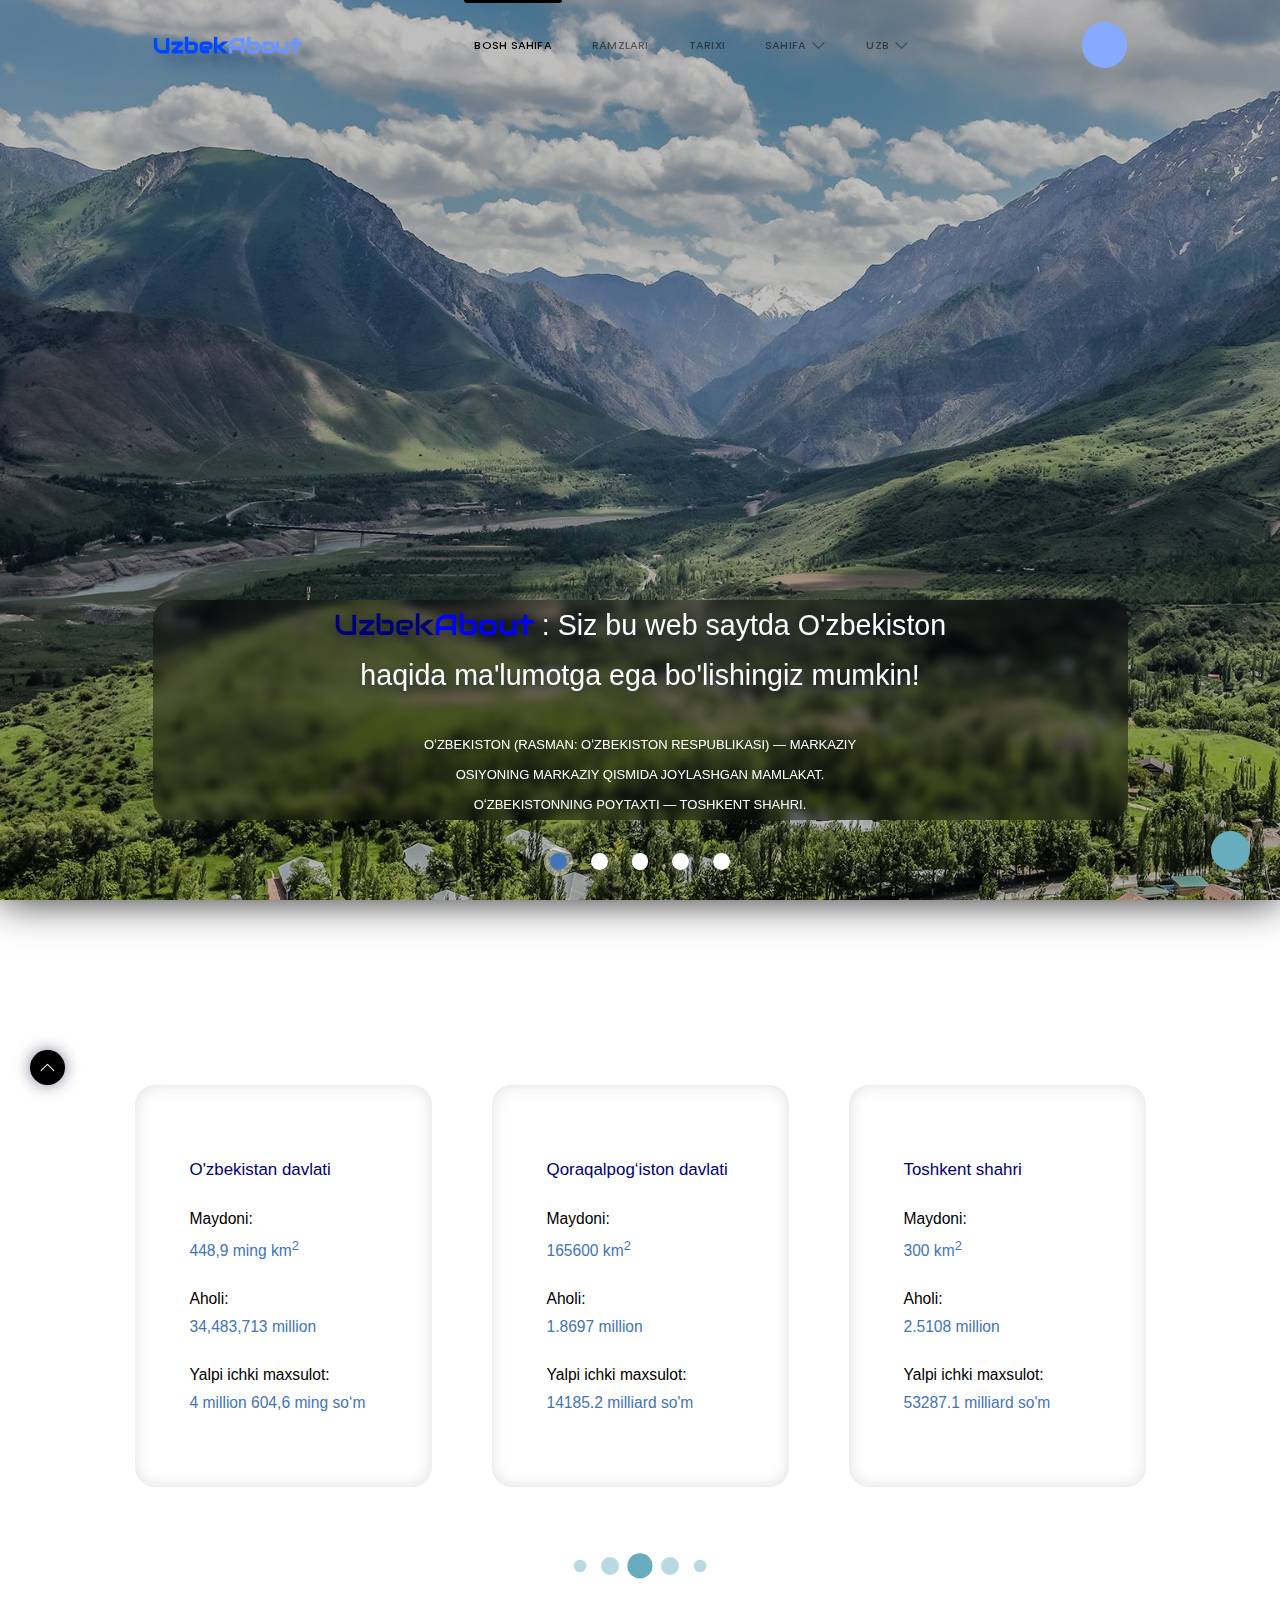
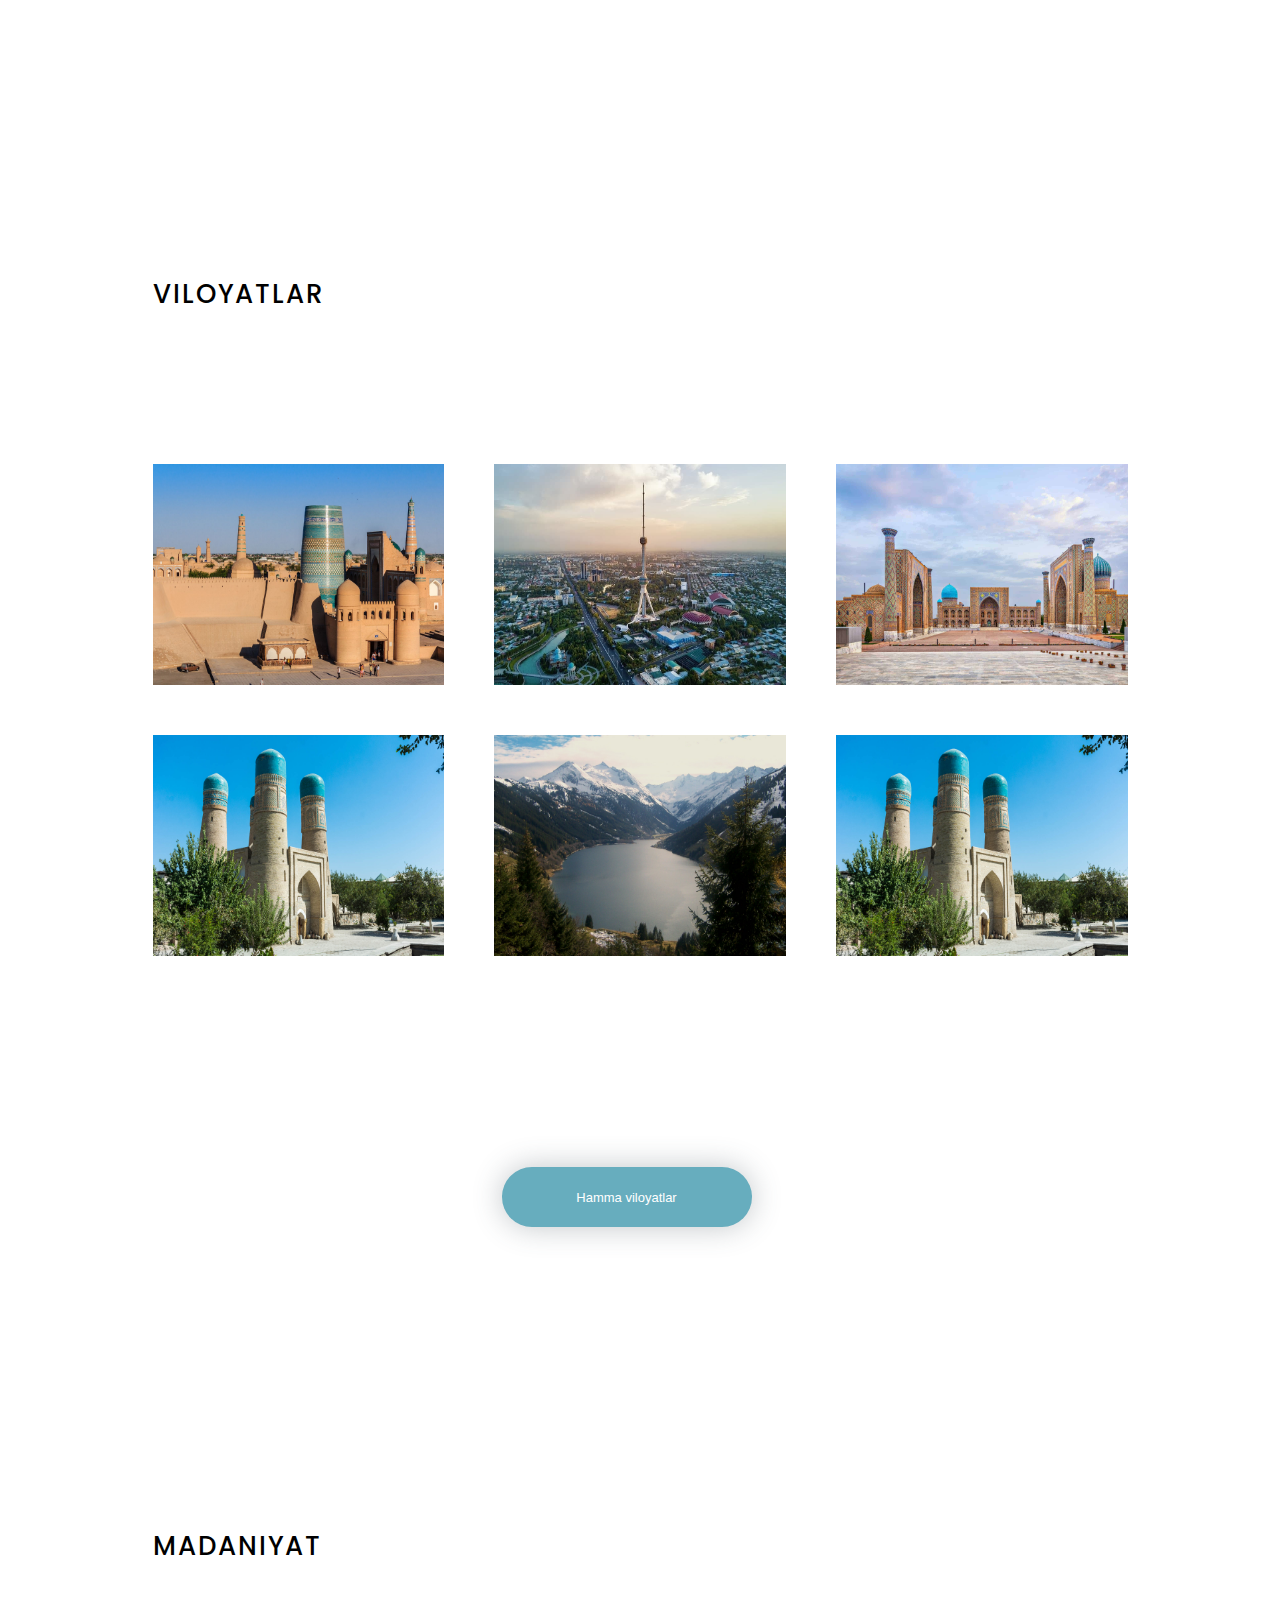
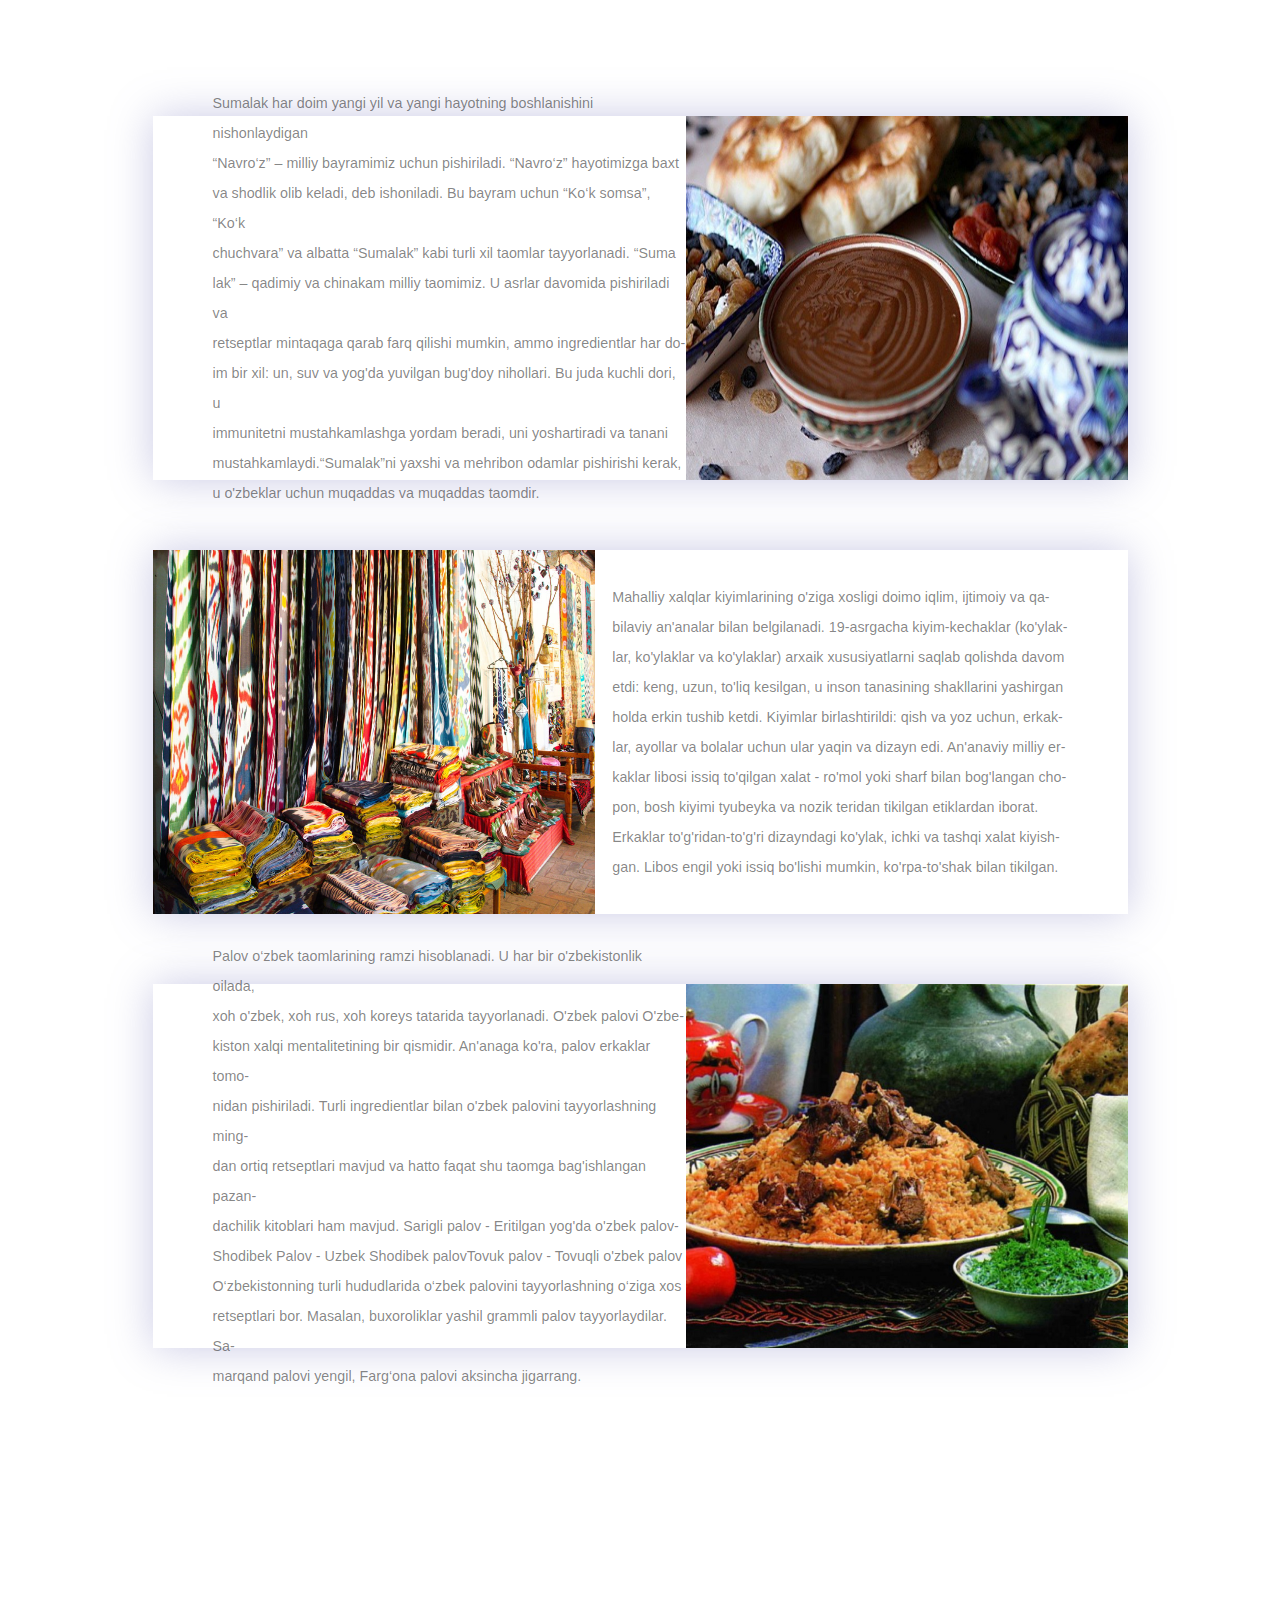
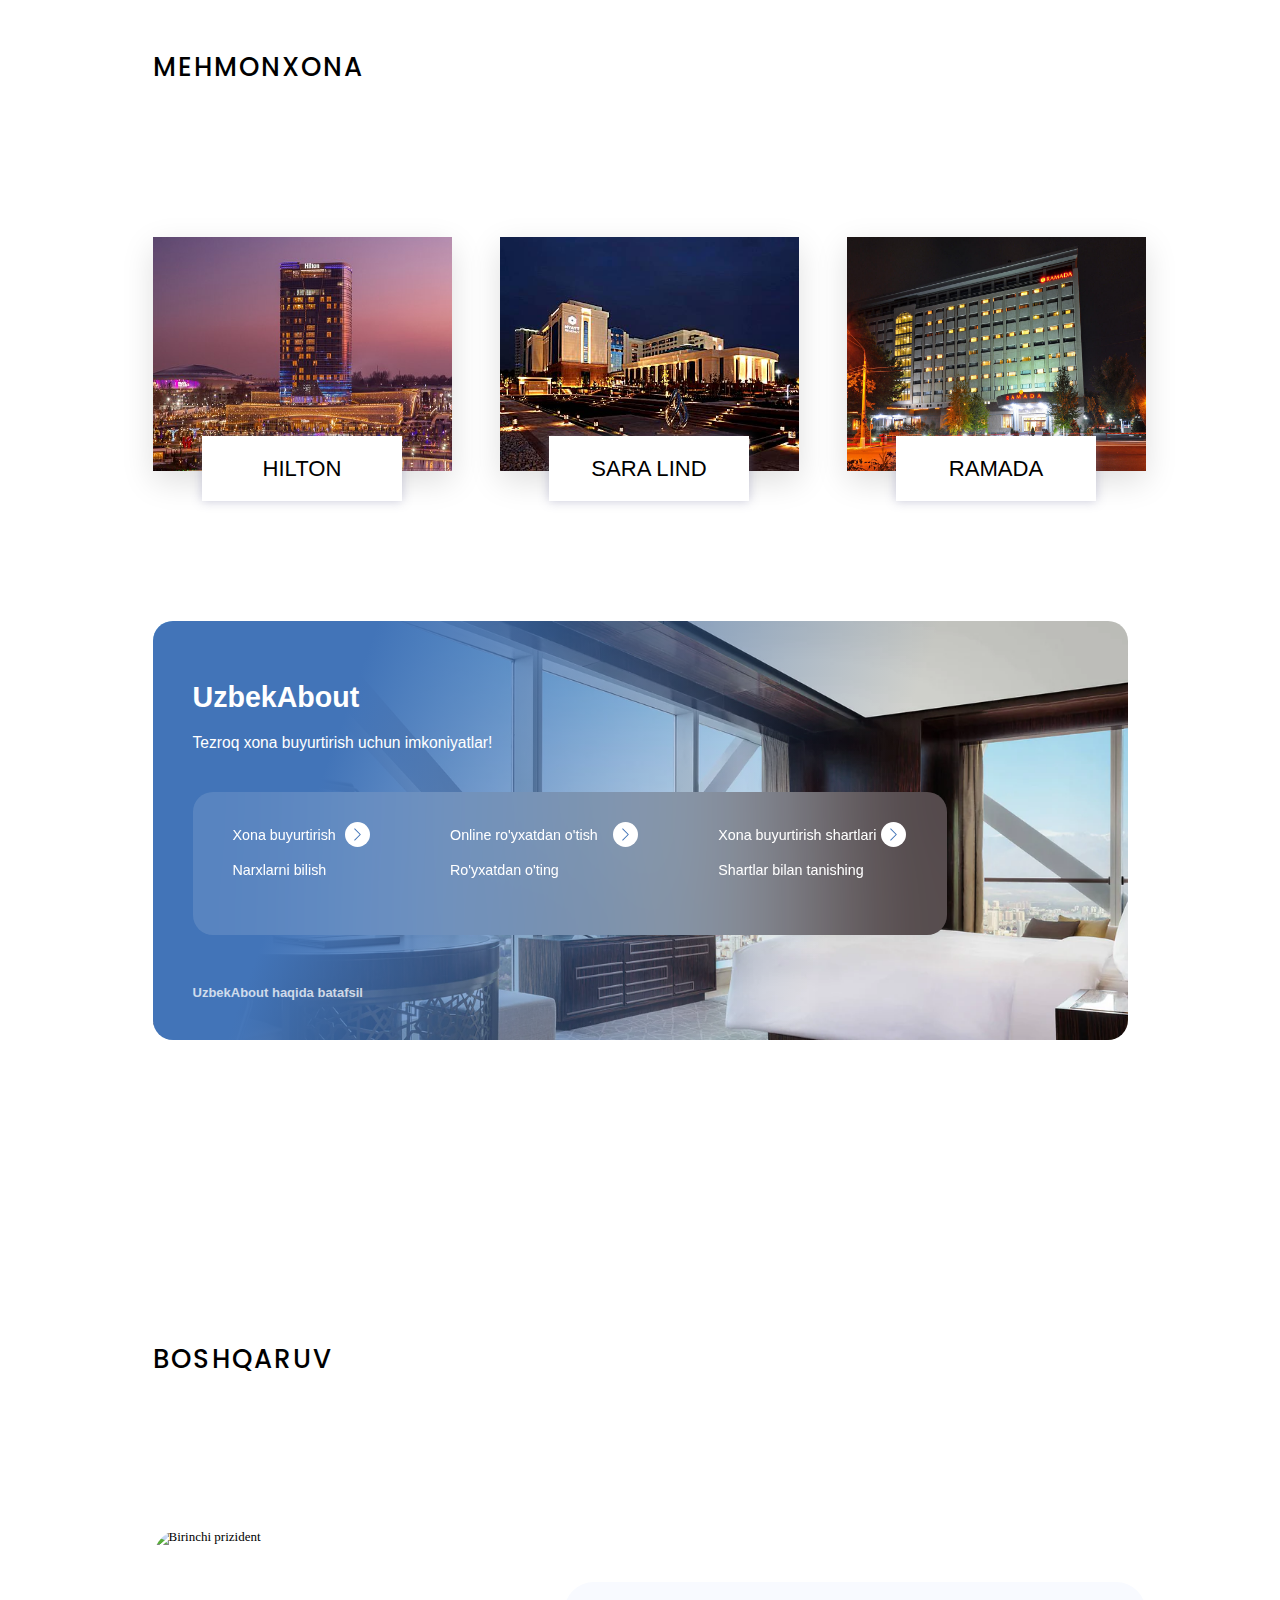
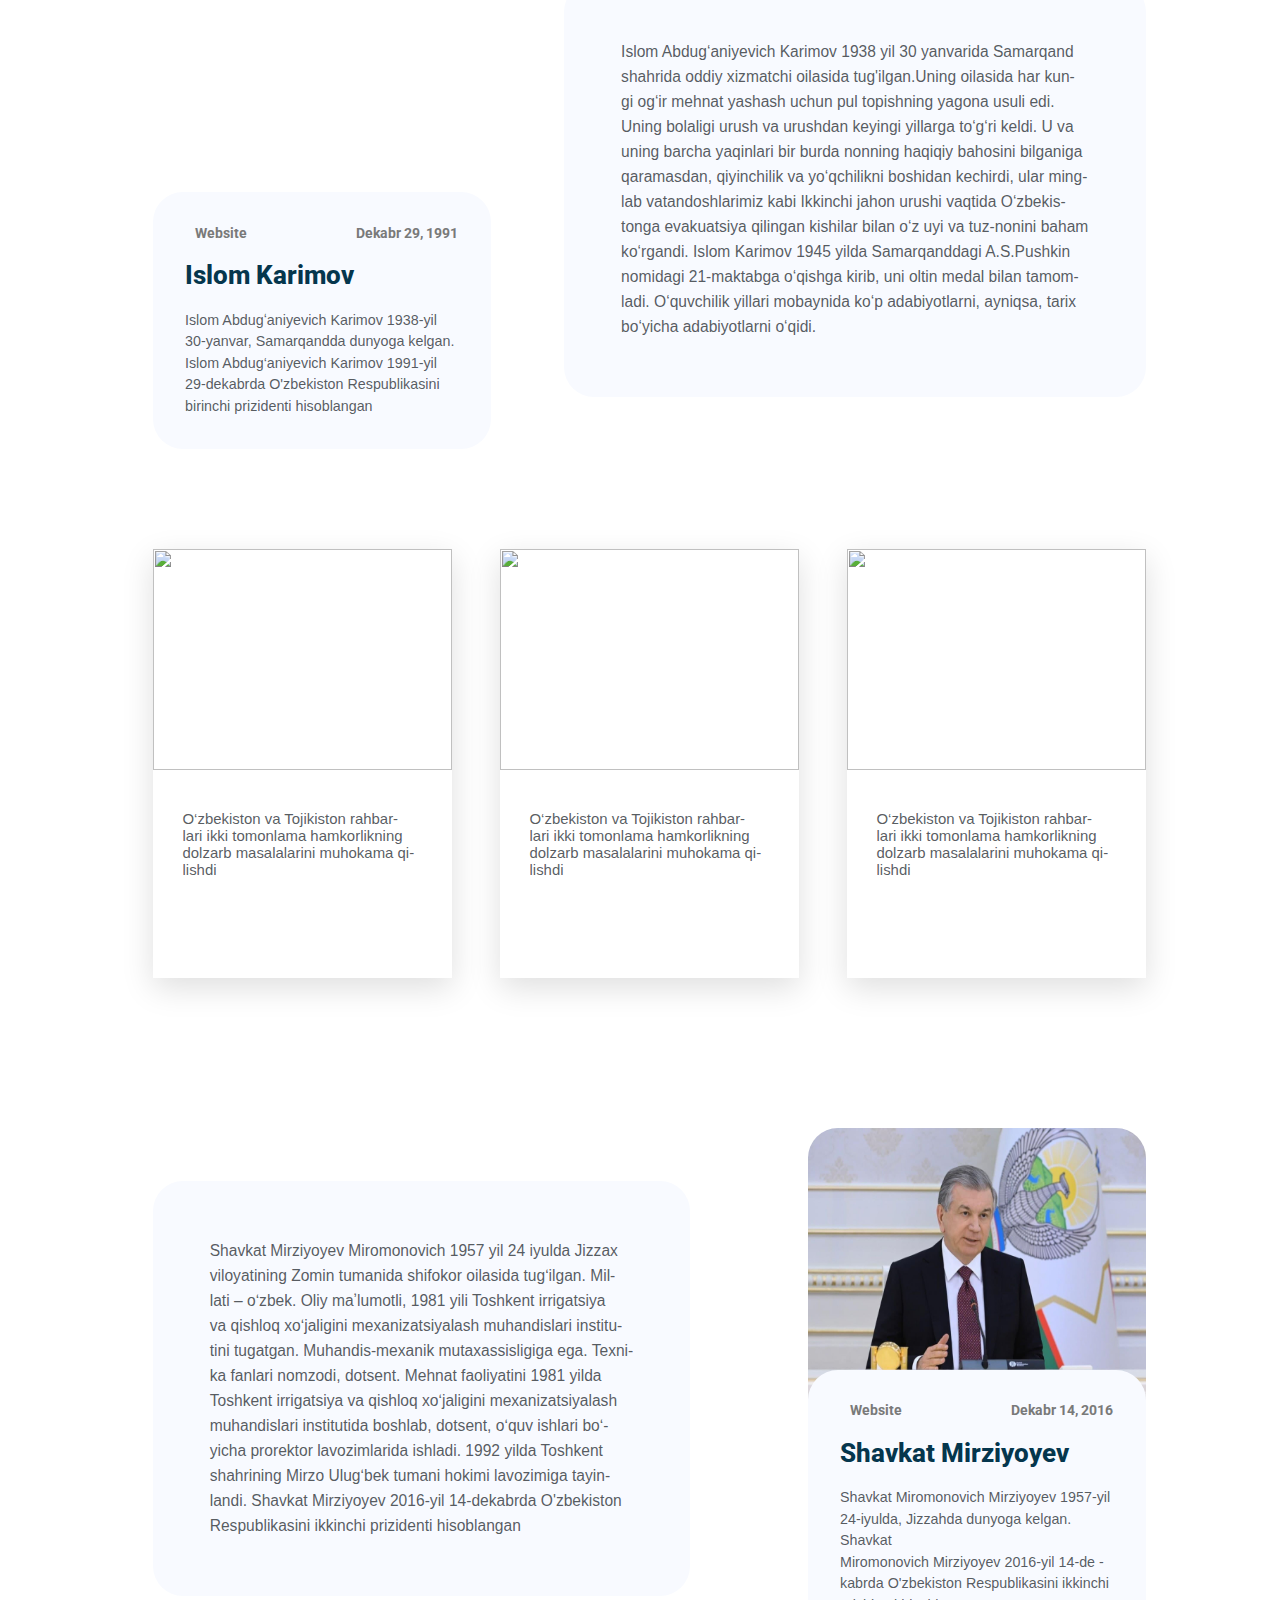
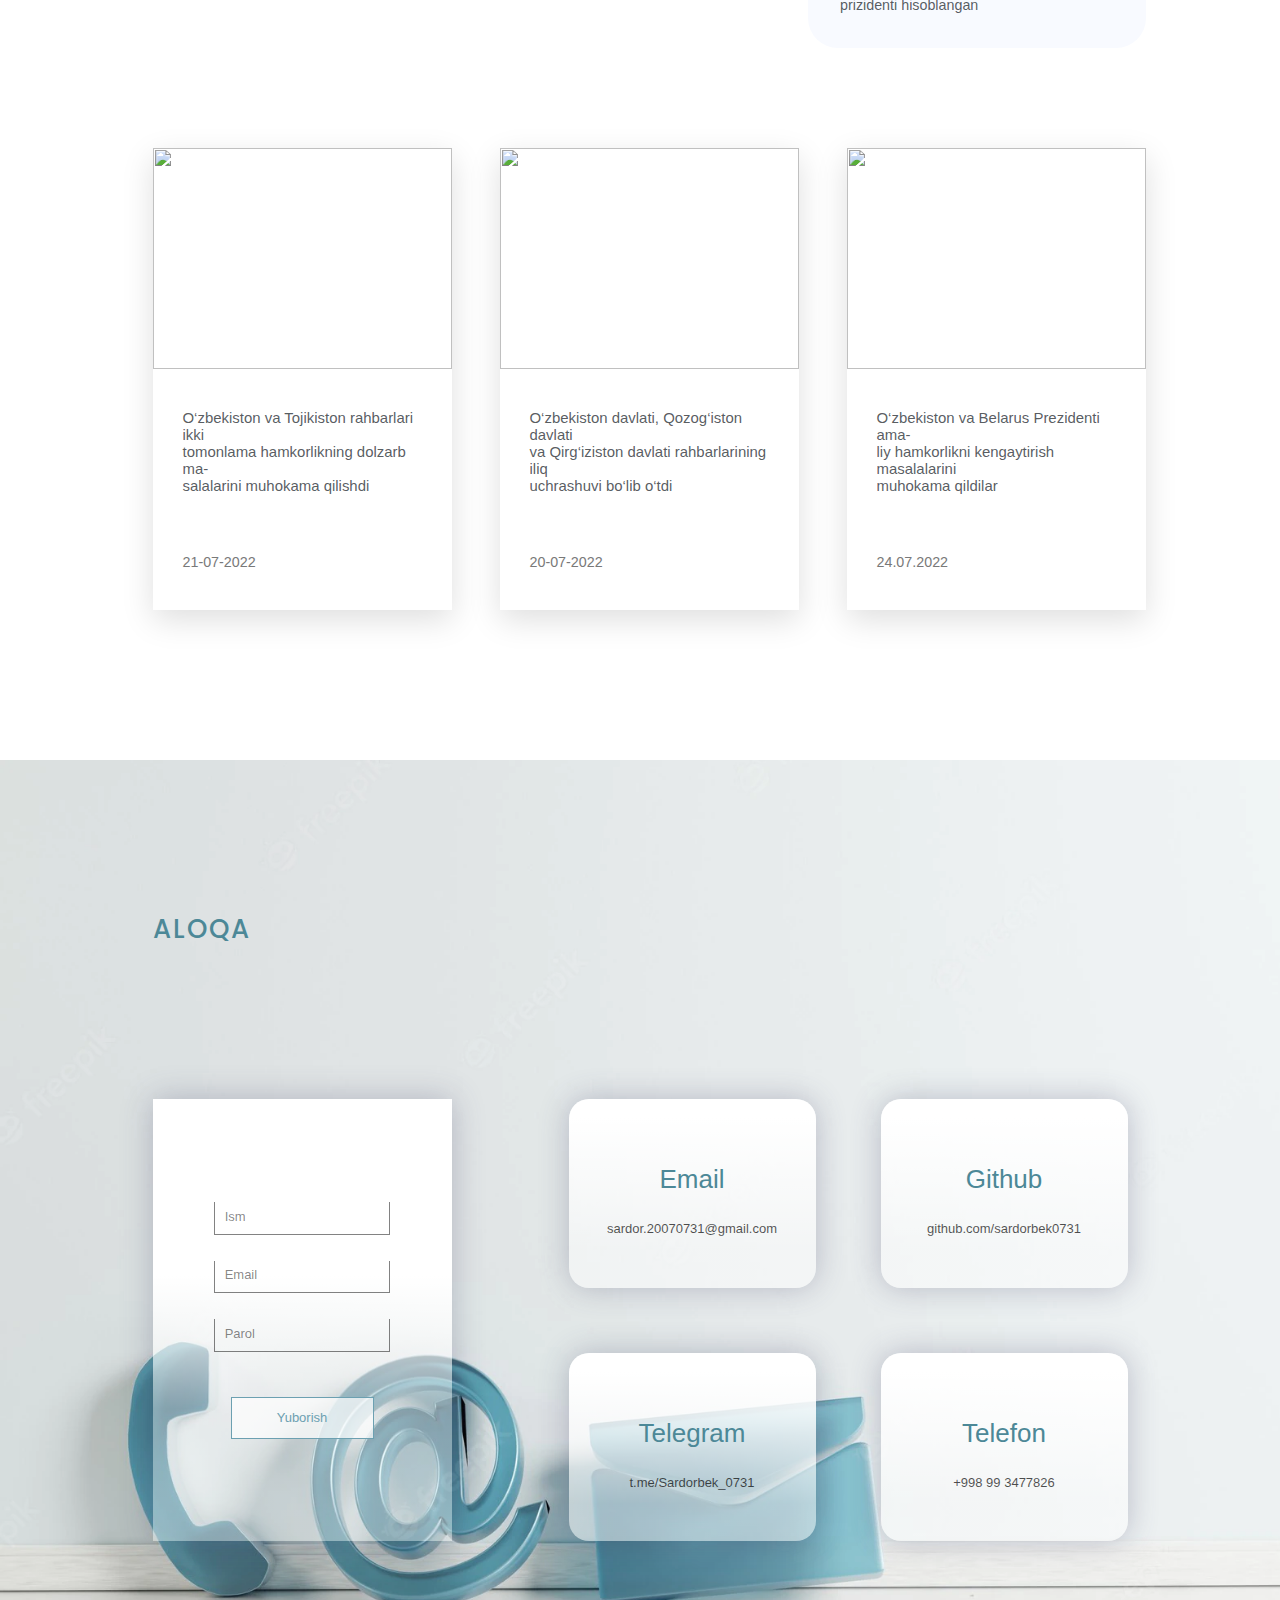
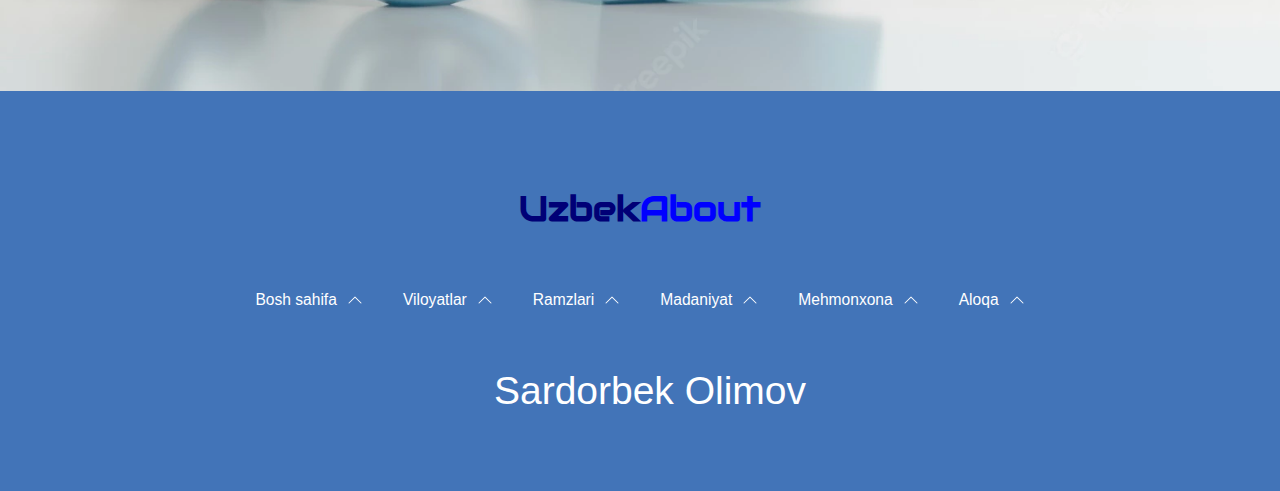
==== index.html @ 4e9839f4 "added footer javascript alert" ====
<!DOCTYPE html>
<html lang="en">
  <head>
    <link rel="stylesheet" href="./css/index.css" />
    <link rel="stylesheet" href="./css/index-media.css" />
    <link rel="icon" type="image/png" href="./image/brand.png" />
    <meta charset="UTF-8" />
    <meta http-equiv="X-UA-Compatible" content="IE=edge" />
    <meta name="viewport" content="width=device-width, initial-scale=1.0" />
    <link
      rel="stylesheet"
      href="https://cdnjs.cloudflare.com/ajax/libs/font-awesome/6.1.2/css/all.min.css"
      integrity="sha512-1sCRPdkRXhBV2PBLUdRb4tMg1w2YPf37qatUFeS7zlBy7jJI8Lf4VHwWfZZfpXtYSLy85pkm9GaYVYMfw5BC1A=="
      crossorigin="anonymous"
      referrerpolicy="no-referrer"
    />

    <title>Uzbekistan</title>
  </head>
  <body>
    <!---------  HEADER  --------->
    <header>
      <nav>
        <div class="container">
          <a class="brand" href="index.html">
            <h1>Uzbek<span>About</span></h1>
          </a>
          <ul class="navUl">
            <li class="nav__item active">
              <a class="nav__link active" href="#home">
                <i class="fa-solid fa-house-chimney"></i>
                Bosh sahifa</a
              >
            </li>
            <li class="nav__item">
              <a class="nav__link" href="symbol.html">
                <i class="fa-solid fa-atom"></i>
                Ramzlari</a
              >
            </li>
            <li class="nav__item">
              <a class="nav__link" href="#home">
                <i class="fa-solid fa-landmark-dome"></i>
                Tarixi</a
              >
            </li>
            <li class="nav__item pages__link">
              <a class="nav__link" href="#">
                <i class="fa-solid fa-book-open"></i> Sahifa
              </a>
              <svg
                xmlns="http://www.w3.org/2000/svg"
                width="15"
                height="15"
                fill="currentColor"
                class="bi bi-chevron-down"
                viewBox="0 0 16 16"
              >
                <path
                  fill-rule="evenodd"
                  d="M1.646 4.646a.5.5 0 0 1 .708 0L8 10.293l5.646-5.647a.5.5 0 0 1 .708.708l-6 6a.5.5 0 0 1-.708 0l-6-6a.5.5 0 0 1 0-.708z"
                />
              </svg>
              <ul class="pages__section">
                <li class="nav__item_pages">
                  <a class="pages__link__item" href="#region">
                    <i class="fa-solid fa-earth-americas"></i>
                    Viloyatlar</a
                  >
                </li>
                <li class="nav__item_pages">
                  <a class="pages__link__item" href="#culture">
                    <i class="fa-solid fa-graduation-cap"></i>
                    Madaniyat</a
                  >
                </li>
                <li class="nav__item_pages">
                  <a class="pages__link__item" href="#hotel">
                    <i class="fa-solid fa-hotel"></i>
                    Mehmonxona</a
                  >
                </li>
                <li class="nav__item_pages">
                  <a class="pages__link__item" href="#managment">
                    <i class="fa-solid fa-chart-line"></i>
                    Boshqaruv</a
                  >
                </li>
                <li class="nav__item_pages">
                  <a class="pages__link__item" href="#footer">
                    <i class="fa-solid fa-user"></i>
                    Aloqa
                  </a>
                </li>
              </ul>
            </li>
            <li class="nav__item language">
              <a class="nav__link" href="#">
                <i class="fa-solid fa-language"></i> UZB
              </a>

              <svg
                xmlns="http://www.w3.org/2000/svg"
                width="15"
                height="15"
                fill="currentColor"
                class="bi bi-chevron-down"
                viewBox="0 0 16 16"
              >
                <path
                  fill-rule="evenodd"
                  d="M1.646 4.646a.5.5 0 0 1 .708 0L8 10.293l5.646-5.647a.5.5 0 0 1 .708.708l-6 6a.5.5 0 0 1-.708 0l-6-6a.5.5 0 0 1 0-.708z"
                />
              </svg>
              <ul class="navItem_language">
                <li class="language_link">
                  <a href="index-eng.html">ENG</a>
                </li>
                <li class="language_link">
                  <a href="index-ru.html">RU</a>
                </li>
              </ul>
            </li>
          </ul>
          <div class="search">
            <i class="fa-solid fa-magnifying-glass" id="openSearch"></i>
            <div class="searchOverlay hidden"></div>
            <div class="searchInput hidden">
              <input
                type="search"
                placeholder="Qidiruv..."
                id="searchInputValue"
              />
              <div class="message"></div>
              <div class="searchIcon">
                <i class="fa-solid fa-magnifying-glass" id="inputSearch"></i>
              </div>
            </div>
            <i class="fa-solid fa-xmark" id="close--searchInput"></i>
          </div>
        </div>
      </nav>
    </header>

    <!---------  HOME  --------->
    <section id="home">
      <div class="home">
        <div class="home_bg">
          <input type="radio" name="dot_bg" id="one_bg" />
          <input type="radio" name="dot_bg" id="two_bg" />
          <input type="radio" name="dot_bg" id="three_bg" />
          <input type="radio" name="dot_bg" id="four_bg" />
          <input type="radio" name="dot_bg" id="five_bg" />
          <div class="home_bg_row">
            <img class="active" src="./image/home/home_bg1.jpg" alt="Nature" />
            <img src="./image/home/home.bg2.webp" alt="Food" />
            <img src="./image/home/home_bg4.jpg" alt="Nature" />
            <img src="./image/home/home.bg3.jpg" alt="Falk art" />
            <img
              src="./image/home/home_bg5.jpg"
              alt="Shavkat Mirziyoyev image"
            />
          </div>
          <div class="HomeCarousel_button">
            <label for="one_bg" class="one_bg active" id="one_bg"> </label>
            <label for="two_bg" class="two_bg" id="two_bg"> </label>
            <label for="three_bg" class="three_bg" id="three_bg"> </label>
            <label for="four_bg" class="four_bg" id="four_bg"> </label>
            <label for="five_bg" class="five_bg" id="five_bg"> </label>
          </div>
        </div>
        <div class="container">
          <div class="home__title">
            <div class="home__brand">
              <h1>
                <span class="home_brand_uzbek">Uzbek</span
                ><span class="home_brand_about">About</span> : Siz bu web saytda
                O'zbekiston<br />
                haqida ma'lumotga ega bo'lishingiz mumkin!<br />
              </h1>
            </div>
            <p>
              Oʻzbekiston (rasman: Oʻzbekiston Respublikasi) — Markaziy<br />
              Osiyoning markaziy qismida joylashgan mamlakat.<br />
              Oʻzbekistonning poytaxti — Toshkent shahri.<br />
            </p>
          </div>
        </div>
      </div>
      <div class="my_telephone">
        <a href="tel:993477826">
          <i class="fa-solid fa-phone"></i>
        </a>
      </div>
    </section>

    <!---------  ANGLE UP  --------->
    <div class="angle_top">
      <a href="#home">
        <svg
          xmlns="http://www.w3.org/2000/svg"
          width="16"
          height="16"
          fill="currentColor"
          class="bi bi-chevron-up"
          viewBox="0 0 16 16"
        >
          <path
            fill-rule="evenodd"
            d="M7.646 4.646a.5.5 0 0 1 .708 0l6 6a.5.5 0 0 1-.708.708L8 5.707l-5.646 5.647a.5.5 0 0 1-.708-.708l6-6z"
          />
        </svg>
      </a>
    </div>

    <!---------  HOME REGION ABOUT  --------->
    <div class="homeRegion_about">
      <input type="radio" name="dot" id="one" />
      <input type="radio" name="dot" id="two" />
      <input type="radio" name="dot" id="three" />
      <input type="radio" name="dot" id="four" />
      <input type="radio" name="dot" id="five" />
      <div class="homeRegion_row">
        <div class="homeRegionRow_second homeRegionRow_item">
          <div class="inset_shadow regionAbout_margin">
            <ul class="regionAbout_xorazm homeRegion_item">
              <div class="AboutXorazm_title regionCarosul_title">
                <h1>Xorazm viloyati</h1>
              </div>
              <div class="territory">
                <h1>Maydoni:</h1>
                <h3>6300 km<sup>2</sup></h3>
              </div>
              <div class="population">
                <h1>Aholi:</h1>
                <h3>1.8355 million</h3>
              </div>
              <div class="gdp">
                <h1>Yalpi ichki maxsulot:</h1>
                <h3>15154.2 milliard so‘m</h3>
              </div>
            </ul>
          </div>
          <div class="inset_shadow regionAbout_margin">
            <ul class="regionAbout_tashkent homeRegion_item">
              <div class="AboutToshkent_title regionCarosul_title">
                <h1>Tashkent viloyati</h1>
              </div>
              <div class="territory">
                <h1>Maydoni:</h1>
                <h3>15300 km<sup>2</sup></h3>
              </div>
              <div class="population">
                <h1>Aholi:</h1>
                <h3>2.8987 million</h3>
              </div>
              <div class="gdp">
                <h1>Yalpi ichki maxsulot:</h1>
                <h3>38398.7 milliard so'm</h3>
              </div>
            </ul>
          </div>
          <div class="inset_shadow">
            <ul class="regionAbout_samarqand homeRegion_item">
              <div class="AboutToshkent_title regionCarosul_title">
                <h1>Samarqand viloyati</h1>
              </div>
              <div class="territory">
                <h1>Maydoni:</h1>
                <h3>16400 km<sup>2</sup></h3>
              </div>
              <div class="population">
                <h1>Aholi:</h1>
                <h3>3.7987 million</h3>
              </div>
              <div class="gdp">
                <h1>Yalpi ichki maxsulot:</h1>
                <h3>31187.4 milliard so'm</h3>
              </div>
            </ul>
          </div>
        </div>
        <div class="homeRegionRow_three homeRegionRow_item">
          <div class="inset_shadow regionAbout_margin">
            <ul class="regionAbout_buxoro homeRegion_item">
              <div class="AboutXorazm_title regionCarosul_title">
                <h1>Buxoro viloyati</h1>
              </div>
              <div class="territory">
                <h1>Maydoni:</h1>
                <h3>39400 km<sup>2</sup></h3>
              </div>
              <div class="population">
                <h1>Aholi:</h1>
                <h3>1.8995 million</h3>
              </div>
              <div class="gdp">
                <h1>Yalpi ichki maxsulot:</h1>
                <h3>21151.9 milliard so‘m</h3>
              </div>
            </ul>
          </div>
          <div class="inset_shadow regionAbout_margin">
            <ul class="regionAbout_namangan homeRegion_item">
              <div class="AboutToshkent_title regionCarosul_title">
                <h1>Namangan viloyati</h1>
              </div>
              <div class="territory">
                <h1>Maydoni:</h1>
                <h3>7900 km<sup>2</sup></h3>
              </div>
              <div class="population">
                <h1>Aholi:</h1>
                <h3>2.7527 million</h3>
              </div>
              <div class="gdp">
                <h1>Yalpi ichki maxsulot:</h1>
                <h3>18141.4 milliard so'm</h3>
              </div>
            </ul>
          </div>
          <div class="inset_shadow">
            <ul class="regionAbout_andijon homeRegion_item">
              <div class="AboutToshkent_title regionCarosul_title">
                <h1>Andijon viloyati</h1>
              </div>
              <div class="territory">
                <h1>Maydoni:</h1>
                <h3>4200 km<sup>2</sup></h3>
              </div>
              <div class="population">
                <h1>Aholi:</h1>
                <h3>3.0667 million</h3>
              </div>
              <div class="gdp">
                <h1>Yalpi ichki maxsulot:</h1>
                <h3>27121.6 milliard so'm</h3>
              </div>
            </ul>
          </div>
        </div>
        <div class="homeRegionRow_first homeRegionRow_item">
          <div class="inset_shadow regionAbout_margin">
            <ul class="regionAbout_uzbekistan homeRegion_item">
              <div class="AboutXorazm_title regionCarosul_title">
                <h1>O'zbekistan davlati</h1>
              </div>
              <div class="territory">
                <h1>Maydoni:</h1>
                <h3>448,9 ming km<sup>2</sup></h3>
              </div>
              <div class="population">
                <h1>Aholi:</h1>
                <h3>34,483,713 million</h3>
              </div>
              <div class="gdp">
                <h1>Yalpi ichki maxsulot:</h1>
                <h3>4 million 604,6 ming so‘m</h3>
              </div>
            </ul>
          </div>
          <div class="inset_shadow regionAbout_margin">
            <ul class="regionAbout_qoraqalpaqistan homeRegion_item">
              <div class="AboutToshkent_title regionCarosul_title">
                <h1>Qoraqalpog‘iston davlati</h1>
              </div>
              <div class="territory">
                <h1>Maydoni:</h1>
                <h3>165600 km<sup>2</sup></h3>
              </div>
              <div class="population">
                <h1>Aholi:</h1>
                <h3>1.8697 million</h3>
              </div>
              <div class="gdp">
                <h1>Yalpi ichki maxsulot:</h1>
                <h3>14185.2 milliard so'm</h3>
              </div>
            </ul>
          </div>
          <div class="inset_shadow">
            <ul class="regionAbout_tashkent homeRegion_item">
              <div class="AboutToshkent_title regionCarosul_title">
                <h1>Toshkent shahri</h1>
              </div>
              <div class="territory">
                <h1>Maydoni:</h1>
                <h3>300 km<sup>2</sup></h3>
              </div>
              <div class="population">
                <h1>Aholi:</h1>
                <h3>2.5108 million</h3>
              </div>
              <div class="gdp">
                <h1>Yalpi ichki maxsulot:</h1>
                <h3>53287.1 milliard so'm</h3>
              </div>
            </ul>
          </div>
        </div>
        <div class="homeRegionRow_four homeRegionRow_item">
          <div class="inset_shadow regionAbout_margin">
            <ul class="regionAbout_sirdaryo homeRegion_item">
              <div class="AboutXorazm_title regionCarosul_title">
                <h1>Sirdaryo viloyati</h1>
              </div>
              <div class="territory">
                <h1>Maydoni:</h1>
                <h3>5100 km<sup>2</sup></h3>
              </div>
              <div class="population">
                <h1>Aholi:</h1>
                <h3>0.8297 million</h3>
              </div>
              <div class="gdp">
                <h1>Yalpi ichki maxsulot:</h1>
                <h3>8200.5 milliard so‘m</h3>
              </div>
            </ul>
          </div>
          <div class="inset_shadow regionAbout_margin">
            <ul class="regionAbout_surxondaryo homeRegion_item">
              <div class="AboutToshkent_title regionCarosul_title">
                <h1>Surxondaryo viloyati</h1>
              </div>
              <div class="territory">
                <h1>Maydoni:</h1>
                <h3>20800 km<sup>2</sup></h3>
              </div>
              <div class="population">
                <h1>Aholi:</h1>
                <h3>2.5693 million</h3>
              </div>
              <div class="gdp">
                <h1>Yalpi ichki maxsulot:</h1>
                <h3>17061.9 milliard so'm</h3>
              </div>
            </ul>
          </div>
          <div class="inset_shadow">
            <ul class="regionAbout_jizzah homeRegion_item">
              <div class="AboutToshkent_title regionCarosul_title">
                <h1>Jizzax viloyati</h1>
              </div>
              <div class="territory">
                <h1>Maydoni:</h1>
                <h3>20500 km<sup>2</sup></h3>
              </div>
              <div class="population">
                <h1>Aholi:</h1>
                <h3>1.3521 million</h3>
              </div>
              <div class="gdp">
                <h1>Yalpi ichki maxsulot:</h1>
                <h3>11820.2 milliard so'm</h3>
              </div>
            </ul>
          </div>
        </div>
        <div class="homeRegionRow_five homeRegionRow_item">
          <div class="inset_shadow regionAbout_margin">
            <ul class="regionAbout_fergana homeRegion_item">
              <div class="AboutXorazm_title regionCarosul_title">
                <h1>Farg‘ona viloyati</h1>
              </div>
              <div class="territory">
                <h1>Maydoni:</h1>
                <h3>6800 km<sup>2</sup></h3>
              </div>
              <div class="population">
                <h1>Aholi:</h1>
                <h3>3.6831 million</h3>
              </div>
              <div class="gdp">
                <h1>Yalpi ichki maxsulot:</h1>
                <h3>25181.2 milliard so‘m</h3>
              </div>
            </ul>
          </div>
          <div class="inset_shadow regionAbout_margin">
            <ul class="regionAbout_qashqadaryo homeRegion_item">
              <div class="AboutToshkent_title regionCarosul_title">
                <h1>Qashqadaryo viloyati</h1>
              </div>
              <div class="territory">
                <h1>Maydoni:</h1>
                <h3>28400 km<sup>2</sup></h3>
              </div>
              <div class="population">
                <h1>Aholi:</h1>
                <h3>3.2133 million</h3>
              </div>
              <div class="gdp">
                <h1>Yalpi ichki maxsulot:</h1>
                <h3>28412.2 milliard so'm</h3>
              </div>
            </ul>
          </div>
          <div class="inset_shadow">
            <ul class="regionAbout_navoiy homeRegion_item">
              <div class="AboutToshkent_title regionCarosul_title">
                <h1>Navoiy viloyati</h1>
              </div>
              <div class="territory">
                <h1>Maydoni:</h1>
                <h3>11800 km<sup>2</sup></h3>
              </div>
              <div class="population">
                <h1>Aholi:</h1>
                <h3>0.9743 million</h3>
              </div>
              <div class="gdp">
                <h1>Yalpi ichki maxsulot:</h1>
                <h3>21729 milliard so'm</h3>
              </div>
            </ul>
          </div>
        </div>
      </div>
      <div class="regionCarousel_button">
        <label for="one" class="one" id="one"></label>
        <label for="two" class="two" id="two"></label>
        <label for="three" class="three active" id="three"></label>
        <label for="four" class="four" id="four"></label>
        <label for="five" class="five" id="five"></label>
      </div>
    </div>

    <!---------  REGION  --------->
    <section id="region">
      <div class="region">
        <div class="container">
          <div class="region_title">
            <h1>Viloyatlar</h1>
          </div>
        </div>
        <div class="container">
          <div class="firstRow_region">
            <div class="regionFirst_img regionItem_img">
              <img
                src="./image/sectionRegion/region.khiva.jpg"
                alt="Khiva image"
              />
              <div class="overlay">
                <div class="overlay__item">
                  <h2 class="overlayItem__title">Xorazm viloyati</h2>
                </div>
              </div>
            </div>
            <div class="regionSecond_img regionItem_img">
              <img
                src="./image/sectionRegion/region.tashkent.jpg"
                alt="Tashkent image"
              />
              <div class="overlay">
                <div class="overlay__item">
                  <h2 class="overlayItem__title">Tashkent viloyati</h2>
                </div>
              </div>
            </div>
            <div class="regionThree_img regionItem_img">
              <img
                src="./image/sectionRegion/region.registon.jpg"
                alt="Registon image"
              />
              <div class="overlay">
                <div class="overlay__item">
                  <h2 class="overlayItem__title">Samarqand viloyati</h2>
                </div>
              </div>
            </div>
          </div>
        </div>
        <div class="container">
          <div class="secondRow_region">
            <div class="regionFour_img regionItem_img">
              <img
                src="./image/sectionRegion/region.bukhara.jpg"
                alt="Buxoro image"
              />
              <div class="overlay">
                <div class="overlay__item">
                  <h2 class="overlayItem__title">Buxoro viloyati</h2>
                </div>
              </div>
            </div>
            <div class="regionFive_img regionItem_img">
              <img
                src="./image/sectionRegion/region.namangan.jpg"
                alt="Namangan image"
              />
              <div class="overlay">
                <div class="overlay__item">
                  <h2 class="overlayItem__title">Namangan viloyati</h2>
                </div>
              </div>
            </div>
            <div class="regionSix_img regionItem_img">
              <img
                src="./image/sectionRegion/region.bukhara.jpg"
                alt="Buxoro image"
              />
              <div class="overlay">
                <div class="overlay__item">
                  <h2 class="overlayItem__title">Buxoro viloyati</h2>
                </div>
              </div>
            </div>
          </div>
        </div>
        <div class="container">
          <div class="threeth_row">
            <iframe
              src="https://www.youtube.com/embed/qr3tvR2tcJA"
              title="Uzbekistan from above. Best drone video of the Uzbekistan country by AirCinema. 6K."
              frameborder="0"
              allow="accelerometer; autoplay; clipboard-write; encrypted-media; gyroscope; picture-in-picture"
              allowfullscreen
            ></iframe>
            <div class="allRegion_link">
              <a href="#">
                <button type="button" class="regionAll_button">
                  Hamma viloyatlar
                </button>
              </a>
            </div>
          </div>
        </div>
      </div>
    </section>

    <!---------  CULTURE  --------->
    <section id="culture">
      <div class="culture">
        <div class="container">
          <div class="culture_title">
            <h1>Madaniyat</h1>
          </div>
        </div>
        <div class="container">
          <div class="sumalak culture_item">
            <div class="sumalak_p cultureItem_p">
              <p>
                Sumalak har doim yangi yil va yangi hayotning boshlanishini
                nishonlaydigan<br />
                “Navro‘z” – milliy bayramimiz uchun pishiriladi. “Navro‘z”
                hayotimizga baxt<br />
                va shodlik olib keladi, deb ishoniladi. Bu bayram uchun “Ko‘k
                somsa”, “Ko‘k<br />
                chuchvara” va albatta “Sumalak” kabi turli xil taomlar
                tayyorlanadi. “Suma<br />
                lak” – qadimiy va chinakam milliy taomimiz. U asrlar davomida
                pishiriladi va <br />
                retseptlar mintaqaga qarab farq qilishi mumkin, ammo
                ingredientlar har do-<br />
                im bir xil: un, suv va yog'da yuvilgan bug'doy nihollari. Bu
                juda kuchli dori, u <br />
                immunitetni mustahkamlashga yordam beradi, uni yoshartiradi va
                tanani <br />
                mustahkamlaydi.“Sumalak”ni yaxshi va mehribon odamlar pishirishi
                kerak,<br />
                u o'zbeklar uchun muqaddas va muqaddas taomdir.<br />
              </p>
            </div>
            <div class="sumalak_img cultureItem_img">
              <img
                src="./image/culture/culture.sumalak.jpg"
                alt="Sumalak image"
              />
            </div>
          </div>
        </div>
        <div class="container">
          <div class="clothes culture_item">
            <div class="clothes_img cultureItem_img">
              <img
                src="./image/culture/culture.clothes.jpg"
                alt="Clothes image"
              />
            </div>
            <div class="clothes_p cultureItem_p">
              <p>
                Mahalliy xalqlar kiyimlarining o'ziga xosligi doimo iqlim,
                ijtimoiy va qa-<br />
                bilaviy an'analar bilan belgilanadi. 19-asrgacha kiyim-kechaklar
                (ko'ylak-<br />
                lar, ko'ylaklar va ko'ylaklar) arxaik xususiyatlarni saqlab
                qolishda davom<br />
                etdi: keng, uzun, to'liq kesilgan, u inson tanasining
                shakllarini yashirgan<br />
                holda erkin tushib ketdi. Kiyimlar birlashtirildi: qish va yoz
                uchun, erkak-<br />
                lar, ayollar va bolalar uchun ular yaqin va dizayn edi.
                An'anaviy milliy er-<br />
                kaklar libosi issiq to'qilgan xalat - ro'mol yoki sharf bilan
                bog'langan cho-<br />
                pon, bosh kiyimi tyubeyka va nozik teridan tikilgan etiklardan
                iborat.<br />
                Erkaklar to'g'ridan-to'g'ri dizayndagi ko'ylak, ichki va tashqi
                xalat kiyish-<br />
                gan. Libos engil yoki issiq bo'lishi mumkin, ko'rpa-to'shak
                bilan tikilgan.<br />
              </p>
            </div>
          </div>
        </div>
        <div class="container">
          <div class="food culture_item">
            <div class="food_p cultureItem_p">
              <p>
                Palov o‘zbek taomlarining ramzi hisoblanadi. U har bir
                o'zbekistonlik oilada,<br />
                xoh o'zbek, xoh rus, xoh koreys tatarida tayyorlanadi. O'zbek
                palovi O'zbe-<br />
                kiston xalqi mentalitetining bir qismidir. An'anaga ko'ra, palov
                erkaklar tomo-<br />
                nidan pishiriladi. Turli ingredientlar bilan o'zbek palovini
                tayyorlashning ming-<br />
                dan ortiq retseptlari mavjud va hatto faqat shu taomga
                bag'ishlangan pazan-<br />
                dachilik kitoblari ham mavjud. Sarigli palov - Eritilgan yog'da
                o'zbek palov-<br />
                Shodibek Palov - Uzbek Shodibek palovTovuk palov - Tovuqli
                o'zbek palov <br />
                O‘zbekistonning turli hududlarida o‘zbek palovini tayyorlashning
                o‘ziga xos<br />
                retseptlari bor. Masalan, buxoroliklar yashil grammli palov
                tayyorlaydilar. Sa-<br />
                marqand palovi yengil, Farg‘ona palovi aksincha jigarrang.<br />
              </p>
            </div>
            <div class="food_img cultureItem_img">
              <img src="./image/culture/culture.food.jpg" alt="Food image" />
            </div>
          </div>
        </div>
      </div>
    </section>

    <!---------  HOTEL  --------->
    <section id="hotel">
      <div class="hotel">
        <div class="container">
          <div class="hotel_title">
            <h1>Mehmonxona</h1>
          </div>
        </div>
        <div class="container">
          <div class="hotel_img">
            <div class="hotelFirst_img hotelImg_item">
              <img src="./image/hotel/hotel.hilton.jpg" alt="Hilton image" />
              <div class="hotel_overlay">
                <div class="hiltonOverlay_title">
                  <h1>Hilton</h1>
                </div>
                <p>
                  <span class="hotel_address">Address:</span> Tashkent city,<br />
                  Islom Karimov street.<br />
                </p>
                <p></p>
              </div>
            </div>
            <div class="hotelSecond_img hotelImg_item">
              <img
                src="./image/hotel/hotel.saraLind.jpg"
                alt="Sara Lind image"
              />
              <div class="hotel_overlay">
                <div class="SaraLindOverlay_title">
                  <h1>Sara Lind</h1>
                </div>
                <p>
                  <span class="hotel_address">Address:</span> Tashkent shahri,
                  <br />
                  Kohinur street.<br />
                </p>
                <p></p>
              </div>
            </div>
            <div class="hotelThree_img hotelImg_item">
              <img src="./image/hotel/hotel.ramada.jpg" alt="Ramada image" />
              <div class="hotel_overlay">
                <div class="ramadaOverlay_title">
                  <h1>Ramada</h1>
                </div>
                <p>
                  <span class="hotel_address">Address:</span> Tashkent shahri,
                  <br />
                  Abdulla Qodiriy street.<br />
                </p>
                <p></p>
              </div>
            </div>
          </div>
        </div>
        <div class="container">
          <div class="hotel_link">
            <div class="hotelLink_bg"></div>
            <div class="hotelLink_brand">
              <h1>Uzbek<span>About</span></h1>
              <p>Tezroq xona buyurtirish uchun imkoniyatlar!</p>
            </div>
            <div class="hotelLink_item">
              <div class="hotelLink_item_first">
                <div class="hotelLink_p">
                  <a
                    target="_blank"
                    href="https://www.booking.com/country/uz.en-gb.html?aid=356980&label=gog235jc-1DCAIo7gFCAnV6SDNYA2juAYgBAZgBCbgBF8gBDNgBA-gBAYgCAagCA7gCzcGRlgbAAgHSAiRhN2Y0ZDVmNS1iNmZlLTQ4Y2ItYjBlNi1kYmNmZjI0ZDU2ODfYAgTgAgE&sid=7d9f923661637cc53670130629dfbed4&keep_landing=1&"
                  >
                    <h3>
                      Xona buyurtirish
                      <svg
                        xmlns="http://www.w3.org/2000/svg"
                        width="25"
                        height="25"
                        fill="currentColor"
                        class="bi bi-chevron-right"
                        viewBox="0 0 16 16"
                      >
                        <path
                          fill-rule="evenodd"
                          d="M4.646 1.646a.5.5 0 0 1 .708 0l6 6a.5.5 0 0 1 0 .708l-6 6a.5.5 0 0 1-.708-.708L10.293 8 4.646 2.354a.5.5 0 0 1 0-.708z"
                        />
                      </svg>
                    </h3>
                  </a>
                </div>
                <div class="hotel_money">
                  <a href="#">
                    <h2>Narxlarni bilish</h2>
                  </a>
                </div>
              </div>
              <div class="hotelLink_item_second">
                <div class="hotelLink_p">
                  <a href="#">
                    <h3>
                      Online ro'yxatdan o'tish
                      <svg
                        xmlns="http://www.w3.org/2000/svg"
                        width="25"
                        height="25"
                        fill="currentColor"
                        class="bi bi-chevron-right"
                        viewBox="0 0 16 16"
                      >
                        <path
                          fill-rule="evenodd"
                          d="M4.646 1.646a.5.5 0 0 1 .708 0l6 6a.5.5 0 0 1 0 .708l-6 6a.5.5 0 0 1-.708-.708L10.293 8 4.646 2.354a.5.5 0 0 1 0-.708z"
                        />
                      </svg>
                    </h3>
                  </a>
                </div>
                <div class="hotel_money">
                  <a href="#">
                    <h2>Ro'yxatdan o'ting</h2>
                  </a>
                </div>
              </div>
              <div class="hotelLink_item_three">
                <div class="hotelLink_p">
                  <a href="#">
                    <h3>
                      Xona buyurtirish shartlari
                      <svg
                        xmlns="http://www.w3.org/2000/svg"
                        width="25"
                        height="25"
                        fill="currentColor"
                        class="bi bi-chevron-right"
                        viewBox="0 0 16 16"
                      >
                        <path
                          fill-rule="evenodd"
                          d="M4.646 1.646a.5.5 0 0 1 .708 0l6 6a.5.5 0 0 1 0 .708l-6 6a.5.5 0 0 1-.708-.708L10.293 8 4.646 2.354a.5.5 0 0 1 0-.708z"
                        />
                      </svg>
                    </h3>
                  </a>
                </div>
                <div class="hotel_money">
                  <a href="#">
                    <h2>Shartlar bilan tanishing</h2>
                  </a>
                </div>
              </div>
            </div>
            <div class="hotelLink_learning">
              <a href="#">
                <h3>UzbekAbout haqida batafsil</h3>
              </a>
            </div>
          </div>
        </div>
      </div>
    </section>

    <!---------  MANAGMENT  --------->
    <section id="managment">
      <div class="managment">
        <div class="container">
          <div class="managment_title">
            <h1>Boshqaruv</h1>
          </div>
        </div>
        <div class="container">
          <div class="Islom-Karimov">
            <div class="firstManagment_div Managment_div">
              <div class="firstPrizident_managment Prizident_managment">
                <img
                  src="./image/managment/first-prizident.jpg"
                  alt="Birinchi prizident"
                />
                <div class="prizidentManagment_p">
                  <div class="prizidentManagment_icon">
                    <div class="managmentIcon_website managmentIcon_item">
                      <a href="#">
                        <i class="fa-solid fa-link"></i>
                        <h2>Website</h2>
                      </a>
                    </div>
                    <div class="managmentIcon_date managmentIcon_item">
                      <a href="#">
                        <i class="fa-regular fa-calendar"></i>
                        <h2>Dekabr 29, 1991</h2>
                      </a>
                    </div>
                  </div>
                  <h1>Islom Karimov</h1>
                  <p>
                    Islom Abdugʻaniyevich Karimov 1938-yil <br />
                    30-yanvar, Samarqandda dunyoga kelgan.<br />
                    Islom Abdug‘aniyevich Karimov 1991-yil<br />
                    29-dekabrda O'zbekiston Respublikasini <br />
                    birinchi prizidenti hisoblangan<br />
                  </p>
                </div>
              </div>
              <div class="PrizidentManagment_about">
                <p>
                  Islom Abdug‘aniyevich Karimov 1938 yil 30 yanvarida
                  Samarqand<br />
                  shahrida oddiy xizmatchi oilasida tug'ilgan.Uning oilasida har
                  kun-<br />
                  gi og‘ir mehnat yashash uchun pul topishning yagona usuli
                  edi.<br />
                  Uning bolaligi urush va urushdan keyingi yillarga to‘g‘ri
                  keldi. U va<br />
                  uning barcha yaqinlari bir burda nonning haqiqiy bahosini
                  bilganiga<br />
                  qaramasdan, qiyinchilik va yo‘qchilikni boshidan kechirdi,
                  ular ming-<br />
                  lab vatandoshlarimiz kabi Ikkinchi jahon urushi vaqtida
                  O‘zbekis-<br />
                  tonga evakuatsiya qilingan kishilar bilan o‘z uyi va
                  tuz-nonini baham<br />
                  ko‘rgandi. Islom Karimov 1945 yilda Samarqanddagi
                  A.S.Pushkin<br />
                  nomidagi 21-maktabga o‘qishga kirib, uni oltin medal bilan
                  tamom- <br />
                  ladi. O‘quvchilik yillari mobaynida ko‘p adabiyotlarni,
                  ayniqsa, tarix<br />
                  bo‘yicha adabiyotlarni o‘qidi.<br />
                </p>
              </div>
            </div>
            <div class="IslomKarimov_managment_img Managment_img">
              <div class="Managment_img_first Managment_img_item">
                <div class="Managment_img_item_img">
                  <img
                    src="./image/managment/Islom Karimov managment.jpg"
                    alt=""
                  />
                  <div class="managmentImg_overlay">
                    <h1>
                      Islom Karimov<br />
                      boshqaruvi
                    </h1>
                  </div>
                </div>
                <div class="ManagmentImg_item_about">
                  <p>
                    O‘zbekiston va Tojikiston rahbar-<br />
                    lari ikki tomonlama hamkorlikning<br />
                    dolzarb masalalarini muhokama qi-<br />
                    lishdi<br />
                  </p>
                </div>
              </div>
              <div class="Managment_img_second Managment_img_item">
                <div class="Managment_img_item_img">
                  <img
                    src="./image/managment/Islom Karimov managment2.webp"
                    alt=""
                  />
                  <div class="managmentImg_overlay">
                    <h1>
                      Islom Karimov<br />
                      boshqaruvi
                    </h1>
                  </div>
                </div>
                <div class="ManagmentImg_item_about">
                  <p>
                    O‘zbekiston va Tojikiston rahbar-<br />
                    lari ikki tomonlama hamkorlikning<br />
                    dolzarb masalalarini muhokama qi-<br />
                    lishdi<br />
                  </p>
                </div>
              </div>
              <div class="Managment_img_threeth Managment_img_item">
                <div class="Managment_img_item_img">
                  <img
                    src="./image/managment/Islom Karimov managment3.jpg"
                    alt=""
                  />
                  <div class="managmentImg_overlay">
                    <h1>
                      Islom Karimov<br />
                      boshqaruvi
                    </h1>
                  </div>
                </div>
                <div class="ManagmentImg_item_about">
                  <p>
                    O‘zbekiston va Tojikiston rahbar-<br />
                    lari ikki tomonlama hamkorlikning<br />
                    dolzarb masalalarini muhokama qi-<br />
                    lishdi<br />
                  </p>
                </div>
              </div>
            </div>
          </div>
        </div>
        <div class="container">
          <div class="Shavkat-Mirziyoyev">
            <div class="secondManagment_div Managment_div">
              <div class="PrizidentManagment_about secondPrizident_about">
                <p>
                  Shavkat Mirziyoyev Miromonovich 1957 yil 24 iyulda Jizzax
                  <br />
                  viloyatining Zomin tumanida shifokor oilasida tugʻilgan.
                  Mil-<br />
                  lati – oʻzbek. Oliy maʼlumotli, 1981 yili Toshkent
                  irrigatsiya<br />
                  va qishloq xoʻjaligini mexanizatsiyalash muhandislari
                  institu-<br />
                  tini tugatgan. Muhandis-mexanik mutaxassisligiga ega.
                  Texni-<br />
                  ka fanlari nomzodi, dotsent. Mehnat faoliyatini 1981 yilda<br />
                  Toshkent irrigatsiya va qishloq xoʻjaligini
                  mexanizatsiyalash<br />
                  muhandislari institutida boshlab, dotsent, oʻquv ishlari
                  boʻ-<br />
                  yicha prorektor lavozimlarida ishladi. 1992 yilda Toshkent<br />
                  shahrining Mirzo Ulugʻbek tumani hokimi lavozimiga tayin-<br />
                  landi. Shavkat Mirziyoyev 2016-yil 14-dekabrda O'zbekiston<br />
                  Respublikasini ikkinchi prizidenti hisoblangan<br />
                </p>
              </div>
              <div class="secondPrizident_managment Prizident_managment">
                <img
                  src="./image/managment/Shavkat-Mirziyoyev.jpg"
                  alt="Ikkinchi prizident"
                />
                <div class="prizidentManagment_p">
                  <div class="prizidentManagment_icon">
                    <div class="managmentIcon_website managmentIcon_item">
                      <a href="https://president.uz" target="_blank">
                        <i class="fa-solid fa-link"></i>
                        <h2>Website</h2>
                      </a>
                    </div>
                    <div class="managmentIcon_date managmentIcon_item">
                      <a href="#">
                        <i class="fa-regular fa-calendar"></i>
                        <h2>Dekabr 14, 2016</h2>
                      </a>
                    </div>
                  </div>
                  <h1>Shavkat Mirziyoyev</h1>
                  <p>
                    Shavkat Miromonovich Mirziyoyev 1957-yil <br />
                    24-iyulda, Jizzahda dunyoga kelgan. Shavkat<br />
                    Miromonovich Mirziyoyev 2016-yil 14-de -<br />
                    kabrda O'zbekiston Respublikasini ikkinchi prizidenti
                    hisoblangan
                  </p>
                </div>
              </div>
            </div>
            <div class="Mirziyoyev_managment_img Managment_img">
              <div class="Managment_img_first Managment_img_item">
                <div class="Managment_img_item_img">
                  <img
                    src="./image/managment/Shavkat-Mirziyoyev managment.jpg"
                    alt=""
                  />
                  <div class="managmentImg_overlay">
                    <h1>
                      Shavkat Mirziyoyev<br />
                      boshqaruvi
                    </h1>
                  </div>
                </div>
                <div class="ManagmentImg_item_about">
                  <p>
                    O‘zbekiston va Tojikiston rahbarlari ikki<br />
                    tomonlama hamkorlikning dolzarb ma-<br />
                    salalarini muhokama qilishdi<br />
                  </p>
                  <a href="#">
                    <h1>
                      <i class="fa-regular fa-calendar"></i>
                      21-07-2022
                    </h1>
                  </a>
                </div>
              </div>
              <div class="Managment_img_second Managment_img_item">
                <div class="Managment_img_item_img">
                  <img
                    src="./image/managment/Shavkat-Mirziyoyev managment2.jpg"
                    alt=""
                  />
                  <div class="managmentImg_overlay">
                    <h1>
                      Shavkat Mirziyoyev<br />
                      boshqaruvi
                    </h1>
                  </div>
                </div>
                <div class="ManagmentImg_item_about">
                  <p>
                    O‘zbekiston davlati, Qozog‘iston davlati <br />
                    va Qirg‘iziston davlati rahbarlarining iliq<br />
                    uchrashuvi bo‘lib o‘tdi<br />
                  </p>
                  <a href="#">
                    <h1>
                      <i class="fa-regular fa-calendar"></i>
                      20-07-2022
                    </h1>
                  </a>
                </div>
              </div>
              <div class="Managment_img_treeth Managment_img_item">
                <div class="Managment_img_item_img">
                  <img
                    src="./image/managment/Shavkat-Mirziyoyev managment3.png"
                    alt=""
                  />
                  <div class="managmentImg_overlay">
                    <h1>
                      Shavkat Mirziyoyev<br />
                      boshqaruvi
                    </h1>
                  </div>
                </div>
                <div class="ManagmentImg_item_about">
                  <p>
                    O‘zbekiston va Belarus Prezidenti ama-<br />
                    liy hamkorlikni kengaytirish masalalarini<br />
                    muhokama qildilar<br />
                  </p>
                  <a href="#">
                    <h1>
                      <i class="fa-regular fa-calendar"></i>
                      24.07.2022
                    </h1>
                  </a>
                </div>
              </div>
            </div>
          </div>
        </div>
      </div>
    </section>

    <!---------  FOOTER  --------->
    <footer id="footer">
      <div class="footer">
        <div class="container">
          <div class="footer_title">
            <h1>Aloqa</h1>
          </div>
        </div>
        <div class="container">
          <div class="footer_item">
            <div class="form">
              <form id="signup-form">
                <div class="contact_item firstName">
                  <input type="text" id="firstName" required />
                  <label for="firstName">Ism</label>
                </div>
                <div class="contact_item email">
                  <input type="email" id="email" required />
                  <label for="email">Email</label>
                </div>
                <div class="contact_item password">
                  <input type="password" id="password" required />
                  <label for="password">Parol</label>
                </div>
                <div class="submit_alert warning_alert" id="warning_alert">
                  <div class="alert_body">
                    <div class="alert_check">
                      <i class="fa-solid fa-check"></i>
                    </div>
                    <h1>Email yoki parol noto'g'ri!</h1>
                    <div class="warning-progress progress"></div>
                  </div>
                  <div class="warningAlert_close alert_close">
                    <i class="fa-solid fa-xmark" id="closeWarning_alert"></i>
                  </div>
                </div>
                <div class="submit_alert correct_alert" id="correct_alert">
                  <div class="alert_body">
                    <div class="alert_correct_check alert_check">
                      <i class="fa-solid fa-check"></i>
                    </div>
                    <h1>Xabar muaffaqiyatli jo'natildi!</h1>
                    <div class="correct-progress progress"></div>
                  </div>
                  <div class="correctAlert_close alert_close">
                    <i class="fa-solid fa-xmark" id="closeCorrect_alert"></i>
                  </div>
                </div>
                <button class="submit" id="submit">Yuborish</button>
              </form>
            </div>
            <div class="contact_card">
              <div class="contactCard_row">
                <div class="contactCard_item contactCard_email">
                  <i class="fa-solid fa-square-envelope"></i>
                  <h1>Email</h1>
                  <a href="#"> sardor.20070731@gmail.com </a>
                </div>
                <div class="contactCard_item github">
                  <i class="fa-brands fa-github"></i>
                  <h1>Github</h1>
                  <a href="https://github.com/sardorbek0731" target="_blank">
                    github.com/sardorbek0731</a
                  >
                </div>
              </div>
              <div class="contactCardRow_second">
                <div class="contactCard_item telegram">
                  <i class="fa-brands fa-telegram"></i>
                  <h1>Telegram</h1>
                  <a href="https://t.me/Sardorbek_0731" target="_blank">
                    t.me/Sardorbek_0731
                  </a>
                </div>
                <div class="contactCard_item number">
                  <i class="fa-solid fa-square-phone-flip"></i>
                  <h1>Telefon</h1>
                  <a href="tel:993477826"> +998 99 3477826 </a>
                </div>
              </div>
            </div>
          </div>
        </div>
      </div>
      <div class="goodbye">
        <div class="contact_brand">
          <a href="#home">
            <h1>Uzbek<span>About</span></h1>
          </a>
        </div>
        <div class="website_map">
          <a href="#home">
            Bosh sahifa
            <svg
              xmlns="http://www.w3.org/2000/svg"
              width="16"
              height="16"
              fill="currentColor"
              class="bi bi-chevron-up"
              viewBox="0 0 16 16"
            >
              <path
                fill-rule="evenodd"
                d="M7.646 4.646a.5.5 0 0 1 .708 0l6 6a.5.5 0 0 1-.708.708L8 5.707l-5.646 5.647a.5.5 0 0 1-.708-.708l6-6z"
              /></svg
          ></a>
          <a href="#region">
            Viloyatlar
            <svg
              xmlns="http://www.w3.org/2000/svg"
              width="16"
              height="16"
              fill="currentColor"
              class="bi bi-chevron-up"
              viewBox="0 0 16 16"
            >
              <path
                fill-rule="evenodd"
                d="M7.646 4.646a.5.5 0 0 1 .708 0l6 6a.5.5 0 0 1-.708.708L8 5.707l-5.646 5.647a.5.5 0 0 1-.708-.708l6-6z"
              /></svg
          ></a>
          <a href="#symbol">
            Ramzlari
            <svg
              xmlns="http://www.w3.org/2000/svg"
              width="16"
              height="16"
              fill="currentColor"
              class="bi bi-chevron-up"
              viewBox="0 0 16 16"
            >
              <path
                fill-rule="evenodd"
                d="M7.646 4.646a.5.5 0 0 1 .708 0l6 6a.5.5 0 0 1-.708.708L8 5.707l-5.646 5.647a.5.5 0 0 1-.708-.708l6-6z"
              /></svg
          ></a>
          <a href="#culture">
            Madaniyat
            <svg
              xmlns="http://www.w3.org/2000/svg"
              width="16"
              height="16"
              fill="currentColor"
              class="bi bi-chevron-up"
              viewBox="0 0 16 16"
            >
              <path
                fill-rule="evenodd"
                d="M7.646 4.646a.5.5 0 0 1 .708 0l6 6a.5.5 0 0 1-.708.708L8 5.707l-5.646 5.647a.5.5 0 0 1-.708-.708l6-6z"
              /></svg
          ></a>
          <a href="#hotel">
            Mehmonxona
            <svg
              xmlns="http://www.w3.org/2000/svg"
              width="16"
              height="16"
              fill="currentColor"
              class="bi bi-chevron-up"
              viewBox="0 0 16 16"
            >
              <path
                fill-rule="evenodd"
                d="M7.646 4.646a.5.5 0 0 1 .708 0l6 6a.5.5 0 0 1-.708.708L8 5.707l-5.646 5.647a.5.5 0 0 1-.708-.708l6-6z"
              /></svg
          ></a>
          <a href="#">
            Aloqa
            <svg
              xmlns="http://www.w3.org/2000/svg"
              width="16"
              height="16"
              fill="currentColor"
              class="bi bi-chevron-up"
              viewBox="0 0 16 16"
            >
              <path
                fill-rule="evenodd"
                d="M7.646 4.646a.5.5 0 0 1 .708 0l6 6a.5.5 0 0 1-.708.708L8 5.707l-5.646 5.647a.5.5 0 0 1-.708-.708l6-6z"
              /></svg
          ></a>
        </div>
        <div class="website_admin">
          <h1>Sardorbek Olimov</h1>
        </div>
      </div>
    </footer>
    <script src="./app.js"></script>
  </body>
</html>
---- css/index.css ----
@import url("https://fonts.googleapis.com/css2?family=Audiowide&family=Ubuntu:ital,wght@1,700&family=Yellowtail&display=swap");
@import url("https://fonts.googleapis.com/css2?family=Audiowide&family=Quicksand:wght@300&family=Ubuntu:ital,wght@1,700&family=Yellowtail&display=swap");
@import url("https://fonts.googleapis.com/css2?family=Audiowide&family=Quicksand:wght@300&family=Roboto:wght@100&family=Ubuntu:ital,wght@1,700&family=Yellowtail&display=swap");
@import url("https://fonts.googleapis.com/css2?family=Audiowide&family=Poppins:wght@500&family=Quicksand:wght@300&family=Roboto:wght@100&family=Ubuntu:ital,wght@1,700&family=Yellowtail&display=swap");
* {
  margin: 0;
  padding: 0;
  box-sizing: border-box;
  border: 0;
}
html {
  padding: 0;
  margin: 0;
  font-size: 16px;
  scroll-behavior: smooth;
}
.container {
  display: flex;
  justify-content: space-between;
  align-items: center;
  width: 75rem;
  margin-right: auto;
  margin-left: auto;
}
body {
  padding: 0;
  margin: 0;
  background-color: white;
  overflow-x: hidden;
}
::-webkit-scrollbar {
  width: 4px;
}
::-webkit-scrollbar-thumb {
  background-color: rgba(0, 0, 0, 0.585);
}

.angle_top {
  position: sticky;
  z-index: 10;
  top: 91vh;
  left: 30px;
  display: flex;
  justify-content: center;
  align-items: center;
  width: 2.7rem;
  height: 2.7rem;
  border-radius: 50%;
  background-color: rgba(0, 0, 0);
  box-shadow: 0 0 15px rgba(23, 23, 65, 0.555);
}
.angle_top:hover {
  animation: animateAngle_top 1s linear infinite;
}
@keyframes animateAngle_top {
  0% {
  }
  100% {
    background-color: rgba(0, 0, 0, 0.5);
  }
}
.angle_top:hover svg {
  transform: rotate(360deg);
}
.angle_top svg {
  width: 1.3rem;
  color: white;
  height: 1.3rem;
  transition: all 1s ease;
}

.my_telephone {
  position: fixed;
  display: flex;
  justify-content: center;
  align-items: center;
  bottom: 30px;
  right: 30px;
  width: 3rem;
  height: 3rem;
  background-color: #67adbe;
  border-radius: 50%;
  animation: animate_tel 1s ease infinite;
  z-index: 10;
}
@keyframes animate_tel {
  0% {
    box-shadow: 0 4px 7px #67adbe34, 0 0 0 5px #67adbe34, 0 0 0 7px #67adbe34;
  }
  100% {
    box-shadow: 0 4px 7px #67adbe34, 0 0 0 7px #67adbe34, 0 0 0 14px#67adbe34;
  }
}
.my_telephone a i {
  color: white;
  transition: all 0.6s ease;
}
.my_telephone:hover a i {
  transform: rotate(260deg);
}

/*  NAV  */
nav {
  position: absolute;
  left: 0;
  top: 0;
  display: flex;
  justify-content: center;
  width: 100%;
  height: 90px;
  z-index: 20;
  align-items: center;
  transition: all 0.7s;
}
.scroll-header {
  background-color: white;
  box-shadow: 0px 2px 92px 0px rgba(0, 0, 0, 0.4);
}
.navUl {
  display: flex;
  justify-content: center;
}
nav.scroll-header .brand {
  display: none;
}
.brand {
  text-decoration: none;
}
.brand h1 {
  font-family: "Audiowide", cursive;
  color: rgb(0, 72, 255);
  font-size: 1.6rem;
  text-shadow: 10px 10px 10px rgba(57, 90, 123, 0.7);
}
.brand span {
  color: #6a94ff;
}
.nav__item {
  display: flex;
  align-items: center;
  list-style: none;
  text-transform: uppercase;
  height: 90px;
  position: relative;
  margin-right: 20px;
  padding: 0 10px;
}
.nav__item:last-child {
  margin-right: 0;
}
.nav__item::before {
  content: "";
  width: 0;
  left: 50%;
  height: 3px;
  top: 0;
  background-color: #000;
  border-bottom-left-radius: 20px;
  border-bottom-right-radius: 20px;
  position: absolute;
  transition: all 0.5s linear;
}
.nav__item:hover::before {
  width: 100%;
  left: 0;
}
.navUl .active::before {
  width: 100%;
  left: 0;
}
.nav__item i {
  display: none;
  font-size: 19px;
  margin-right: 10px;
}
nav.scroll-header .nav__item i {
  display: block;
}
.nav__item a,
svg {
  display: flex;
  align-items: center;
  text-decoration: none;
  font-size: 0.85rem;
  color: rgba(0, 0, 0, 0.5);
  font-family: "Poppins", helvetica;
  font-weight: 500;
  line-height: 20px;
  text-transform: uppercase;
  letter-spacing: 0.02em;
  transition: all 0.8s linear;
}
.nav__item:hover a,
.nav__item:hover svg {
  color: black;
}
.nav__item .active {
  color: #000;
}
.pages__section {
  display: flex;
  flex-flow: column;
  position: absolute;
  opacity: 0;
  width: 15rem;
  box-shadow: 0 0 20px rgba(76, 83, 102, 0.206);
  top: 90px;
  left: 0;
  margin-top: 50px;
  background-color: white;
  visibility: hidden;
  transition: all 0.8s ease;
  border-top-right-radius: 30px;
  border-bottom-right-radius: 30px;
  border-bottom-left-radius: 30px;
  border: 1px solid black;
  padding: 3rem 2rem;
}
.pages__link {
  position: relative;
}
.pages__link a,
.language a {
  margin-right: 5px;
}
.pages__link:hover .pages__section {
  opacity: 1;
  margin-top: 0;
  visibility: visible;
}
.nav__item_pages {
  display: flex;
  align-items: center;
  list-style: none;
  text-transform: uppercase;
  padding-bottom: 3rem;
}
.nav__item_pages:last-child {
  padding-bottom: 0;
}
.nav__item_pages a {
  font-size: 1rem;
  color: #000;
}
.nav__item_pages a:hover {
  color: rgba(0, 0, 0, 0.5);
}
.language {
  position: relative;
}
.navItem_language {
  display: flex;
  flex-flow: column;
  justify-content: center;
  position: absolute;
  border-radius: 10px;
  opacity: 0;
  padding: 15px 30px;
  box-shadow: 0 0 20px rgba(76, 83, 102, 0.206);
  top: 90px;
  left: 0;
  margin-top: 30px;
  background-color: white;
  visibility: hidden;
  transition: all 0.5s ease;
}
.language:hover .navItem_language {
  visibility: visible;
  opacity: 1;
  margin-top: 0;
}
.navItem_language li {
  margin-bottom: 15px;
  list-style: none;
}
.navItem_language li:last-child {
  margin-bottom: 0;
}
.language_link a:hover {
  color: rgba(0, 0, 0, 0.5);
}
.search {
  display: flex;
  justify-content: center;
  align-items: center;
}
.search i {
  display: flex;
  justify-content: center;
  align-items: center;
  color: white;
  width: 3.5rem;
  height: 3.5rem;
  cursor: pointer;
  border-radius: 50%;
  background-color: rgb(135, 169, 255);
}
.searchOverlay {
  position: fixed;
  left: 0;
  top: 0;
  width: 100%;
  z-index: 20;
  height: 100vh;
  background-color: rgba(0, 0, 0, 0.3);
  backdrop-filter: blur(20px);
}
.searchInput {
  position: fixed;
  left: 50%;
  top: 50%;
  transform: translate(-50%, -50%);
  z-index: 30;
}
.searchInput input {
  width: 23rem;
  height: 4.5rem;
  border-radius: 50px;
  outline: none;
  font-size: 1rem;
  border: none;
  padding-left: 20px;
  padding-right: 4rem;
}
.searchIcon {
  position: absolute;
  right: 0.75rem;
  top: 0.75rem;
}
.searchIcon i {
  width: 3rem;
  height: 3rem;
}
.hidden {
  display: none;
}
#close--searchInput {
  display: none;
  justify-content: center;
  align-items: center;
  background-color: red;
  position: fixed;
  z-index: 20;
  font-size: 22px;
}
.message {
  position: absolute;
  bottom: -40px;
  font-size: 1rem;
  left: 20px;
  font-family: "Trebuchet MS", "Lucida Sans Unicode", "Lucida Grande",
    "Lucida Sans", Arial, sans-serif;
  font-weight: 300;
  color: red;
}

/*  HOME  */

.home {
  margin-bottom: 150px;
  padding-bottom: 80px;
  width: 100%;
  height: 100vh;
  box-shadow: 0px 0 40px 0px rgba(0, 0, 0, 0.858);
}
.home_bg_row {
  display: flex;
  justify-content: space-evenly;
  width: 500%;
  height: 100vh;
  transition: all 2s ease;
}
.HomeCarousel_button {
  display: flex;
  justify-content: center;
  position: absolute;
  width: 100%;
  bottom: 30px;
  z-index: 10;
}
.HomeCarousel_button label {
  background-color: #fff;
  width: 1.3rem;
  height: 1.3rem;
  border-radius: 50%;
  margin: 0 12px;
  cursor: pointer;
}
.HomeCarousel_button label.active {
  background-color: #4274b8;
  box-shadow: 0 0 0 6px #ffffff6f;
}
#one_bg:checked ~ .home_bg_row {
  margin-left: 0;
}
#two_bg:checked ~ .home_bg_row {
  margin-left: -100%;
}
#three_bg:checked ~ .home_bg_row {
  margin-left: -200%;
}
#four_bg:checked ~ .home_bg_row {
  margin-left: -300%;
}
#five_bg:checked ~ .home_bg_row {
  margin-left: -400%;
}

#two_bg:checked ~ .HomeCarousel_button label.one_bg {
  background-color: #fff;
  box-shadow: 0 0 0;
}
#two_bg:checked ~ .HomeCarousel_button label.two_bg {
  background-color: #4274b8;
  box-shadow: 0 0 0 6px #ffffff6f;
}
#three_bg:checked ~ .HomeCarousel_button label.three_bg {
  background-color: #4274b8;
  box-shadow: 0 0 0 6px #ffffff6f;
}
#three_bg:checked ~ .HomeCarousel_button label.two_bg {
  background-color: #fff;
  box-shadow: 0 0 0;
}
#three_bg:checked ~ .HomeCarousel_button label.one_bg {
  background-color: #fff;
  box-shadow: 0 0 0;
}
#four_bg:checked ~ .HomeCarousel_button label.four_bg {
  background-color: #4274b8;
  box-shadow: 0 0 0 6px #ffffff6f;
}
#four_bg:checked ~ .HomeCarousel_button label.one_bg {
  background-color: #fff;
  box-shadow: 0 0 0;
}
#four_bg:checked ~ .HomeCarousel_button label.two_bg {
  background-color: #fff;
  box-shadow: 0 0 0;
}
#four_bg:checked ~ .HomeCarousel_button label.three_bg {
  background-color: #fff;
  box-shadow: 0 0 0;
}
#five_bg:checked ~ .HomeCarousel_button label.five_bg {
  background-color: #4274b8;
  box-shadow: 0 0 0 6px #ffffff6f;
}
#five_bg:checked ~ .HomeCarousel_button label.one_bg {
  background-color: #fff;
  box-shadow: 0 0 0;
}
#five_bg:checked ~ .HomeCarousel_button label.two_bg {
  background-color: #fff;
  box-shadow: 0 0 0;
}
#five_bg:checked ~ .HomeCarousel_button label.three_bg {
  background-color: #fff;
  box-shadow: 0 0 0;
}
#five_bg:checked ~ .HomeCarousel_button label.four_bg {
  background-color: #fff;
  box-shadow: 0 0 0;
}
.home_bg {
  position: absolute;
  left: 0;
  top: 0;
  width: 100%;
  height: 100vh;
}
.home_bg img {
  width: 100%;
  height: 100%;
  object-fit: cover;
}
.home__brand {
  display: flex;
  align-items: center;
  justify-content: center;
  margin-bottom: 30px;
}
.home__brand h1 {
  text-align: center;
  text-shadow: 0 5px 10px rgba(32, 32, 67, 0.6);
  color: #fff;
  font-size: 2.2rem;
  font-weight: 300;
  line-height: 50px;
  font-family: "Gill Sans", "Gill Sans MT", Calibri, "Trebuchet MS", sans-serif;
}
.home__brand .home_brand_uzbek,
.home_brand_about {
  font-family: "Audiowide", cursive;
  color: rgb(0, 0, 118);
  font-size: 2.2rem;
}
.home_brand_about {
  color: blue;
}
.home__title {
  display: flex;
  justify-content: center;
  flex-direction: column;
  align-items: center;
  position: absolute;
  z-index: 10;
  background-color: rgba(0, 0, 0, 0.4);
  backdrop-filter: blur(5px);
  bottom: 80px;
  width: 75rem;
  border-radius: 20px;
  overflow: hidden;
}
.home__title p {
  text-align: center;
  line-height: 30px;
  color: rgba(255, 255, 255);
  font-size: 1rem;
  font-weight: 200;
  text-transform: uppercase;
  font-family: Verdana, Geneva, Tahoma, sans-serif;
}

/* HOME REGION ABOUT */
.inset_shadow {
  padding: 25px 25px;
  box-shadow: inset 0 0 15px rgba(38, 39, 46, 0.15);
  border-radius: 20px;
}
.regionAbout_margin {
  margin-right: 60px;
}
.homeRegionRow_item {
  display: flex;
  width: 100%;
  justify-content: center;
  align-items: center;
}
.homeRegion_item {
  display: flex;
  justify-content: center;
  flex-direction: column;
  padding: 50px 30px;
  background-color: white;
  width: 19rem;
  border-radius: 20px;
  transition: all 0.4s ease;
}
.homeRegion_item:hover {
  transform: translateY(-60px);
  background-color: rgb(241, 246, 255);
}
#one:checked ~ .homeRegion_row {
  margin-left: 0;
}
#two:checked ~ .homeRegion_row {
  margin-left: -100%;
}
#four:checked ~ .homeRegion_row {
  margin-left: -300%;
}
#five:checked ~ .homeRegion_row {
  margin-left: -400%;
}
.regionCarosul_title,
.territory,
.population {
  margin-bottom: 30px;
}
.regionCarosul_title h1 {
  color: rgb(0, 0, 118);
  font-family: "Trebuchet MS", "Lucida Sans Unicode", "Lucida Grande",
    "Lucida Sans", Arial, sans-serif;
  font-weight: 400;
  font-size: 1.3rem;
}
.territory h1,
.population h1,
.gdp h1 {
  color: #000;
  font-family: "Trebuchet MS", "Lucida Sans Unicode", "Lucida Grande",
    "Lucida Sans", Arial, sans-serif;
  font-weight: 300;
  font-size: 1.2rem;
  margin-bottom: 10px;
}
.territory h3,
.population h3,
.gdp h3 {
  color: #4274b8;
  font-family: "Trebuchet MS", "Lucida Sans Unicode", "Lucida Grande",
    "Lucida Sans", Arial, sans-serif;
  font-weight: 300;
  font-size: 1.2rem;
}

.homeRegion_row {
  display: flex;
  width: 500%;
  justify-content: space-evenly;
  align-items: center;
  transition: all 1.5s ease;
  margin-bottom: 70px;
  margin-left: -200%;
}
.regionCarousel_button {
  display: flex;
  justify-content: center;
  align-items: center;
  margin-bottom: 150px;
}
.regionCarousel_button label {
  width: 1.4rem;
  height: 1.4rem;
  background-color: #67adbe76;
  margin: 0 6px;
  border-radius: 20px;
  transition: all 0.4s linear;
  cursor: pointer;
}
.regionCarousel_button label.active {
  transform: scale(1.4);
  background-color: #67adbe;
}
.regionCarousel_button label.one,
.five {
  transform: scale(0.7);
  background-color: #67adbe76;
}
#one:checked ~ .regionCarousel_button label.one,
#two:checked ~ .regionCarousel_button label.two,
#three:checked ~ .regionCarousel_button label.three,
#four:checked ~ .regionCarousel_button label.four,
#five:checked ~ .regionCarousel_button label.five {
  transform: scale(1.4);
  background-color: #67adbe;
}

#five:checked ~ .regionCarousel_button label.four,
#four:checked ~ .regionCarousel_button label.three,
#three:checked ~ .regionCarousel_button label.two,
#one:checked ~ .regionCarousel_button label.two,
#one:checked ~ .regionCarousel_button label.three,
#two:checked ~ .regionCarousel_button label.three,
#five:checked ~ .regionCarousel_button label.three {
  transform: scale(1);
  background-color: #67adbe76;
}
#two:checked ~ .regionCarousel_button label.one,
#three:checked ~ .regionCarousel_button label.one,
#four:checked ~ .regionCarousel_button label.one,
#five:checked ~ .regionCarousel_button label.one {
  transform: scale(0.7);
  background-color: #67adbe76;
}

input[type="radio"] {
  display: none;
}

/*  REGION  */

.region {
  display: flex;
  align-items: center;
  justify-content: center;
  flex-direction: column;
  padding: 150px 0;
  width: 100%;
}
.region_title {
  padding-bottom: 150px;
}
.region_title h1 {
  font-size: 2rem;
  letter-spacing: 2px;
  text-transform: uppercase;
  color: #000;
  font-weight: 500;
  font-family: "Poppins", helvetica;
}
.firstRow_region,
.secondRow_region {
  width: 100%;
  display: flex;
  justify-content: space-around;
  align-items: center;
}
.firstRow_region,
.secondRow_region {
  margin-bottom: 50px;
}
.threeth_row {
  width: 100%;
  display: flex;
  justify-content: flex-start;
  align-items: flex-end;
}
.regionFirst_img,
.regionSecond_img,
.regionFour_img,
.regionFive_img {
  margin-right: 50px;
}
.regionItem_img {
  display: flex;
  position: relative;
  overflow: hidden;
  transition: all 1s ease;
}
.regionItem_img:hover img {
  transform: scale(2);
}
.regionItem_img img {
  width: 23rem;
  height: 17rem;
  transition: all 0.7s ease;
}
.overlay {
  position: absolute;
  width: 100%;
  height: 100%;
  left: 0;
  top: 0;
  transition: all 2s ease;
}
.regionItem_img:hover .overlay {
  background-color: rgb(255, 255, 255, 0.1);
  backdrop-filter: blur(5px);
  transition: all 0.3s ease;
}
.overlay__item {
  display: flex;
  justify-content: center;
  opacity: 0;
  position: absolute;
  width: 100%;
  height: 100%;
  transition: all 1s ease;
}
.overlayItem__title {
  text-transform: uppercase;
  position: absolute;
  bottom: -50%;
  transition: all 0.5s ease-in-out;
  color: white;
  font-size: 1.3rem;
  font-weight: 300;
  font-family: "Audiowide", cursive;
}
.regionItem_img:hover .overlay__item {
  opacity: 1;
}
.overlay__item:hover .overlayItem__title {
  bottom: 40px;
}
.allRegion_link {
  width: 23rem;
}
.regionAll_button {
  width: 250px;
  height: 60px;
  box-shadow: 0 0 30px rgba(68, 79, 88, 0.327);
  border-radius: 50px;
  background-color: #67adbe;
  color: #fff;
  cursor: pointer;
  font-size: 1rem;
  transition: all 0.3s;
  position: relative;
  overflow: hidden;
  z-index: 1;
}
.regionAll_button:hover {
  color: #67adbe;
  background-color: #fff;
  border: 1px solid #67adbe;
}
.threeth_row iframe {
  width: 23rem;
  height: 17rem;
  margin-right: 50px;
}

/*  CULTURE  */

.culture {
  display: flex;
  align-items: center;
  justify-content: center;
  flex-direction: column;
  padding: 150px 0;
  width: 100%;
}
.culture_title {
  padding-bottom: 150px;
}
.culture_title h1 {
  font-size: 2rem;
  letter-spacing: 2px;
  text-transform: uppercase;
  color: #000;
  font-weight: 500;
  font-family: "Poppins", helvetica;
}
.sumalak {
  padding-left: 60px;
  margin-bottom: 70px;
}
.clothes {
  padding-left: 0;
  padding-right: 60px;
  margin-bottom: 70px;
}
.food {
  padding-left: 60px;
}
.culture_item {
  display: flex;
  align-items: center;
  justify-content: space-between;
  width: 75rem;
  height: 28rem;
  box-shadow: 0 0 40px rgba(121, 121, 190, 0.396);
  transition: all 0.5s ease;
  background-color: white;
}
.cultureItem_p p {
  font-size: 1.1rem;
  font-family: "Gill Sans", "Gill Sans MT", Calibri, "Trebuchet MS", sans-serif;
  color: rgba(0, 0, 0, 0.482);
  line-height: 30px;
}
.cultureItem_img {
  display: flex;
  justify-content: center;
}
.cultureItem_img img {
  width: 34rem;
  height: 28rem;
}

/* HOTEL */
.hotel {
  display: flex;
  align-items: center;
  justify-content: center;
  flex-direction: column;
  padding: 150px 0;
}
.hotel_title {
  display: flex;
  justify-content: center;
  padding-bottom: 150px;
}
.hotel_title h1 {
  font-size: 2rem;
  letter-spacing: 2px;
  text-transform: uppercase;
  color: #000;
  font-weight: 500;
  font-family: "Poppins", helvetica;
}
.hotel_img {
  display: flex;
  align-items: center;
  justify-content: center;
  margin-bottom: 150px;
}
.hotelFirst_img,
.hotelSecond_img {
  margin-right: 48px;
}
.hotelImg_item {
  display: flex;
  justify-content: center;
  position: relative;
  box-shadow: 0 10px 30px rgb(0 0 0 / 13%);
}
.hotelImg_item img {
  width: 23rem;
  height: 18rem;
}
.hotel_overlay {
  position: absolute;
  background-color: rgb(255, 255, 255);
  left: 3.8rem;
  right: 3.8rem;
  max-height: 5rem;
  padding-top: 1.5rem;
  padding-bottom: 10px;
  top: 85%;
  overflow: hidden;
  transition: all 0.2s linear;
  box-shadow: 0 0 10px rgba(136, 136, 175, 0.449);
}
.hotelImg_item:hover .hotel_overlay {
  max-height: 170px;
}
.hiltonOverlay_title,
.SaraLindOverlay_title,
.ramadaOverlay_title {
  display: flex;
  justify-content: center;
  align-items: center;
}
.hiltonOverlay_title h1,
.SaraLindOverlay_title h1,
.ramadaOverlay_title h1 {
  display: flex;
  justify-content: center;
  font-size: 1.7rem;
  font-weight: 300;
  text-transform: uppercase;
  font-family: "Trebuchet MS", "Lucida Sans Unicode", "Lucida Grande",
    "Lucida Sans", Arial, sans-serif;
  margin-bottom: 25px;
}
.hotel_overlay p {
  line-height: 30px;
  text-align: center;
  font-size: 1.2rem;
  font-family: "Gill Sans", "Gill Sans MT", Calibri, "Trebuchet MS", sans-serif;
  font-weight: 350;
  color: rgba(0, 0, 0, 0.519);
}
.hotel_address {
  color: black;
  margin-right: 10px;
}
.hotel_link {
  position: relative;
  z-index: 0;
  width: 75rem;
  background: url(../image/hotel/hotel.bg.webp) no-repeat;
  background-size: cover;
  border-radius: 20px;
}
.hotelLink_bg {
  z-index: -2;
  position: absolute;
  width: 100%;
  height: 100%;
  border-radius: 20px;
  background: linear-gradient(110deg, #4274b8 20%, #21448000 70%);
}
.hotelLink_brand h1 {
  font-family: "GT Walsheim Pro", sans-serif;
  color: rgb(255, 255, 255);
  font-size: 2.2rem;
  padding: 60px 0 20px 40px;
}
.hotelLink_brand h1 span {
  color: white;
}
.hotelLink_brand p {
  color: white;
  font-size: 1.2rem;
  font-family: "GT Walsheim Pro", sans-serif;
  padding: 0 0 40px 40px;
}
.hotelLink_item {
  display: flex;
  border-radius: 20px;
  background-color: rgba(255, 255, 255, 0.1);
  backdrop-filter: blur(100px);
  width: 58rem;
  height: 11rem;
  margin-left: 40px;
  margin-bottom: 50px;
}
.hotelLink_item_first,
.hotelLink_item_second,
.hotelLink_item_three {
  width: 17rem;
  border-radius: 20px;
  padding: 30px 40px;
  transition: all 0.2s linear;
}
.hotelLink_item_second,
.hotelLink_item_three {
  width: 21rem;
}
.hotelLink_item_first:hover,
.hotelLink_item_second:hover,
.hotelLink_item_three:hover {
  background-color: white;
  transform: scale(1.05);
  box-shadow: 0 0 30px rgba(30, 30, 49, 0.34);
}
.hotelLink_item_first:hover h3,
.hotelLink_item_second:hover h3,
.hotelLink_item_three:hover h3 {
  color: #4274b8;
}
.hotelLink_item_first:hover h2,
.hotelLink_item_second:hover h2,
.hotelLink_item_three:hover h2 {
  color: #0505057b;
}
.hotelLink_item_first:hover svg,
.hotelLink_item_second:hover svg,
.hotelLink_item_three:hover svg {
  color: white;
  background-color: #4274b8;
}
.hotelLink_p h3 {
  margin-bottom: 15px;
  display: flex;
  align-items: center;
  justify-content: space-between;
}
.hotelLink_p a,
.hotel_money a {
  text-decoration: none;
}
.hotelLink_p a h3,
.hotel_money a h2 {
  color: white;
  font-family: "GT Walsheim Pro", sans-serif;
  font-size: 1.1rem;
  font-weight: 300;
}
.hotelLink_p h3 svg {
  padding: 5px 5px;
  border-radius: 50%;
  background-color: white;
  color: #4274b8;
}
.hotelLink_learning a {
  text-decoration: none;
}
.hotelLink_learning {
  padding-left: 40px;
  padding-bottom: 40px;
}
.hotelLink_learning h3 {
  color: rgba(255, 255, 255, 0.75);
  font-size: 1rem;
  font-family: "GT Walsheim Pro", sans-serif;
  transition: all 0.5s linear;
}
.hotelLink_learning h3:hover {
  color: rgba(255, 255, 255, 0.5);
}

/* MANAGMENT */
.managment {
  display: flex;
  align-items: center;
  justify-content: center;
  flex-direction: column;
  padding: 150px 0;
}
.managment_title {
  display: flex;
  justify-content: center;
  padding-bottom: 150px;
}
.managment_title h1 {
  font-size: 2rem;
  letter-spacing: 2px;
  text-transform: uppercase;
  color: #000;
  font-weight: 500;
  font-family: "Poppins", helvetica;
}
.Islom-Karimov {
  margin-bottom: 150px;
}
.Managment_div {
  display: flex;
  justify-content: space-between;
  align-items: center;
  margin-bottom: 100px;
}
.Prizident_managment {
  display: flex;
  flex-direction: column;
  width: 26rem;
  transition: all 0.4s linear;
  height: 40rem;
  position: relative;
}
.secondPrizident_managment {
  margin-right: 0;
}
.Prizident_managment img {
  width: 100%;
  height: 22rem;
  position: absolute;
  top: 0;
  border-top-left-radius: 30px;
  border-top-right-radius: 30px;
}
.prizidentManagment_icon {
  display: flex;
  justify-content: space-between;
  align-items: center;
  margin-bottom: 1.5rem;
}
.managmentIcon_item a {
  text-decoration: none;
  display: flex;
  justify-content: center;
  align-items: center;
}
.managmentIcon_item i {
  color: #797979;
  margin-right: 10px;
  font-size: 1.1rem;
}
.managmentIcon_item:hover i,
.managmentIcon_item:hover h2 {
  color: blue;
}
.managmentIcon_item h2 {
  font-size: 1.1rem;
  font-family: "Roboto", sans-serif;
  font-weight: 700;
  color: #797979;
}
.prizidentManagment_p {
  position: absolute;
  bottom: 0;
  background-color: #f8faff;
  padding: 2.5rem 2.5rem;
  width: 100%;
  transition: all 0.4s linear;
  border-radius: 30px;
}
.Prizident_managment:hover .prizidentManagment_p {
  background-color: white;
  box-shadow: 0 10px 30px rgb(0 0 0 / 13%);
}
.prizidentManagment_p h1 {
  font-family: "Roboto", sans-serif;
  font-weight: 800;
  color: #05364d;
  font-size: 2rem;
  margin-bottom: 1.5rem;
}
.prizidentManagment_p p {
  color: #2b3036ca;
  font-family: "Gill Sans", "Gill Sans MT", Calibri, "Trebuchet MS", sans-serif;
  line-height: 1.5;
  font-size: 1.1rem;
}
.PrizidentManagment_about {
  display: flex;
  justify-content: center;
  align-items: center;
  background-color: #f8faff;
  padding: 4.4rem 4.4rem;
  transition: all 0.4s linear;
  border-radius: 30px;
}
.PrizidentManagment_about:hover {
  background-color: white;
  box-shadow: 0 10px 30px rgb(0 0 0 / 13%);
}
.PrizidentManagment_about p {
  color: #2b3036ca;
  font-family: "Gill Sans", "Gill Sans MT", Calibri, "Trebuchet MS", sans-serif;
  line-height: 25px;
  font-size: 1.2rem;
}
.Managment_img {
  display: flex;
  justify-content: center;
  align-items: center;
}
.Managment_img_item {
  display: flex;
  justify-content: flex-start;
  width: 23rem;
  flex-direction: column;
  box-shadow: 0 10px 30px rgb(0 0 0 / 13%);
  background-color: white;
}
.Managment_img_item_img {
  display: flex;
  justify-content: center;
  height: 17rem;
  width: 100%;
  position: relative;
  overflow: hidden;
}
.Managment_img_item_img::before {
  content: "";
  position: absolute;
  width: 40%;
  height: 50%;
  border-radius: 50%;
  background-color: #4273b8b4;
  top: 100%;
  left: 100%;
  transition: all 1s linear;
}
.Managment_img_item:hover .Managment_img_item_img:before {
  width: 300%;
  height: 300%;
  top: -100%;
  left: -100%;
}
.Managment_img_item_img img {
  width: 100%;
  height: 100%;
}
.Managment_img_first,
.Managment_img_second {
  margin-right: 48px;
}
.ManagmentImg_item_about {
  padding: 40px 30px;
}
.ManagmentImg_item_about p {
  font-size: 1.15rem;
  color: #2b3036ca;
  font-family: "Gill Sans", "Gill Sans MT", Calibri, "Trebuchet MS", sans-serif;
  margin-bottom: 60px;
  font-weight: 300;
}
.ManagmentImg_item_about a {
  text-decoration: none;
}
.ManagmentImg_item_about a h1 {
  font-size: 1.1rem;
  color: #797979;
  font-weight: 300;
  font-family: "Trebuchet MS", "Lucida Sans Unicode", "Lucida Grande",
    "Lucida Sans", Arial, sans-serif;
}
.managmentImg_overlay {
  opacity: 0;
  position: absolute;
  display: flex;
  justify-content: center;
  align-self: center;
  z-index: 10;
}
.managmentImg_overlay h1 {
  text-align: center;
  color: white;
  font-family: "Lucida Sans", "Lucida Sans Regular", "Lucida Grande",
    "Lucida Sans Unicode", Geneva, Verdana, sans-serif;
  font-weight: 300;
  transition: all 0.5s linear;
}
.Managment_img_item:hover .managmentImg_overlay {
  opacity: 1;
  transition: all 1.5s linear;
}

/* FOOTER */
.footer {
  padding: 150px 0;
  display: flex;
  align-items: center;
  justify-content: center;
  flex-direction: column;
  background: url(../image/contact/contactBg1.webp) no-repeat;
  background-size: cover;
  width: 100%;
}
.footer_item {
  display: flex;
  justify-content: center;
  align-items: center;
  width: 100%;
}
.footer_title {
  display: flex;
  justify-content: center;
  padding-bottom: 150px;
}
.footer_title h1 {
  font-size: 2rem;
  letter-spacing: 2px;
  text-transform: uppercase;
  color: #4c8897;
  font-weight: 500;
  font-family: "Poppins", helvetica;
}
.form {
  width: 40%;
}
.form form {
  display: flex;
  flex-direction: column;
  align-items: center;
  justify-content: center;
  box-shadow: 0 0 30px rgba(68, 68, 107, 0.3);
  padding: 20px 50px;
  width: 23rem;
  height: 34rem;
  transition: all 0.7s ease;
  background: linear-gradient(to top, rgba(255, 255, 255, 0.386) 30%, #fff 60%);
}
.form form:hover {
  border-radius: 20px;
}
.firstName,
.email,
.password {
  position: relative;
  margin-bottom: 2rem;
}
form .contact_item input {
  position: relative;
  border-radius: 0;
  width: 13.5rem;
  border: 1px solid rgba(0, 0, 0, 0.491);
  border-top: 0;
  height: 2.5rem;
  padding: 0 13px;
  outline: none;
  transition: all 0.2s linear;
  background-color: transparent;
}
form .password {
  margin-bottom: 3.5rem;
}
.form .contact_item label {
  position: absolute;
  left: 0.8rem;
  top: 0.5rem;
  z-index: 1;
  font-family: "Trebuchet MS", "Lucida Sans Unicode", "Lucida Grande",
    "Lucida Sans", Arial, sans-serif;
  color: rgba(0, 0, 0, 0.491);
  transition: all 0.2s linear;
}
.form .contact_item input:focus {
  border-radius: 10px;
  border-bottom: 1px solid red;
  border-right: 1px solid red;
  border-left: 1px solid red;
}
.form .contact_item input:valid {
  border-radius: 20px;
  border-bottom: 1px solid rgb(0, 168, 112);
  border-right: 1px solid rgb(0, 168, 112);
  border-left: 1px solid rgb(0, 168, 112);
}
.form .contact_item input:focus ~ label {
  color: red;
  margin-top: -0.9rem;
  font-size: 0.8rem;
}
.form .contact_item input:valid ~ label {
  color: rgb(0, 168, 112);
  margin-top: -0.9rem;
  font-size: 0.8rem;
  left: 1.4rem;
}
form .submit {
  display: flex;
  align-items: center;
  justify-content: center;
  width: 11rem;
  height: 3.2rem;
  border: 1px solid #6ca0b1;
  position: relative;
  z-index: 1;
  background-color: rgba(255, 255, 255, 0.713);
  color: #6ca0b1;
  transition: all 0.5s linear;
  font-size: 1rem;
  font-family: "Trebuchet MS", "Lucida Sans Unicode", "Lucida Grande",
    "Lucida Sans", Arial, sans-serif;
  cursor: pointer;
}
form .submit::before {
  content: "";
  position: absolute;
  width: 0;
  background-color: #6ca0b1;
  height: 100%;
  top: 0;
  left: 0;
  transition: all 0.5s linear;
  z-index: -1;
}
form .submit:hover::before {
  width: 11rem;
  border-radius: 40px;
}
form .submit:hover {
  color: white;
  border-radius: 40px;
  border: none;
}

.submit_alert {
  position: fixed;
  right: 20px;
  z-index: 10;
  display: flex;
  justify-content: space-between;
  align-items: center;
  background-color: rgb(255, 160, 160);
  padding-left: 10px;
  width: 23rem;
  height: 4.5rem;
  transition: all 0.4s cubic-bezier(0.4, -1.5, 0.01, 2);
  box-shadow: 0 0 20px rgba(0, 0, 0, 0.264);
  border-radius: 5px;
  overflow: hidden;
  transform: translateX(calc(100% + 40px));
}
.submit_alert.active {
  transform: translateX(0);
}
.warning_alert {
  top: 130px;
}
.correct_alert {
  top: 240px;
  background-color: rgb(160, 255, 209);
  box-shadow: 0 0 40px rgba(29, 30, 52, 0.212);
}
.alert_body {
  display: flex;
  justify-content: space-between;
  align-items: center;
}
.alert_check i {
  display: flex;
  justify-content: center;
  align-items: center;
  width: 2rem;
  height: 2rem;
  background-color: red;
  color: white;
  margin-right: 15px;
  border-radius: 50%;
}
.alert_correct_check i {
  background-color: rgb(0, 162, 130);
}
.submit_alert h1 {
  color: red;
  font-size: 1.1rem;
  font-family: "Trebuchet MS", "Lucida Sans Unicode", "Lucida Grande",
    "Lucida Sans", Arial, sans-serif;
  font-weight: 300;
}
.correct_alert h1 {
  color: rgb(0, 162, 130);
}
.progress {
  position: absolute;
  width: 100%;
  height: 3px;
  right: 0;
  bottom: 0;
}
.warning-progress {
  background-color: rgb(255, 160, 160);
}
.correct-progress {
  background-color: rgb(160, 255, 209);
}
.progress::before {
  content: "";
  position: absolute;
  width: 100%;
  height: 3px;
  right: 0;
  bottom: 0;
}
.warning-progress::before {
  background-color: red;
}
.correct-progress::before {
  background-color: rgb(0, 162, 130);
}
.progress.active::before {
  animation: progress 5s linear forwards;
}
@keyframes progress {
  100% {
    right: -100%;
  }
}
.alert_close {
  display: flex;
  justify-content: center;
  align-items: center;
  width: 3rem;
  height: 100%;
}
.warningAlert_close {
  background-color: #ff8a8a;
}
.correctAlert_close {
  background-color: rgb(106, 255, 225);
}
.warningAlert_close i {
  font-size: 1.4rem;
  color: red;
}
.correctAlert_close i {
  font-size: 1.4rem;
  color: rgb(0, 162, 130);
}

.contact_card {
  display: flex;
  justify-content: space-between;
  flex-direction: column;
  align-items: flex-end;
  width: 60%;
}
.contactCard_row {
  margin-bottom: 5rem;
}
.contactCard_row,
.contactCardRow_second {
  display: flex;
  justify-content: center;
  align-items: center;
}
.contactCard_item {
  display: flex;
  flex-direction: column;
  align-items: center;
  justify-content: center;
  background: linear-gradient(
    to bottom,
    #fff 10%,
    rgba(255, 255, 255, 0.5) 80%
  );
  width: 19rem;
  height: 14.5rem;
  box-shadow: 0 0 30px rgba(68, 68, 107, 0.3);
  overflow: hidden;
  position: relative;
  z-index: 1;
  border-radius: 20px;
}
.contactCard_item::before {
  content: "";
  position: absolute;
  background: #fff;
  left: 0;
  right: 0;
  top: 100%;
  bottom: 0;
  transition: all 0.3s;
  z-index: -1;
}
.contactCard_item:hover::before {
  top: 0;
  background-color: #67adbe;
}
.contactCard_item i {
  color: #4c8897;
  font-size: 3.5rem;
  margin-bottom: 1rem;
}
.contactCard_item h1 {
  color: #4c8897;
  font-family: "Segoe UI", Tahoma, Geneva, Verdana, sans-serif;
  font-size: 2rem;
  font-weight: 400;
  margin-bottom: 2rem;
}
.contactCard_item a {
  color: rgba(0, 0, 0, 0.686);
  font-family: "Trebuchet MS", "Lucida Sans Unicode", "Lucida Grande",
    "Lucida Sans", Arial, sans-serif;
  font-size: 1rem;
  font-weight: 300;
  text-decoration: none;
  transition: all 0.5s ease;
}
.contactCard_item:hover a:hover {
  color: rgba(255, 255, 255, 0.8);
}
.contactCard_email,
.telegram {
  margin-right: 5rem;
}
.contactCard_item:hover i,
.contactCard_item:hover h1,
.contactCard_item:hover a {
  color: white;
}

.goodbye {
  background-color: #4274b8;
  height: 400px;
  width: 100%;
  display: flex;
  justify-content: center;
  align-items: center;
  flex-direction: column;
}
.website_map {
  display: flex;
  justify-content: center;
  align-items: center;
  margin-bottom: 60px;
}
.website_map a {
  display: flex;
  align-items: center;
  justify-content: center;
  margin-top: 0;
  margin-right: 40px;
  text-decoration: none;
  color: white;
  font-family: "Trebuchet MS", "Lucida Sans Unicode", "Lucida Grande",
    "Lucida Sans", Arial, sans-serif;
  font-size: 1.2rem;
  font-weight: 300;
  transition: all 0.3s linear;
}
.website_map a:last-child {
  margin-right: 0;
}
.website_map a:hover {
  margin-top: -15px;
}
.website_map a svg {
  color: white;
  margin-left: 10px;
}
.contact_brand {
  margin-bottom: 60px;
}
.contact_brand a {
  text-decoration: none;
  padding-left: 100px;
}
.contact_brand a h1 {
  font-family: "Audiowide", cursive;
  color: rgb(0, 0, 118);
  font-size: 2.7rem;
}
.contact_brand a span {
  color: blue;
}

.website_admin h1 {
  color: white;
  font-family: "Trebuchet MS", "Lucida Sans Unicode", "Lucida Grande",
    "Lucida Sans", Arial, sans-serif;
  font-size: 3rem;
  font-weight: 300;
  margin-left: 20px;
}
---- css/index-media.css ----
@media only screen and (max-width: 1400px) {
  html {
    font-size: 13px;
  }
}
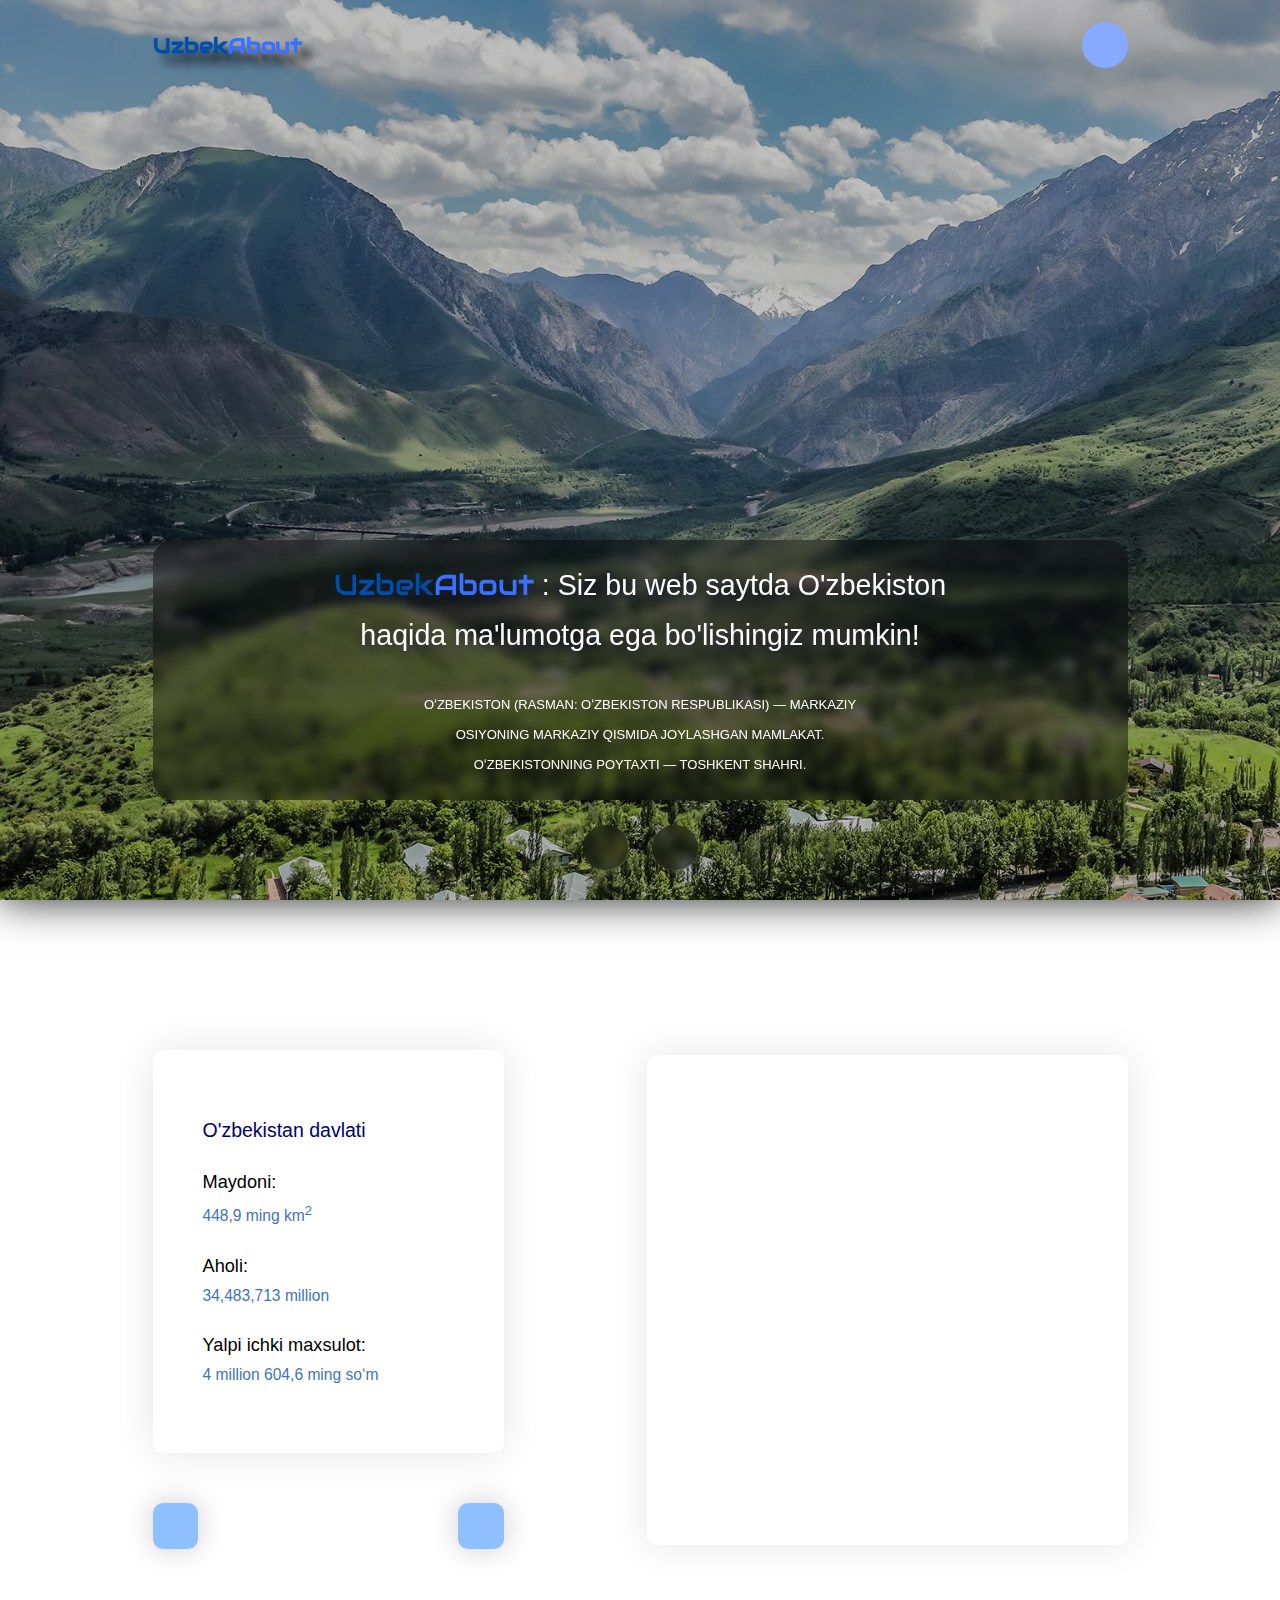
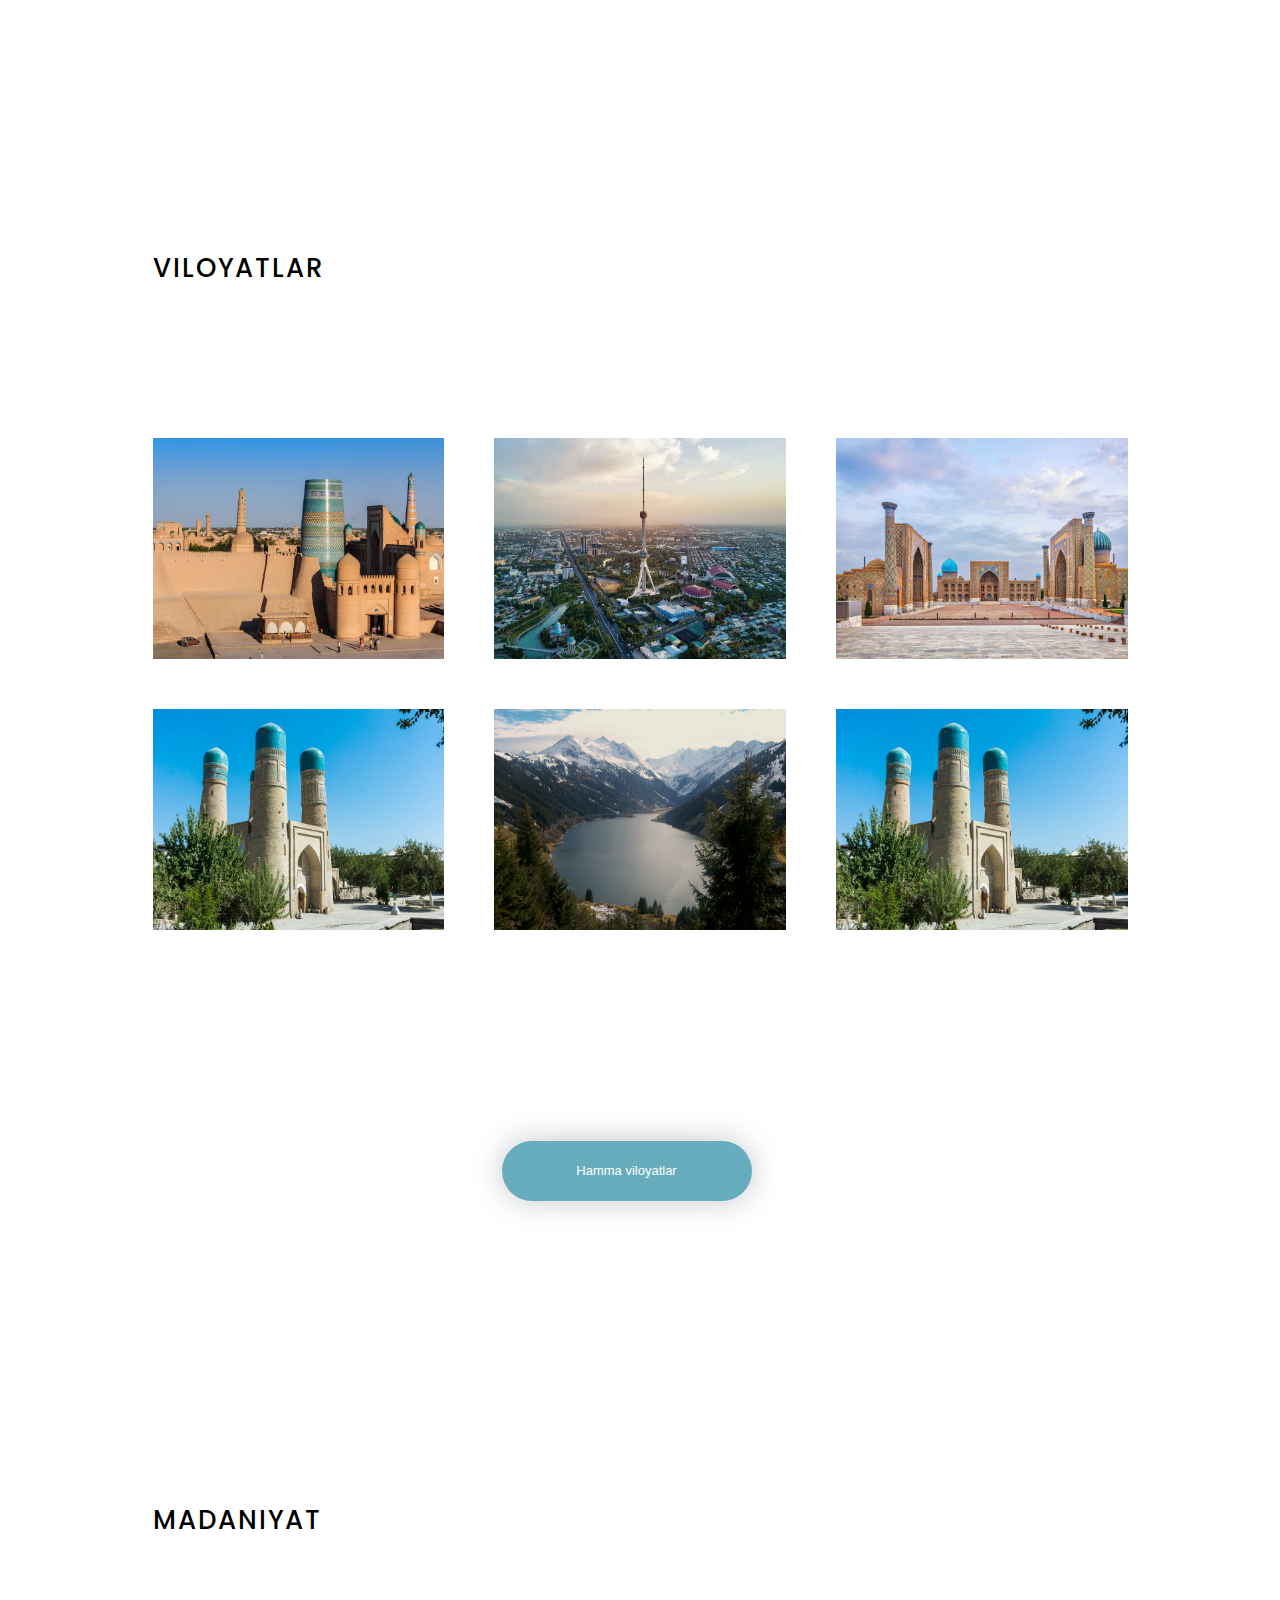
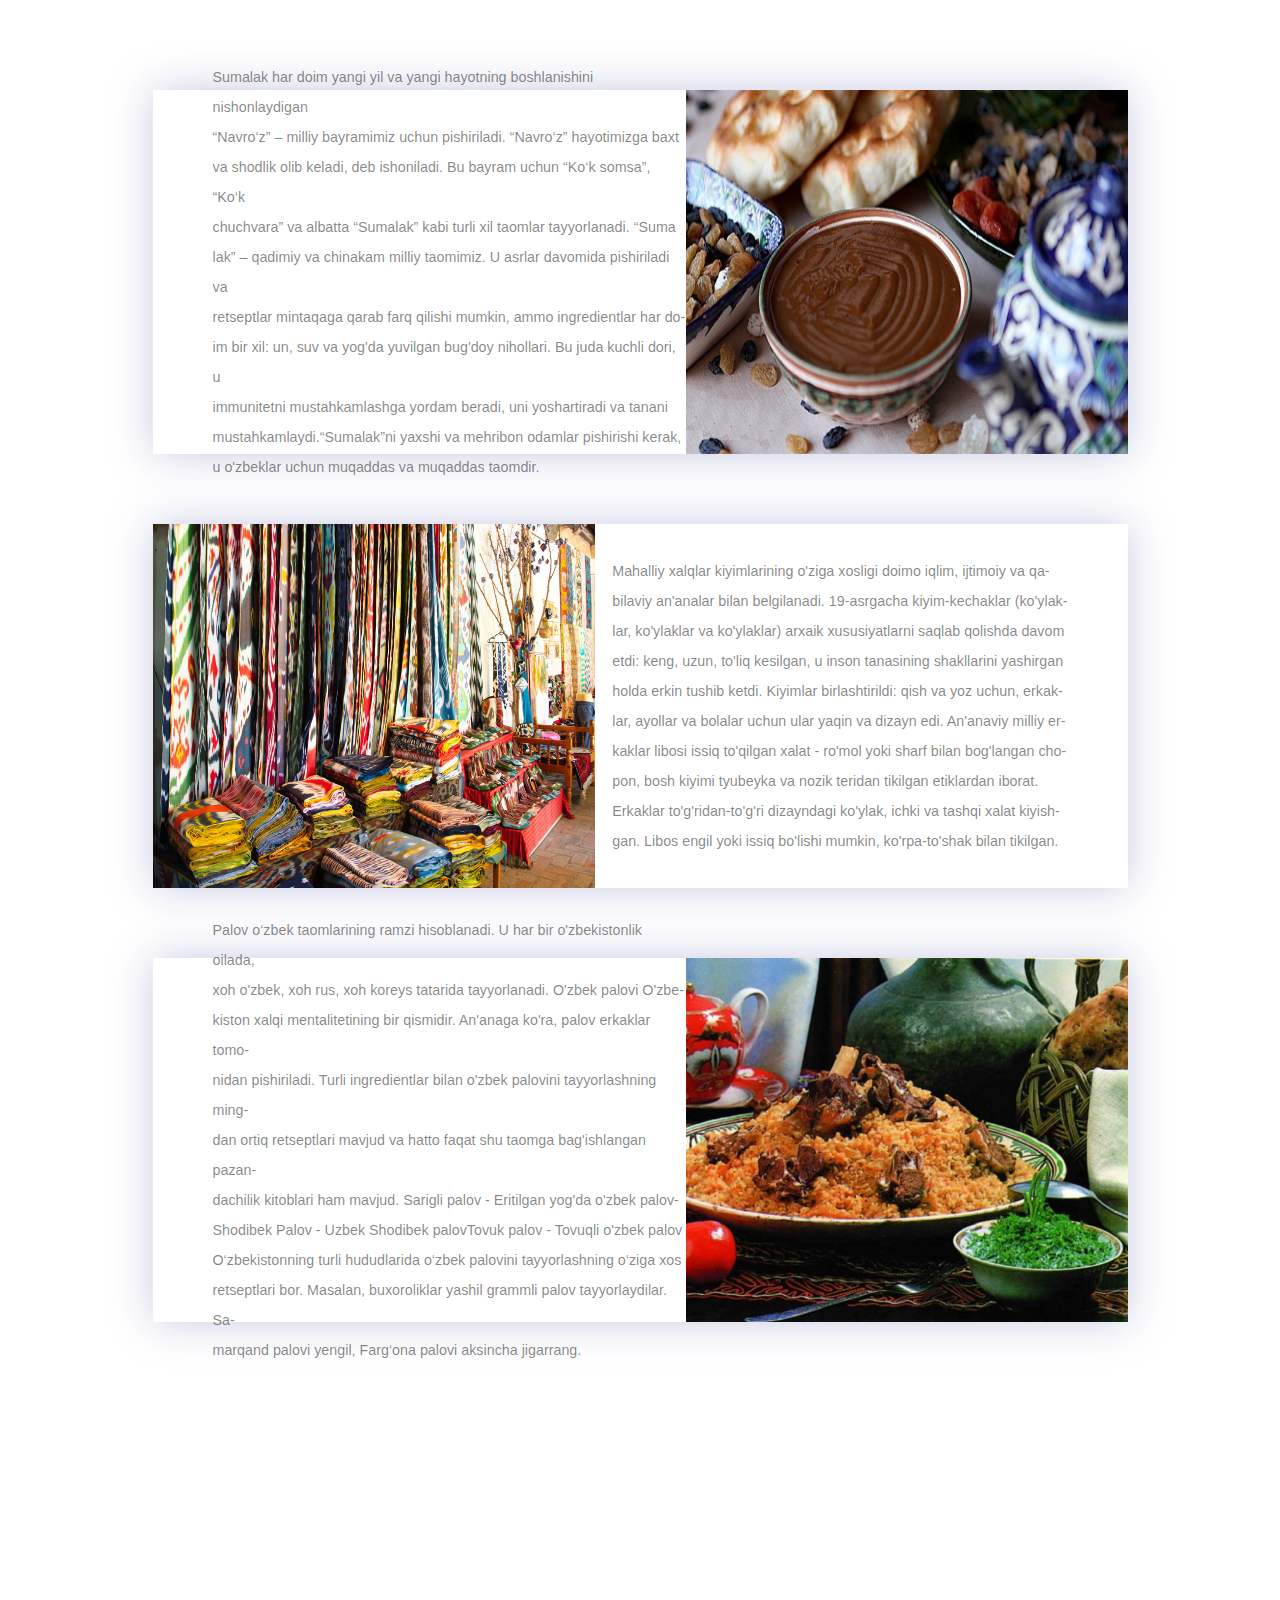
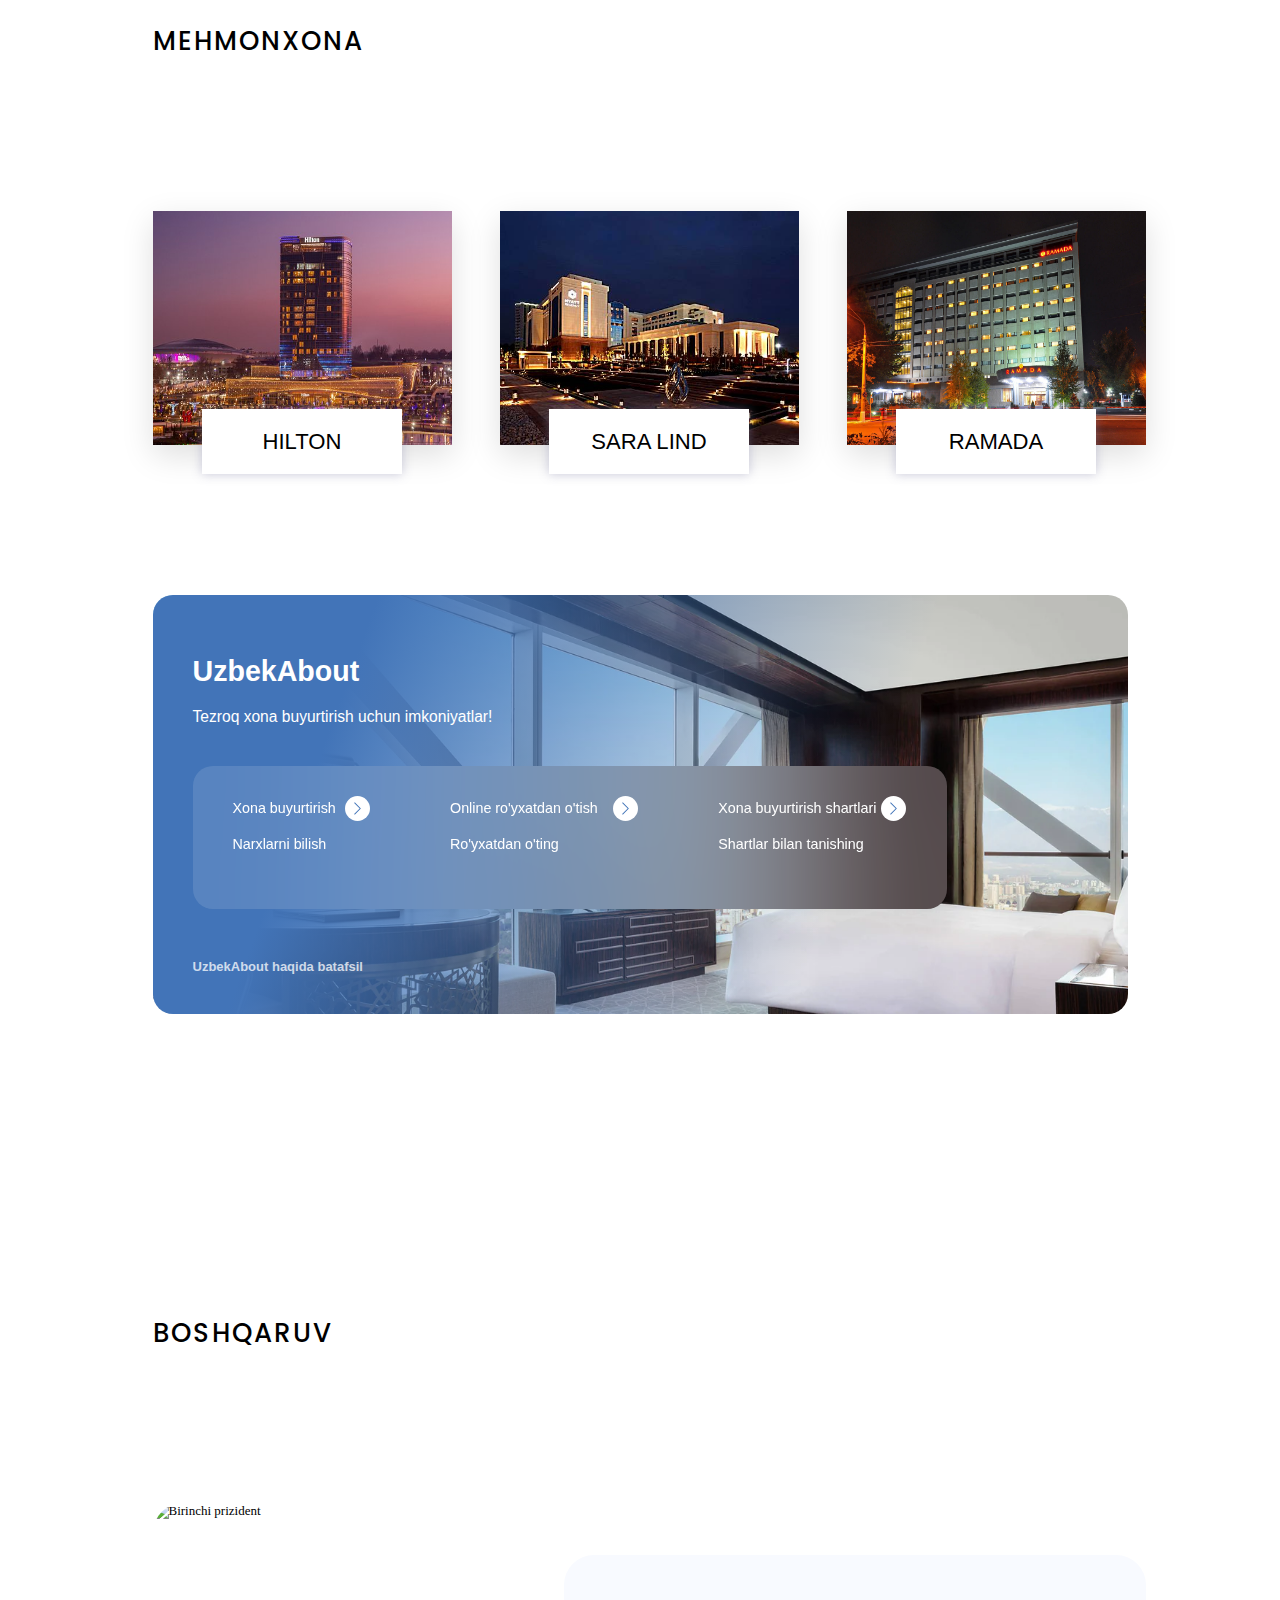
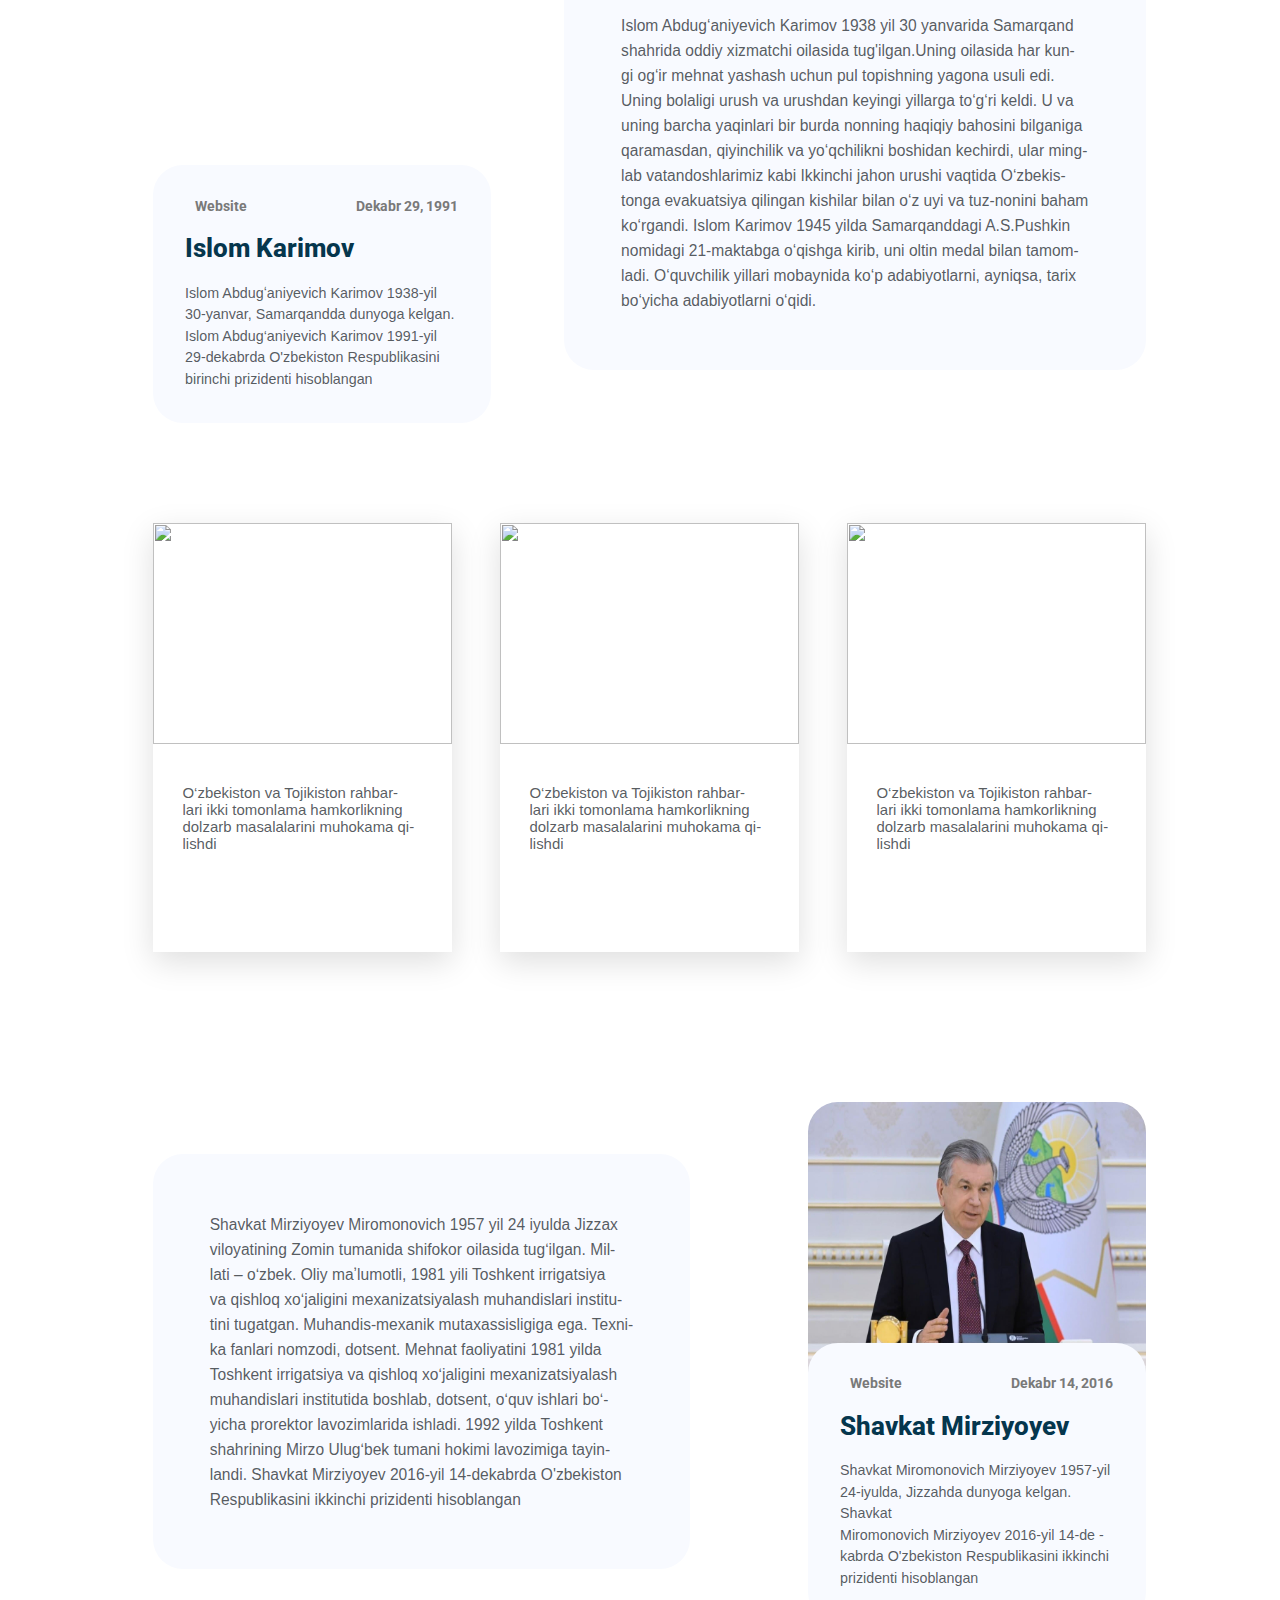
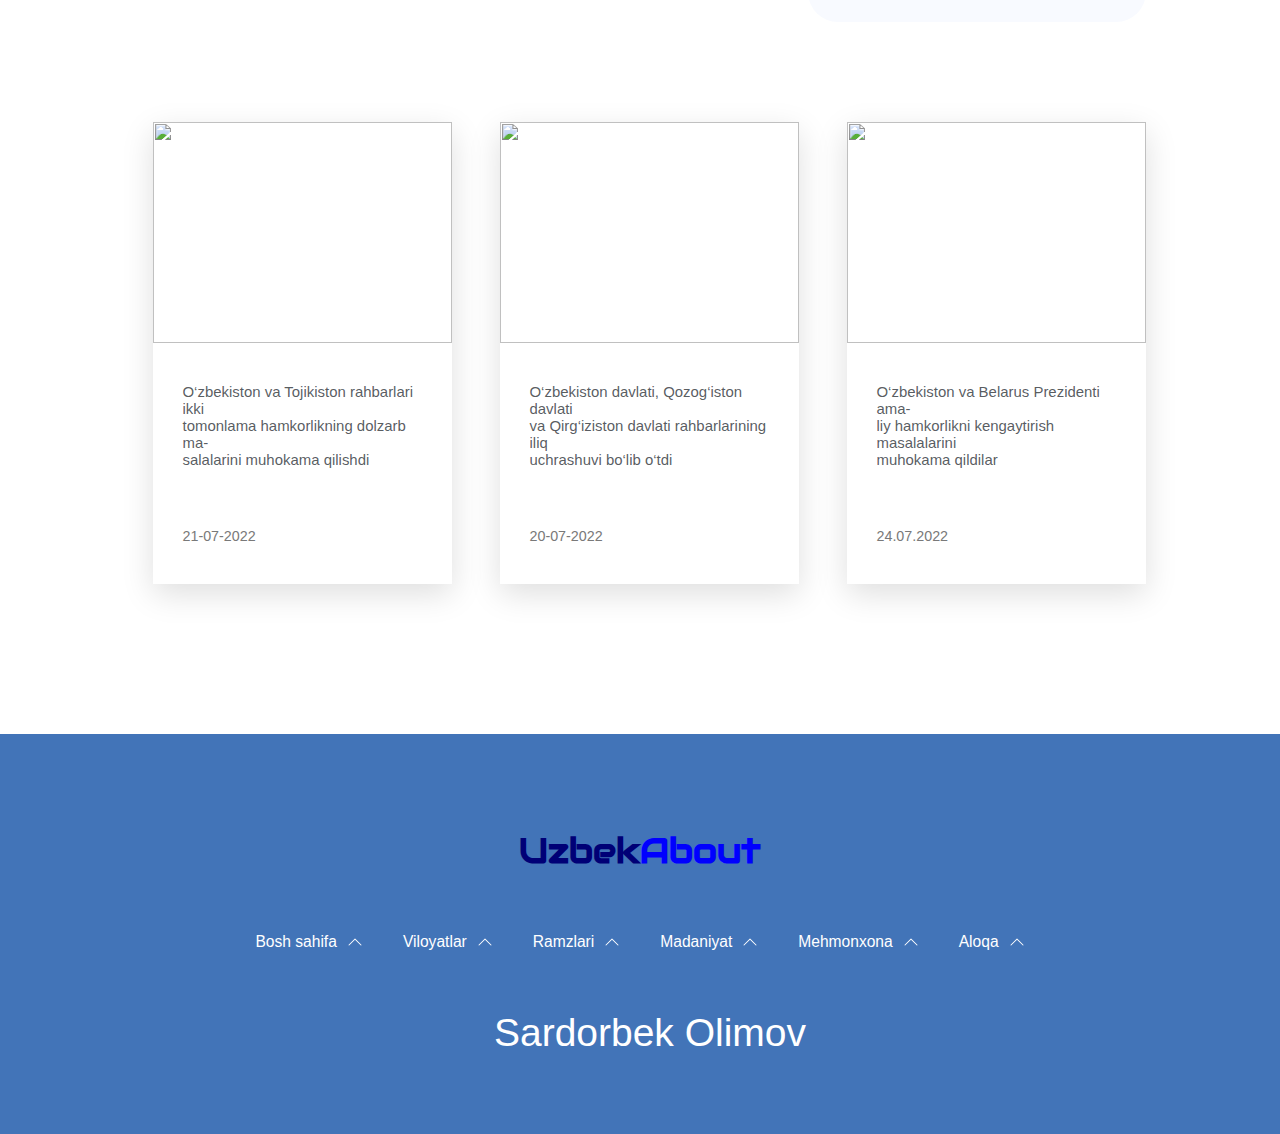
==== commit bf1844f2: "changed carousel to javascript" ====
--- a/index.html
+++ b/index.html
@@ -26,22 +26,34 @@
             <h1>Uzbek<span>About</span></h1>
           </a>
           <ul class="navUl">
-            <li class="nav__item active">
-              <a class="nav__link active" href="#home">
+            <li class="nav__item">
+              <a class="nav__link" href="#home">
                 <i class="fa-solid fa-house-chimney"></i>
                 Bosh sahifa</a
               >
             </li>
             <li class="nav__item">
-              <a class="nav__link" href="symbol.html">
-                <i class="fa-solid fa-atom"></i>
-                Ramzlari</a
+              <a class="nav__link" href="#region">
+                <i class="fa-solid fa-earth-americas"></i>
+                Viloyatlar</a
               >
             </li>
             <li class="nav__item">
-              <a class="nav__link" href="#home">
-                <i class="fa-solid fa-landmark-dome"></i>
-                Tarixi</a
+              <a class="nav__link" href="#culture">
+                <i class="fa-solid fa-graduation-cap"></i>
+                Madaniyat</a
+              >
+            </li>
+            <li class="nav__item">
+              <a class="nav__link" href="#hotel">
+                <i class="fa-solid fa-hotel"></i>
+                Mehmonxona</a
+              >
+            </li>
+            <li class="nav__item">
+              <a class="nav__link" href="#managment">
+                <i class="fa-solid fa-chart-line"></i>
+                Boshqaruv</a
               >
             </li>
             <li class="nav__item pages__link">
@@ -63,31 +75,19 @@
               </svg>
               <ul class="pages__section">
                 <li class="nav__item_pages">
-                  <a class="pages__link__item" href="#region">
-                    <i class="fa-solid fa-earth-americas"></i>
-                    Viloyatlar</a
+                  <a class="pages__link__item" href="symbol.html">
+                    <i class="fa-solid fa-atom"></i>
+                    Ramzlari</a
                   >
                 </li>
                 <li class="nav__item_pages">
-                  <a class="pages__link__item" href="#culture">
-                    <i class="fa-solid fa-graduation-cap"></i>
-                    Madaniyat</a
+                  <a class="pages__link__item" href="#home">
+                    <i class="fa-solid fa-landmark-dome"></i>
+                    Tarixi</a
                   >
                 </li>
                 <li class="nav__item_pages">
-                  <a class="pages__link__item" href="#hotel">
-                    <i class="fa-solid fa-hotel"></i>
-                    Mehmonxona</a
-                  >
-                </li>
-                <li class="nav__item_pages">
-                  <a class="pages__link__item" href="#managment">
-                    <i class="fa-solid fa-chart-line"></i>
-                    Boshqaruv</a
-                  >
-                </li>
-                <li class="nav__item_pages">
-                  <a class="pages__link__item" href="#footer">
+                  <a class="pages__link__item" href="contact.html">
                     <i class="fa-solid fa-user"></i>
                     Aloqa
                   </a>
@@ -146,12 +146,7 @@
     <section id="home">
       <div class="home">
         <div class="home_bg">
-          <input type="radio" name="dot_bg" id="one_bg" />
-          <input type="radio" name="dot_bg" id="two_bg" />
-          <input type="radio" name="dot_bg" id="three_bg" />
-          <input type="radio" name="dot_bg" id="four_bg" />
-          <input type="radio" name="dot_bg" id="five_bg" />
-          <div class="home_bg_row">
+          <div class="imgs">
             <img class="active" src="./image/home/home_bg1.jpg" alt="Nature" />
             <img src="./image/home/home.bg2.webp" alt="Food" />
             <img src="./image/home/home_bg4.jpg" alt="Nature" />
@@ -162,11 +157,8 @@
             />
           </div>
           <div class="HomeCarousel_button">
-            <label for="one_bg" class="one_bg active" id="one_bg"> </label>
-            <label for="two_bg" class="two_bg" id="two_bg"> </label>
-            <label for="three_bg" class="three_bg" id="three_bg"> </label>
-            <label for="four_bg" class="four_bg" id="four_bg"> </label>
-            <label for="five_bg" class="five_bg" id="five_bg"> </label>
+            <i class="fa-solid fa-angle-left" id="prew"></i>
+            <i class="fa-solid fa-angle-right" id="next"></i>
           </div>
         </div>
         <div class="container">
@@ -192,337 +184,334 @@
           <i class="fa-solid fa-phone"></i>
         </a>
       </div>
+      <div class="angle_top">
+        <a href="#home">
+          <svg
+            xmlns="http://www.w3.org/2000/svg"
+            width="16"
+            height="16"
+            fill="currentColor"
+            class="bi bi-chevron-up"
+            viewBox="0 0 16 16"
+          >
+            <path
+              fill-rule="evenodd"
+              d="M7.646 4.646a.5.5 0 0 1 .708 0l6 6a.5.5 0 0 1-.708.708L8 5.707l-5.646 5.647a.5.5 0 0 1-.708-.708l6-6z"
+            />
+          </svg>
+        </a>
+      </div>
     </section>
-
-    <!---------  ANGLE UP  --------->
-    <div class="angle_top">
-      <a href="#home">
-        <svg
-          xmlns="http://www.w3.org/2000/svg"
-          width="16"
-          height="16"
-          fill="currentColor"
-          class="bi bi-chevron-up"
-          viewBox="0 0 16 16"
-        >
-          <path
-            fill-rule="evenodd"
-            d="M7.646 4.646a.5.5 0 0 1 .708 0l6 6a.5.5 0 0 1-.708.708L8 5.707l-5.646 5.647a.5.5 0 0 1-.708-.708l6-6z"
-          />
-        </svg>
-      </a>
-    </div>
 
     <!---------  HOME REGION ABOUT  --------->
     <div class="homeRegion_about">
-      <input type="radio" name="dot" id="one" />
-      <input type="radio" name="dot" id="two" />
-      <input type="radio" name="dot" id="three" />
-      <input type="radio" name="dot" id="four" />
-      <input type="radio" name="dot" id="five" />
-      <div class="homeRegion_row">
-        <div class="homeRegionRow_second homeRegionRow_item">
-          <div class="inset_shadow regionAbout_margin">
-            <ul class="regionAbout_xorazm homeRegion_item">
-              <div class="AboutXorazm_title regionCarosul_title">
-                <h1>Xorazm viloyati</h1>
-              </div>
-              <div class="territory">
-                <h1>Maydoni:</h1>
-                <h3>6300 km<sup>2</sup></h3>
-              </div>
-              <div class="population">
-                <h1>Aholi:</h1>
-                <h3>1.8355 million</h3>
-              </div>
-              <div class="gdp">
-                <h1>Yalpi ichki maxsulot:</h1>
-                <h3>15154.2 milliard so‘m</h3>
-              </div>
-            </ul>
-          </div>
-          <div class="inset_shadow regionAbout_margin">
-            <ul class="regionAbout_tashkent homeRegion_item">
-              <div class="AboutToshkent_title regionCarosul_title">
-                <h1>Tashkent viloyati</h1>
-              </div>
-              <div class="territory">
-                <h1>Maydoni:</h1>
-                <h3>15300 km<sup>2</sup></h3>
-              </div>
-              <div class="population">
-                <h1>Aholi:</h1>
-                <h3>2.8987 million</h3>
-              </div>
-              <div class="gdp">
-                <h1>Yalpi ichki maxsulot:</h1>
-                <h3>38398.7 milliard so'm</h3>
-              </div>
-            </ul>
-          </div>
-          <div class="inset_shadow">
-            <ul class="regionAbout_samarqand homeRegion_item">
-              <div class="AboutToshkent_title regionCarosul_title">
-                <h1>Samarqand viloyati</h1>
-              </div>
-              <div class="territory">
-                <h1>Maydoni:</h1>
-                <h3>16400 km<sup>2</sup></h3>
-              </div>
-              <div class="population">
-                <h1>Aholi:</h1>
-                <h3>3.7987 million</h3>
-              </div>
-              <div class="gdp">
-                <h1>Yalpi ichki maxsulot:</h1>
-                <h3>31187.4 milliard so'm</h3>
-              </div>
-            </ul>
-          </div>
-        </div>
-        <div class="homeRegionRow_three homeRegionRow_item">
-          <div class="inset_shadow regionAbout_margin">
-            <ul class="regionAbout_buxoro homeRegion_item">
-              <div class="AboutXorazm_title regionCarosul_title">
-                <h1>Buxoro viloyati</h1>
-              </div>
-              <div class="territory">
-                <h1>Maydoni:</h1>
-                <h3>39400 km<sup>2</sup></h3>
-              </div>
-              <div class="population">
-                <h1>Aholi:</h1>
-                <h3>1.8995 million</h3>
-              </div>
-              <div class="gdp">
-                <h1>Yalpi ichki maxsulot:</h1>
-                <h3>21151.9 milliard so‘m</h3>
-              </div>
-            </ul>
-          </div>
-          <div class="inset_shadow regionAbout_margin">
-            <ul class="regionAbout_namangan homeRegion_item">
-              <div class="AboutToshkent_title regionCarosul_title">
-                <h1>Namangan viloyati</h1>
-              </div>
-              <div class="territory">
-                <h1>Maydoni:</h1>
-                <h3>7900 km<sup>2</sup></h3>
-              </div>
-              <div class="population">
-                <h1>Aholi:</h1>
-                <h3>2.7527 million</h3>
-              </div>
-              <div class="gdp">
-                <h1>Yalpi ichki maxsulot:</h1>
-                <h3>18141.4 milliard so'm</h3>
-              </div>
-            </ul>
-          </div>
-          <div class="inset_shadow">
-            <ul class="regionAbout_andijon homeRegion_item">
-              <div class="AboutToshkent_title regionCarosul_title">
-                <h1>Andijon viloyati</h1>
-              </div>
-              <div class="territory">
-                <h1>Maydoni:</h1>
-                <h3>4200 km<sup>2</sup></h3>
-              </div>
-              <div class="population">
-                <h1>Aholi:</h1>
-                <h3>3.0667 million</h3>
-              </div>
-              <div class="gdp">
-                <h1>Yalpi ichki maxsulot:</h1>
-                <h3>27121.6 milliard so'm</h3>
-              </div>
-            </ul>
-          </div>
-        </div>
-        <div class="homeRegionRow_first homeRegionRow_item">
-          <div class="inset_shadow regionAbout_margin">
-            <ul class="regionAbout_uzbekistan homeRegion_item">
-              <div class="AboutXorazm_title regionCarosul_title">
-                <h1>O'zbekistan davlati</h1>
-              </div>
-              <div class="territory">
-                <h1>Maydoni:</h1>
-                <h3>448,9 ming km<sup>2</sup></h3>
-              </div>
-              <div class="population">
-                <h1>Aholi:</h1>
-                <h3>34,483,713 million</h3>
-              </div>
-              <div class="gdp">
-                <h1>Yalpi ichki maxsulot:</h1>
-                <h3>4 million 604,6 ming so‘m</h3>
-              </div>
-            </ul>
-          </div>
-          <div class="inset_shadow regionAbout_margin">
-            <ul class="regionAbout_qoraqalpaqistan homeRegion_item">
-              <div class="AboutToshkent_title regionCarosul_title">
-                <h1>Qoraqalpog‘iston davlati</h1>
-              </div>
-              <div class="territory">
-                <h1>Maydoni:</h1>
-                <h3>165600 km<sup>2</sup></h3>
-              </div>
-              <div class="population">
-                <h1>Aholi:</h1>
-                <h3>1.8697 million</h3>
-              </div>
-              <div class="gdp">
-                <h1>Yalpi ichki maxsulot:</h1>
-                <h3>14185.2 milliard so'm</h3>
-              </div>
-            </ul>
-          </div>
-          <div class="inset_shadow">
-            <ul class="regionAbout_tashkent homeRegion_item">
-              <div class="AboutToshkent_title regionCarosul_title">
-                <h1>Toshkent shahri</h1>
-              </div>
-              <div class="territory">
-                <h1>Maydoni:</h1>
-                <h3>300 km<sup>2</sup></h3>
-              </div>
-              <div class="population">
-                <h1>Aholi:</h1>
-                <h3>2.5108 million</h3>
-              </div>
-              <div class="gdp">
-                <h1>Yalpi ichki maxsulot:</h1>
-                <h3>53287.1 milliard so'm</h3>
-              </div>
-            </ul>
-          </div>
-        </div>
-        <div class="homeRegionRow_four homeRegionRow_item">
-          <div class="inset_shadow regionAbout_margin">
-            <ul class="regionAbout_sirdaryo homeRegion_item">
-              <div class="AboutXorazm_title regionCarosul_title">
-                <h1>Sirdaryo viloyati</h1>
-              </div>
-              <div class="territory">
-                <h1>Maydoni:</h1>
-                <h3>5100 km<sup>2</sup></h3>
-              </div>
-              <div class="population">
-                <h1>Aholi:</h1>
-                <h3>0.8297 million</h3>
-              </div>
-              <div class="gdp">
-                <h1>Yalpi ichki maxsulot:</h1>
-                <h3>8200.5 milliard so‘m</h3>
-              </div>
-            </ul>
-          </div>
-          <div class="inset_shadow regionAbout_margin">
-            <ul class="regionAbout_surxondaryo homeRegion_item">
-              <div class="AboutToshkent_title regionCarosul_title">
-                <h1>Surxondaryo viloyati</h1>
-              </div>
-              <div class="territory">
-                <h1>Maydoni:</h1>
-                <h3>20800 km<sup>2</sup></h3>
-              </div>
-              <div class="population">
-                <h1>Aholi:</h1>
-                <h3>2.5693 million</h3>
-              </div>
-              <div class="gdp">
-                <h1>Yalpi ichki maxsulot:</h1>
-                <h3>17061.9 milliard so'm</h3>
-              </div>
-            </ul>
-          </div>
-          <div class="inset_shadow">
-            <ul class="regionAbout_jizzah homeRegion_item">
-              <div class="AboutToshkent_title regionCarosul_title">
-                <h1>Jizzax viloyati</h1>
-              </div>
-              <div class="territory">
-                <h1>Maydoni:</h1>
-                <h3>20500 km<sup>2</sup></h3>
-              </div>
-              <div class="population">
-                <h1>Aholi:</h1>
-                <h3>1.3521 million</h3>
-              </div>
-              <div class="gdp">
-                <h1>Yalpi ichki maxsulot:</h1>
-                <h3>11820.2 milliard so'm</h3>
-              </div>
-            </ul>
-          </div>
-        </div>
-        <div class="homeRegionRow_five homeRegionRow_item">
-          <div class="inset_shadow regionAbout_margin">
-            <ul class="regionAbout_fergana homeRegion_item">
-              <div class="AboutXorazm_title regionCarosul_title">
-                <h1>Farg‘ona viloyati</h1>
-              </div>
-              <div class="territory">
-                <h1>Maydoni:</h1>
-                <h3>6800 km<sup>2</sup></h3>
-              </div>
-              <div class="population">
-                <h1>Aholi:</h1>
-                <h3>3.6831 million</h3>
-              </div>
-              <div class="gdp">
-                <h1>Yalpi ichki maxsulot:</h1>
-                <h3>25181.2 milliard so‘m</h3>
-              </div>
-            </ul>
-          </div>
-          <div class="inset_shadow regionAbout_margin">
-            <ul class="regionAbout_qashqadaryo homeRegion_item">
-              <div class="AboutToshkent_title regionCarosul_title">
-                <h1>Qashqadaryo viloyati</h1>
-              </div>
-              <div class="territory">
-                <h1>Maydoni:</h1>
-                <h3>28400 km<sup>2</sup></h3>
-              </div>
-              <div class="population">
-                <h1>Aholi:</h1>
-                <h3>3.2133 million</h3>
-              </div>
-              <div class="gdp">
-                <h1>Yalpi ichki maxsulot:</h1>
-                <h3>28412.2 milliard so'm</h3>
-              </div>
-            </ul>
-          </div>
-          <div class="inset_shadow">
-            <ul class="regionAbout_navoiy homeRegion_item">
-              <div class="AboutToshkent_title regionCarosul_title">
-                <h1>Navoiy viloyati</h1>
-              </div>
-              <div class="territory">
-                <h1>Maydoni:</h1>
-                <h3>11800 km<sup>2</sup></h3>
-              </div>
-              <div class="population">
-                <h1>Aholi:</h1>
-                <h3>0.9743 million</h3>
-              </div>
-              <div class="gdp">
-                <h1>Yalpi ichki maxsulot:</h1>
-                <h3>21729 milliard so'm</h3>
-              </div>
-            </ul>
+      <div class="homeRegion-container">
+        <div class="homeRegion_items">
+        <div class="region-container">
+          <div class="homeRegion_row">
+            <div class="homeRegionRow_first homeRegionRow_item">
+              <ul class="regionAbout_uzbekistan homeRegion_item">
+                <div class="AboutXorazm_title regionCarosul_title">
+                  <h1>O'zbekistan davlati</h1>
+                </div>
+                <div class="territory">
+                  <h1>Maydoni:</h1>
+                  <h3>448,9 ming km<sup>2</sup></h3>
+                </div>
+                <div class="population">
+                  <h1>Aholi:</h1>
+                  <h3>34,483,713 million</h3>
+                </div>
+                <div class="gdp">
+                  <h1>Yalpi ichki maxsulot:</h1>
+                  <h3>4 million 604,6 ming so‘m</h3>
+                </div>
+              </ul>
+            </div>
+            <div class="homeRegionRow_second homeRegionRow_item">
+              <ul class="regionAbout_qoraqalpaqistan homeRegion_item">
+                <div class="AboutToshkent_title regionCarosul_title">
+                  <h1>Qoraqalpog‘iston davlati</h1>
+                </div>
+                <div class="territory">
+                  <h1>Maydoni:</h1>
+                  <h3>165600 km<sup>2</sup></h3>
+                </div>
+                <div class="population">
+                  <h1>Aholi:</h1>
+                  <h3>1.8697 million</h3>
+                </div>
+                <div class="gdp">
+                  <h1>Yalpi ichki maxsulot:</h1>
+                  <h3>14185.2 milliard so'm</h3>
+                </div>
+              </ul>
+            </div>
+            <div class="homeRegionRow_three homeRegionRow_item">
+              <ul class="regionAbout_tashkent homeRegion_item">
+                <div class="AboutToshkent_title regionCarosul_title">
+                  <h1>Toshkent shahri</h1>
+                </div>
+                <div class="territory">
+                  <h1>Maydoni:</h1>
+                  <h3>300 km<sup>2</sup></h3>
+                </div>
+                <div class="population">
+                  <h1>Aholi:</h1>
+                  <h3>2.5108 million</h3>
+                </div>
+                <div class="gdp">
+                  <h1>Yalpi ichki maxsulot:</h1>
+                  <h3>53287.1 milliard so'm</h3>
+                </div>
+              </ul>
+            </div>
+            <div class="homeRegionRow_four homeRegionRow_item">
+              <ul class="regionAbout_xorazm homeRegion_item">
+                <div class="AboutXorazm_title regionCarosul_title">
+                  <h1>Xorazm viloyati</h1>
+                </div>
+                <div class="territory">
+                  <h1>Maydoni:</h1>
+                  <h3>6300 km<sup>2</sup></h3>
+                </div>
+                <div class="population">
+                  <h1>Aholi:</h1>
+                  <h3>1.8355 million</h3>
+                </div>
+                <div class="gdp">
+                  <h1>Yalpi ichki maxsulot:</h1>
+                  <h3>15154.2 milliard so‘m</h3>
+                </div>
+              </ul>
+            </div>
+            <div class="homeRegionRow_five homeRegionRow_item">
+              <ul class="regionAbout_tashkent homeRegion_item">
+                <div class="AboutToshkent_title regionCarosul_title">
+                  <h1>Tashkent viloyati</h1>
+                </div>
+                <div class="territory">
+                  <h1>Maydoni:</h1>
+                  <h3>15300 km<sup>2</sup></h3>
+                </div>
+                <div class="population">
+                  <h1>Aholi:</h1>
+                  <h3>2.8987 million</h3>
+                </div>
+                <div class="gdp">
+                  <h1>Yalpi ichki maxsulot:</h1>
+                  <h3>38398.7 milliard so'm</h3>
+                </div>
+              </ul>
+            </div>
+            <div class="homeRegionRow_six homeRegionRow_item">
+              <ul class="regionAbout_samarqand homeRegion_item">
+                <div class="AboutToshkent_title regionCarosul_title">
+                  <h1>Samarqand viloyati</h1>
+                </div>
+                <div class="territory">
+                  <h1>Maydoni:</h1>
+                  <h3>16400 km<sup>2</sup></h3>
+                </div>
+                <div class="population">
+                  <h1>Aholi:</h1>
+                  <h3>3.7987 million</h3>
+                </div>
+                <div class="gdp">
+                  <h1>Yalpi ichki maxsulot:</h1>
+                  <h3>31187.4 milliard so'm</h3>
+                </div>
+              </ul>
+            </div>
+            <div class="homeRegionRow_seven homeRegionRow_item">
+              <ul class="regionAbout_buxoro homeRegion_item">
+                <div class="AboutXorazm_title regionCarosul_title">
+                  <h1>Buxoro viloyati</h1>
+                </div>
+                <div class="territory">
+                  <h1>Maydoni:</h1>
+                  <h3>39400 km<sup>2</sup></h3>
+                </div>
+                <div class="population">
+                  <h1>Aholi:</h1>
+                  <h3>1.8995 million</h3>
+                </div>
+                <div class="gdp">
+                  <h1>Yalpi ichki maxsulot:</h1>
+                  <h3>21151.9 milliard so‘m</h3>
+                </div>
+              </ul>
+            </div>
+            <div class="homeRegionRow_eight homeRegionRow_item">
+              <ul class="regionAbout_namangan homeRegion_item">
+                <div class="AboutToshkent_title regionCarosul_title">
+                  <h1>Namangan viloyati</h1>
+                </div>
+                <div class="territory">
+                  <h1>Maydoni:</h1>
+                  <h3>7900 km<sup>2</sup></h3>
+                </div>
+                <div class="population">
+                  <h1>Aholi:</h1>
+                  <h3>2.7527 million</h3>
+                </div>
+                <div class="gdp">
+                  <h1>Yalpi ichki maxsulot:</h1>
+                  <h3>18141.4 milliard so'm</h3>
+                </div>
+              </ul>
+            </div>
+            <div class="homeRegionRow_nine homeRegionRow_item">
+              <ul class="regionAbout_andijon homeRegion_item">
+                <div class="AboutToshkent_title regionCarosul_title">
+                  <h1>Andijon viloyati</h1>
+                </div>
+                <div class="territory">
+                  <h1>Maydoni:</h1>
+                  <h3>4200 km<sup>2</sup></h3>
+                </div>
+                <div class="population">
+                  <h1>Aholi:</h1>
+                  <h3>3.0667 million</h3>
+                </div>
+                <div class="gdp">
+                  <h1>Yalpi ichki maxsulot:</h1>
+                  <h3>27121.6 milliard so'm</h3>
+                </div>
+              </ul>
+            </div>
+            <div class="homeRegionRow_ten homeRegionRow_item">
+              <ul class="regionAbout_sirdaryo homeRegion_item">
+                <div class="AboutXorazm_title regionCarosul_title">
+                  <h1>Sirdaryo viloyati</h1>
+                </div>
+                <div class="territory">
+                  <h1>Maydoni:</h1>
+                  <h3>5100 km<sup>2</sup></h3>
+                </div>
+                <div class="population">
+                  <h1>Aholi:</h1>
+                  <h3>0.8297 million</h3>
+                </div>
+                <div class="gdp">
+                  <h1>Yalpi ichki maxsulot:</h1>
+                  <h3>8200.5 milliard so‘m</h3>
+                </div>
+              </ul>
+            </div>
+            <div class="homeRegionRow_eleven homeRegionRow_item">
+              <ul class="regionAbout_surxondaryo homeRegion_item">
+                <div class="AboutToshkent_title regionCarosul_title">
+                  <h1>Surxondaryo viloyati</h1>
+                </div>
+                <div class="territory">
+                  <h1>Maydoni:</h1>
+                  <h3>20800 km<sup>2</sup></h3>
+                </div>
+                <div class="population">
+                  <h1>Aholi:</h1>
+                  <h3>2.5693 million</h3>
+                </div>
+                <div class="gdp">
+                  <h1>Yalpi ichki maxsulot:</h1>
+                  <h3>17061.9 milliard so'm</h3>
+                </div>
+              </ul>
+            </div>
+            <div class="homeRegionRow_twelve homeRegionRow_item">
+              <ul class="regionAbout_jizzah homeRegion_item">
+                <div class="AboutToshkent_title regionCarosul_title">
+                  <h1>Jizzax viloyati</h1>
+                </div>
+                <div class="territory">
+                  <h1>Maydoni:</h1>
+                  <h3>20500 km<sup>2</sup></h3>
+                </div>
+                <div class="population">
+                  <h1>Aholi:</h1>
+                  <h3>1.3521 million</h3>
+                </div>
+                <div class="gdp">
+                  <h1>Yalpi ichki maxsulot:</h1>
+                  <h3>11820.2 milliard so'm</h3>
+                </div>
+              </ul>
+            </div>
+            <div class="homeRegionRow_threetheeen homeRegionRow_item">
+              <ul class="regionAbout_fergana homeRegion_item">
+                <div class="AboutXorazm_title regionCarosul_title">
+                  <h1>Farg‘ona viloyati</h1>
+                </div>
+                <div class="territory">
+                  <h1>Maydoni:</h1>
+                  <h3>6800 km<sup>2</sup></h3>
+                </div>
+                <div class="population">
+                  <h1>Aholi:</h1>
+                  <h3>3.6831 million</h3>
+                </div>
+                <div class="gdp">
+                  <h1>Yalpi ichki maxsulot:</h1>
+                  <h3>25181.2 milliard so‘m</h3>
+                </div>
+              </ul>
+            </div>
+            <div class="homeRegionRow_fourtheen homeRegionRow_item">
+              <ul class="regionAbout_qashqadaryo homeRegion_item">
+                <div class="AboutToshkent_title regionCarosul_title">
+                  <h1>Qashqadaryo viloyati</h1>
+                </div>
+                <div class="territory">
+                  <h1>Maydoni:</h1>
+                  <h3>28400 km<sup>2</sup></h3>
+                </div>
+                <div class="population">
+                  <h1>Aholi:</h1>
+                  <h3>3.2133 million</h3>
+                </div>
+                <div class="gdp">
+                  <h1>Yalpi ichki maxsulot:</h1>
+                  <h3>28412.2 milliard so'm</h3>
+                </div>
+              </ul>
+            </div>
+            <div class="homeRegionRow_fiftheen homeRegionRow_item">
+              <ul class="regionAbout_navoiy homeRegion_item">
+                <div class="AboutToshkent_title regionCarosul_title">
+                  <h1>Navoiy viloyati</h1>
+                </div>
+                <div class="territory">
+                  <h1>Maydoni:</h1>
+                  <h3>11800 km<sup>2</sup></h3>
+                </div>
+                <div class="population">
+                  <h1>Aholi:</h1>
+                  <h3>0.9743 million</h3>
+                </div>
+                <div class="gdp">
+                  <h1>Yalpi ichki maxsulot:</h1>
+                  <h3>21729 milliard so'm</h3>
+                </div>
+              </ul>
+            </div>
+          </div>
+        </div>
+        <div class="carousel_button_center">
+          <div class="regionCarousel_button">
+            <i class="fa-solid fa-angle-left" id="prew_region"></i>
+            <i class="fa-solid fa-angle-right" id="next_region"></i>
           </div>
         </div>
       </div>
-      <div class="regionCarousel_button">
-        <label for="one" class="one" id="one"></label>
-        <label for="two" class="two" id="two"></label>
-        <label for="three" class="three active" id="three"></label>
-        <label for="four" class="four" id="four"></label>
-        <label for="five" class="five" id="five"></label>
+      <div class="map">
+        <iframe
+          src="https://www.google.com/maps/embed?pb=!1m18!1m12!1m3!1d95925.51709077595!2d69.2649984!3d41.2942336!2m3!1f0!2f0!3f0!3m2!1i1024!2i768!4f13.1!3m3!1m2!1s0x38aef7e2f1d90e45%3A0x24e3caaa0efb6eb!2z0JDRjdGA0L7Qv9C-0YDRgg!5e0!3m2!1sru!2s!4v1656308804295!5m2!1sru!2s"
+          style="border: 0"
+          allowfullscreen="true"
+          loading="lazy"
+          referrerpolicy="no-referrer-when-downgrade"
+        ></iframe>
+      </div>
       </div>
     </div>
 
@@ -1181,89 +1170,7 @@
     </section>
 
     <!---------  FOOTER  --------->
-    <footer id="footer">
-      <div class="footer">
-        <div class="container">
-          <div class="footer_title">
-            <h1>Aloqa</h1>
-          </div>
-        </div>
-        <div class="container">
-          <div class="footer_item">
-            <div class="form">
-              <form id="signup-form">
-                <div class="contact_item firstName">
-                  <input type="text" id="firstName" required />
-                  <label for="firstName">Ism</label>
-                </div>
-                <div class="contact_item email">
-                  <input type="email" id="email" required />
-                  <label for="email">Email</label>
-                </div>
-                <div class="contact_item password">
-                  <input type="password" id="password" required />
-                  <label for="password">Parol</label>
-                </div>
-                <div class="submit_alert warning_alert" id="warning_alert">
-                  <div class="alert_body">
-                    <div class="alert_check">
-                      <i class="fa-solid fa-check"></i>
-                    </div>
-                    <h1>Email yoki parol noto'g'ri!</h1>
-                    <div class="warning-progress progress"></div>
-                  </div>
-                  <div class="warningAlert_close alert_close">
-                    <i class="fa-solid fa-xmark" id="closeWarning_alert"></i>
-                  </div>
-                </div>
-                <div class="submit_alert correct_alert" id="correct_alert">
-                  <div class="alert_body">
-                    <div class="alert_correct_check alert_check">
-                      <i class="fa-solid fa-check"></i>
-                    </div>
-                    <h1>Xabar muaffaqiyatli jo'natildi!</h1>
-                    <div class="correct-progress progress"></div>
-                  </div>
-                  <div class="correctAlert_close alert_close">
-                    <i class="fa-solid fa-xmark" id="closeCorrect_alert"></i>
-                  </div>
-                </div>
-                <button class="submit" id="submit">Yuborish</button>
-              </form>
-            </div>
-            <div class="contact_card">
-              <div class="contactCard_row">
-                <div class="contactCard_item contactCard_email">
-                  <i class="fa-solid fa-square-envelope"></i>
-                  <h1>Email</h1>
-                  <a href="#"> sardor.20070731@gmail.com </a>
-                </div>
-                <div class="contactCard_item github">
-                  <i class="fa-brands fa-github"></i>
-                  <h1>Github</h1>
-                  <a href="https://github.com/sardorbek0731" target="_blank">
-                    github.com/sardorbek0731</a
-                  >
-                </div>
-              </div>
-              <div class="contactCardRow_second">
-                <div class="contactCard_item telegram">
-                  <i class="fa-brands fa-telegram"></i>
-                  <h1>Telegram</h1>
-                  <a href="https://t.me/Sardorbek_0731" target="_blank">
-                    t.me/Sardorbek_0731
-                  </a>
-                </div>
-                <div class="contactCard_item number">
-                  <i class="fa-solid fa-square-phone-flip"></i>
-                  <h1>Telefon</h1>
-                  <a href="tel:993477826"> +998 99 3477826 </a>
-                </div>
-              </div>
-            </div>
-          </div>
-        </div>
-      </div>
+    <footer>
       <div class="goodbye">
         <div class="contact_brand">
           <a href="#home">
@@ -1346,7 +1253,7 @@
                 d="M7.646 4.646a.5.5 0 0 1 .708 0l6 6a.5.5 0 0 1-.708.708L8 5.707l-5.646 5.647a.5.5 0 0 1-.708-.708l6-6z"
               /></svg
           ></a>
-          <a href="#">
+          <a href="contact.html">
             Aloqa
             <svg
               xmlns="http://www.w3.org/2000/svg"
@@ -1367,6 +1274,7 @@
         </div>
       </div>
     </footer>
+
     <script src="./app.js"></script>
   </body>
 </html>
--- a/css/index.css
+++ b/css/index.css
@@ -36,11 +36,11 @@
 }
 
 .angle_top {
-  position: sticky;
+  display: none;
+  position: fixed;
   z-index: 10;
-  top: 91vh;
+  bottom: 30px;
   left: 30px;
-  display: flex;
   justify-content: center;
   align-items: center;
   width: 2.7rem;
@@ -71,7 +71,7 @@
 
 .my_telephone {
   position: fixed;
-  display: flex;
+  display: none;
   justify-content: center;
   align-items: center;
   bottom: 30px;
@@ -117,7 +117,7 @@
   box-shadow: 0px 2px 92px 0px rgba(0, 0, 0, 0.4);
 }
 .navUl {
-  display: flex;
+  display: none;
   justify-content: center;
 }
 nav.scroll-header .brand {
@@ -128,12 +128,12 @@
 }
 .brand h1 {
   font-family: "Audiowide", cursive;
-  color: rgb(0, 72, 255);
+  color: rgb(0, 77, 170);
   font-size: 1.6rem;
-  text-shadow: 10px 10px 10px rgba(57, 90, 123, 0.7);
+  text-shadow: 10px 10px 10px rgba(0, 0, 0, 0.7);
 }
 .brand span {
-  color: #6a94ff;
+  color: #3971ff;
 }
 .nav__item {
   display: flex;
@@ -181,7 +181,7 @@
   display: flex;
   align-items: center;
   text-decoration: none;
-  font-size: 0.85rem;
+  font-size: 0.7rem;
   color: rgba(0, 0, 0, 0.5);
   font-family: "Poppins", helvetica;
   font-weight: 500;
@@ -363,104 +363,13 @@
   height: 100vh;
   box-shadow: 0px 0 40px 0px rgba(0, 0, 0, 0.858);
 }
-.home_bg_row {
+.imgs {
   display: flex;
   justify-content: space-evenly;
   width: 500%;
   height: 100vh;
-  transition: all 2s ease;
-}
-.HomeCarousel_button {
-  display: flex;
-  justify-content: center;
-  position: absolute;
-  width: 100%;
-  bottom: 30px;
-  z-index: 10;
-}
-.HomeCarousel_button label {
-  background-color: #fff;
-  width: 1.3rem;
-  height: 1.3rem;
-  border-radius: 50%;
-  margin: 0 12px;
-  cursor: pointer;
-}
-.HomeCarousel_button label.active {
-  background-color: #4274b8;
-  box-shadow: 0 0 0 6px #ffffff6f;
-}
-#one_bg:checked ~ .home_bg_row {
+  transition: all 1s;
   margin-left: 0;
-}
-#two_bg:checked ~ .home_bg_row {
-  margin-left: -100%;
-}
-#three_bg:checked ~ .home_bg_row {
-  margin-left: -200%;
-}
-#four_bg:checked ~ .home_bg_row {
-  margin-left: -300%;
-}
-#five_bg:checked ~ .home_bg_row {
-  margin-left: -400%;
-}
-
-#two_bg:checked ~ .HomeCarousel_button label.one_bg {
-  background-color: #fff;
-  box-shadow: 0 0 0;
-}
-#two_bg:checked ~ .HomeCarousel_button label.two_bg {
-  background-color: #4274b8;
-  box-shadow: 0 0 0 6px #ffffff6f;
-}
-#three_bg:checked ~ .HomeCarousel_button label.three_bg {
-  background-color: #4274b8;
-  box-shadow: 0 0 0 6px #ffffff6f;
-}
-#three_bg:checked ~ .HomeCarousel_button label.two_bg {
-  background-color: #fff;
-  box-shadow: 0 0 0;
-}
-#three_bg:checked ~ .HomeCarousel_button label.one_bg {
-  background-color: #fff;
-  box-shadow: 0 0 0;
-}
-#four_bg:checked ~ .HomeCarousel_button label.four_bg {
-  background-color: #4274b8;
-  box-shadow: 0 0 0 6px #ffffff6f;
-}
-#four_bg:checked ~ .HomeCarousel_button label.one_bg {
-  background-color: #fff;
-  box-shadow: 0 0 0;
-}
-#four_bg:checked ~ .HomeCarousel_button label.two_bg {
-  background-color: #fff;
-  box-shadow: 0 0 0;
-}
-#four_bg:checked ~ .HomeCarousel_button label.three_bg {
-  background-color: #fff;
-  box-shadow: 0 0 0;
-}
-#five_bg:checked ~ .HomeCarousel_button label.five_bg {
-  background-color: #4274b8;
-  box-shadow: 0 0 0 6px #ffffff6f;
-}
-#five_bg:checked ~ .HomeCarousel_button label.one_bg {
-  background-color: #fff;
-  box-shadow: 0 0 0;
-}
-#five_bg:checked ~ .HomeCarousel_button label.two_bg {
-  background-color: #fff;
-  box-shadow: 0 0 0;
-}
-#five_bg:checked ~ .HomeCarousel_button label.three_bg {
-  background-color: #fff;
-  box-shadow: 0 0 0;
-}
-#five_bg:checked ~ .HomeCarousel_button label.four_bg {
-  background-color: #fff;
-  box-shadow: 0 0 0;
 }
 .home_bg {
   position: absolute;
@@ -473,6 +382,7 @@
   width: 100%;
   height: 100%;
   object-fit: cover;
+  user-select: none;
 }
 .home__brand {
   display: flex;
@@ -489,28 +399,29 @@
   line-height: 50px;
   font-family: "Gill Sans", "Gill Sans MT", Calibri, "Trebuchet MS", sans-serif;
 }
+.home__title {
+  display: flex;
+  justify-content: center;
+  flex-direction: column;
+  align-items: center;
+  position: absolute;
+  z-index: 10;
+  background-color: rgba(0, 0, 0, 0.4);
+  backdrop-filter: blur(5px);
+  bottom: 100px;
+  width: 75rem;
+  border-radius: 20px;
+  padding: 20px 0;
+  overflow: hidden;
+}
 .home__brand .home_brand_uzbek,
 .home_brand_about {
   font-family: "Audiowide", cursive;
-  color: rgb(0, 0, 118);
+  color: rgb(0, 77, 170);
   font-size: 2.2rem;
 }
 .home_brand_about {
-  color: blue;
-}
-.home__title {
-  display: flex;
-  justify-content: center;
-  flex-direction: column;
-  align-items: center;
-  position: absolute;
-  z-index: 10;
-  background-color: rgba(0, 0, 0, 0.4);
-  backdrop-filter: blur(5px);
-  bottom: 80px;
-  width: 75rem;
-  border-radius: 20px;
-  overflow: hidden;
+  color: #3971ff;
 }
 .home__title p {
   text-align: center;
@@ -521,19 +432,69 @@
   text-transform: uppercase;
   font-family: Verdana, Geneva, Tahoma, sans-serif;
 }
+.HomeCarousel_button {
+  display: flex;
+  justify-content: center;
+  position: absolute;
+  width: 100%;
+  bottom: 30px;
+  z-index: 10;
+}
+.HomeCarousel_button i {
+  display: flex;
+  justify-content: center;
+  align-items: center;
+  background-color: rgba(0, 0, 0, 0.4);
+  backdrop-filter: blur(5px);
+  width: 3.5rem;
+  height: 3.5rem;
+  border-radius: 50%;
+  font-size: 1.2rem;
+  margin: 0 12px;
+  cursor: pointer;
+  color: white;
+  user-select: none;
+}
 
 /* HOME REGION ABOUT */
-.inset_shadow {
-  padding: 25px 25px;
-  box-shadow: inset 0 0 15px rgba(38, 39, 46, 0.15);
-  border-radius: 20px;
-}
-.regionAbout_margin {
-  margin-right: 60px;
+
+.homeRegion_about {
+  display: flex;
+  width: 100%;
+  justify-content: center;
+  align-items: center;
+  margin-bottom: 150px;
+}
+.homeRegion-container {
+  display: flex;
+  justify-content: space-between;
+  align-items: flex-end;
+  width: 75rem;
+}
+.homeRegion_items {
+  display: flex;
+  flex-direction: column;
+  align-items: center;
+}
+.homeRegion_row {
+  display: flex;
+  transition: all 1.5s ease;
+  margin-bottom: 70px;
+  transform: translateX(0);
+}
+.region-container {
+  overflow: hidden;
+  width: 27rem;
+  height: 31rem;
+  box-shadow: 0 0 40px rgba(0, 0, 0, 0.1);
+  margin-bottom: 50px;
+  background-color: white;
+  border-radius: 10px;
 }
 .homeRegionRow_item {
   display: flex;
-  width: 100%;
+  width: 27rem;
+  height: 31rem;
   justify-content: center;
   align-items: center;
 }
@@ -541,27 +502,10 @@
   display: flex;
   justify-content: center;
   flex-direction: column;
-  padding: 50px 30px;
-  background-color: white;
-  width: 19rem;
-  border-radius: 20px;
+  padding: 70px 50px;
+  width: 27rem;
+  height: 31rem;
   transition: all 0.4s ease;
-}
-.homeRegion_item:hover {
-  transform: translateY(-60px);
-  background-color: rgb(241, 246, 255);
-}
-#one:checked ~ .homeRegion_row {
-  margin-left: 0;
-}
-#two:checked ~ .homeRegion_row {
-  margin-left: -100%;
-}
-#four:checked ~ .homeRegion_row {
-  margin-left: -300%;
-}
-#five:checked ~ .homeRegion_row {
-  margin-left: -400%;
 }
 .regionCarosul_title,
 .territory,
@@ -573,7 +517,7 @@
   font-family: "Trebuchet MS", "Lucida Sans Unicode", "Lucida Grande",
     "Lucida Sans", Arial, sans-serif;
   font-weight: 400;
-  font-size: 1.3rem;
+  font-size: 1.5rem;
 }
 .territory h1,
 .population h1,
@@ -582,7 +526,7 @@
   font-family: "Trebuchet MS", "Lucida Sans Unicode", "Lucida Grande",
     "Lucida Sans", Arial, sans-serif;
   font-weight: 300;
-  font-size: 1.2rem;
+  font-size: 1.4rem;
   margin-bottom: 10px;
 }
 .territory h3,
@@ -594,69 +538,40 @@
   font-weight: 300;
   font-size: 1.2rem;
 }
-
-.homeRegion_row {
-  display: flex;
-  width: 500%;
-  justify-content: space-evenly;
-  align-items: center;
-  transition: all 1.5s ease;
-  margin-bottom: 70px;
-  margin-left: -200%;
+.map  iframe {
+  width: 37rem;
+  height: 37.625rem;
+  border-radius: 10px;
+  box-shadow: 0 0 40px rgba(0, 0, 0, 0.1);
+}
+
+.carousel_button_center {
+  display: flex;
+  justify-content: center;
+  width: 100%;
 }
 .regionCarousel_button {
   display: flex;
-  justify-content: center;
-  align-items: center;
-  margin-bottom: 150px;
-}
-.regionCarousel_button label {
-  width: 1.4rem;
-  height: 1.4rem;
-  background-color: #67adbe76;
-  margin: 0 6px;
-  border-radius: 20px;
+  justify-content: space-between;
+  align-items: center;
+  width: 27rem;
+}
+.regionCarousel_button i {
+  display: flex;
+  justify-content: center;
+  align-items: center;
+  width: 3.5rem;
+  height: 3.5rem;
+  background-color: #90c0ff;
+  color: white;
+  font-size: 1.2rem;
+  border-radius: 10px;
   transition: all 0.4s linear;
   cursor: pointer;
-}
-.regionCarousel_button label.active {
-  transform: scale(1.4);
-  background-color: #67adbe;
-}
-.regionCarousel_button label.one,
-.five {
-  transform: scale(0.7);
-  background-color: #67adbe76;
-}
-#one:checked ~ .regionCarousel_button label.one,
-#two:checked ~ .regionCarousel_button label.two,
-#three:checked ~ .regionCarousel_button label.three,
-#four:checked ~ .regionCarousel_button label.four,
-#five:checked ~ .regionCarousel_button label.five {
-  transform: scale(1.4);
-  background-color: #67adbe;
-}
-
-#five:checked ~ .regionCarousel_button label.four,
-#four:checked ~ .regionCarousel_button label.three,
-#three:checked ~ .regionCarousel_button label.two,
-#one:checked ~ .regionCarousel_button label.two,
-#one:checked ~ .regionCarousel_button label.three,
-#two:checked ~ .regionCarousel_button label.three,
-#five:checked ~ .regionCarousel_button label.three {
-  transform: scale(1);
-  background-color: #67adbe76;
-}
-#two:checked ~ .regionCarousel_button label.one,
-#three:checked ~ .regionCarousel_button label.one,
-#four:checked ~ .regionCarousel_button label.one,
-#five:checked ~ .regionCarousel_button label.one {
-  transform: scale(0.7);
-  background-color: #67adbe76;
-}
-
-input[type="radio"] {
-  display: none;
+  box-shadow: 0 0 30px rgba(0, 0, 0, 0.2);
+}
+.regionCarousel_button i:hover {
+  transform: scale(0.9);
 }
 
 /*  REGION  */
@@ -1253,342 +1168,7 @@
   transition: all 1.5s linear;
 }
 
-/* FOOTER */
-.footer {
-  padding: 150px 0;
-  display: flex;
-  align-items: center;
-  justify-content: center;
-  flex-direction: column;
-  background: url(../image/contact/contactBg1.webp) no-repeat;
-  background-size: cover;
-  width: 100%;
-}
-.footer_item {
-  display: flex;
-  justify-content: center;
-  align-items: center;
-  width: 100%;
-}
-.footer_title {
-  display: flex;
-  justify-content: center;
-  padding-bottom: 150px;
-}
-.footer_title h1 {
-  font-size: 2rem;
-  letter-spacing: 2px;
-  text-transform: uppercase;
-  color: #4c8897;
-  font-weight: 500;
-  font-family: "Poppins", helvetica;
-}
-.form {
-  width: 40%;
-}
-.form form {
-  display: flex;
-  flex-direction: column;
-  align-items: center;
-  justify-content: center;
-  box-shadow: 0 0 30px rgba(68, 68, 107, 0.3);
-  padding: 20px 50px;
-  width: 23rem;
-  height: 34rem;
-  transition: all 0.7s ease;
-  background: linear-gradient(to top, rgba(255, 255, 255, 0.386) 30%, #fff 60%);
-}
-.form form:hover {
-  border-radius: 20px;
-}
-.firstName,
-.email,
-.password {
-  position: relative;
-  margin-bottom: 2rem;
-}
-form .contact_item input {
-  position: relative;
-  border-radius: 0;
-  width: 13.5rem;
-  border: 1px solid rgba(0, 0, 0, 0.491);
-  border-top: 0;
-  height: 2.5rem;
-  padding: 0 13px;
-  outline: none;
-  transition: all 0.2s linear;
-  background-color: transparent;
-}
-form .password {
-  margin-bottom: 3.5rem;
-}
-.form .contact_item label {
-  position: absolute;
-  left: 0.8rem;
-  top: 0.5rem;
-  z-index: 1;
-  font-family: "Trebuchet MS", "Lucida Sans Unicode", "Lucida Grande",
-    "Lucida Sans", Arial, sans-serif;
-  color: rgba(0, 0, 0, 0.491);
-  transition: all 0.2s linear;
-}
-.form .contact_item input:focus {
-  border-radius: 10px;
-  border-bottom: 1px solid red;
-  border-right: 1px solid red;
-  border-left: 1px solid red;
-}
-.form .contact_item input:valid {
-  border-radius: 20px;
-  border-bottom: 1px solid rgb(0, 168, 112);
-  border-right: 1px solid rgb(0, 168, 112);
-  border-left: 1px solid rgb(0, 168, 112);
-}
-.form .contact_item input:focus ~ label {
-  color: red;
-  margin-top: -0.9rem;
-  font-size: 0.8rem;
-}
-.form .contact_item input:valid ~ label {
-  color: rgb(0, 168, 112);
-  margin-top: -0.9rem;
-  font-size: 0.8rem;
-  left: 1.4rem;
-}
-form .submit {
-  display: flex;
-  align-items: center;
-  justify-content: center;
-  width: 11rem;
-  height: 3.2rem;
-  border: 1px solid #6ca0b1;
-  position: relative;
-  z-index: 1;
-  background-color: rgba(255, 255, 255, 0.713);
-  color: #6ca0b1;
-  transition: all 0.5s linear;
-  font-size: 1rem;
-  font-family: "Trebuchet MS", "Lucida Sans Unicode", "Lucida Grande",
-    "Lucida Sans", Arial, sans-serif;
-  cursor: pointer;
-}
-form .submit::before {
-  content: "";
-  position: absolute;
-  width: 0;
-  background-color: #6ca0b1;
-  height: 100%;
-  top: 0;
-  left: 0;
-  transition: all 0.5s linear;
-  z-index: -1;
-}
-form .submit:hover::before {
-  width: 11rem;
-  border-radius: 40px;
-}
-form .submit:hover {
-  color: white;
-  border-radius: 40px;
-  border: none;
-}
-
-.submit_alert {
-  position: fixed;
-  right: 20px;
-  z-index: 10;
-  display: flex;
-  justify-content: space-between;
-  align-items: center;
-  background-color: rgb(255, 160, 160);
-  padding-left: 10px;
-  width: 23rem;
-  height: 4.5rem;
-  transition: all 0.4s cubic-bezier(0.4, -1.5, 0.01, 2);
-  box-shadow: 0 0 20px rgba(0, 0, 0, 0.264);
-  border-radius: 5px;
-  overflow: hidden;
-  transform: translateX(calc(100% + 40px));
-}
-.submit_alert.active {
-  transform: translateX(0);
-}
-.warning_alert {
-  top: 130px;
-}
-.correct_alert {
-  top: 240px;
-  background-color: rgb(160, 255, 209);
-  box-shadow: 0 0 40px rgba(29, 30, 52, 0.212);
-}
-.alert_body {
-  display: flex;
-  justify-content: space-between;
-  align-items: center;
-}
-.alert_check i {
-  display: flex;
-  justify-content: center;
-  align-items: center;
-  width: 2rem;
-  height: 2rem;
-  background-color: red;
-  color: white;
-  margin-right: 15px;
-  border-radius: 50%;
-}
-.alert_correct_check i {
-  background-color: rgb(0, 162, 130);
-}
-.submit_alert h1 {
-  color: red;
-  font-size: 1.1rem;
-  font-family: "Trebuchet MS", "Lucida Sans Unicode", "Lucida Grande",
-    "Lucida Sans", Arial, sans-serif;
-  font-weight: 300;
-}
-.correct_alert h1 {
-  color: rgb(0, 162, 130);
-}
-.progress {
-  position: absolute;
-  width: 100%;
-  height: 3px;
-  right: 0;
-  bottom: 0;
-}
-.warning-progress {
-  background-color: rgb(255, 160, 160);
-}
-.correct-progress {
-  background-color: rgb(160, 255, 209);
-}
-.progress::before {
-  content: "";
-  position: absolute;
-  width: 100%;
-  height: 3px;
-  right: 0;
-  bottom: 0;
-}
-.warning-progress::before {
-  background-color: red;
-}
-.correct-progress::before {
-  background-color: rgb(0, 162, 130);
-}
-.progress.active::before {
-  animation: progress 5s linear forwards;
-}
-@keyframes progress {
-  100% {
-    right: -100%;
-  }
-}
-.alert_close {
-  display: flex;
-  justify-content: center;
-  align-items: center;
-  width: 3rem;
-  height: 100%;
-}
-.warningAlert_close {
-  background-color: #ff8a8a;
-}
-.correctAlert_close {
-  background-color: rgb(106, 255, 225);
-}
-.warningAlert_close i {
-  font-size: 1.4rem;
-  color: red;
-}
-.correctAlert_close i {
-  font-size: 1.4rem;
-  color: rgb(0, 162, 130);
-}
-
-.contact_card {
-  display: flex;
-  justify-content: space-between;
-  flex-direction: column;
-  align-items: flex-end;
-  width: 60%;
-}
-.contactCard_row {
-  margin-bottom: 5rem;
-}
-.contactCard_row,
-.contactCardRow_second {
-  display: flex;
-  justify-content: center;
-  align-items: center;
-}
-.contactCard_item {
-  display: flex;
-  flex-direction: column;
-  align-items: center;
-  justify-content: center;
-  background: linear-gradient(
-    to bottom,
-    #fff 10%,
-    rgba(255, 255, 255, 0.5) 80%
-  );
-  width: 19rem;
-  height: 14.5rem;
-  box-shadow: 0 0 30px rgba(68, 68, 107, 0.3);
-  overflow: hidden;
-  position: relative;
-  z-index: 1;
-  border-radius: 20px;
-}
-.contactCard_item::before {
-  content: "";
-  position: absolute;
-  background: #fff;
-  left: 0;
-  right: 0;
-  top: 100%;
-  bottom: 0;
-  transition: all 0.3s;
-  z-index: -1;
-}
-.contactCard_item:hover::before {
-  top: 0;
-  background-color: #67adbe;
-}
-.contactCard_item i {
-  color: #4c8897;
-  font-size: 3.5rem;
-  margin-bottom: 1rem;
-}
-.contactCard_item h1 {
-  color: #4c8897;
-  font-family: "Segoe UI", Tahoma, Geneva, Verdana, sans-serif;
-  font-size: 2rem;
-  font-weight: 400;
-  margin-bottom: 2rem;
-}
-.contactCard_item a {
-  color: rgba(0, 0, 0, 0.686);
-  font-family: "Trebuchet MS", "Lucida Sans Unicode", "Lucida Grande",
-    "Lucida Sans", Arial, sans-serif;
-  font-size: 1rem;
-  font-weight: 300;
-  text-decoration: none;
-  transition: all 0.5s ease;
-}
-.contactCard_item:hover a:hover {
-  color: rgba(255, 255, 255, 0.8);
-}
-.contactCard_email,
-.telegram {
-  margin-right: 5rem;
-}
-.contactCard_item:hover i,
-.contactCard_item:hover h1,
-.contactCard_item:hover a {
-  color: white;
-}
+/* GOODBYE */
 
 .goodbye {
   background-color: #4274b8;
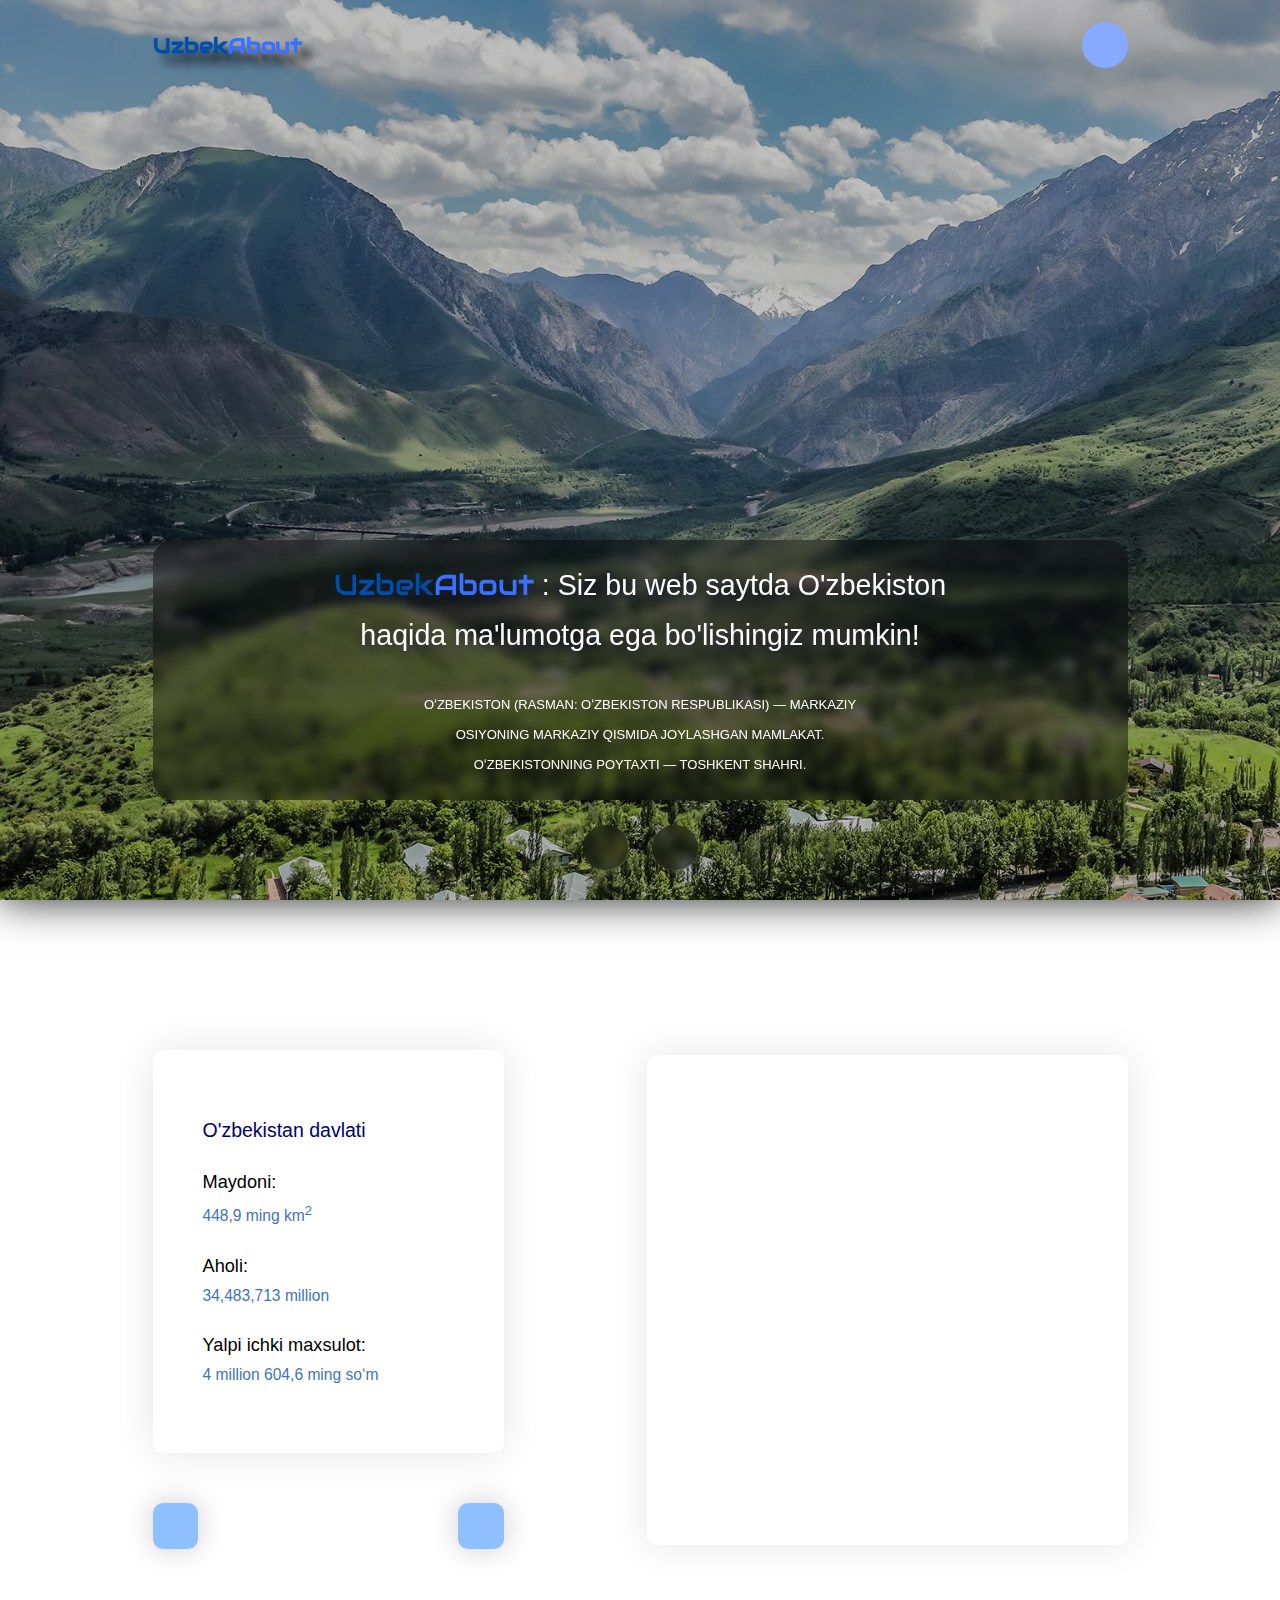
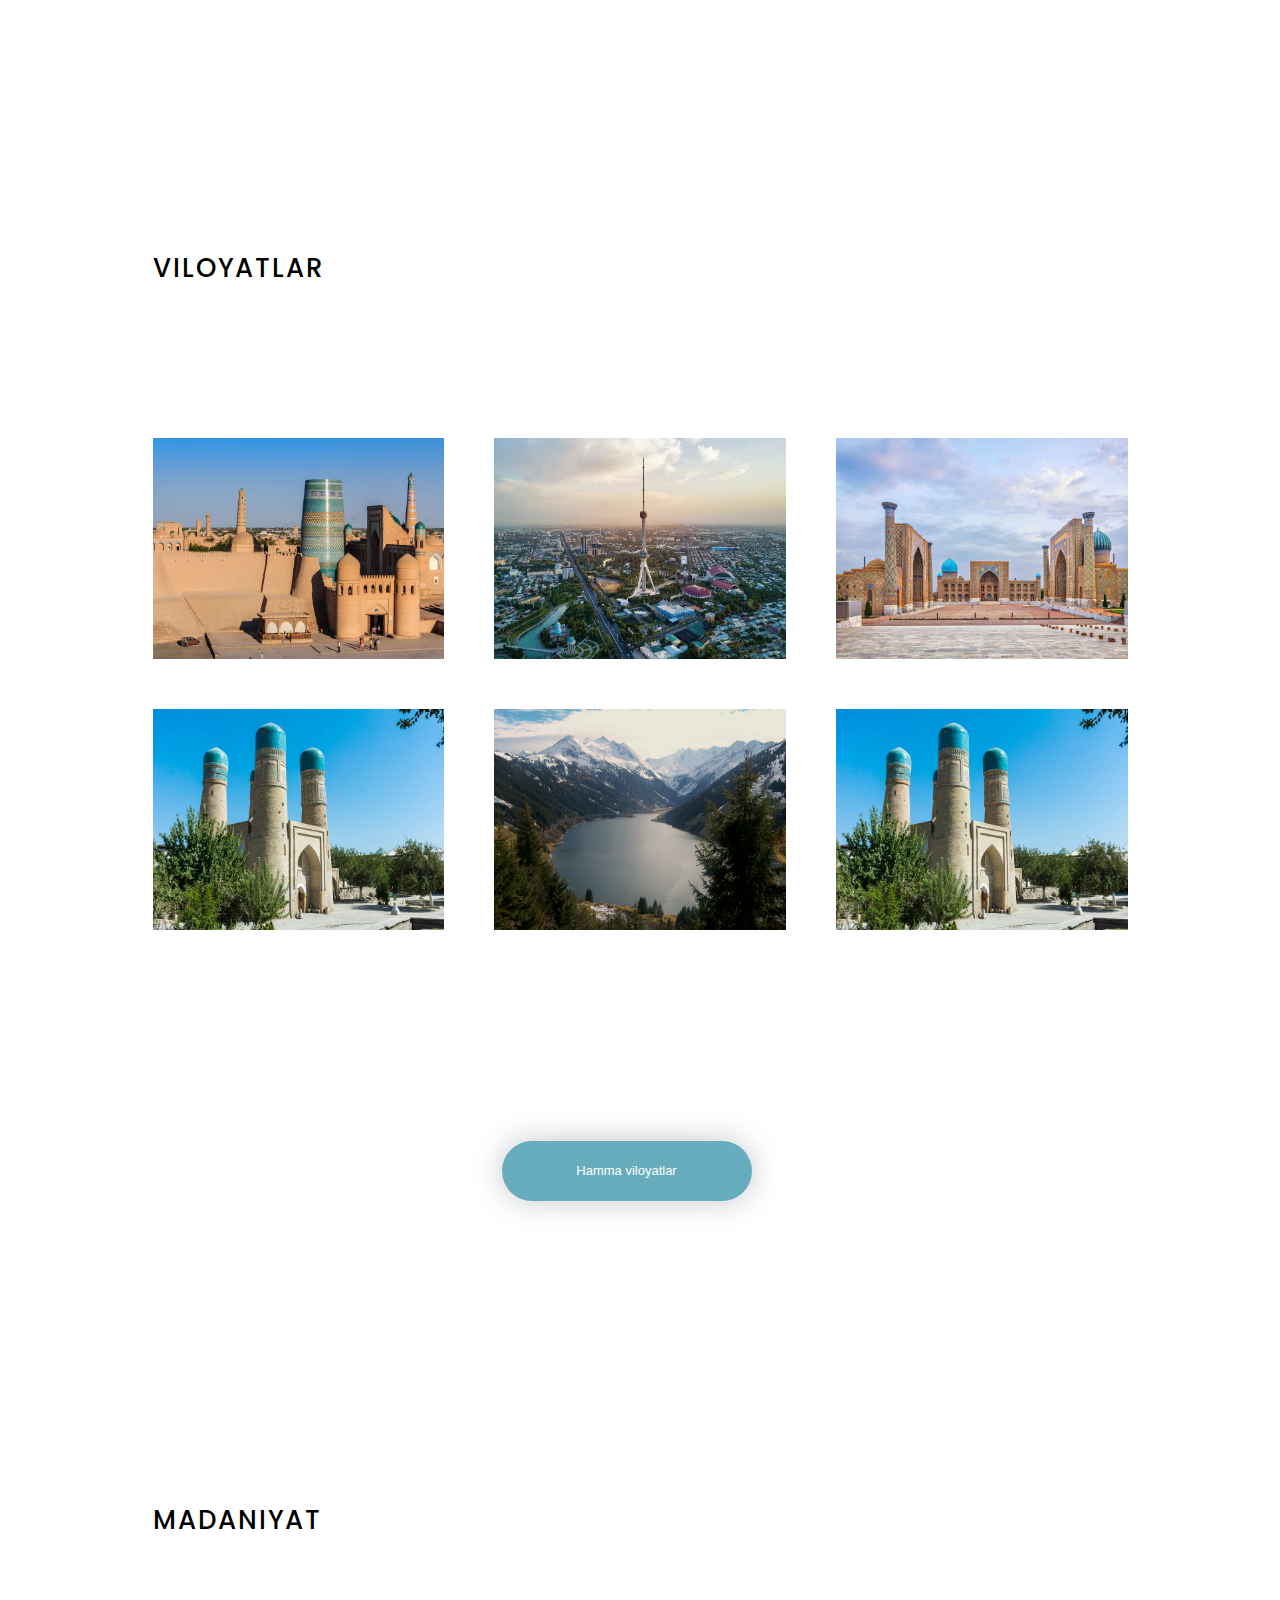
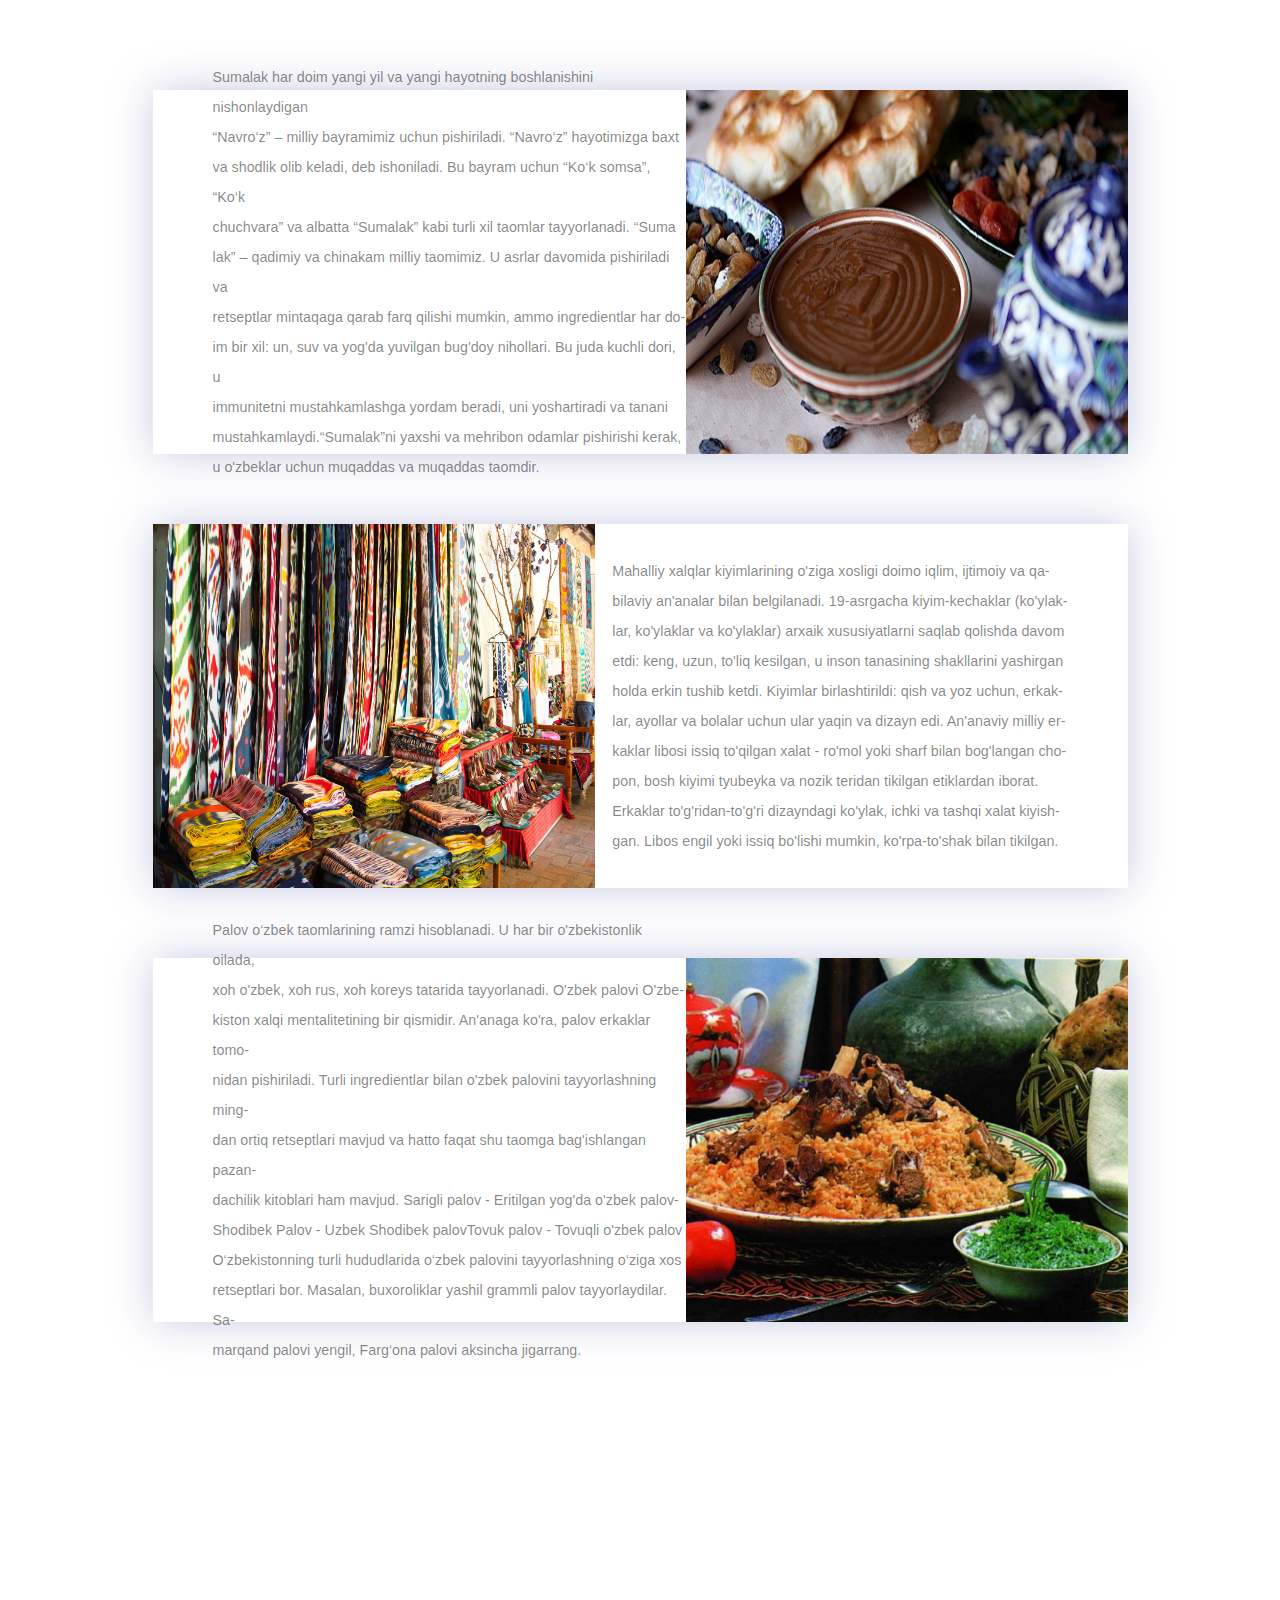
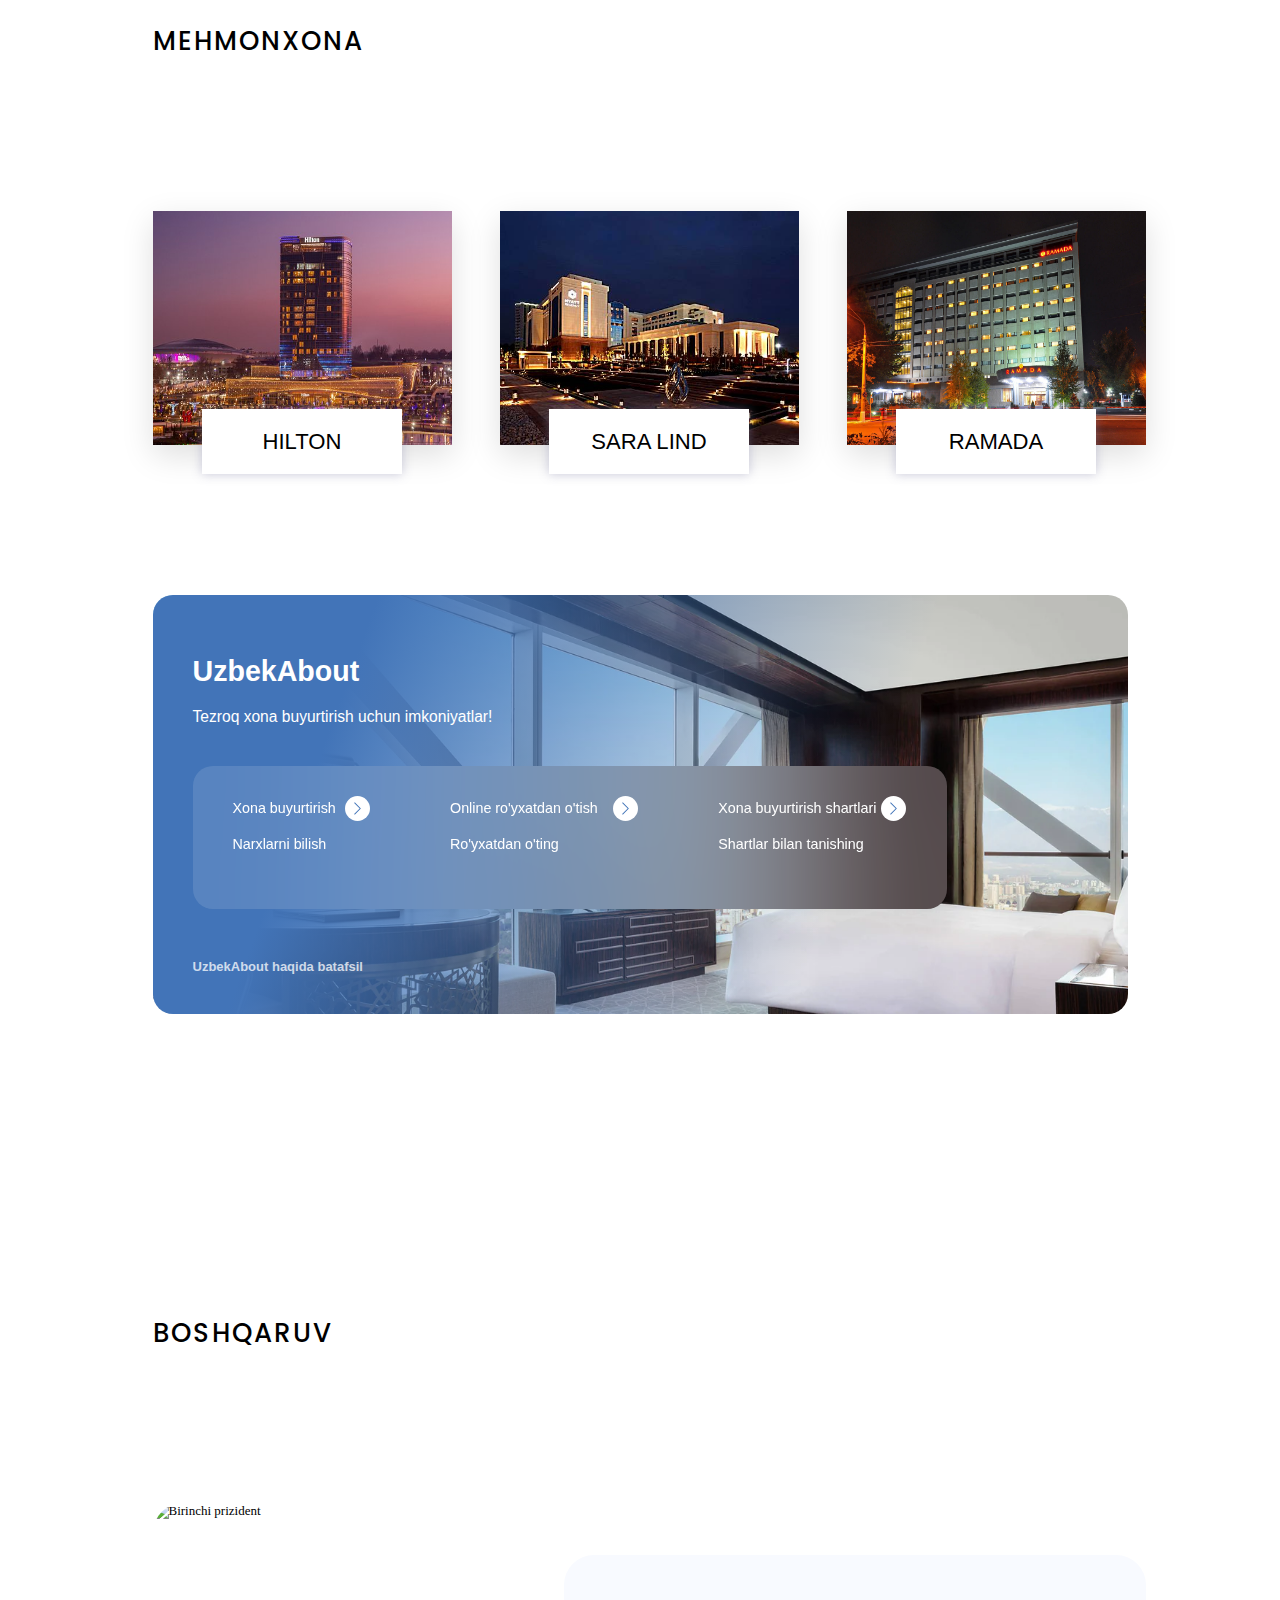
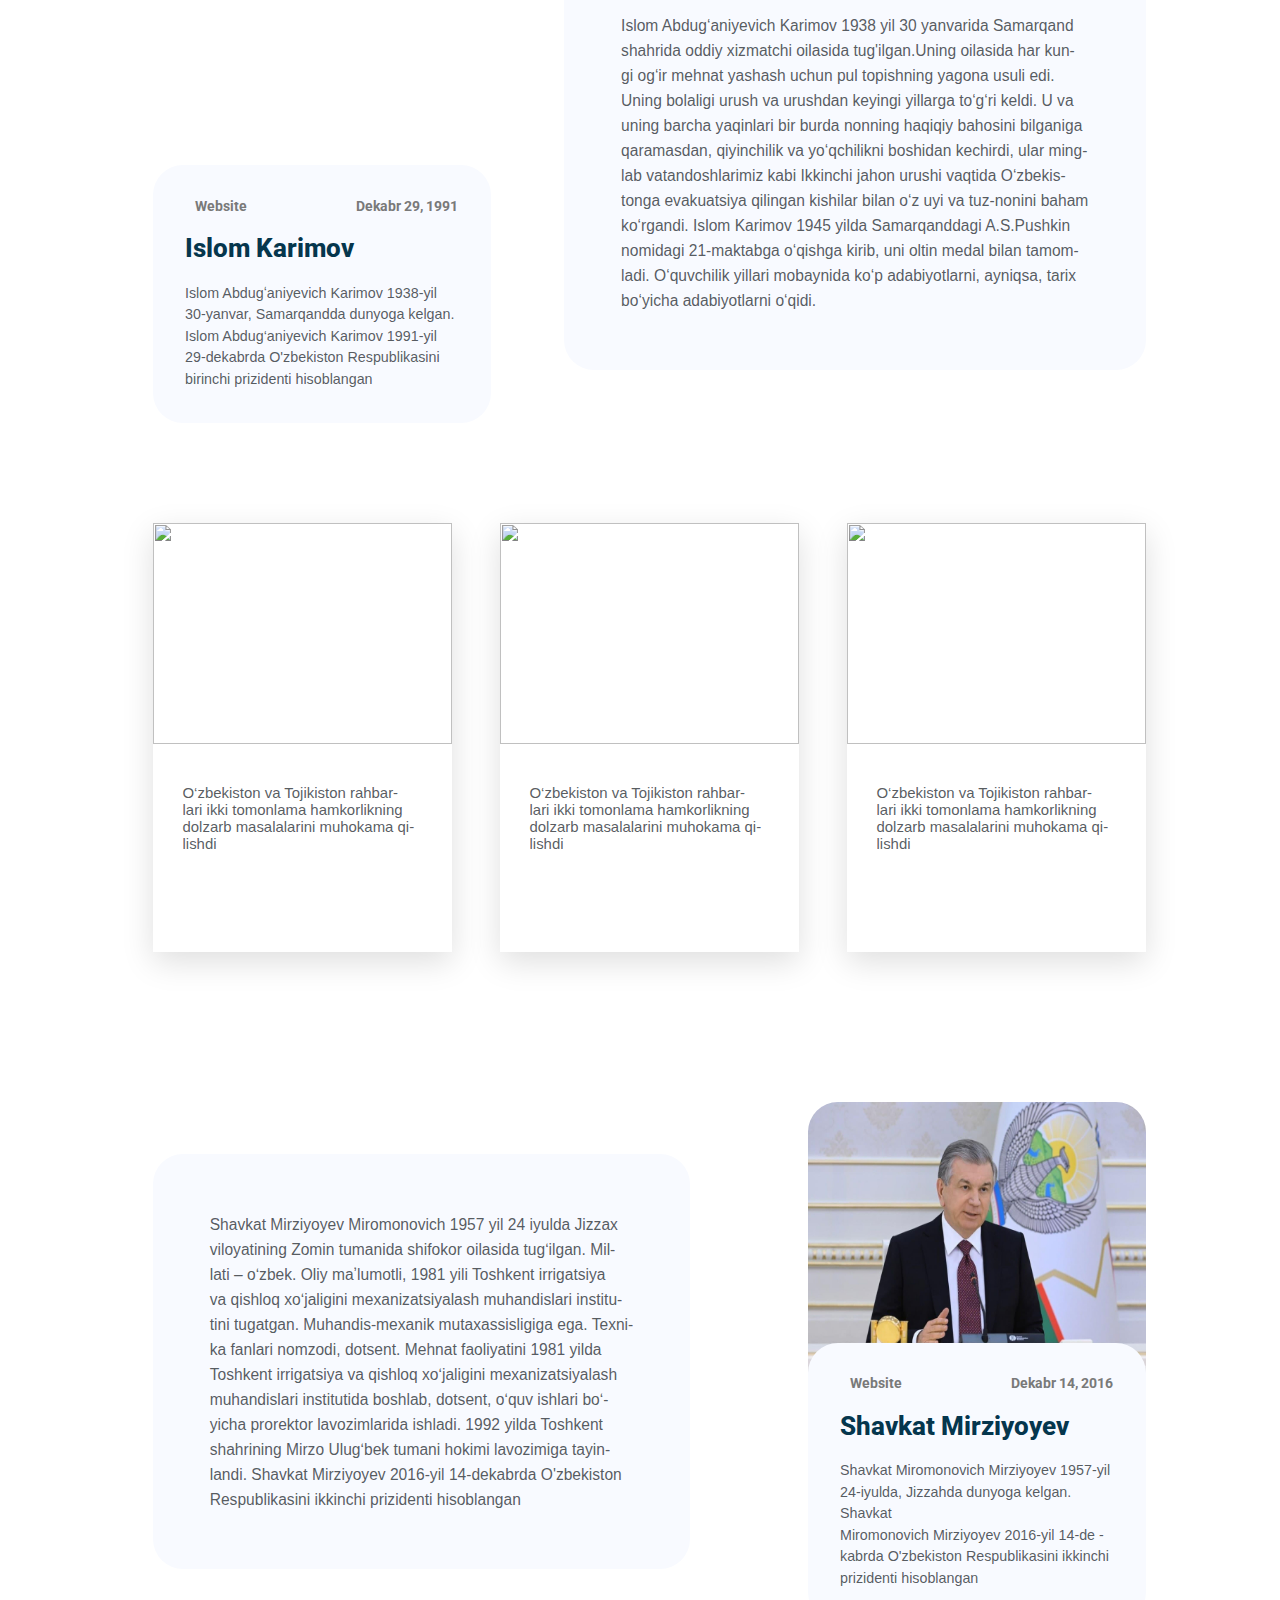
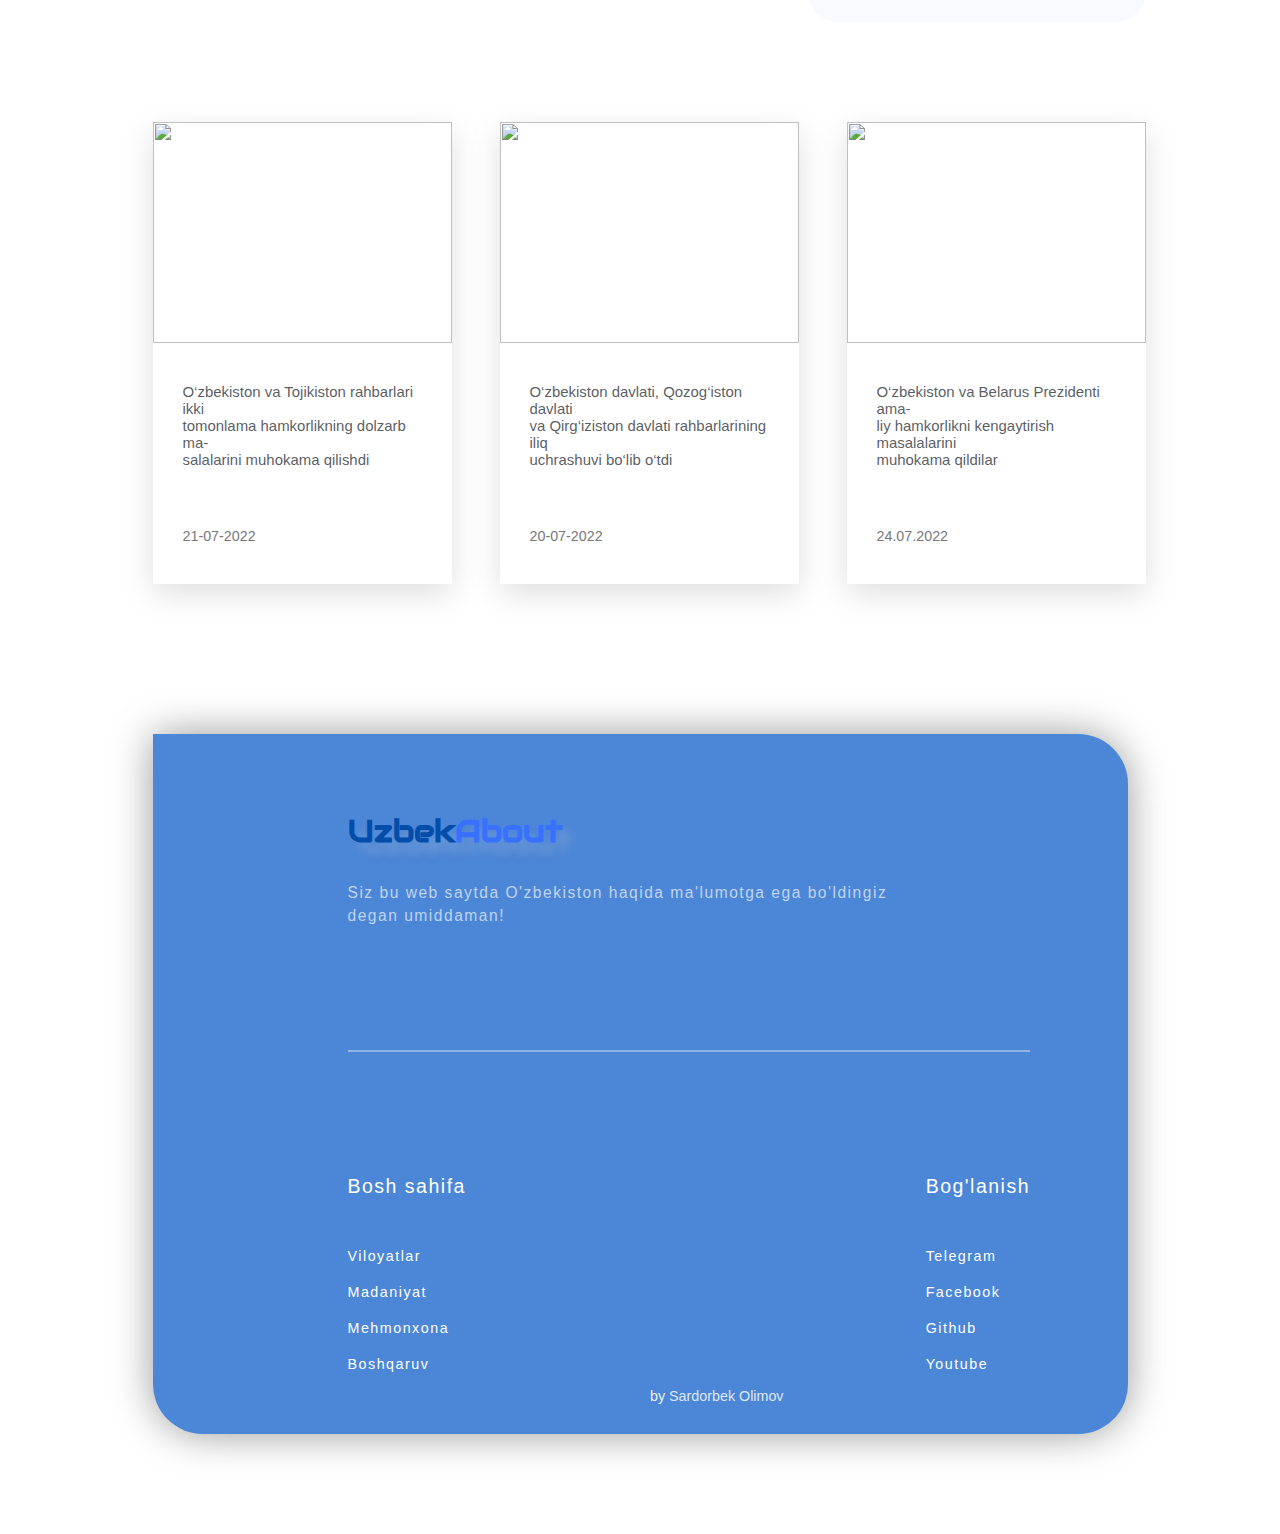
==== commit 555916c9: "added new footer and brand icon" ====
--- a/index.html
+++ b/index.html
@@ -25,6 +25,10 @@
           <a class="brand" href="index.html">
             <h1>Uzbek<span>About</span></h1>
           </a>
+          <div class="brand_icon" id="brand-icon">
+            <h1 class="brand_icon_uz">UZ</h1>
+            <h2 class="brand_icon_a">A</h2>
+          </div>
           <ul class="navUl">
             <li class="nav__item">
               <a class="nav__link" href="#home">
@@ -75,7 +79,7 @@
               </svg>
               <ul class="pages__section">
                 <li class="nav__item_pages">
-                  <a class="pages__link__item" href="symbol.html">
+                  <a class="pages__link__item" href="./assets/symbol.html">
                     <i class="fa-solid fa-atom"></i>
                     Ramzlari</a
                   >
@@ -87,7 +91,7 @@
                   >
                 </li>
                 <li class="nav__item_pages">
-                  <a class="pages__link__item" href="contact.html">
+                  <a class="pages__link__item" href="./assets/contact.html">
                     <i class="fa-solid fa-user"></i>
                     Aloqa
                   </a>
@@ -114,10 +118,10 @@
               </svg>
               <ul class="navItem_language">
                 <li class="language_link">
-                  <a href="index-eng.html">ENG</a>
+                  <a href="./assets/index-eng.html">ENG</a>
                 </li>
                 <li class="language_link">
-                  <a href="index-ru.html">RU</a>
+                  <a href="./assets/index-ru.html">RU</a>
                 </li>
               </ul>
             </li>
@@ -207,311 +211,311 @@
     <div class="homeRegion_about">
       <div class="homeRegion-container">
         <div class="homeRegion_items">
-        <div class="region-container">
-          <div class="homeRegion_row">
-            <div class="homeRegionRow_first homeRegionRow_item">
-              <ul class="regionAbout_uzbekistan homeRegion_item">
-                <div class="AboutXorazm_title regionCarosul_title">
-                  <h1>O'zbekistan davlati</h1>
-                </div>
-                <div class="territory">
-                  <h1>Maydoni:</h1>
-                  <h3>448,9 ming km<sup>2</sup></h3>
-                </div>
-                <div class="population">
-                  <h1>Aholi:</h1>
-                  <h3>34,483,713 million</h3>
-                </div>
-                <div class="gdp">
-                  <h1>Yalpi ichki maxsulot:</h1>
-                  <h3>4 million 604,6 ming so‘m</h3>
-                </div>
-              </ul>
-            </div>
-            <div class="homeRegionRow_second homeRegionRow_item">
-              <ul class="regionAbout_qoraqalpaqistan homeRegion_item">
-                <div class="AboutToshkent_title regionCarosul_title">
-                  <h1>Qoraqalpog‘iston davlati</h1>
-                </div>
-                <div class="territory">
-                  <h1>Maydoni:</h1>
-                  <h3>165600 km<sup>2</sup></h3>
-                </div>
-                <div class="population">
-                  <h1>Aholi:</h1>
-                  <h3>1.8697 million</h3>
-                </div>
-                <div class="gdp">
-                  <h1>Yalpi ichki maxsulot:</h1>
-                  <h3>14185.2 milliard so'm</h3>
-                </div>
-              </ul>
-            </div>
-            <div class="homeRegionRow_three homeRegionRow_item">
-              <ul class="regionAbout_tashkent homeRegion_item">
-                <div class="AboutToshkent_title regionCarosul_title">
-                  <h1>Toshkent shahri</h1>
-                </div>
-                <div class="territory">
-                  <h1>Maydoni:</h1>
-                  <h3>300 km<sup>2</sup></h3>
-                </div>
-                <div class="population">
-                  <h1>Aholi:</h1>
-                  <h3>2.5108 million</h3>
-                </div>
-                <div class="gdp">
-                  <h1>Yalpi ichki maxsulot:</h1>
-                  <h3>53287.1 milliard so'm</h3>
-                </div>
-              </ul>
-            </div>
-            <div class="homeRegionRow_four homeRegionRow_item">
-              <ul class="regionAbout_xorazm homeRegion_item">
-                <div class="AboutXorazm_title regionCarosul_title">
-                  <h1>Xorazm viloyati</h1>
-                </div>
-                <div class="territory">
-                  <h1>Maydoni:</h1>
-                  <h3>6300 km<sup>2</sup></h3>
-                </div>
-                <div class="population">
-                  <h1>Aholi:</h1>
-                  <h3>1.8355 million</h3>
-                </div>
-                <div class="gdp">
-                  <h1>Yalpi ichki maxsulot:</h1>
-                  <h3>15154.2 milliard so‘m</h3>
-                </div>
-              </ul>
-            </div>
-            <div class="homeRegionRow_five homeRegionRow_item">
-              <ul class="regionAbout_tashkent homeRegion_item">
-                <div class="AboutToshkent_title regionCarosul_title">
-                  <h1>Tashkent viloyati</h1>
-                </div>
-                <div class="territory">
-                  <h1>Maydoni:</h1>
-                  <h3>15300 km<sup>2</sup></h3>
-                </div>
-                <div class="population">
-                  <h1>Aholi:</h1>
-                  <h3>2.8987 million</h3>
-                </div>
-                <div class="gdp">
-                  <h1>Yalpi ichki maxsulot:</h1>
-                  <h3>38398.7 milliard so'm</h3>
-                </div>
-              </ul>
-            </div>
-            <div class="homeRegionRow_six homeRegionRow_item">
-              <ul class="regionAbout_samarqand homeRegion_item">
-                <div class="AboutToshkent_title regionCarosul_title">
-                  <h1>Samarqand viloyati</h1>
-                </div>
-                <div class="territory">
-                  <h1>Maydoni:</h1>
-                  <h3>16400 km<sup>2</sup></h3>
-                </div>
-                <div class="population">
-                  <h1>Aholi:</h1>
-                  <h3>3.7987 million</h3>
-                </div>
-                <div class="gdp">
-                  <h1>Yalpi ichki maxsulot:</h1>
-                  <h3>31187.4 milliard so'm</h3>
-                </div>
-              </ul>
-            </div>
-            <div class="homeRegionRow_seven homeRegionRow_item">
-              <ul class="regionAbout_buxoro homeRegion_item">
-                <div class="AboutXorazm_title regionCarosul_title">
-                  <h1>Buxoro viloyati</h1>
-                </div>
-                <div class="territory">
-                  <h1>Maydoni:</h1>
-                  <h3>39400 km<sup>2</sup></h3>
-                </div>
-                <div class="population">
-                  <h1>Aholi:</h1>
-                  <h3>1.8995 million</h3>
-                </div>
-                <div class="gdp">
-                  <h1>Yalpi ichki maxsulot:</h1>
-                  <h3>21151.9 milliard so‘m</h3>
-                </div>
-              </ul>
-            </div>
-            <div class="homeRegionRow_eight homeRegionRow_item">
-              <ul class="regionAbout_namangan homeRegion_item">
-                <div class="AboutToshkent_title regionCarosul_title">
-                  <h1>Namangan viloyati</h1>
-                </div>
-                <div class="territory">
-                  <h1>Maydoni:</h1>
-                  <h3>7900 km<sup>2</sup></h3>
-                </div>
-                <div class="population">
-                  <h1>Aholi:</h1>
-                  <h3>2.7527 million</h3>
-                </div>
-                <div class="gdp">
-                  <h1>Yalpi ichki maxsulot:</h1>
-                  <h3>18141.4 milliard so'm</h3>
-                </div>
-              </ul>
-            </div>
-            <div class="homeRegionRow_nine homeRegionRow_item">
-              <ul class="regionAbout_andijon homeRegion_item">
-                <div class="AboutToshkent_title regionCarosul_title">
-                  <h1>Andijon viloyati</h1>
-                </div>
-                <div class="territory">
-                  <h1>Maydoni:</h1>
-                  <h3>4200 km<sup>2</sup></h3>
-                </div>
-                <div class="population">
-                  <h1>Aholi:</h1>
-                  <h3>3.0667 million</h3>
-                </div>
-                <div class="gdp">
-                  <h1>Yalpi ichki maxsulot:</h1>
-                  <h3>27121.6 milliard so'm</h3>
-                </div>
-              </ul>
-            </div>
-            <div class="homeRegionRow_ten homeRegionRow_item">
-              <ul class="regionAbout_sirdaryo homeRegion_item">
-                <div class="AboutXorazm_title regionCarosul_title">
-                  <h1>Sirdaryo viloyati</h1>
-                </div>
-                <div class="territory">
-                  <h1>Maydoni:</h1>
-                  <h3>5100 km<sup>2</sup></h3>
-                </div>
-                <div class="population">
-                  <h1>Aholi:</h1>
-                  <h3>0.8297 million</h3>
-                </div>
-                <div class="gdp">
-                  <h1>Yalpi ichki maxsulot:</h1>
-                  <h3>8200.5 milliard so‘m</h3>
-                </div>
-              </ul>
-            </div>
-            <div class="homeRegionRow_eleven homeRegionRow_item">
-              <ul class="regionAbout_surxondaryo homeRegion_item">
-                <div class="AboutToshkent_title regionCarosul_title">
-                  <h1>Surxondaryo viloyati</h1>
-                </div>
-                <div class="territory">
-                  <h1>Maydoni:</h1>
-                  <h3>20800 km<sup>2</sup></h3>
-                </div>
-                <div class="population">
-                  <h1>Aholi:</h1>
-                  <h3>2.5693 million</h3>
-                </div>
-                <div class="gdp">
-                  <h1>Yalpi ichki maxsulot:</h1>
-                  <h3>17061.9 milliard so'm</h3>
-                </div>
-              </ul>
-            </div>
-            <div class="homeRegionRow_twelve homeRegionRow_item">
-              <ul class="regionAbout_jizzah homeRegion_item">
-                <div class="AboutToshkent_title regionCarosul_title">
-                  <h1>Jizzax viloyati</h1>
-                </div>
-                <div class="territory">
-                  <h1>Maydoni:</h1>
-                  <h3>20500 km<sup>2</sup></h3>
-                </div>
-                <div class="population">
-                  <h1>Aholi:</h1>
-                  <h3>1.3521 million</h3>
-                </div>
-                <div class="gdp">
-                  <h1>Yalpi ichki maxsulot:</h1>
-                  <h3>11820.2 milliard so'm</h3>
-                </div>
-              </ul>
-            </div>
-            <div class="homeRegionRow_threetheeen homeRegionRow_item">
-              <ul class="regionAbout_fergana homeRegion_item">
-                <div class="AboutXorazm_title regionCarosul_title">
-                  <h1>Farg‘ona viloyati</h1>
-                </div>
-                <div class="territory">
-                  <h1>Maydoni:</h1>
-                  <h3>6800 km<sup>2</sup></h3>
-                </div>
-                <div class="population">
-                  <h1>Aholi:</h1>
-                  <h3>3.6831 million</h3>
-                </div>
-                <div class="gdp">
-                  <h1>Yalpi ichki maxsulot:</h1>
-                  <h3>25181.2 milliard so‘m</h3>
-                </div>
-              </ul>
-            </div>
-            <div class="homeRegionRow_fourtheen homeRegionRow_item">
-              <ul class="regionAbout_qashqadaryo homeRegion_item">
-                <div class="AboutToshkent_title regionCarosul_title">
-                  <h1>Qashqadaryo viloyati</h1>
-                </div>
-                <div class="territory">
-                  <h1>Maydoni:</h1>
-                  <h3>28400 km<sup>2</sup></h3>
-                </div>
-                <div class="population">
-                  <h1>Aholi:</h1>
-                  <h3>3.2133 million</h3>
-                </div>
-                <div class="gdp">
-                  <h1>Yalpi ichki maxsulot:</h1>
-                  <h3>28412.2 milliard so'm</h3>
-                </div>
-              </ul>
-            </div>
-            <div class="homeRegionRow_fiftheen homeRegionRow_item">
-              <ul class="regionAbout_navoiy homeRegion_item">
-                <div class="AboutToshkent_title regionCarosul_title">
-                  <h1>Navoiy viloyati</h1>
-                </div>
-                <div class="territory">
-                  <h1>Maydoni:</h1>
-                  <h3>11800 km<sup>2</sup></h3>
-                </div>
-                <div class="population">
-                  <h1>Aholi:</h1>
-                  <h3>0.9743 million</h3>
-                </div>
-                <div class="gdp">
-                  <h1>Yalpi ichki maxsulot:</h1>
-                  <h3>21729 milliard so'm</h3>
-                </div>
-              </ul>
-            </div>
-          </div>
-        </div>
-        <div class="carousel_button_center">
-          <div class="regionCarousel_button">
-            <i class="fa-solid fa-angle-left" id="prew_region"></i>
-            <i class="fa-solid fa-angle-right" id="next_region"></i>
-          </div>
-        </div>
-      </div>
-      <div class="map">
-        <iframe
-          src="https://www.google.com/maps/embed?pb=!1m18!1m12!1m3!1d95925.51709077595!2d69.2649984!3d41.2942336!2m3!1f0!2f0!3f0!3m2!1i1024!2i768!4f13.1!3m3!1m2!1s0x38aef7e2f1d90e45%3A0x24e3caaa0efb6eb!2z0JDRjdGA0L7Qv9C-0YDRgg!5e0!3m2!1sru!2s!4v1656308804295!5m2!1sru!2s"
-          style="border: 0"
-          allowfullscreen="true"
-          loading="lazy"
-          referrerpolicy="no-referrer-when-downgrade"
-        ></iframe>
-      </div>
+          <div class="region-container">
+            <div class="homeRegion_row">
+              <div class="homeRegionRow_first homeRegionRow_item">
+                <ul class="regionAbout_uzbekistan homeRegion_item">
+                  <div class="AboutXorazm_title regionCarosul_title">
+                    <h1>O'zbekistan davlati</h1>
+                  </div>
+                  <div class="territory">
+                    <h1>Maydoni:</h1>
+                    <h3>448,9 ming km<sup>2</sup></h3>
+                  </div>
+                  <div class="population">
+                    <h1>Aholi:</h1>
+                    <h3>34,483,713 million</h3>
+                  </div>
+                  <div class="gdp">
+                    <h1>Yalpi ichki maxsulot:</h1>
+                    <h3>4 million 604,6 ming so‘m</h3>
+                  </div>
+                </ul>
+              </div>
+              <div class="homeRegionRow_second homeRegionRow_item">
+                <ul class="regionAbout_qoraqalpaqistan homeRegion_item">
+                  <div class="AboutToshkent_title regionCarosul_title">
+                    <h1>Qoraqalpog‘iston davlati</h1>
+                  </div>
+                  <div class="territory">
+                    <h1>Maydoni:</h1>
+                    <h3>165600 km<sup>2</sup></h3>
+                  </div>
+                  <div class="population">
+                    <h1>Aholi:</h1>
+                    <h3>1.8697 million</h3>
+                  </div>
+                  <div class="gdp">
+                    <h1>Yalpi ichki maxsulot:</h1>
+                    <h3>14185.2 milliard so'm</h3>
+                  </div>
+                </ul>
+              </div>
+              <div class="homeRegionRow_three homeRegionRow_item">
+                <ul class="regionAbout_tashkent homeRegion_item">
+                  <div class="AboutToshkent_title regionCarosul_title">
+                    <h1>Toshkent shahri</h1>
+                  </div>
+                  <div class="territory">
+                    <h1>Maydoni:</h1>
+                    <h3>300 km<sup>2</sup></h3>
+                  </div>
+                  <div class="population">
+                    <h1>Aholi:</h1>
+                    <h3>2.5108 million</h3>
+                  </div>
+                  <div class="gdp">
+                    <h1>Yalpi ichki maxsulot:</h1>
+                    <h3>53287.1 milliard so'm</h3>
+                  </div>
+                </ul>
+              </div>
+              <div class="homeRegionRow_four homeRegionRow_item">
+                <ul class="regionAbout_xorazm homeRegion_item">
+                  <div class="AboutXorazm_title regionCarosul_title">
+                    <h1>Xorazm viloyati</h1>
+                  </div>
+                  <div class="territory">
+                    <h1>Maydoni:</h1>
+                    <h3>6300 km<sup>2</sup></h3>
+                  </div>
+                  <div class="population">
+                    <h1>Aholi:</h1>
+                    <h3>1.8355 million</h3>
+                  </div>
+                  <div class="gdp">
+                    <h1>Yalpi ichki maxsulot:</h1>
+                    <h3>15154.2 milliard so‘m</h3>
+                  </div>
+                </ul>
+              </div>
+              <div class="homeRegionRow_five homeRegionRow_item">
+                <ul class="regionAbout_tashkent homeRegion_item">
+                  <div class="AboutToshkent_title regionCarosul_title">
+                    <h1>Tashkent viloyati</h1>
+                  </div>
+                  <div class="territory">
+                    <h1>Maydoni:</h1>
+                    <h3>15300 km<sup>2</sup></h3>
+                  </div>
+                  <div class="population">
+                    <h1>Aholi:</h1>
+                    <h3>2.8987 million</h3>
+                  </div>
+                  <div class="gdp">
+                    <h1>Yalpi ichki maxsulot:</h1>
+                    <h3>38398.7 milliard so'm</h3>
+                  </div>
+                </ul>
+              </div>
+              <div class="homeRegionRow_six homeRegionRow_item">
+                <ul class="regionAbout_samarqand homeRegion_item">
+                  <div class="AboutToshkent_title regionCarosul_title">
+                    <h1>Samarqand viloyati</h1>
+                  </div>
+                  <div class="territory">
+                    <h1>Maydoni:</h1>
+                    <h3>16400 km<sup>2</sup></h3>
+                  </div>
+                  <div class="population">
+                    <h1>Aholi:</h1>
+                    <h3>3.7987 million</h3>
+                  </div>
+                  <div class="gdp">
+                    <h1>Yalpi ichki maxsulot:</h1>
+                    <h3>31187.4 milliard so'm</h3>
+                  </div>
+                </ul>
+              </div>
+              <div class="homeRegionRow_seven homeRegionRow_item">
+                <ul class="regionAbout_buxoro homeRegion_item">
+                  <div class="AboutXorazm_title regionCarosul_title">
+                    <h1>Buxoro viloyati</h1>
+                  </div>
+                  <div class="territory">
+                    <h1>Maydoni:</h1>
+                    <h3>39400 km<sup>2</sup></h3>
+                  </div>
+                  <div class="population">
+                    <h1>Aholi:</h1>
+                    <h3>1.8995 million</h3>
+                  </div>
+                  <div class="gdp">
+                    <h1>Yalpi ichki maxsulot:</h1>
+                    <h3>21151.9 milliard so‘m</h3>
+                  </div>
+                </ul>
+              </div>
+              <div class="homeRegionRow_eight homeRegionRow_item">
+                <ul class="regionAbout_namangan homeRegion_item">
+                  <div class="AboutToshkent_title regionCarosul_title">
+                    <h1>Namangan viloyati</h1>
+                  </div>
+                  <div class="territory">
+                    <h1>Maydoni:</h1>
+                    <h3>7900 km<sup>2</sup></h3>
+                  </div>
+                  <div class="population">
+                    <h1>Aholi:</h1>
+                    <h3>2.7527 million</h3>
+                  </div>
+                  <div class="gdp">
+                    <h1>Yalpi ichki maxsulot:</h1>
+                    <h3>18141.4 milliard so'm</h3>
+                  </div>
+                </ul>
+              </div>
+              <div class="homeRegionRow_nine homeRegionRow_item">
+                <ul class="regionAbout_andijon homeRegion_item">
+                  <div class="AboutToshkent_title regionCarosul_title">
+                    <h1>Andijon viloyati</h1>
+                  </div>
+                  <div class="territory">
+                    <h1>Maydoni:</h1>
+                    <h3>4200 km<sup>2</sup></h3>
+                  </div>
+                  <div class="population">
+                    <h1>Aholi:</h1>
+                    <h3>3.0667 million</h3>
+                  </div>
+                  <div class="gdp">
+                    <h1>Yalpi ichki maxsulot:</h1>
+                    <h3>27121.6 milliard so'm</h3>
+                  </div>
+                </ul>
+              </div>
+              <div class="homeRegionRow_ten homeRegionRow_item">
+                <ul class="regionAbout_sirdaryo homeRegion_item">
+                  <div class="AboutXorazm_title regionCarosul_title">
+                    <h1>Sirdaryo viloyati</h1>
+                  </div>
+                  <div class="territory">
+                    <h1>Maydoni:</h1>
+                    <h3>5100 km<sup>2</sup></h3>
+                  </div>
+                  <div class="population">
+                    <h1>Aholi:</h1>
+                    <h3>0.8297 million</h3>
+                  </div>
+                  <div class="gdp">
+                    <h1>Yalpi ichki maxsulot:</h1>
+                    <h3>8200.5 milliard so‘m</h3>
+                  </div>
+                </ul>
+              </div>
+              <div class="homeRegionRow_eleven homeRegionRow_item">
+                <ul class="regionAbout_surxondaryo homeRegion_item">
+                  <div class="AboutToshkent_title regionCarosul_title">
+                    <h1>Surxondaryo viloyati</h1>
+                  </div>
+                  <div class="territory">
+                    <h1>Maydoni:</h1>
+                    <h3>20800 km<sup>2</sup></h3>
+                  </div>
+                  <div class="population">
+                    <h1>Aholi:</h1>
+                    <h3>2.5693 million</h3>
+                  </div>
+                  <div class="gdp">
+                    <h1>Yalpi ichki maxsulot:</h1>
+                    <h3>17061.9 milliard so'm</h3>
+                  </div>
+                </ul>
+              </div>
+              <div class="homeRegionRow_twelve homeRegionRow_item">
+                <ul class="regionAbout_jizzah homeRegion_item">
+                  <div class="AboutToshkent_title regionCarosul_title">
+                    <h1>Jizzax viloyati</h1>
+                  </div>
+                  <div class="territory">
+                    <h1>Maydoni:</h1>
+                    <h3>20500 km<sup>2</sup></h3>
+                  </div>
+                  <div class="population">
+                    <h1>Aholi:</h1>
+                    <h3>1.3521 million</h3>
+                  </div>
+                  <div class="gdp">
+                    <h1>Yalpi ichki maxsulot:</h1>
+                    <h3>11820.2 milliard so'm</h3>
+                  </div>
+                </ul>
+              </div>
+              <div class="homeRegionRow_threetheeen homeRegionRow_item">
+                <ul class="regionAbout_fergana homeRegion_item">
+                  <div class="AboutXorazm_title regionCarosul_title">
+                    <h1>Farg‘ona viloyati</h1>
+                  </div>
+                  <div class="territory">
+                    <h1>Maydoni:</h1>
+                    <h3>6800 km<sup>2</sup></h3>
+                  </div>
+                  <div class="population">
+                    <h1>Aholi:</h1>
+                    <h3>3.6831 million</h3>
+                  </div>
+                  <div class="gdp">
+                    <h1>Yalpi ichki maxsulot:</h1>
+                    <h3>25181.2 milliard so‘m</h3>
+                  </div>
+                </ul>
+              </div>
+              <div class="homeRegionRow_fourtheen homeRegionRow_item">
+                <ul class="regionAbout_qashqadaryo homeRegion_item">
+                  <div class="AboutToshkent_title regionCarosul_title">
+                    <h1>Qashqadaryo viloyati</h1>
+                  </div>
+                  <div class="territory">
+                    <h1>Maydoni:</h1>
+                    <h3>28400 km<sup>2</sup></h3>
+                  </div>
+                  <div class="population">
+                    <h1>Aholi:</h1>
+                    <h3>3.2133 million</h3>
+                  </div>
+                  <div class="gdp">
+                    <h1>Yalpi ichki maxsulot:</h1>
+                    <h3>28412.2 milliard so'm</h3>
+                  </div>
+                </ul>
+              </div>
+              <div class="homeRegionRow_fiftheen homeRegionRow_item">
+                <ul class="regionAbout_navoiy homeRegion_item">
+                  <div class="AboutToshkent_title regionCarosul_title">
+                    <h1>Navoiy viloyati</h1>
+                  </div>
+                  <div class="territory">
+                    <h1>Maydoni:</h1>
+                    <h3>11800 km<sup>2</sup></h3>
+                  </div>
+                  <div class="population">
+                    <h1>Aholi:</h1>
+                    <h3>0.9743 million</h3>
+                  </div>
+                  <div class="gdp">
+                    <h1>Yalpi ichki maxsulot:</h1>
+                    <h3>21729 milliard so'm</h3>
+                  </div>
+                </ul>
+              </div>
+            </div>
+          </div>
+          <div class="carousel_button_center">
+            <div class="regionCarousel_button">
+              <i class="fa-solid fa-angle-left" id="prew_region"></i>
+              <i class="fa-solid fa-angle-right" id="next_region"></i>
+            </div>
+          </div>
+        </div>
+        <div class="map">
+          <iframe
+            src="https://www.google.com/maps/embed?pb=!1m18!1m12!1m3!1d95925.51709077595!2d69.2649984!3d41.2942336!2m3!1f0!2f0!3f0!3m2!1i1024!2i768!4f13.1!3m3!1m2!1s0x38aef7e2f1d90e45%3A0x24e3caaa0efb6eb!2z0JDRjdGA0L7Qv9C-0YDRgg!5e0!3m2!1sru!2s!4v1656308804295!5m2!1sru!2s"
+            style="border: 0"
+            allowfullscreen="true"
+            loading="lazy"
+            referrerpolicy="no-referrer-when-downgrade"
+          ></iframe>
+        </div>
       </div>
     </div>
 
@@ -1171,110 +1175,45 @@
 
     <!---------  FOOTER  --------->
     <footer>
-      <div class="goodbye">
-        <div class="contact_brand">
-          <a href="#home">
-            <h1>Uzbek<span>About</span></h1>
-          </a>
-        </div>
-        <div class="website_map">
-          <a href="#home">
-            Bosh sahifa
-            <svg
-              xmlns="http://www.w3.org/2000/svg"
-              width="16"
-              height="16"
-              fill="currentColor"
-              class="bi bi-chevron-up"
-              viewBox="0 0 16 16"
-            >
-              <path
-                fill-rule="evenodd"
-                d="M7.646 4.646a.5.5 0 0 1 .708 0l6 6a.5.5 0 0 1-.708.708L8 5.707l-5.646 5.647a.5.5 0 0 1-.708-.708l6-6z"
-              /></svg
-          ></a>
-          <a href="#region">
-            Viloyatlar
-            <svg
-              xmlns="http://www.w3.org/2000/svg"
-              width="16"
-              height="16"
-              fill="currentColor"
-              class="bi bi-chevron-up"
-              viewBox="0 0 16 16"
-            >
-              <path
-                fill-rule="evenodd"
-                d="M7.646 4.646a.5.5 0 0 1 .708 0l6 6a.5.5 0 0 1-.708.708L8 5.707l-5.646 5.647a.5.5 0 0 1-.708-.708l6-6z"
-              /></svg
-          ></a>
-          <a href="#symbol">
-            Ramzlari
-            <svg
-              xmlns="http://www.w3.org/2000/svg"
-              width="16"
-              height="16"
-              fill="currentColor"
-              class="bi bi-chevron-up"
-              viewBox="0 0 16 16"
-            >
-              <path
-                fill-rule="evenodd"
-                d="M7.646 4.646a.5.5 0 0 1 .708 0l6 6a.5.5 0 0 1-.708.708L8 5.707l-5.646 5.647a.5.5 0 0 1-.708-.708l6-6z"
-              /></svg
-          ></a>
-          <a href="#culture">
-            Madaniyat
-            <svg
-              xmlns="http://www.w3.org/2000/svg"
-              width="16"
-              height="16"
-              fill="currentColor"
-              class="bi bi-chevron-up"
-              viewBox="0 0 16 16"
-            >
-              <path
-                fill-rule="evenodd"
-                d="M7.646 4.646a.5.5 0 0 1 .708 0l6 6a.5.5 0 0 1-.708.708L8 5.707l-5.646 5.647a.5.5 0 0 1-.708-.708l6-6z"
-              /></svg
-          ></a>
-          <a href="#hotel">
-            Mehmonxona
-            <svg
-              xmlns="http://www.w3.org/2000/svg"
-              width="16"
-              height="16"
-              fill="currentColor"
-              class="bi bi-chevron-up"
-              viewBox="0 0 16 16"
-            >
-              <path
-                fill-rule="evenodd"
-                d="M7.646 4.646a.5.5 0 0 1 .708 0l6 6a.5.5 0 0 1-.708.708L8 5.707l-5.646 5.647a.5.5 0 0 1-.708-.708l6-6z"
-              /></svg
-          ></a>
-          <a href="contact.html">
-            Aloqa
-            <svg
-              xmlns="http://www.w3.org/2000/svg"
-              width="16"
-              height="16"
-              fill="currentColor"
-              class="bi bi-chevron-up"
-              viewBox="0 0 16 16"
-            >
-              <path
-                fill-rule="evenodd"
-                d="M7.646 4.646a.5.5 0 0 1 .708 0l6 6a.5.5 0 0 1-.708.708L8 5.707l-5.646 5.647a.5.5 0 0 1-.708-.708l6-6z"
-              /></svg
-          ></a>
-        </div>
-        <div class="website_admin">
-          <h1>Sardorbek Olimov</h1>
+      <div class="container">
+        <div class="goodbye">
+          <div class="contact_brand">
+            <a href="#home">
+              <h1>Uzbek<span>About</span></h1>
+            </a>
+            <p>
+              Siz bu web saytda O'zbekiston haqida ma'lumotga ega bo'ldingiz<br />
+              degan umiddaman!<br />
+            </p>
+          </div>
+          <div class="footer_hr"></div>
+          <div class="goodbye_links">
+            <div class="website_map">
+              <a href="#home"> Bosh sahifa</a>
+              <a href="#region"> Viloyatlar</a>
+              <a href="#culture"> Madaniyat</a>
+              <a href="#hotel"> Mehmonxona</a>
+              <a href="#managment"> Boshqaruv</a>
+            </div>
+            <div class="follow">
+              <a href="#">Bog'lanish </a>
+              <a href="#">Telegram </a>
+              <a href="#">Facebook </a>
+              <a href="#">Github </a>
+              <a href="#">Youtube </a>
+            </div>
+          </div>
+          <div class="by">
+            <h1>
+              <i class="fa-solid fa-user-gear"></i>
+              by
+              <a href="#">Sardorbek Olimov</a>
+            </h1>
+          </div>
         </div>
       </div>
     </footer>
 
-    <script src="./app.js"></script>
+    <script src="./js/app.js"></script>
   </body>
 </html>
--- a/css/index.css
+++ b/css/index.css
@@ -110,7 +110,7 @@
   height: 90px;
   z-index: 20;
   align-items: center;
-  transition: all 0.7s;
+  transition: all 1s;
 }
 .scroll-header {
   background-color: white;
@@ -134,6 +134,39 @@
 }
 .brand span {
   color: #3971ff;
+}
+.brand_icon {
+  display: none;
+  position: relative;
+  width: 4.6rem;
+  height: 4rem;
+}
+.brand_icon_uz, .brand_icon_a {
+  position: absolute;
+  display: flex;
+  justify-content: center;
+  align-items: center;
+  color: white;
+  font-family: "Trebuchet MS", "Lucida Sans Unicode", "Lucida Grande",
+    "Lucida Sans", Arial, sans-serif;
+  font-weight: 300;
+  font-size: 1.1rem;
+  width: 3rem;
+  height: 3rem;
+  cursor: pointer;
+  border-radius: 50%;
+  background-color: #4e76dc;
+}
+.brand_icon_uz {
+  top: 0;
+  left: 0;
+  z-index: 5;
+}
+.brand_icon_a {
+  z-index: 2;
+  bottom: 0;
+  right: 0;
+  background-color: rgb(135, 169, 255);
 }
 .nav__item {
   display: flex;
@@ -538,7 +571,7 @@
   font-weight: 300;
   font-size: 1.2rem;
 }
-.map  iframe {
+.map iframe {
   width: 37rem;
   height: 37.625rem;
   border-radius: 10px;
@@ -1171,58 +1204,86 @@
 /* GOODBYE */
 
 .goodbye {
-  background-color: #4274b8;
-  height: 400px;
-  width: 100%;
-  display: flex;
-  justify-content: center;
-  align-items: center;
+  position: relative;
+  background-color: #4c86d6;
+  border-radius: 0 50px 50px 50px;
+  height: 700px;
+  width: 100%;
+  display: flex;
+  justify-content: space-around;
+  padding-left: 20%;
+  padding-right: 10%;
   flex-direction: column;
-}
-.website_map {
-  display: flex;
-  justify-content: center;
-  align-items: center;
-  margin-bottom: 60px;
-}
-.website_map a {
-  display: flex;
-  align-items: center;
-  justify-content: center;
-  margin-top: 0;
-  margin-right: 40px;
+  margin-bottom: 100px;
+  box-shadow: 0 0 40px rgba(0, 0, 0, 0.4);
+}
+.goodbye_links {
+  display: flex;
+  width: 100%;
+  justify-content: space-between;
+}
+.website_map,
+.follow {
+  display: flex;
+  flex-direction: column;
+  justify-content: center;
+}
+.website_map a,
+.follow a {
   text-decoration: none;
   color: white;
+  font-family: "Trebuchet MS", "Lucida Sans Unicode", "Lucida Grande",
+    "Lucida Sans", Arial, sans-serif;
+  font-size: 1.1rem;
+  font-weight: 300;
+  transition: all 0.3s linear;
+  margin-bottom: 20px;
+  letter-spacing: 1.5px;
+}
+.website_map a:last-child,
+.follow a:last-child {
+  margin-bottom: 0;
+}
+.website_map a:first-child,
+.follow a:first-child {
+  margin-bottom: 50px;
+  font-size: 1.5rem;
+}
+.website_map a:first-child:hover,
+.follow a:first-child:hover {
+  opacity: 1;
+}
+.website_map a:hover,
+.follow a:hover {
+  opacity: 0.7;
+}
+.contact_brand a {
+  text-decoration: none;
+  padding-left: 100px;
+}
+.contact_brand a h1 {
+  font-family: "Audiowide", cursive;
+  color: rgb(0, 77, 170);
+  font-size: 2.4rem;
+  text-shadow: 10px 10px 10px rgba(220, 220, 220, 0.209);
+  margin-bottom: 30px;
+}
+.contact_brand a span {
+  color: #3971ff;
+}
+.contact_brand p {
+  color: rgba(255, 255, 255, 0.653);
   font-family: "Trebuchet MS", "Lucida Sans Unicode", "Lucida Grande",
     "Lucida Sans", Arial, sans-serif;
   font-size: 1.2rem;
   font-weight: 300;
-  transition: all 0.3s linear;
-}
-.website_map a:last-child {
-  margin-right: 0;
-}
-.website_map a:hover {
-  margin-top: -15px;
-}
-.website_map a svg {
-  color: white;
-  margin-left: 10px;
-}
-.contact_brand {
-  margin-bottom: 60px;
-}
-.contact_brand a {
-  text-decoration: none;
-  padding-left: 100px;
-}
-.contact_brand a h1 {
-  font-family: "Audiowide", cursive;
-  color: rgb(0, 0, 118);
-  font-size: 2.7rem;
-}
-.contact_brand a span {
-  color: blue;
+  line-height: 150%;
+  letter-spacing: 1.5px;
+}
+.footer_hr {
+  width: 100%;
+  height: 2px;
+  background-color: rgba(255, 255, 255, 0.38);
 }
 
 .website_admin h1 {
@@ -1233,3 +1294,22 @@
   font-weight: 300;
   margin-left: 20px;
 }
+
+.by {
+  position: absolute;
+  bottom: 30px;
+  left: 50%;
+}
+.by h1,
+.by a {
+  color: white;
+  text-decoration: none;
+  font-size: 1.1rem;
+  font-family: "Trebuchet MS", "Lucida Sans Unicode", "Lucida Grande",
+    "Lucida Sans", Arial, sans-serif;
+  font-weight: 300;
+  opacity: 0.9;
+}
+.by i {
+  margin-right: 10px;
+}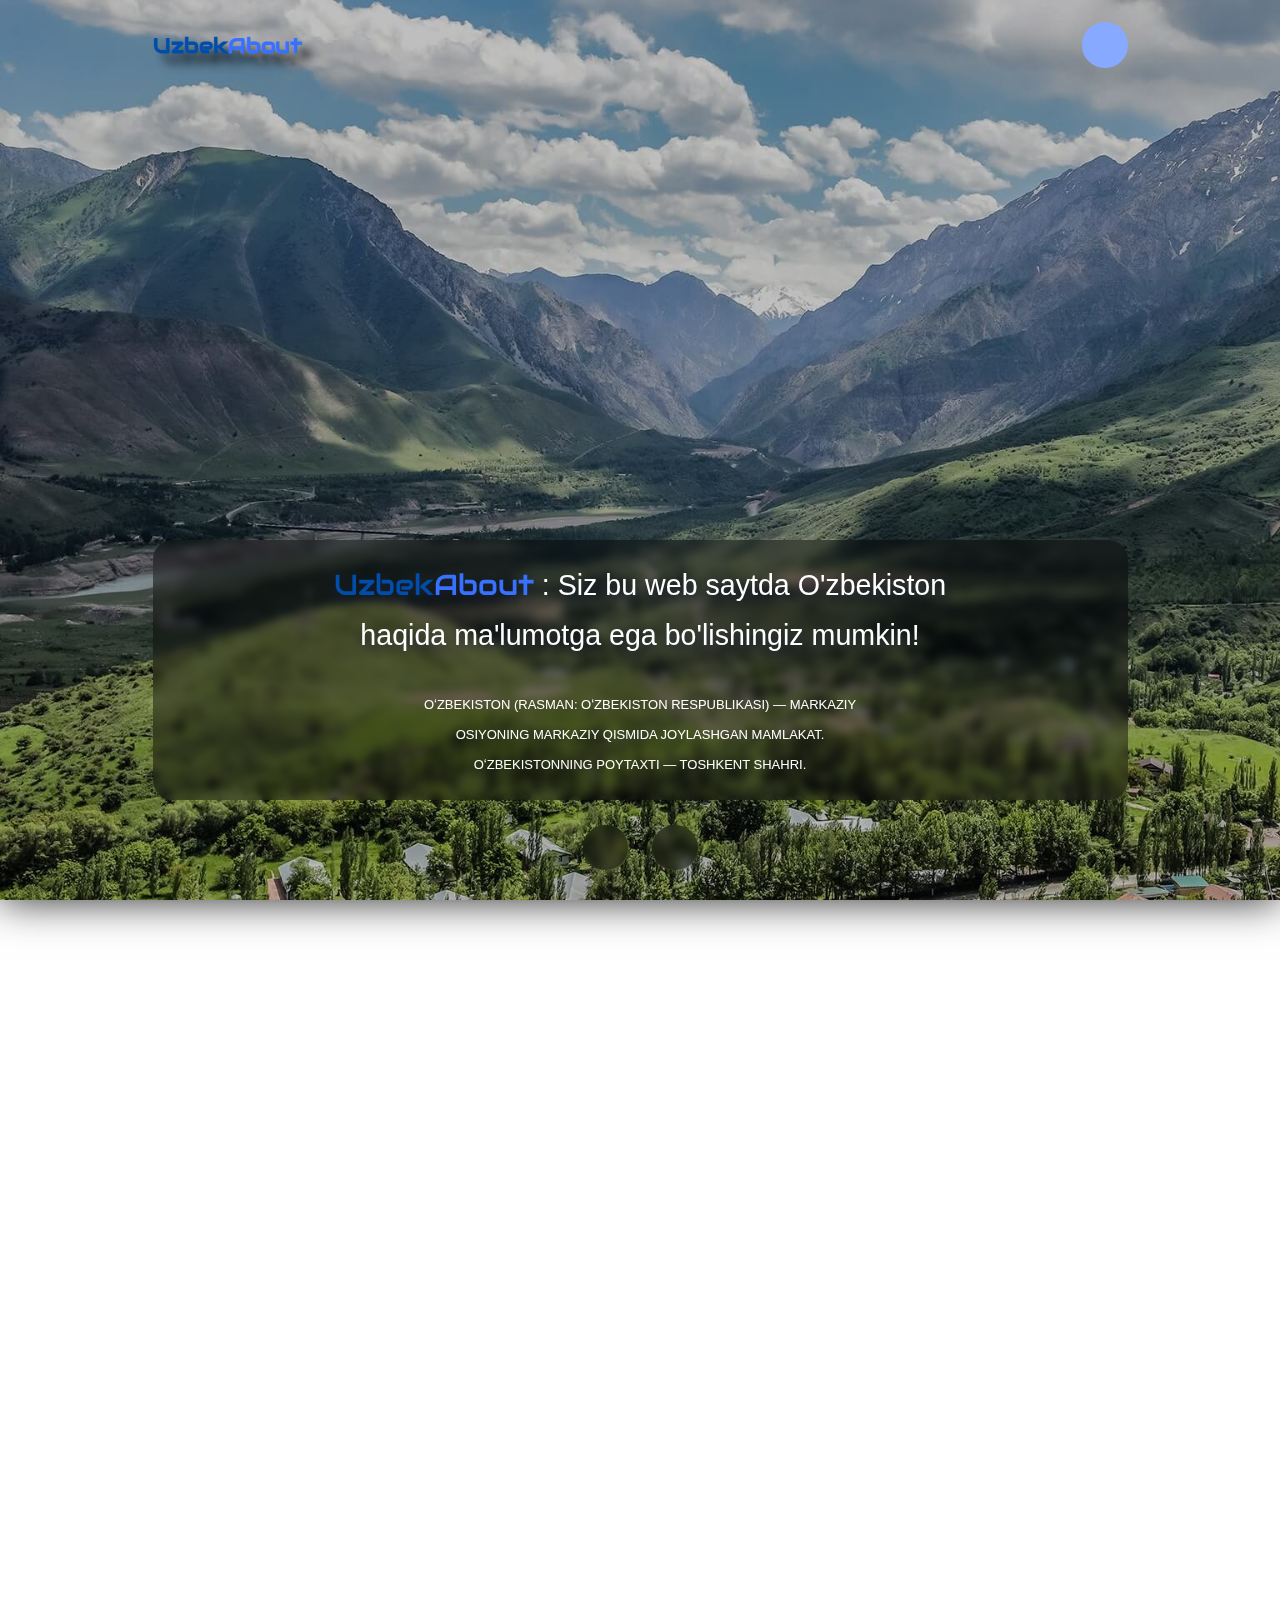
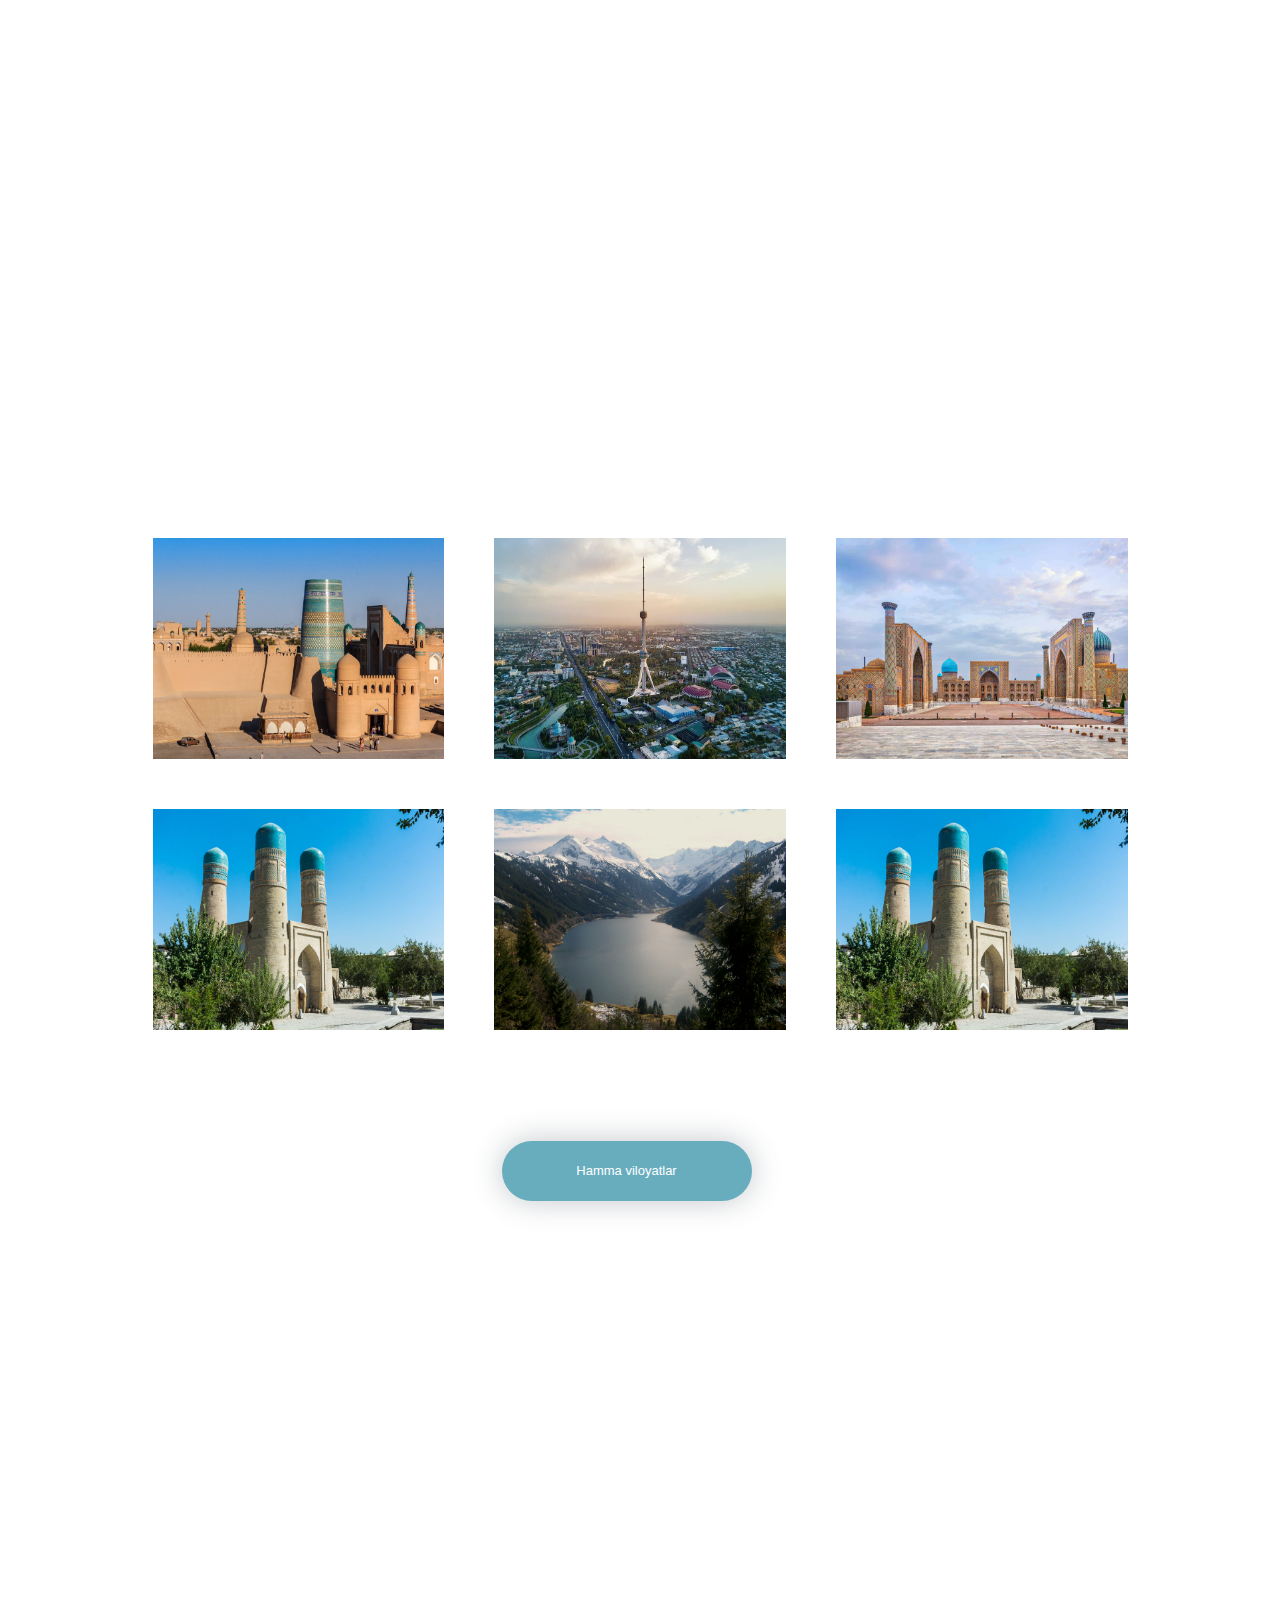
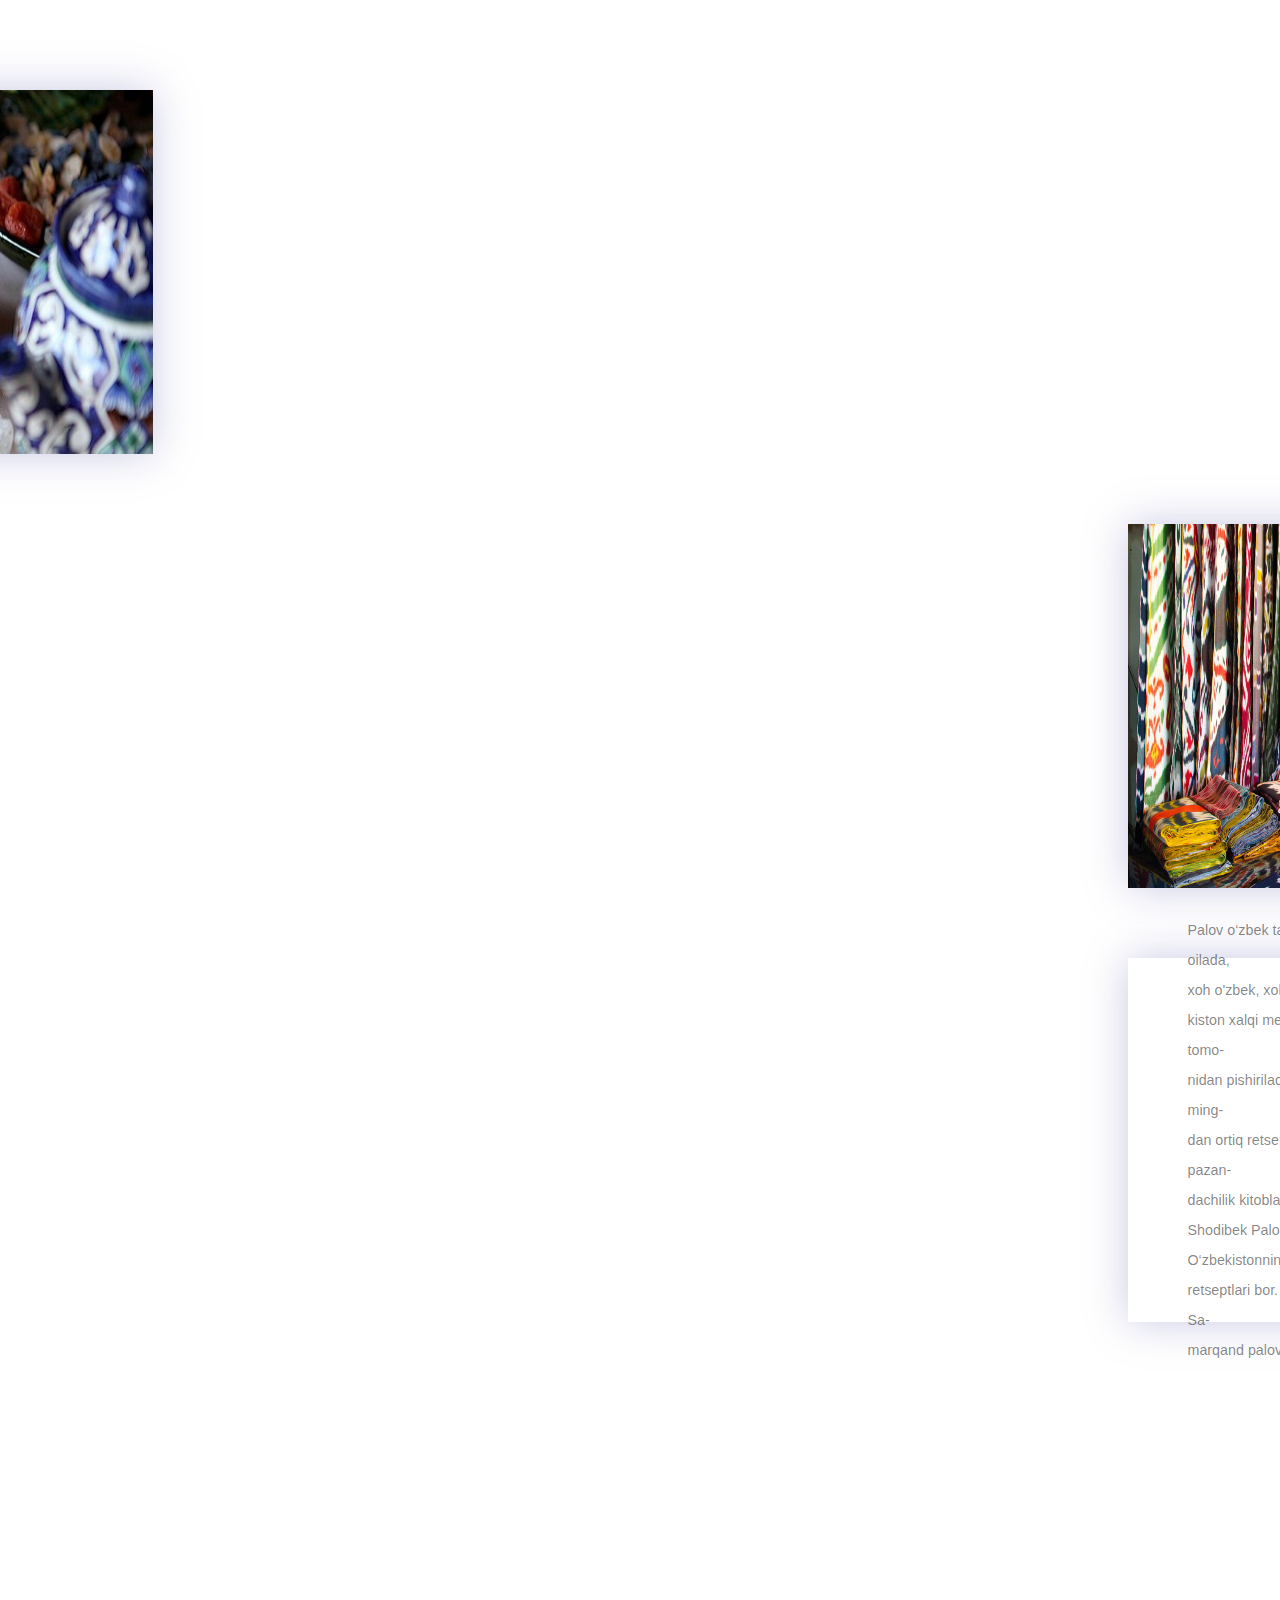
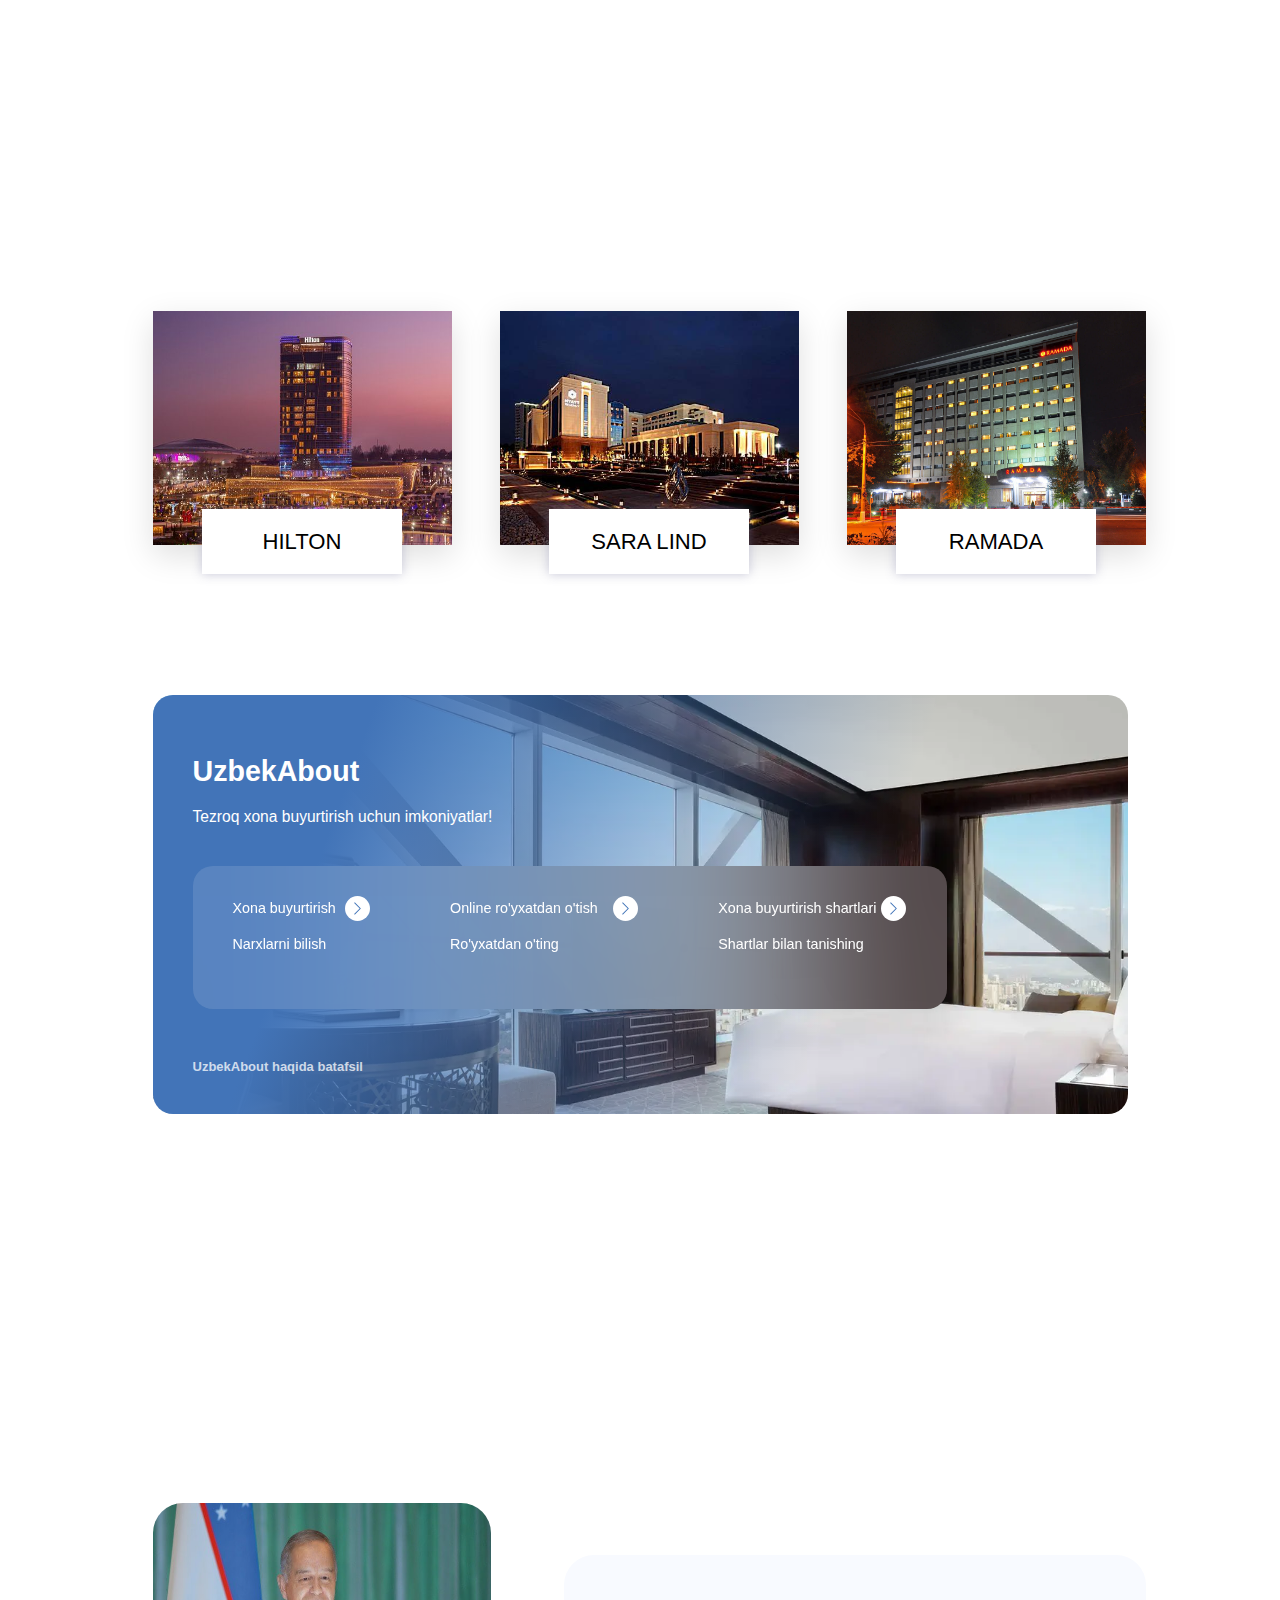
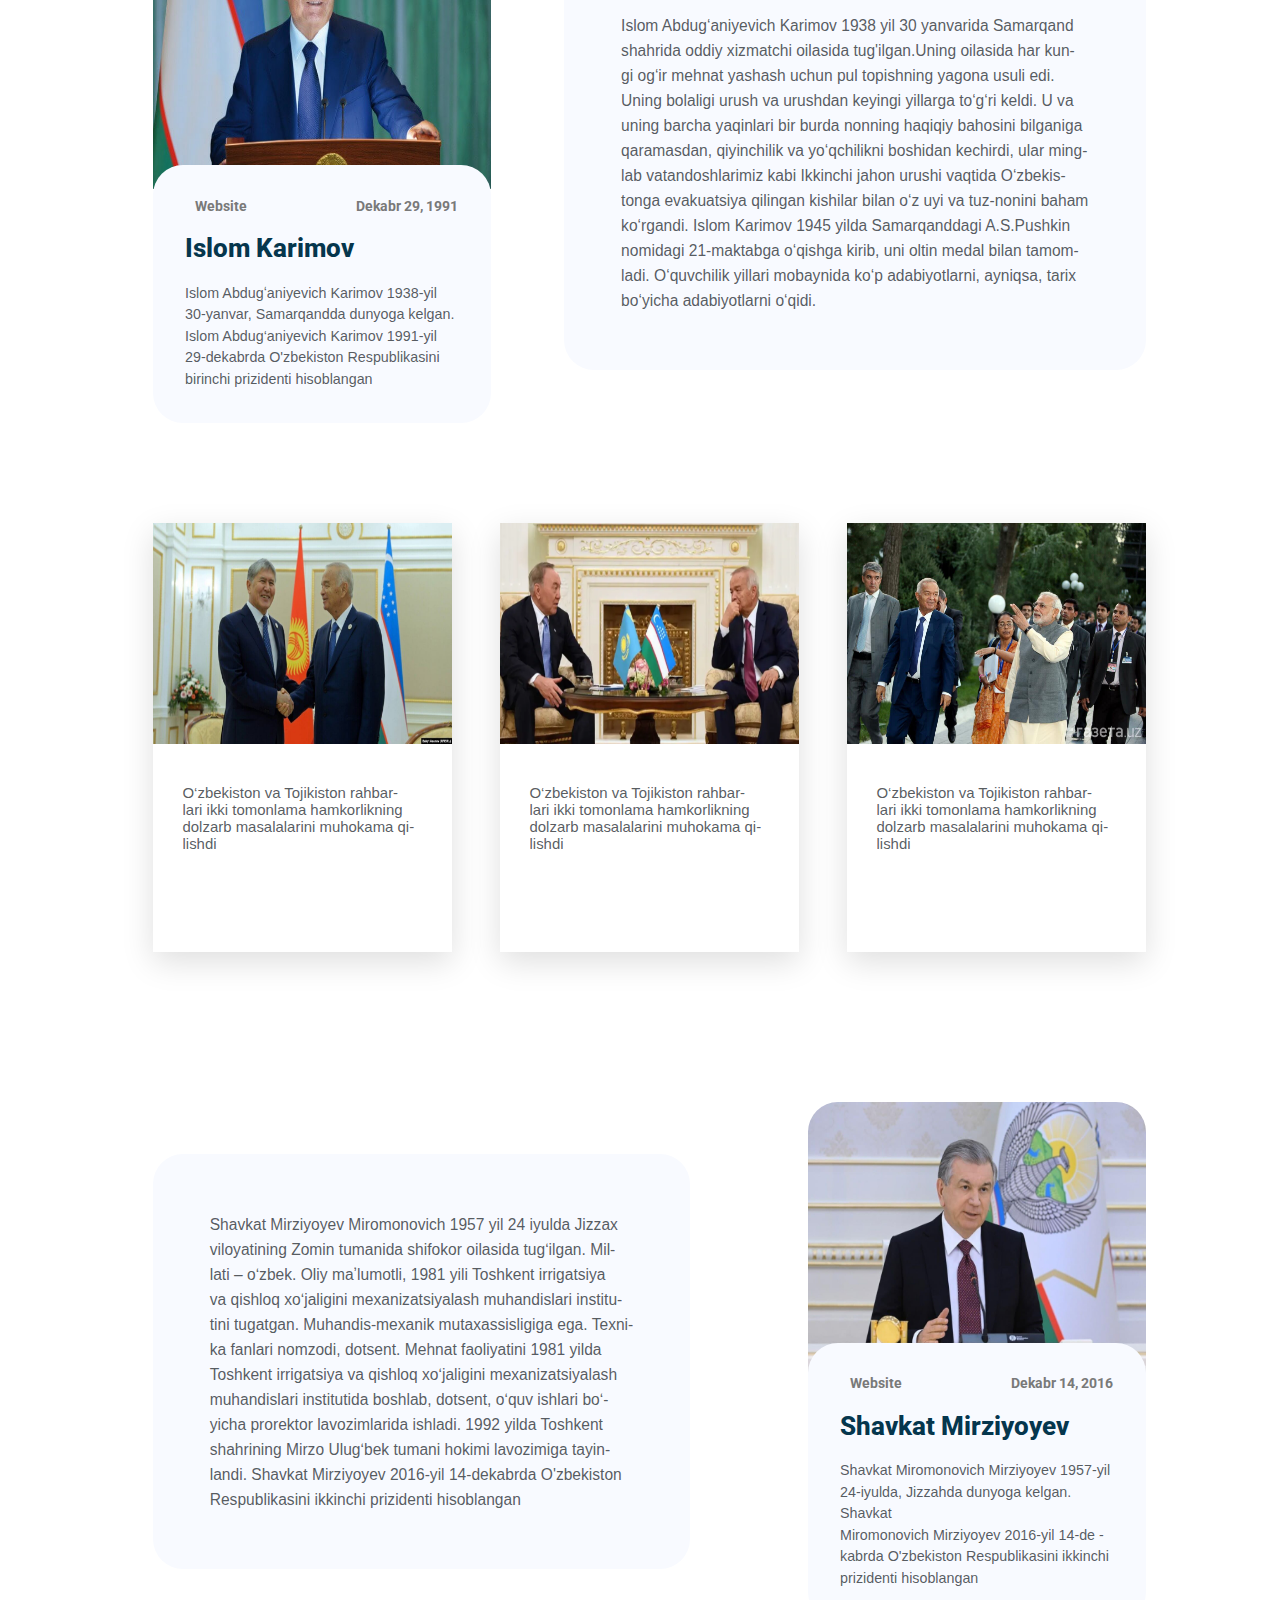
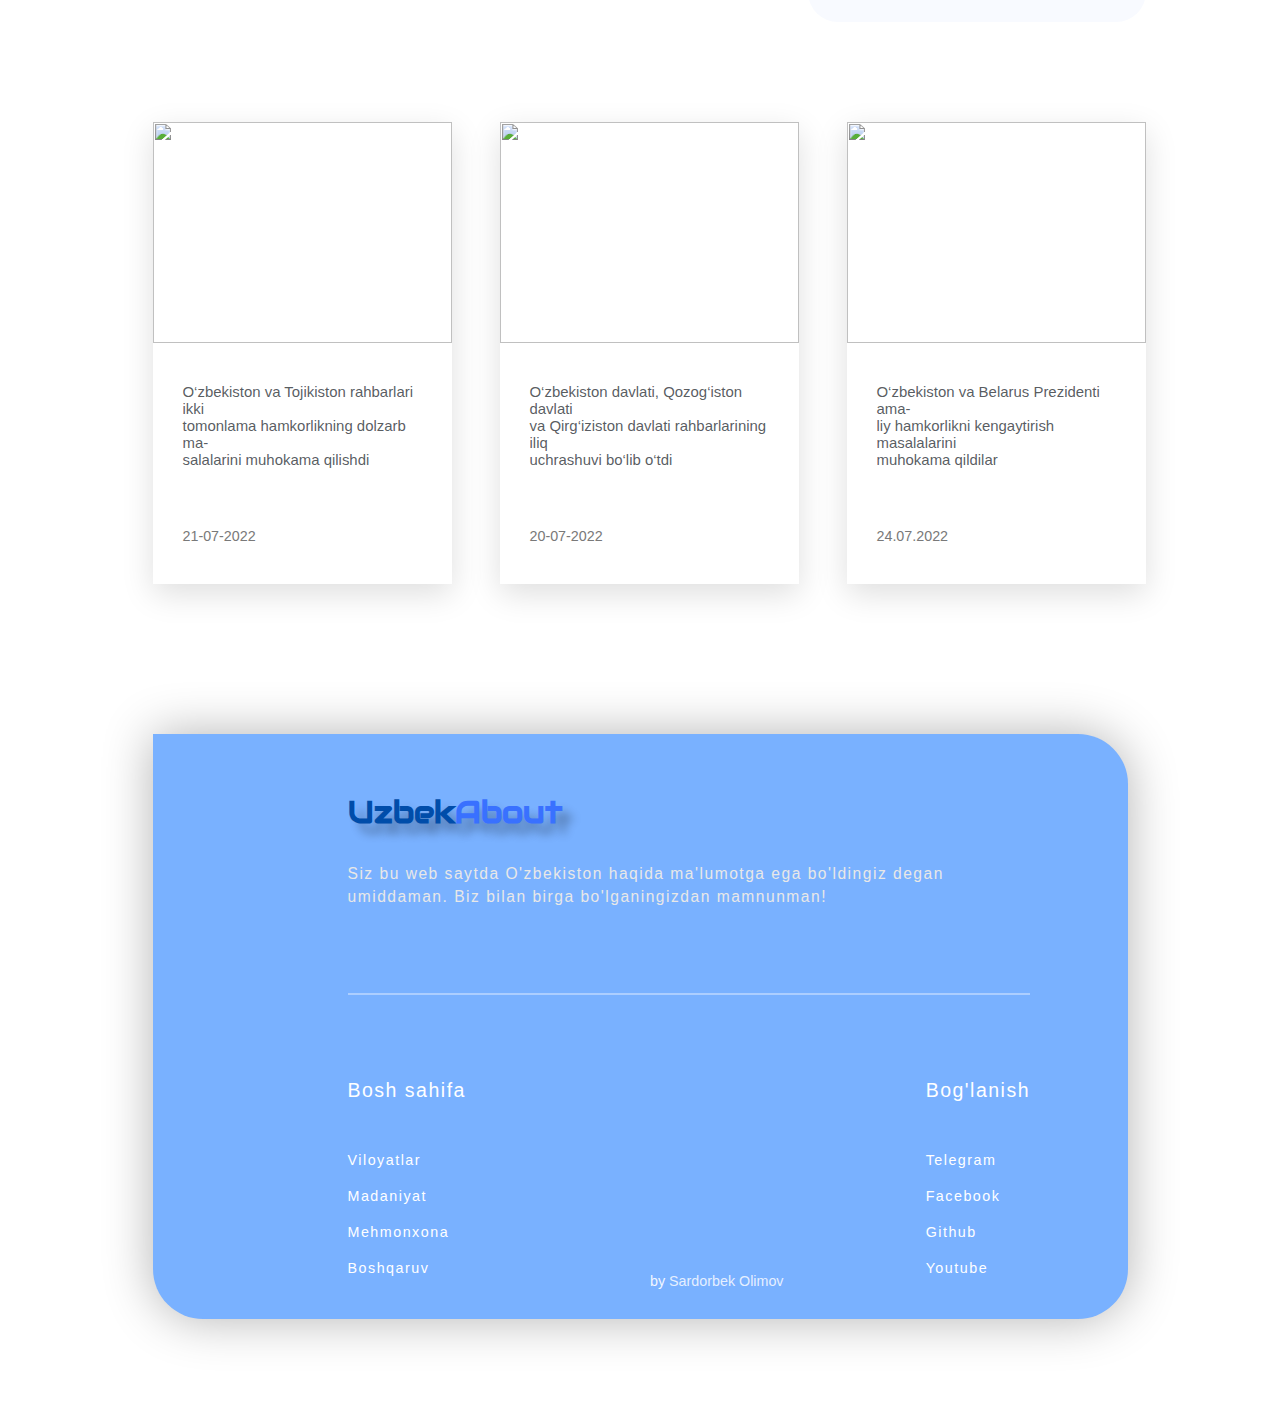
==== commit 3ebe8006: "optimized images" ====
--- a/index.html
+++ b/index.html
@@ -523,7 +523,7 @@
     <section id="region">
       <div class="region">
         <div class="container">
-          <div class="region_title">
+          <div class="region_title" id="title">
             <h1>Viloyatlar</h1>
           </div>
         </div>
@@ -626,7 +626,7 @@
     <section id="culture">
       <div class="culture">
         <div class="container">
-          <div class="culture_title">
+          <div class="culture_title" id="title">
             <h1>Madaniyat</h1>
           </div>
         </div>
@@ -734,7 +734,7 @@
     <section id="hotel">
       <div class="hotel">
         <div class="container">
-          <div class="hotel_title">
+          <div class="hotel_title" id="title">
             <h1>Mehmonxona</h1>
           </div>
         </div>
@@ -893,7 +893,7 @@
     <section id="managment">
       <div class="managment">
         <div class="container">
-          <div class="managment_title">
+          <div class="managment_title" id="title">
             <h1>Boshqaruv</h1>
           </div>
         </div>
@@ -1182,8 +1182,8 @@
               <h1>Uzbek<span>About</span></h1>
             </a>
             <p>
-              Siz bu web saytda O'zbekiston haqida ma'lumotga ega bo'ldingiz<br />
-              degan umiddaman!<br />
+              Siz bu web saytda O'zbekiston haqida ma'lumotga ega bo'ldingiz degan<br />
+              umiddaman. Biz bilan birga bo'lganingizdan mamnunman!<br />
             </p>
           </div>
           <div class="footer_hr"></div>
--- a/css/index.css
+++ b/css/index.css
@@ -34,6 +34,10 @@
 ::-webkit-scrollbar-thumb {
   background-color: rgba(0, 0, 0, 0.585);
 }
+#title {
+  transition: all 2s;
+  transform: translateX(-200%);
+}
 
 .angle_top {
   display: none;
@@ -141,7 +145,8 @@
   width: 4.6rem;
   height: 4rem;
 }
-.brand_icon_uz, .brand_icon_a {
+.brand_icon_uz,
+.brand_icon_a {
   position: absolute;
   display: flex;
   justify-content: center;
@@ -508,12 +513,14 @@
   display: flex;
   flex-direction: column;
   align-items: center;
+  opacity: 0;
+  transition: all 1s;
+  transform: translateY(150px);
 }
 .homeRegion_row {
   display: flex;
   transition: all 1.5s ease;
   margin-bottom: 70px;
-  transform: translateX(0);
 }
 .region-container {
   overflow: hidden;
@@ -571,6 +578,11 @@
   font-weight: 300;
   font-size: 1.2rem;
 }
+.map {
+  opacity: 0;
+  transition: all 1s;
+  transform: translateY(150px);
+}
 .map iframe {
   width: 37rem;
   height: 37.625rem;
@@ -655,7 +667,8 @@
   display: flex;
   position: relative;
   overflow: hidden;
-  transition: all 1s ease;
+  transition: all 2s ease;
+  transform: translateY(100px);
 }
 .regionItem_img:hover img {
   transform: scale(2);
@@ -755,13 +768,19 @@
 .sumalak {
   padding-left: 60px;
   margin-bottom: 70px;
+  transition: all 3s;
+  transform: translateX(-100%);
 }
 .clothes {
   padding-left: 0;
   padding-right: 60px;
   margin-bottom: 70px;
+  transition: all 3s;
+  transform: translateX(100%);
 }
 .food {
+  transition: all 3s;
+  transform: translateX(100%);
   padding-left: 60px;
 }
 .culture_item {
@@ -771,7 +790,6 @@
   width: 75rem;
   height: 28rem;
   box-shadow: 0 0 40px rgba(121, 121, 190, 0.396);
-  transition: all 0.5s ease;
   background-color: white;
 }
 .cultureItem_p p {
@@ -825,6 +843,8 @@
   justify-content: center;
   position: relative;
   box-shadow: 0 10px 30px rgb(0 0 0 / 13%);
+  transition: all 2.5s;
+  transform: translateY(100px);
 }
 .hotelImg_item img {
   width: 23rem;
@@ -884,6 +904,8 @@
   background: url(../image/hotel/hotel.bg.webp) no-repeat;
   background-size: cover;
   border-radius: 20px;
+  transition: all 2s;
+  transform: translateY(100px);
 }
 .hotelLink_bg {
   z-index: -2;
@@ -1205,9 +1227,9 @@
 
 .goodbye {
   position: relative;
-  background-color: #4c86d6;
+  background-color: #79b1ff;
   border-radius: 0 50px 50px 50px;
-  height: 700px;
+  height: 45rem;
   width: 100%;
   display: flex;
   justify-content: space-around;
@@ -1215,7 +1237,7 @@
   padding-right: 10%;
   flex-direction: column;
   margin-bottom: 100px;
-  box-shadow: 0 0 40px rgba(0, 0, 0, 0.4);
+  box-shadow: 0 0 50px rgba(0, 0, 0, 0.3);
 }
 .goodbye_links {
   display: flex;
@@ -1265,14 +1287,14 @@
   font-family: "Audiowide", cursive;
   color: rgb(0, 77, 170);
   font-size: 2.4rem;
-  text-shadow: 10px 10px 10px rgba(220, 220, 220, 0.209);
+  text-shadow: 10px 10px 10px rgba(0, 0, 0, 0.3);
   margin-bottom: 30px;
 }
 .contact_brand a span {
   color: #3971ff;
 }
 .contact_brand p {
-  color: rgba(255, 255, 255, 0.653);
+  color: #e8e8e8;
   font-family: "Trebuchet MS", "Lucida Sans Unicode", "Lucida Grande",
     "Lucida Sans", Arial, sans-serif;
   font-size: 1.2rem;
@@ -1312,4 +1334,4 @@
 }
 .by i {
   margin-right: 10px;
-}+}
--- a/css/index-media.css
+++ b/css/index-media.css
@@ -3,3 +3,9 @@
     font-size: 13px;
   }
 }
+
+@media only screen and (max-width: 1024px) {
+  html {
+    font-size: 10px;
+  }
+}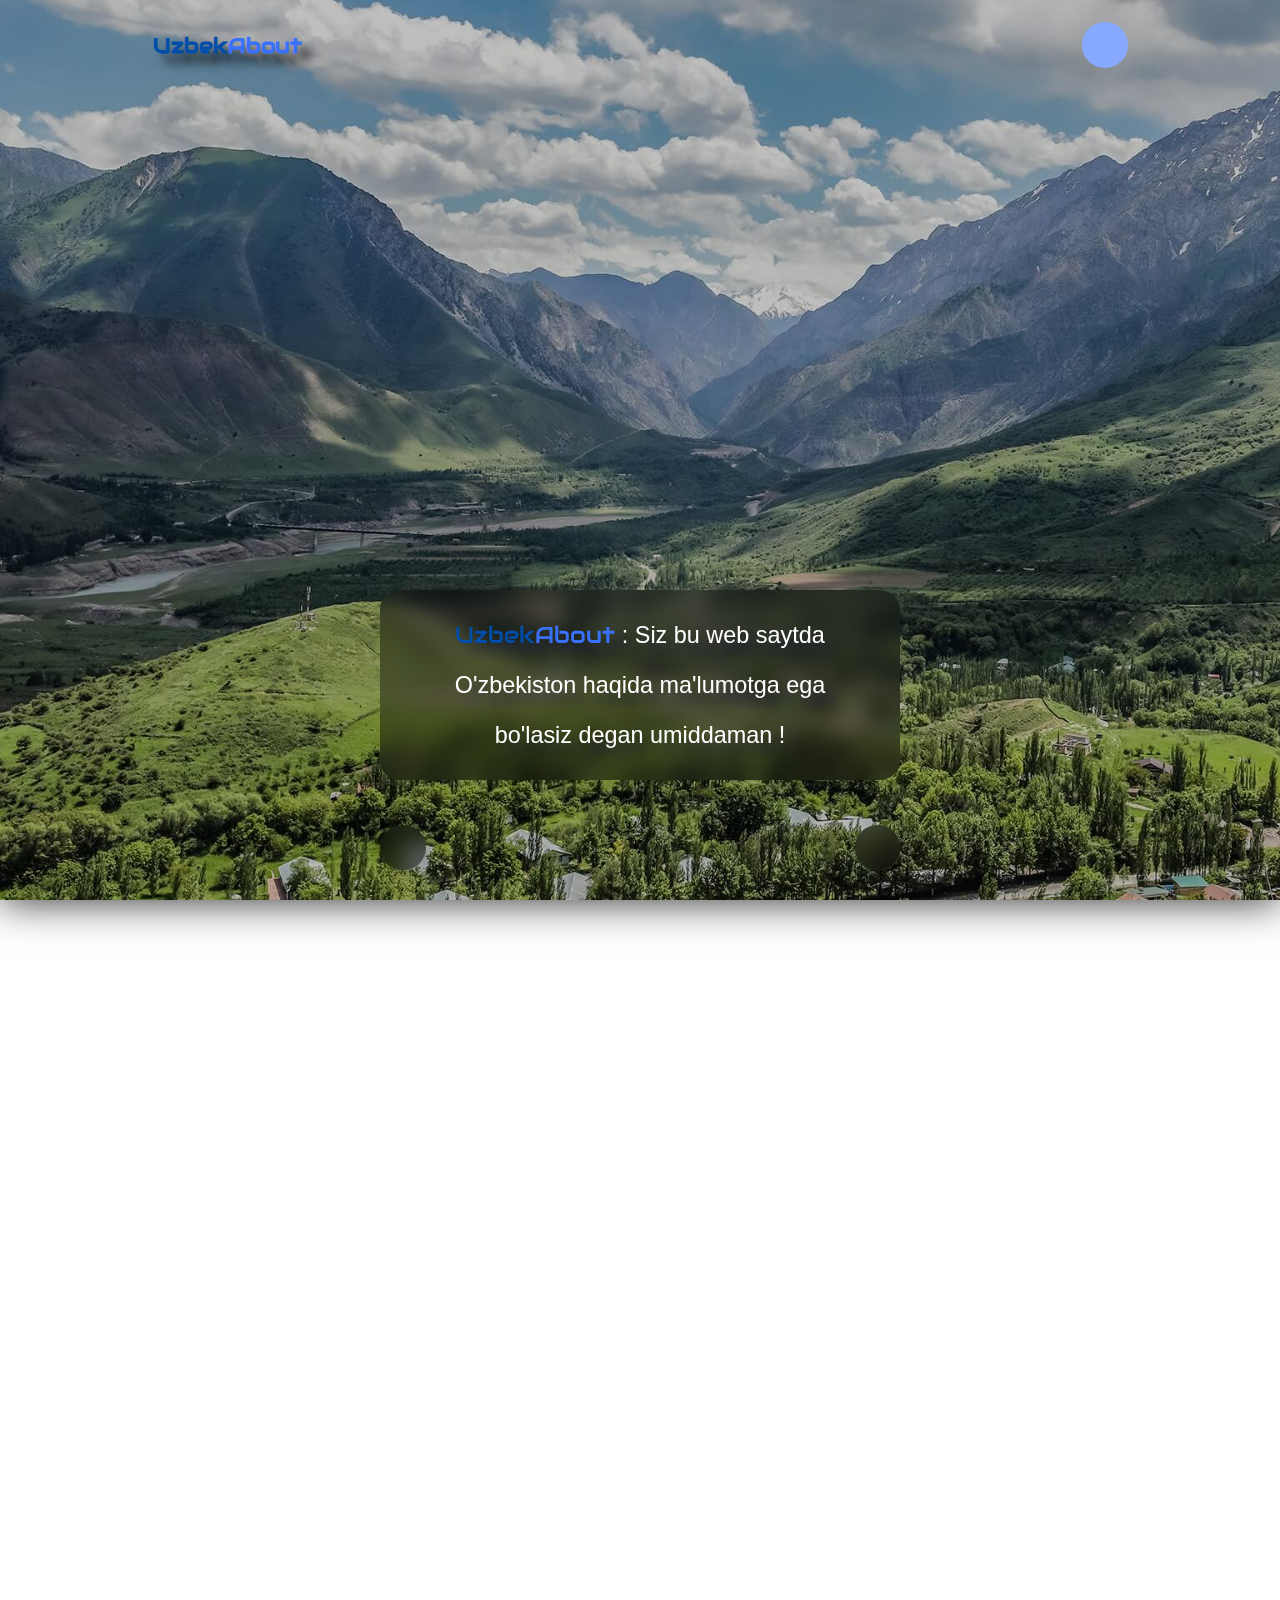
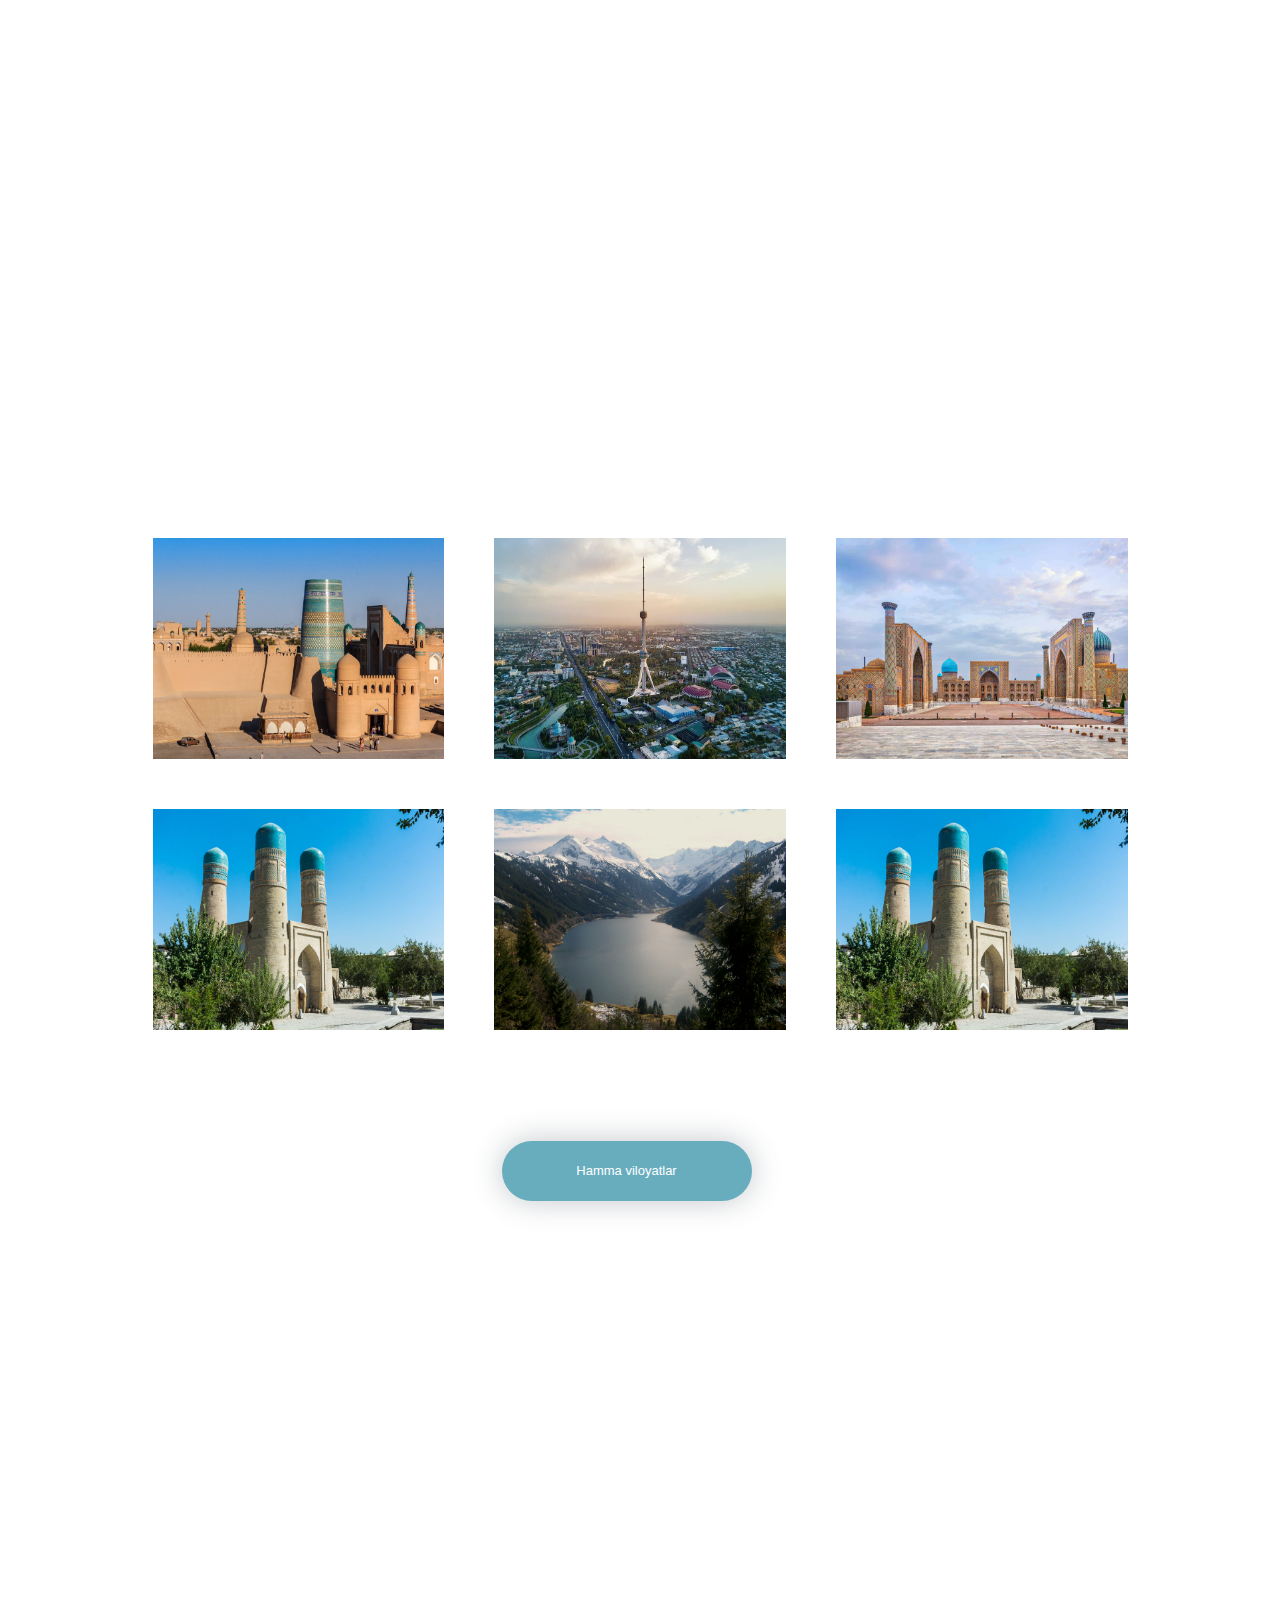
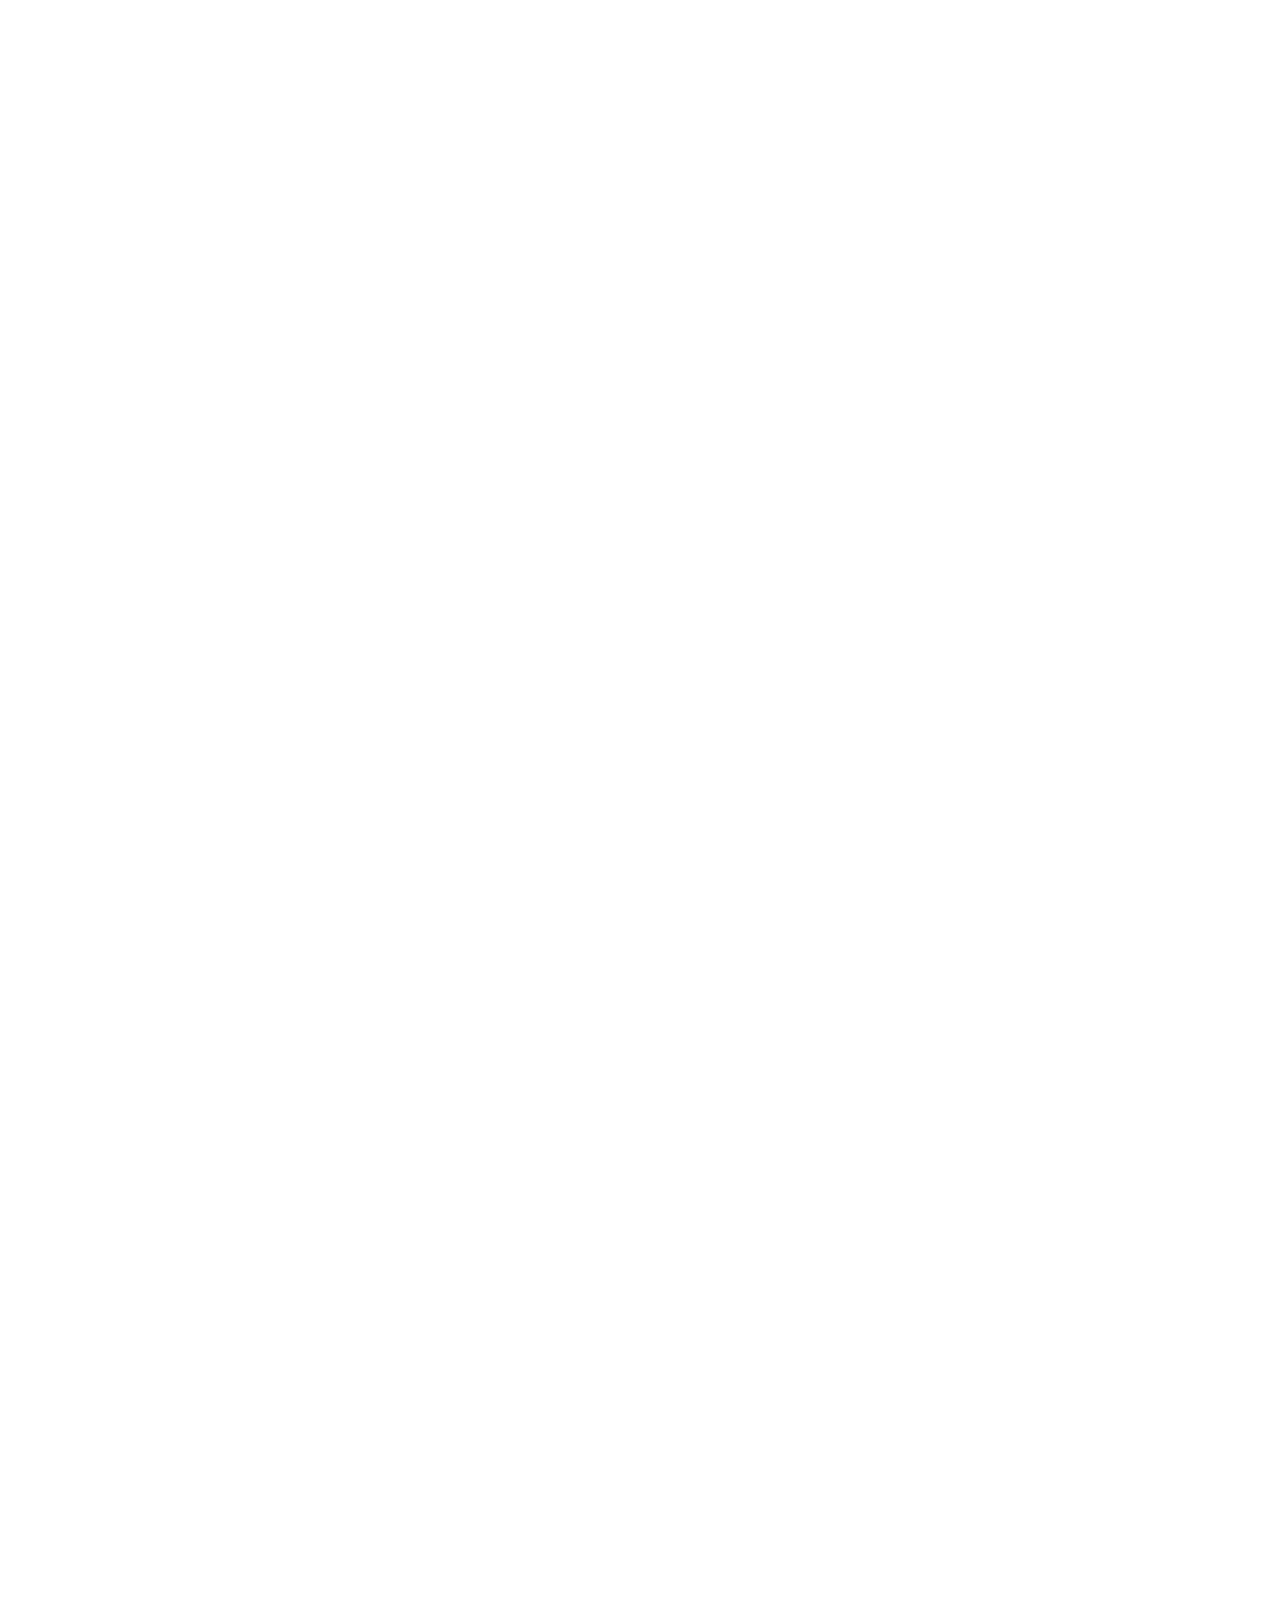
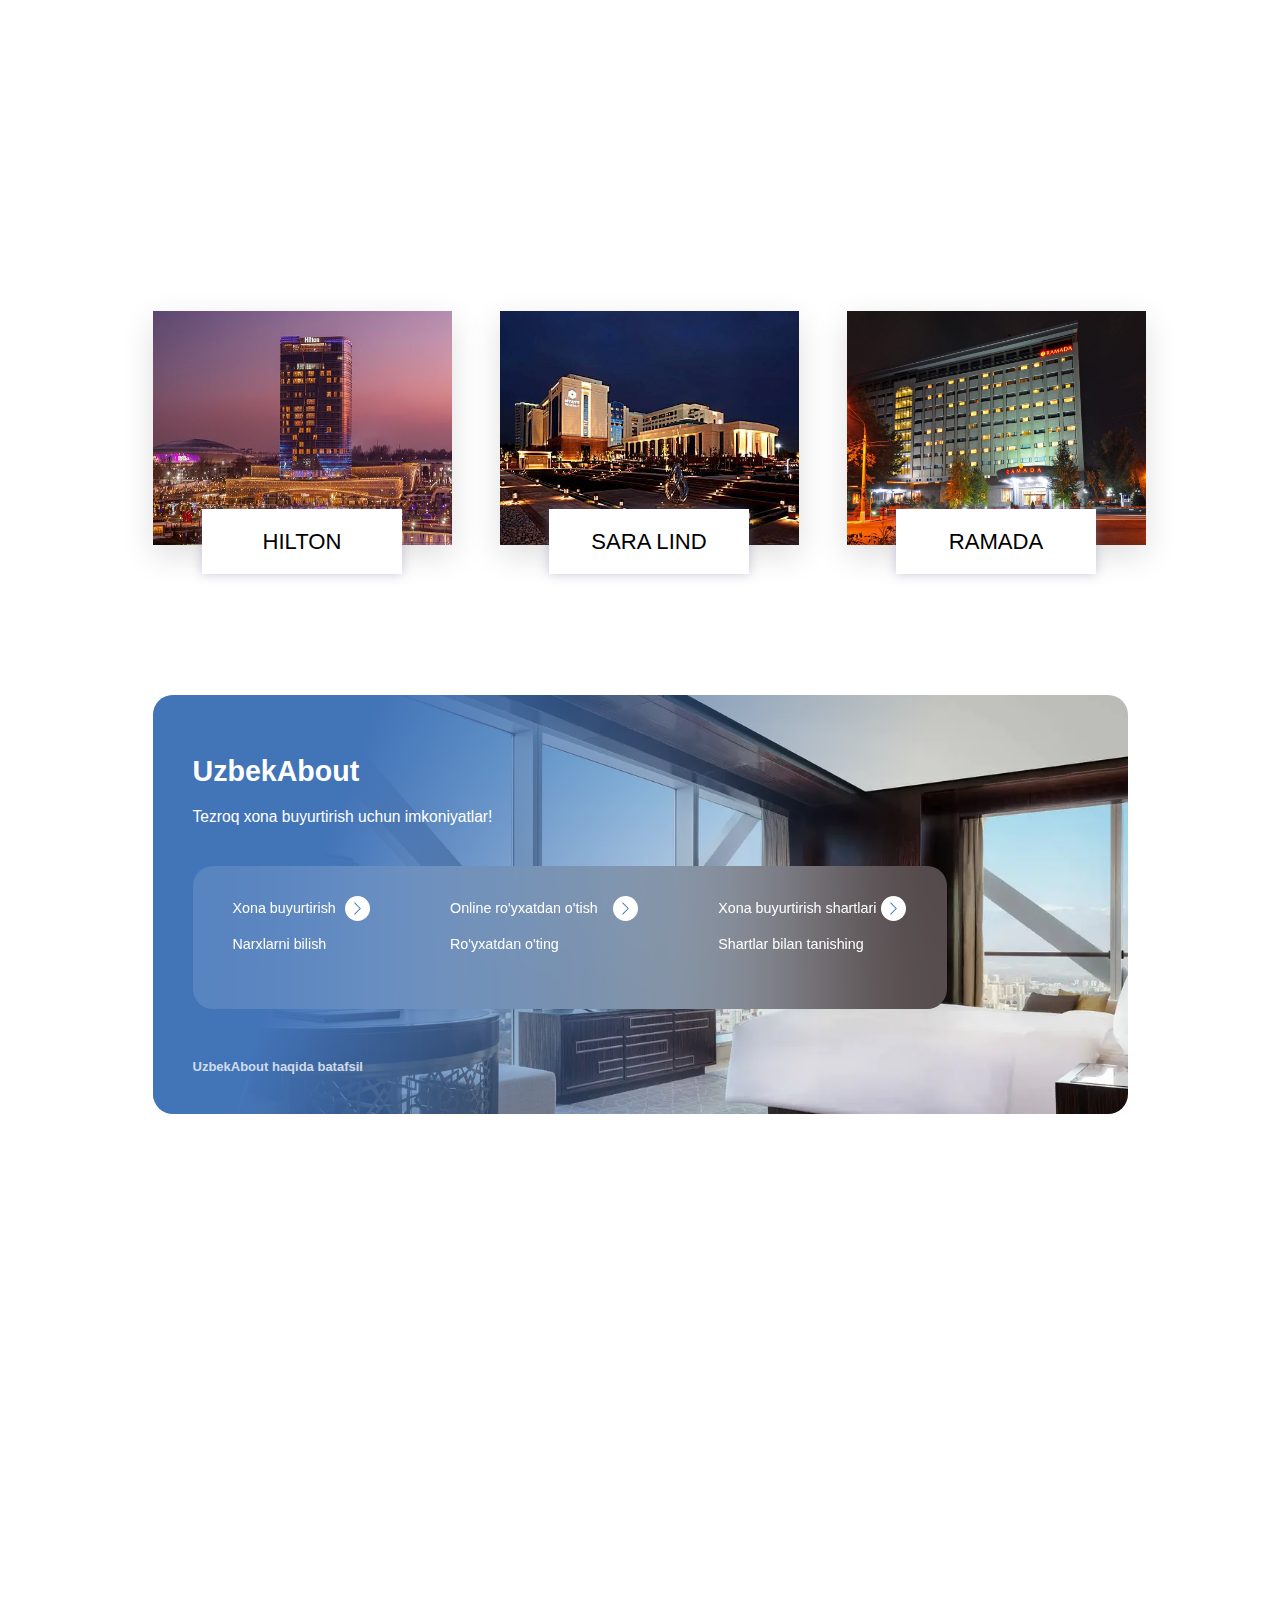
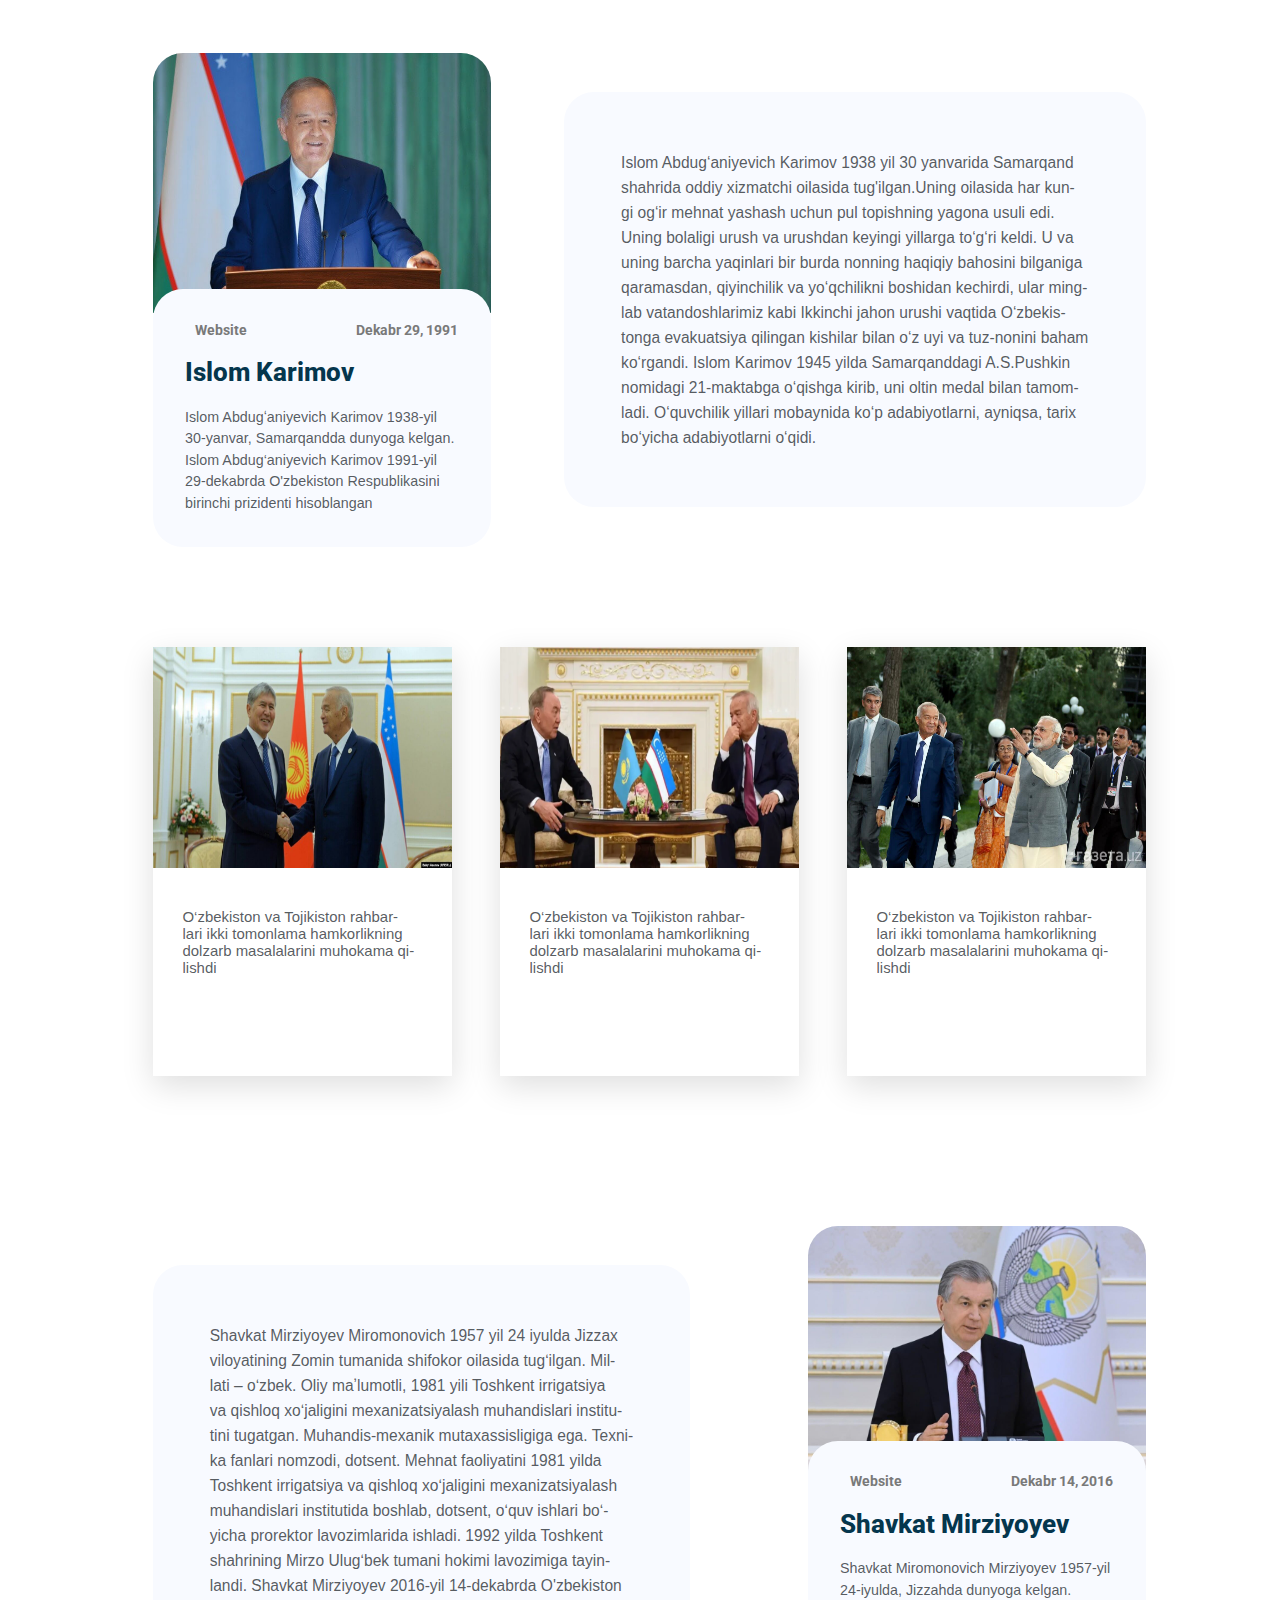
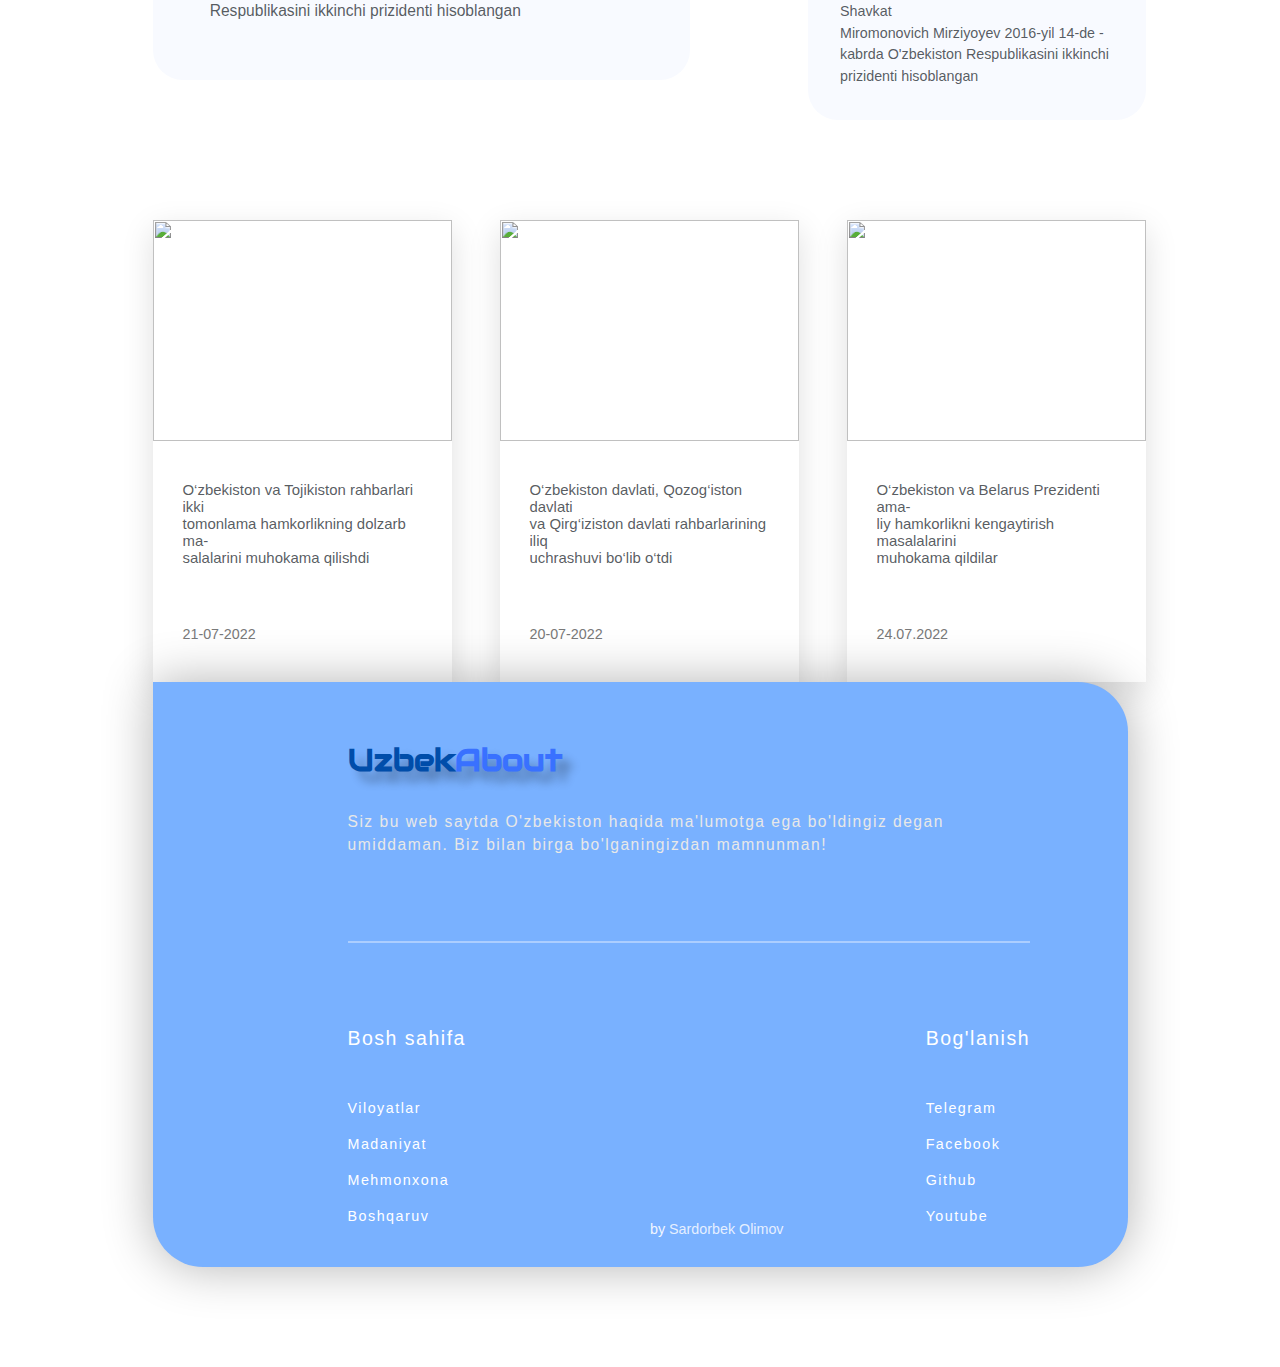
==== commit f0139b67: "windows scrolled added javascript" ====
--- a/index.html
+++ b/index.html
@@ -160,27 +160,20 @@
               alt="Shavkat Mirziyoyev image"
             />
           </div>
-          <div class="HomeCarousel_button">
-            <i class="fa-solid fa-angle-left" id="prew"></i>
-            <i class="fa-solid fa-angle-right" id="next"></i>
-          </div>
-        </div>
-        <div class="container">
-          <div class="home__title">
-            <div class="home__brand">
-              <h1>
-                <span class="home_brand_uzbek">Uzbek</span
-                ><span class="home_brand_about">About</span> : Siz bu web saytda
-                O'zbekiston<br />
-                haqida ma'lumotga ega bo'lishingiz mumkin!<br />
-              </h1>
-            </div>
-            <p>
-              Oʻzbekiston (rasman: Oʻzbekiston Respublikasi) — Markaziy<br />
-              Osiyoning markaziy qismida joylashgan mamlakat.<br />
-              Oʻzbekistonning poytaxti — Toshkent shahri.<br />
-            </p>
-          </div>
+          <div class="HomeCarousel_buttons">
+            <div class="HomeCarousel_button">
+              <i class="fa-solid fa-angle-left" id="prew"></i>
+              <i class="fa-solid fa-angle-right" id="next"></i>
+            </div>
+          </div>
+        </div>
+        <div class="home__title">
+          <h1>
+            <span class="home_brand_uzbek">Uzbek</span
+            ><span class="home_brand_about">About</span> : Siz bu web saytda<br />
+            O'zbekiston haqida ma'lumotga ega<br />
+            bo'lasiz degan umiddaman !<br />
+          </h1>
         </div>
       </div>
       <div class="my_telephone">
@@ -930,7 +923,7 @@
                   </p>
                 </div>
               </div>
-              <div class="PrizidentManagment_about">
+              <div class="firstPrizident_about PrizidentManagment_about">
                 <p>
                   Islom Abdug‘aniyevich Karimov 1938 yil 30 yanvarida
                   Samarqand<br />
@@ -959,7 +952,10 @@
               </div>
             </div>
             <div class="IslomKarimov_managment_img Managment_img">
-              <div class="Managment_img_first Managment_img_item">
+              <div
+                class="Managment_img_first Managment_img_item"
+                id="firstPrizident_img"
+              >
                 <div class="Managment_img_item_img">
                   <img
                     src="./image/managment/Islom Karimov managment.jpg"
@@ -981,7 +977,10 @@
                   </p>
                 </div>
               </div>
-              <div class="Managment_img_second Managment_img_item">
+              <div
+                class="Managment_img_second Managment_img_item"
+                id="firstPrizident_img"
+              >
                 <div class="Managment_img_item_img">
                   <img
                     src="./image/managment/Islom Karimov managment2.webp"
@@ -1003,7 +1002,10 @@
                   </p>
                 </div>
               </div>
-              <div class="Managment_img_threeth Managment_img_item">
+              <div
+                class="Managment_img_threeth Managment_img_item"
+                id="firstPrizident_img"
+              >
                 <div class="Managment_img_item_img">
                   <img
                     src="./image/managment/Islom Karimov managment3.jpg"
@@ -1086,7 +1088,10 @@
               </div>
             </div>
             <div class="Mirziyoyev_managment_img Managment_img">
-              <div class="Managment_img_first Managment_img_item">
+              <div
+                class="Managment_img_first Managment_img_item"
+                id="secondPrizident_img"
+              >
                 <div class="Managment_img_item_img">
                   <img
                     src="./image/managment/Shavkat-Mirziyoyev managment.jpg"
@@ -1113,7 +1118,10 @@
                   </a>
                 </div>
               </div>
-              <div class="Managment_img_second Managment_img_item">
+              <div
+                class="Managment_img_second Managment_img_item"
+                id="secondPrizident_img"
+              >
                 <div class="Managment_img_item_img">
                   <img
                     src="./image/managment/Shavkat-Mirziyoyev managment2.jpg"
@@ -1140,7 +1148,10 @@
                   </a>
                 </div>
               </div>
-              <div class="Managment_img_treeth Managment_img_item">
+              <div
+                class="Managment_img_treeth Managment_img_item"
+                id="secondPrizident_img"
+              >
                 <div class="Managment_img_item_img">
                   <img
                     src="./image/managment/Shavkat-Mirziyoyev managment3.png"
@@ -1182,7 +1193,8 @@
               <h1>Uzbek<span>About</span></h1>
             </a>
             <p>
-              Siz bu web saytda O'zbekiston haqida ma'lumotga ega bo'ldingiz degan<br />
+              Siz bu web saytda O'zbekiston haqida ma'lumotga ega bo'ldingiz
+              degan<br />
               umiddaman. Biz bilan birga bo'lganingizdan mamnunman!<br />
             </p>
           </div>
--- a/css/index.css
+++ b/css/index.css
@@ -50,26 +50,29 @@
   width: 2.7rem;
   height: 2.7rem;
   border-radius: 50%;
+  transition: all 0.5s;
   background-color: rgba(0, 0, 0);
   box-shadow: 0 0 15px rgba(23, 23, 65, 0.555);
-}
-.angle_top:hover {
   animation: animateAngle_top 1s linear infinite;
+}
+.angle_top:hover a i {
+  transform: rotate(360deg);
 }
 @keyframes animateAngle_top {
   0% {
+    box-shadow: 0 4px 7px #00000034, 0 0 0 5px #00000034, 0 0 0 7px #00000034;
   }
   100% {
-    background-color: rgba(0, 0, 0, 0.5);
+    box-shadow: 0 4px 7px #00000034, 0 0 0 7px #00000034, 0 0 0 14px#00000034;
   }
 }
 .angle_top:hover svg {
   transform: rotate(360deg);
 }
 .angle_top svg {
-  width: 1.3rem;
-  color: white;
-  height: 1.3rem;
+  width: 1.2rem;
+  color: white;
+  height: 1.2rem;
   transition: all 1s ease;
 }
 
@@ -349,6 +352,7 @@
   top: 50%;
   transform: translate(-50%, -50%);
   z-index: 30;
+  user-select: none;
 }
 .searchInput input {
   width: 23rem;
@@ -395,15 +399,18 @@
 /*  HOME  */
 
 .home {
+  display: flex;
+  justify-content: center;
+  align-items: flex-end;
   margin-bottom: 150px;
-  padding-bottom: 80px;
   width: 100%;
   height: 100vh;
+  padding-bottom: 120px;
   box-shadow: 0px 0 40px 0px rgba(0, 0, 0, 0.858);
 }
 .imgs {
   display: flex;
-  justify-content: space-evenly;
+  justify-content: space-between;
   width: 500%;
   height: 100vh;
   transition: all 1s;
@@ -422,59 +429,44 @@
   object-fit: cover;
   user-select: none;
 }
-.home__brand {
-  display: flex;
-  align-items: center;
-  justify-content: center;
-  margin-bottom: 30px;
-}
-.home__brand h1 {
+.home__title {
+  display: flex;
+  align-items: center;
+  justify-content: center;
+  background-color: rgba(0, 0, 0, 0.4);
+  backdrop-filter: blur(10px);
+  border-radius: 20px;
+  width: 40rem;
+  padding: 20px 0;
+}
+.home__title h1 {
   text-align: center;
-  text-shadow: 0 5px 10px rgba(32, 32, 67, 0.6);
+  text-shadow: 10px 10px 10px rgba(32, 32, 67, 0.6);
   color: #fff;
-  font-size: 2.2rem;
+  font-size: 1.8rem;
   font-weight: 300;
   line-height: 50px;
   font-family: "Gill Sans", "Gill Sans MT", Calibri, "Trebuchet MS", sans-serif;
 }
-.home__title {
-  display: flex;
-  justify-content: center;
-  flex-direction: column;
-  align-items: center;
-  position: absolute;
-  z-index: 10;
-  background-color: rgba(0, 0, 0, 0.4);
-  backdrop-filter: blur(5px);
-  bottom: 100px;
-  width: 75rem;
-  border-radius: 20px;
-  padding: 20px 0;
-  overflow: hidden;
-}
-.home__brand .home_brand_uzbek,
+.home_brand_uzbek,
 .home_brand_about {
   font-family: "Audiowide", cursive;
   color: rgb(0, 77, 170);
-  font-size: 2.2rem;
+  font-size: 1.8rem;
 }
 .home_brand_about {
   color: #3971ff;
 }
-.home__title p {
-  text-align: center;
-  line-height: 30px;
-  color: rgba(255, 255, 255);
-  font-size: 1rem;
-  font-weight: 200;
-  text-transform: uppercase;
-  font-family: Verdana, Geneva, Tahoma, sans-serif;
+.HomeCarousel_buttons {
+  display: flex;
+  justify-content: center;
+  width: 100%;
 }
 .HomeCarousel_button {
   display: flex;
-  justify-content: center;
-  position: absolute;
-  width: 100%;
+  justify-content: space-between;
+  position: absolute;
+  width: 40rem;
   bottom: 30px;
   z-index: 10;
 }
@@ -483,15 +475,18 @@
   justify-content: center;
   align-items: center;
   background-color: rgba(0, 0, 0, 0.4);
-  backdrop-filter: blur(5px);
+  backdrop-filter: blur(10px);
   width: 3.5rem;
   height: 3.5rem;
   border-radius: 50%;
   font-size: 1.2rem;
-  margin: 0 12px;
   cursor: pointer;
   color: white;
   user-select: none;
+  transition: all 0.2s;
+}
+.HomeCarousel_button i:hover {
+  transform: scale(0.9);
 }
 
 /* HOME REGION ABOUT */
@@ -768,19 +763,19 @@
 .sumalak {
   padding-left: 60px;
   margin-bottom: 70px;
-  transition: all 3s;
-  transform: translateX(-100%);
+  transition: all 4s;
+  transform: translateX(-200%);
 }
 .clothes {
   padding-left: 0;
   padding-right: 60px;
   margin-bottom: 70px;
-  transition: all 3s;
-  transform: translateX(100%);
+  transition: all 4s;
+  transform: translateX(200%);
 }
 .food {
-  transition: all 3s;
-  transform: translateX(100%);
+  transition: all 4s;
+  transform: translateX(-200%);
   padding-left: 60px;
 }
 .culture_item {
@@ -1050,15 +1045,21 @@
   flex-direction: column;
   width: 26rem;
   transition: all 0.4s linear;
-  height: 40rem;
+  height: 38rem;
   position: relative;
+}
+.firstPrizident_managment {
+  transition: all 2s;
+  transform: translateY(150px);
 }
 .secondPrizident_managment {
   margin-right: 0;
+  transition: all 2s;
+  transform: translateY(150px);
 }
 .Prizident_managment img {
   width: 100%;
-  height: 22rem;
+  height: 20rem;
   position: absolute;
   top: 0;
   border-top-left-radius: 30px;
@@ -1125,6 +1126,8 @@
   padding: 4.4rem 4.4rem;
   transition: all 0.4s linear;
   border-radius: 30px;
+  transition: all 2s;
+  transform: translateY(150px);
 }
 .PrizidentManagment_about:hover {
   background-color: white;
@@ -1148,6 +1151,8 @@
   flex-direction: column;
   box-shadow: 0 10px 30px rgb(0 0 0 / 13%);
   background-color: white;
+  transition: all 2s;
+  transform: translateY(150px);
 }
 .Managment_img_item_img {
   display: flex;
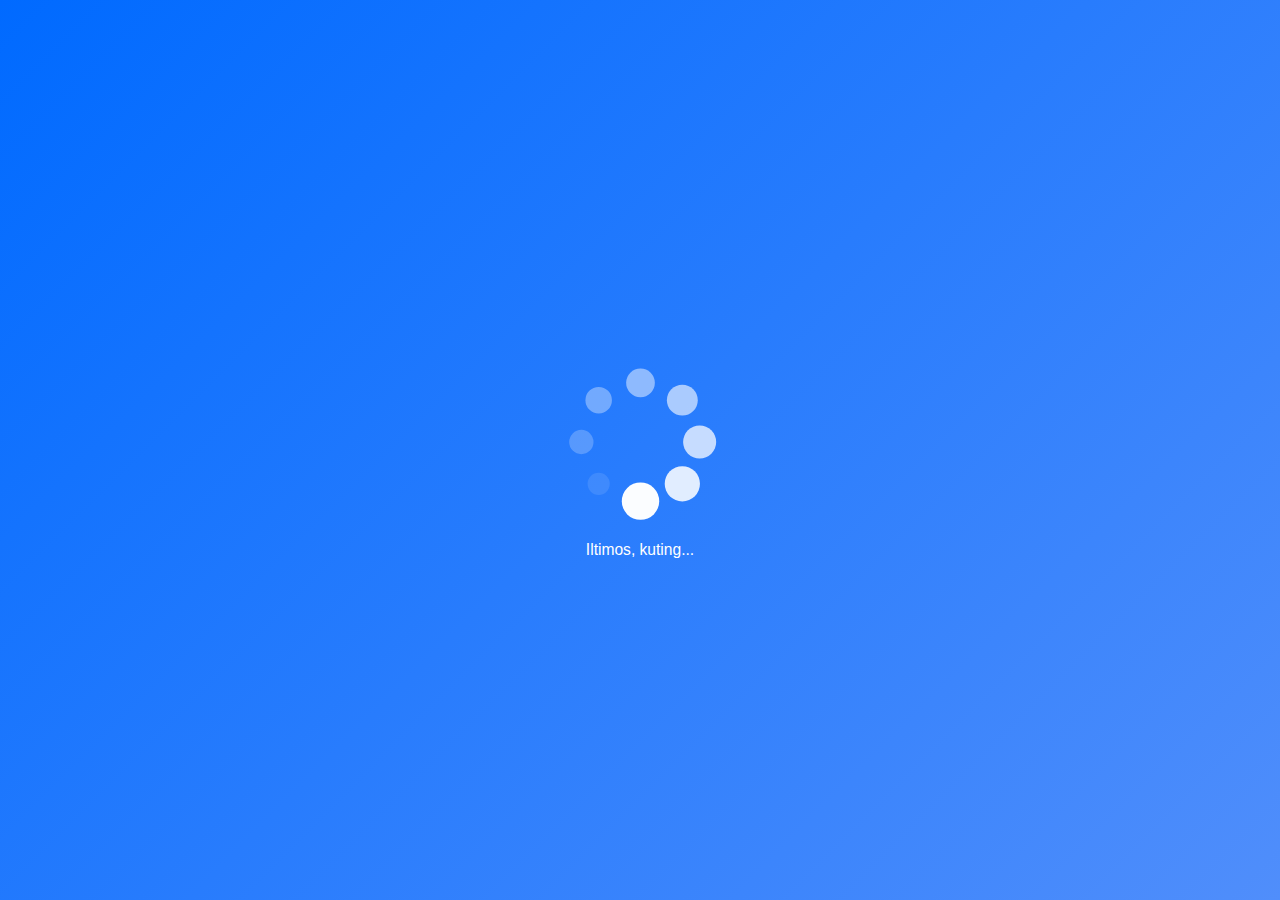
==== commit c6cc632b: "added loader" ====
--- a/index.html
+++ b/index.html
@@ -18,1213 +18,1426 @@
     <title>Uzbekistan</title>
   </head>
   <body>
-    <!---------  HEADER  --------->
-    <header>
-      <nav>
-        <div class="container">
-          <a class="brand" href="index.html">
-            <h1>Uzbek<span>About</span></h1>
-          </a>
-          <div class="brand_icon" id="brand-icon">
-            <h1 class="brand_icon_uz">UZ</h1>
-            <h2 class="brand_icon_a">A</h2>
-          </div>
-          <ul class="navUl">
-            <li class="nav__item">
-              <a class="nav__link" href="#home">
-                <i class="fa-solid fa-house-chimney"></i>
-                Bosh sahifa</a
-              >
-            </li>
-            <li class="nav__item">
-              <a class="nav__link" href="#region">
-                <i class="fa-solid fa-earth-americas"></i>
-                Viloyatlar</a
-              >
-            </li>
-            <li class="nav__item">
-              <a class="nav__link" href="#culture">
-                <i class="fa-solid fa-graduation-cap"></i>
-                Madaniyat</a
-              >
-            </li>
-            <li class="nav__item">
-              <a class="nav__link" href="#hotel">
-                <i class="fa-solid fa-hotel"></i>
-                Mehmonxona</a
-              >
-            </li>
-            <li class="nav__item">
-              <a class="nav__link" href="#managment">
-                <i class="fa-solid fa-chart-line"></i>
-                Boshqaruv</a
-              >
-            </li>
-            <li class="nav__item pages__link">
-              <a class="nav__link" href="#">
-                <i class="fa-solid fa-book-open"></i> Sahifa
-              </a>
-              <svg
-                xmlns="http://www.w3.org/2000/svg"
-                width="15"
-                height="15"
-                fill="currentColor"
-                class="bi bi-chevron-down"
-                viewBox="0 0 16 16"
-              >
-                <path
-                  fill-rule="evenodd"
-                  d="M1.646 4.646a.5.5 0 0 1 .708 0L8 10.293l5.646-5.647a.5.5 0 0 1 .708.708l-6 6a.5.5 0 0 1-.708 0l-6-6a.5.5 0 0 1 0-.708z"
-                />
-              </svg>
-              <ul class="pages__section">
-                <li class="nav__item_pages">
-                  <a class="pages__link__item" href="./assets/symbol.html">
-                    <i class="fa-solid fa-atom"></i>
-                    Ramzlari</a
-                  >
-                </li>
-                <li class="nav__item_pages">
-                  <a class="pages__link__item" href="#home">
-                    <i class="fa-solid fa-landmark-dome"></i>
-                    Tarixi</a
-                  >
-                </li>
-                <li class="nav__item_pages">
-                  <a class="pages__link__item" href="./assets/contact.html">
-                    <i class="fa-solid fa-user"></i>
-                    Aloqa
-                  </a>
-                </li>
-              </ul>
-            </li>
-            <li class="nav__item language">
-              <a class="nav__link" href="#">
-                <i class="fa-solid fa-language"></i> UZB
-              </a>
-
-              <svg
-                xmlns="http://www.w3.org/2000/svg"
-                width="15"
-                height="15"
-                fill="currentColor"
-                class="bi bi-chevron-down"
-                viewBox="0 0 16 16"
-              >
-                <path
-                  fill-rule="evenodd"
-                  d="M1.646 4.646a.5.5 0 0 1 .708 0L8 10.293l5.646-5.647a.5.5 0 0 1 .708.708l-6 6a.5.5 0 0 1-.708 0l-6-6a.5.5 0 0 1 0-.708z"
-                />
-              </svg>
-              <ul class="navItem_language">
-                <li class="language_link">
-                  <a href="./assets/index-eng.html">ENG</a>
-                </li>
-                <li class="language_link">
-                  <a href="./assets/index-ru.html">RU</a>
-                </li>
-              </ul>
-            </li>
-          </ul>
-          <div class="search">
-            <i class="fa-solid fa-magnifying-glass" id="openSearch"></i>
-            <div class="searchOverlay hidden"></div>
-            <div class="searchInput hidden">
-              <input
-                type="search"
-                placeholder="Qidiruv..."
-                id="searchInputValue"
-              />
-              <div class="message"></div>
-              <div class="searchIcon">
-                <i class="fa-solid fa-magnifying-glass" id="inputSearch"></i>
-              </div>
-            </div>
-            <i class="fa-solid fa-xmark" id="close--searchInput"></i>
-          </div>
-        </div>
-      </nav>
-    </header>
-
-    <!---------  HOME  --------->
-    <section id="home">
-      <div class="home">
-        <div class="home_bg">
-          <div class="imgs">
-            <img class="active" src="./image/home/home_bg1.jpg" alt="Nature" />
-            <img src="./image/home/home.bg2.webp" alt="Food" />
-            <img src="./image/home/home_bg4.jpg" alt="Nature" />
-            <img src="./image/home/home.bg3.jpg" alt="Falk art" />
-            <img
-              src="./image/home/home_bg5.jpg"
-              alt="Shavkat Mirziyoyev image"
-            />
-          </div>
-          <div class="HomeCarousel_buttons">
-            <div class="HomeCarousel_button">
-              <i class="fa-solid fa-angle-left" id="prew"></i>
-              <i class="fa-solid fa-angle-right" id="next"></i>
-            </div>
-          </div>
-        </div>
-        <div class="home__title">
-          <h1>
-            <span class="home_brand_uzbek">Uzbek</span
-            ><span class="home_brand_about">About</span> : Siz bu web saytda<br />
-            O'zbekiston haqida ma'lumotga ega<br />
-            bo'lasiz degan umiddaman !<br />
-          </h1>
-        </div>
+    <div class="container-loader">
+      <div class="loader">
+        <svg
+          xmlns="http://www.w3.org/2000/svg"
+          xmlns:xlink="http://www.w3.org/1999/xlink"
+          style="margin: auto; display: block"
+          width="200px"
+          height="200px"
+          viewBox="0 0 100 100"
+          preserveAspectRatio="xMidYMid"
+        >
+          <g transform="translate(85,50)">
+            <g transform="rotate(0)">
+              <circle cx="0" cy="0" r="6" fill="#ffffff" fill-opacity="1">
+                <animateTransform
+                  attributeName="transform"
+                  type="scale"
+                  begin="-1.5624999999999998s"
+                  values="1.86 1.86;1 1"
+                  keyTimes="0;1"
+                  dur="1.7857142857142856s"
+                  repeatCount="indefinite"
+                ></animateTransform>
+                <animate
+                  attributeName="fill-opacity"
+                  keyTimes="0;1"
+                  dur="1.7857142857142856s"
+                  repeatCount="indefinite"
+                  values="1;0"
+                  begin="-1.5624999999999998s"
+                ></animate>
+              </circle>
+            </g>
+          </g>
+          <g transform="translate(74.74873734152916,74.74873734152916)">
+            <g transform="rotate(45)">
+              <circle cx="0" cy="0" r="6" fill="#ffffff" fill-opacity="0.875">
+                <animateTransform
+                  attributeName="transform"
+                  type="scale"
+                  begin="-1.3392857142857142s"
+                  values="1.86 1.86;1 1"
+                  keyTimes="0;1"
+                  dur="1.7857142857142856s"
+                  repeatCount="indefinite"
+                ></animateTransform>
+                <animate
+                  attributeName="fill-opacity"
+                  keyTimes="0;1"
+                  dur="1.7857142857142856s"
+                  repeatCount="indefinite"
+                  values="1;0"
+                  begin="-1.3392857142857142s"
+                ></animate>
+              </circle>
+            </g>
+          </g>
+          <g transform="translate(50,85)">
+            <g transform="rotate(90)">
+              <circle cx="0" cy="0" r="6" fill="#ffffff" fill-opacity="0.75">
+                <animateTransform
+                  attributeName="transform"
+                  type="scale"
+                  begin="-1.1160714285714284s"
+                  values="1.86 1.86;1 1"
+                  keyTimes="0;1"
+                  dur="1.7857142857142856s"
+                  repeatCount="indefinite"
+                ></animateTransform>
+                <animate
+                  attributeName="fill-opacity"
+                  keyTimes="0;1"
+                  dur="1.7857142857142856s"
+                  repeatCount="indefinite"
+                  values="1;0"
+                  begin="-1.1160714285714284s"
+                ></animate>
+              </circle>
+            </g>
+          </g>
+          <g transform="translate(25.25126265847084,74.74873734152916)">
+            <g transform="rotate(135)">
+              <circle cx="0" cy="0" r="6" fill="#ffffff" fill-opacity="0.625">
+                <animateTransform
+                  attributeName="transform"
+                  type="scale"
+                  begin="-0.8928571428571428s"
+                  values="1.86 1.86;1 1"
+                  keyTimes="0;1"
+                  dur="1.7857142857142856s"
+                  repeatCount="indefinite"
+                ></animateTransform>
+                <animate
+                  attributeName="fill-opacity"
+                  keyTimes="0;1"
+                  dur="1.7857142857142856s"
+                  repeatCount="indefinite"
+                  values="1;0"
+                  begin="-0.8928571428571428s"
+                ></animate>
+              </circle>
+            </g>
+          </g>
+          <g transform="translate(15,50.00000000000001)">
+            <g transform="rotate(180)">
+              <circle cx="0" cy="0" r="6" fill="#ffffff" fill-opacity="0.5">
+                <animateTransform
+                  attributeName="transform"
+                  type="scale"
+                  begin="-0.6696428571428571s"
+                  values="1.86 1.86;1 1"
+                  keyTimes="0;1"
+                  dur="1.7857142857142856s"
+                  repeatCount="indefinite"
+                ></animateTransform>
+                <animate
+                  attributeName="fill-opacity"
+                  keyTimes="0;1"
+                  dur="1.7857142857142856s"
+                  repeatCount="indefinite"
+                  values="1;0"
+                  begin="-0.6696428571428571s"
+                ></animate>
+              </circle>
+            </g>
+          </g>
+          <g transform="translate(25.251262658470832,25.25126265847084)">
+            <g transform="rotate(225)">
+              <circle cx="0" cy="0" r="6" fill="#ffffff" fill-opacity="0.375">
+                <animateTransform
+                  attributeName="transform"
+                  type="scale"
+                  begin="-0.4464285714285714s"
+                  values="1.86 1.86;1 1"
+                  keyTimes="0;1"
+                  dur="1.7857142857142856s"
+                  repeatCount="indefinite"
+                ></animateTransform>
+                <animate
+                  attributeName="fill-opacity"
+                  keyTimes="0;1"
+                  dur="1.7857142857142856s"
+                  repeatCount="indefinite"
+                  values="1;0"
+                  begin="-0.4464285714285714s"
+                ></animate>
+              </circle>
+            </g>
+          </g>
+          <g transform="translate(49.99999999999999,15)">
+            <g transform="rotate(270)">
+              <circle cx="0" cy="0" r="6" fill="#ffffff" fill-opacity="0.25">
+                <animateTransform
+                  attributeName="transform"
+                  type="scale"
+                  begin="-0.2232142857142857s"
+                  values="1.86 1.86;1 1"
+                  keyTimes="0;1"
+                  dur="1.7857142857142856s"
+                  repeatCount="indefinite"
+                ></animateTransform>
+                <animate
+                  attributeName="fill-opacity"
+                  keyTimes="0;1"
+                  dur="1.7857142857142856s"
+                  repeatCount="indefinite"
+                  values="1;0"
+                  begin="-0.2232142857142857s"
+                ></animate>
+              </circle>
+            </g>
+          </g>
+          <g transform="translate(74.74873734152916,25.251262658470832)">
+            <g transform="rotate(315)">
+              <circle cx="0" cy="0" r="6" fill="#ffffff" fill-opacity="0.125">
+                <animateTransform
+                  attributeName="transform"
+                  type="scale"
+                  begin="0s"
+                  values="1.86 1.86;1 1"
+                  keyTimes="0;1"
+                  dur="1.7857142857142856s"
+                  repeatCount="indefinite"
+                ></animateTransform>
+                <animate
+                  attributeName="fill-opacity"
+                  keyTimes="0;1"
+                  dur="1.7857142857142856s"
+                  repeatCount="indefinite"
+                  values="1;0"
+                  begin="0s"
+                ></animate>
+              </circle>
+            </g>
+          </g>
+        </svg>
       </div>
-      <div class="my_telephone">
-        <a href="tel:993477826">
-          <i class="fa-solid fa-phone"></i>
-        </a>
-      </div>
-      <div class="angle_top">
-        <a href="#home">
-          <svg
-            xmlns="http://www.w3.org/2000/svg"
-            width="16"
-            height="16"
-            fill="currentColor"
-            class="bi bi-chevron-up"
-            viewBox="0 0 16 16"
-          >
-            <path
-              fill-rule="evenodd"
-              d="M7.646 4.646a.5.5 0 0 1 .708 0l6 6a.5.5 0 0 1-.708.708L8 5.707l-5.646 5.647a.5.5 0 0 1-.708-.708l6-6z"
-            />
-          </svg>
-        </a>
-      </div>
-    </section>
-
-    <!---------  HOME REGION ABOUT  --------->
-    <div class="homeRegion_about">
-      <div class="homeRegion-container">
-        <div class="homeRegion_items">
-          <div class="region-container">
-            <div class="homeRegion_row">
-              <div class="homeRegionRow_first homeRegionRow_item">
-                <ul class="regionAbout_uzbekistan homeRegion_item">
-                  <div class="AboutXorazm_title regionCarosul_title">
-                    <h1>O'zbekistan davlati</h1>
-                  </div>
-                  <div class="territory">
-                    <h1>Maydoni:</h1>
-                    <h3>448,9 ming km<sup>2</sup></h3>
-                  </div>
-                  <div class="population">
-                    <h1>Aholi:</h1>
-                    <h3>34,483,713 million</h3>
-                  </div>
-                  <div class="gdp">
-                    <h1>Yalpi ichki maxsulot:</h1>
-                    <h3>4 million 604,6 ming so‘m</h3>
-                  </div>
-                </ul>
-              </div>
-              <div class="homeRegionRow_second homeRegionRow_item">
-                <ul class="regionAbout_qoraqalpaqistan homeRegion_item">
-                  <div class="AboutToshkent_title regionCarosul_title">
-                    <h1>Qoraqalpog‘iston davlati</h1>
-                  </div>
-                  <div class="territory">
-                    <h1>Maydoni:</h1>
-                    <h3>165600 km<sup>2</sup></h3>
-                  </div>
-                  <div class="population">
-                    <h1>Aholi:</h1>
-                    <h3>1.8697 million</h3>
-                  </div>
-                  <div class="gdp">
-                    <h1>Yalpi ichki maxsulot:</h1>
-                    <h3>14185.2 milliard so'm</h3>
-                  </div>
-                </ul>
-              </div>
-              <div class="homeRegionRow_three homeRegionRow_item">
-                <ul class="regionAbout_tashkent homeRegion_item">
-                  <div class="AboutToshkent_title regionCarosul_title">
-                    <h1>Toshkent shahri</h1>
-                  </div>
-                  <div class="territory">
-                    <h1>Maydoni:</h1>
-                    <h3>300 km<sup>2</sup></h3>
-                  </div>
-                  <div class="population">
-                    <h1>Aholi:</h1>
-                    <h3>2.5108 million</h3>
-                  </div>
-                  <div class="gdp">
-                    <h1>Yalpi ichki maxsulot:</h1>
-                    <h3>53287.1 milliard so'm</h3>
-                  </div>
-                </ul>
-              </div>
-              <div class="homeRegionRow_four homeRegionRow_item">
-                <ul class="regionAbout_xorazm homeRegion_item">
-                  <div class="AboutXorazm_title regionCarosul_title">
-                    <h1>Xorazm viloyati</h1>
-                  </div>
-                  <div class="territory">
-                    <h1>Maydoni:</h1>
-                    <h3>6300 km<sup>2</sup></h3>
-                  </div>
-                  <div class="population">
-                    <h1>Aholi:</h1>
-                    <h3>1.8355 million</h3>
-                  </div>
-                  <div class="gdp">
-                    <h1>Yalpi ichki maxsulot:</h1>
-                    <h3>15154.2 milliard so‘m</h3>
-                  </div>
-                </ul>
-              </div>
-              <div class="homeRegionRow_five homeRegionRow_item">
-                <ul class="regionAbout_tashkent homeRegion_item">
-                  <div class="AboutToshkent_title regionCarosul_title">
-                    <h1>Tashkent viloyati</h1>
-                  </div>
-                  <div class="territory">
-                    <h1>Maydoni:</h1>
-                    <h3>15300 km<sup>2</sup></h3>
-                  </div>
-                  <div class="population">
-                    <h1>Aholi:</h1>
-                    <h3>2.8987 million</h3>
-                  </div>
-                  <div class="gdp">
-                    <h1>Yalpi ichki maxsulot:</h1>
-                    <h3>38398.7 milliard so'm</h3>
-                  </div>
-                </ul>
-              </div>
-              <div class="homeRegionRow_six homeRegionRow_item">
-                <ul class="regionAbout_samarqand homeRegion_item">
-                  <div class="AboutToshkent_title regionCarosul_title">
-                    <h1>Samarqand viloyati</h1>
-                  </div>
-                  <div class="territory">
-                    <h1>Maydoni:</h1>
-                    <h3>16400 km<sup>2</sup></h3>
-                  </div>
-                  <div class="population">
-                    <h1>Aholi:</h1>
-                    <h3>3.7987 million</h3>
-                  </div>
-                  <div class="gdp">
-                    <h1>Yalpi ichki maxsulot:</h1>
-                    <h3>31187.4 milliard so'm</h3>
-                  </div>
-                </ul>
-              </div>
-              <div class="homeRegionRow_seven homeRegionRow_item">
-                <ul class="regionAbout_buxoro homeRegion_item">
-                  <div class="AboutXorazm_title regionCarosul_title">
-                    <h1>Buxoro viloyati</h1>
-                  </div>
-                  <div class="territory">
-                    <h1>Maydoni:</h1>
-                    <h3>39400 km<sup>2</sup></h3>
-                  </div>
-                  <div class="population">
-                    <h1>Aholi:</h1>
-                    <h3>1.8995 million</h3>
-                  </div>
-                  <div class="gdp">
-                    <h1>Yalpi ichki maxsulot:</h1>
-                    <h3>21151.9 milliard so‘m</h3>
-                  </div>
-                </ul>
-              </div>
-              <div class="homeRegionRow_eight homeRegionRow_item">
-                <ul class="regionAbout_namangan homeRegion_item">
-                  <div class="AboutToshkent_title regionCarosul_title">
-                    <h1>Namangan viloyati</h1>
-                  </div>
-                  <div class="territory">
-                    <h1>Maydoni:</h1>
-                    <h3>7900 km<sup>2</sup></h3>
-                  </div>
-                  <div class="population">
-                    <h1>Aholi:</h1>
-                    <h3>2.7527 million</h3>
-                  </div>
-                  <div class="gdp">
-                    <h1>Yalpi ichki maxsulot:</h1>
-                    <h3>18141.4 milliard so'm</h3>
-                  </div>
-                </ul>
-              </div>
-              <div class="homeRegionRow_nine homeRegionRow_item">
-                <ul class="regionAbout_andijon homeRegion_item">
-                  <div class="AboutToshkent_title regionCarosul_title">
-                    <h1>Andijon viloyati</h1>
-                  </div>
-                  <div class="territory">
-                    <h1>Maydoni:</h1>
-                    <h3>4200 km<sup>2</sup></h3>
-                  </div>
-                  <div class="population">
-                    <h1>Aholi:</h1>
-                    <h3>3.0667 million</h3>
-                  </div>
-                  <div class="gdp">
-                    <h1>Yalpi ichki maxsulot:</h1>
-                    <h3>27121.6 milliard so'm</h3>
-                  </div>
-                </ul>
-              </div>
-              <div class="homeRegionRow_ten homeRegionRow_item">
-                <ul class="regionAbout_sirdaryo homeRegion_item">
-                  <div class="AboutXorazm_title regionCarosul_title">
-                    <h1>Sirdaryo viloyati</h1>
-                  </div>
-                  <div class="territory">
-                    <h1>Maydoni:</h1>
-                    <h3>5100 km<sup>2</sup></h3>
-                  </div>
-                  <div class="population">
-                    <h1>Aholi:</h1>
-                    <h3>0.8297 million</h3>
-                  </div>
-                  <div class="gdp">
-                    <h1>Yalpi ichki maxsulot:</h1>
-                    <h3>8200.5 milliard so‘m</h3>
-                  </div>
-                </ul>
-              </div>
-              <div class="homeRegionRow_eleven homeRegionRow_item">
-                <ul class="regionAbout_surxondaryo homeRegion_item">
-                  <div class="AboutToshkent_title regionCarosul_title">
-                    <h1>Surxondaryo viloyati</h1>
-                  </div>
-                  <div class="territory">
-                    <h1>Maydoni:</h1>
-                    <h3>20800 km<sup>2</sup></h3>
-                  </div>
-                  <div class="population">
-                    <h1>Aholi:</h1>
-                    <h3>2.5693 million</h3>
-                  </div>
-                  <div class="gdp">
-                    <h1>Yalpi ichki maxsulot:</h1>
-                    <h3>17061.9 milliard so'm</h3>
-                  </div>
-                </ul>
-              </div>
-              <div class="homeRegionRow_twelve homeRegionRow_item">
-                <ul class="regionAbout_jizzah homeRegion_item">
-                  <div class="AboutToshkent_title regionCarosul_title">
-                    <h1>Jizzax viloyati</h1>
-                  </div>
-                  <div class="territory">
-                    <h1>Maydoni:</h1>
-                    <h3>20500 km<sup>2</sup></h3>
-                  </div>
-                  <div class="population">
-                    <h1>Aholi:</h1>
-                    <h3>1.3521 million</h3>
-                  </div>
-                  <div class="gdp">
-                    <h1>Yalpi ichki maxsulot:</h1>
-                    <h3>11820.2 milliard so'm</h3>
-                  </div>
-                </ul>
-              </div>
-              <div class="homeRegionRow_threetheeen homeRegionRow_item">
-                <ul class="regionAbout_fergana homeRegion_item">
-                  <div class="AboutXorazm_title regionCarosul_title">
-                    <h1>Farg‘ona viloyati</h1>
-                  </div>
-                  <div class="territory">
-                    <h1>Maydoni:</h1>
-                    <h3>6800 km<sup>2</sup></h3>
-                  </div>
-                  <div class="population">
-                    <h1>Aholi:</h1>
-                    <h3>3.6831 million</h3>
-                  </div>
-                  <div class="gdp">
-                    <h1>Yalpi ichki maxsulot:</h1>
-                    <h3>25181.2 milliard so‘m</h3>
-                  </div>
-                </ul>
-              </div>
-              <div class="homeRegionRow_fourtheen homeRegionRow_item">
-                <ul class="regionAbout_qashqadaryo homeRegion_item">
-                  <div class="AboutToshkent_title regionCarosul_title">
-                    <h1>Qashqadaryo viloyati</h1>
-                  </div>
-                  <div class="territory">
-                    <h1>Maydoni:</h1>
-                    <h3>28400 km<sup>2</sup></h3>
-                  </div>
-                  <div class="population">
-                    <h1>Aholi:</h1>
-                    <h3>3.2133 million</h3>
-                  </div>
-                  <div class="gdp">
-                    <h1>Yalpi ichki maxsulot:</h1>
-                    <h3>28412.2 milliard so'm</h3>
-                  </div>
-                </ul>
-              </div>
-              <div class="homeRegionRow_fiftheen homeRegionRow_item">
-                <ul class="regionAbout_navoiy homeRegion_item">
-                  <div class="AboutToshkent_title regionCarosul_title">
-                    <h1>Navoiy viloyati</h1>
-                  </div>
-                  <div class="territory">
-                    <h1>Maydoni:</h1>
-                    <h3>11800 km<sup>2</sup></h3>
-                  </div>
-                  <div class="population">
-                    <h1>Aholi:</h1>
-                    <h3>0.9743 million</h3>
-                  </div>
-                  <div class="gdp">
-                    <h1>Yalpi ichki maxsulot:</h1>
-                    <h3>21729 milliard so'm</h3>
-                  </div>
-                </ul>
-              </div>
-            </div>
-          </div>
-          <div class="carousel_button_center">
-            <div class="regionCarousel_button">
-              <i class="fa-solid fa-angle-left" id="prew_region"></i>
-              <i class="fa-solid fa-angle-right" id="next_region"></i>
-            </div>
-          </div>
-        </div>
-        <div class="map">
-          <iframe
-            src="https://www.google.com/maps/embed?pb=!1m18!1m12!1m3!1d95925.51709077595!2d69.2649984!3d41.2942336!2m3!1f0!2f0!3f0!3m2!1i1024!2i768!4f13.1!3m3!1m2!1s0x38aef7e2f1d90e45%3A0x24e3caaa0efb6eb!2z0JDRjdGA0L7Qv9C-0YDRgg!5e0!3m2!1sru!2s!4v1656308804295!5m2!1sru!2s"
-            style="border: 0"
-            allowfullscreen="true"
-            loading="lazy"
-            referrerpolicy="no-referrer-when-downgrade"
-          ></iframe>
-        </div>
+      <div class="please">
+        <h1>Iltimos, kuting...</h1>
       </div>
     </div>
 
-    <!---------  REGION  --------->
-    <section id="region">
-      <div class="region">
-        <div class="container">
-          <div class="region_title" id="title">
-            <h1>Viloyatlar</h1>
+    <main id="main">
+      <!---------  HEADER  --------->
+      <header>
+        <nav>
+          <div class="container">
+            <a class="brand" href="index.html">
+              <h1>Uzbek<span>About</span></h1>
+            </a>
+            <div class="brand_icon" id="brand-icon">
+              <h1 class="brand_icon_uz">UZ</h1>
+              <h2 class="brand_icon_a">A</h2>
+            </div>
+            <ul class="navUl">
+              <li class="nav__item">
+                <a class="nav__link" href="#home">
+                  <i class="fa-solid fa-house-chimney"></i>
+                  Bosh sahifa</a
+                >
+              </li>
+              <li class="nav__item">
+                <a class="nav__link" href="#region">
+                  <i class="fa-solid fa-earth-americas"></i>
+                  Viloyatlar</a
+                >
+              </li>
+              <li class="nav__item">
+                <a class="nav__link" href="#culture">
+                  <i class="fa-solid fa-graduation-cap"></i>
+                  Madaniyat</a
+                >
+              </li>
+              <li class="nav__item">
+                <a class="nav__link" href="#hotel">
+                  <i class="fa-solid fa-hotel"></i>
+                  Mehmonxona</a
+                >
+              </li>
+              <li class="nav__item">
+                <a class="nav__link" href="#managment">
+                  <i class="fa-solid fa-chart-line"></i>
+                  Boshqaruv</a
+                >
+              </li>
+              <li class="nav__item pages__link">
+                <a class="nav__link" href="#">
+                  <i class="fa-solid fa-book-open"></i> Sahifa
+                </a>
+                <svg
+                  xmlns="http://www.w3.org/2000/svg"
+                  width="15"
+                  height="15"
+                  fill="currentColor"
+                  class="bi bi-chevron-down"
+                  viewBox="0 0 16 16"
+                >
+                  <path
+                    fill-rule="evenodd"
+                    d="M1.646 4.646a.5.5 0 0 1 .708 0L8 10.293l5.646-5.647a.5.5 0 0 1 .708.708l-6 6a.5.5 0 0 1-.708 0l-6-6a.5.5 0 0 1 0-.708z"
+                  />
+                </svg>
+                <ul class="pages__section">
+                  <li class="nav__item_pages">
+                    <a class="pages__link__item" href="./assets/symbol.html">
+                      <i class="fa-solid fa-atom"></i>
+                      Ramzlari</a
+                    >
+                  </li>
+                  <li class="nav__item_pages">
+                    <a class="pages__link__item" href="#home">
+                      <i class="fa-solid fa-landmark-dome"></i>
+                      Tarixi</a
+                    >
+                  </li>
+                  <li class="nav__item_pages">
+                    <a class="pages__link__item" href="./assets/contact.html">
+                      <i class="fa-solid fa-user"></i>
+                      Aloqa
+                    </a>
+                  </li>
+                </ul>
+              </li>
+              <li class="nav__item language">
+                <a class="nav__link" href="#">
+                  <i class="fa-solid fa-language"></i> UZB
+                </a>
+
+                <svg
+                  xmlns="http://www.w3.org/2000/svg"
+                  width="15"
+                  height="15"
+                  fill="currentColor"
+                  class="bi bi-chevron-down"
+                  viewBox="0 0 16 16"
+                >
+                  <path
+                    fill-rule="evenodd"
+                    d="M1.646 4.646a.5.5 0 0 1 .708 0L8 10.293l5.646-5.647a.5.5 0 0 1 .708.708l-6 6a.5.5 0 0 1-.708 0l-6-6a.5.5 0 0 1 0-.708z"
+                  />
+                </svg>
+                <ul class="navItem_language">
+                  <li class="language_link">
+                    <a href="./assets/index-eng.html">ENG</a>
+                  </li>
+                  <li class="language_link">
+                    <a href="./assets/index-ru.html">RU</a>
+                  </li>
+                </ul>
+              </li>
+            </ul>
+            <div class="search">
+              <i class="fa-solid fa-magnifying-glass" id="openSearch"></i>
+              <div class="searchOverlay hidden"></div>
+              <div class="searchInput hidden">
+                <input
+                  type="search"
+                  placeholder="Qidiruv..."
+                  id="searchInputValue"
+                />
+                <div class="message"></div>
+                <div class="searchIcon">
+                  <i class="fa-solid fa-magnifying-glass" id="inputSearch"></i>
+                </div>
+              </div>
+              <i class="fa-solid fa-xmark" id="close--searchInput"></i>
+            </div>
+          </div>
+        </nav>
+      </header>
+
+      <!---------  HOME  --------->
+      <section id="home">
+        <div class="home">
+          <div class="home_bg">
+            <div class="imgs">
+              <img
+                class="active"
+                src="./image/home/home_bg1.jpg"
+                alt="Nature"
+              />
+              <img src="./image/home/home.bg2.webp" alt="Food" />
+              <img src="./image/home/home_bg4.jpg" alt="Nature" />
+              <img src="./image/home/home.bg3.jpg" alt="Falk art" />
+              <img
+                src="./image/home/home_bg5.jpg"
+                alt="Shavkat Mirziyoyev image"
+              />
+            </div>
+            <div class="HomeCarousel_buttons">
+              <div class="HomeCarousel_button">
+                <i class="fa-solid fa-angle-left" id="prew"></i>
+                <i class="fa-solid fa-angle-right" id="next"></i>
+              </div>
+            </div>
+          </div>
+          <div class="home__title">
+            <h1>
+              <span class="home_brand_uzbek">Uzbek</span
+              ><span class="home_brand_about">About</span> : Siz bu web
+              saytda<br />
+              O'zbekiston haqida ma'lumotga ega<br />
+              bo'lasiz degan umiddaman !<br />
+            </h1>
           </div>
         </div>
-        <div class="container">
-          <div class="firstRow_region">
-            <div class="regionFirst_img regionItem_img">
-              <img
-                src="./image/sectionRegion/region.khiva.jpg"
-                alt="Khiva image"
+        <div class="my_telephone">
+          <a href="tel:993477826">
+            <i class="fa-solid fa-phone"></i>
+          </a>
+        </div>
+        <div class="angle_top">
+          <a href="#home">
+            <svg
+              xmlns="http://www.w3.org/2000/svg"
+              width="16"
+              height="16"
+              fill="currentColor"
+              class="bi bi-chevron-up"
+              viewBox="0 0 16 16"
+            >
+              <path
+                fill-rule="evenodd"
+                d="M7.646 4.646a.5.5 0 0 1 .708 0l6 6a.5.5 0 0 1-.708.708L8 5.707l-5.646 5.647a.5.5 0 0 1-.708-.708l6-6z"
               />
-              <div class="overlay">
-                <div class="overlay__item">
-                  <h2 class="overlayItem__title">Xorazm viloyati</h2>
-                </div>
-              </div>
-            </div>
-            <div class="regionSecond_img regionItem_img">
-              <img
-                src="./image/sectionRegion/region.tashkent.jpg"
-                alt="Tashkent image"
-              />
-              <div class="overlay">
-                <div class="overlay__item">
-                  <h2 class="overlayItem__title">Tashkent viloyati</h2>
-                </div>
-              </div>
-            </div>
-            <div class="regionThree_img regionItem_img">
-              <img
-                src="./image/sectionRegion/region.registon.jpg"
-                alt="Registon image"
-              />
-              <div class="overlay">
-                <div class="overlay__item">
-                  <h2 class="overlayItem__title">Samarqand viloyati</h2>
-                </div>
-              </div>
-            </div>
-          </div>
+            </svg>
+          </a>
         </div>
-        <div class="container">
-          <div class="secondRow_region">
-            <div class="regionFour_img regionItem_img">
-              <img
-                src="./image/sectionRegion/region.bukhara.jpg"
-                alt="Buxoro image"
-              />
-              <div class="overlay">
-                <div class="overlay__item">
-                  <h2 class="overlayItem__title">Buxoro viloyati</h2>
-                </div>
-              </div>
-            </div>
-            <div class="regionFive_img regionItem_img">
-              <img
-                src="./image/sectionRegion/region.namangan.jpg"
-                alt="Namangan image"
-              />
-              <div class="overlay">
-                <div class="overlay__item">
-                  <h2 class="overlayItem__title">Namangan viloyati</h2>
-                </div>
-              </div>
-            </div>
-            <div class="regionSix_img regionItem_img">
-              <img
-                src="./image/sectionRegion/region.bukhara.jpg"
-                alt="Buxoro image"
-              />
-              <div class="overlay">
-                <div class="overlay__item">
-                  <h2 class="overlayItem__title">Buxoro viloyati</h2>
-                </div>
-              </div>
-            </div>
-          </div>
-        </div>
-        <div class="container">
-          <div class="threeth_row">
+      </section>
+
+      <!---------  HOME REGION ABOUT  --------->
+      <div class="homeRegion_about">
+        <div class="homeRegion-container">
+          <div class="homeRegion_items">
+            <div class="region-container">
+              <div class="homeRegion_row">
+                <div class="homeRegionRow_first homeRegionRow_item">
+                  <ul class="regionAbout_uzbekistan homeRegion_item">
+                    <div class="AboutXorazm_title regionCarosul_title">
+                      <h1>O'zbekistan davlati</h1>
+                    </div>
+                    <div class="territory">
+                      <h1>Maydoni:</h1>
+                      <h3>448,9 ming km<sup>2</sup></h3>
+                    </div>
+                    <div class="population">
+                      <h1>Aholi:</h1>
+                      <h3>34,483,713 million</h3>
+                    </div>
+                    <div class="gdp">
+                      <h1>Yalpi ichki maxsulot:</h1>
+                      <h3>4 million 604,6 ming so‘m</h3>
+                    </div>
+                  </ul>
+                </div>
+                <div class="homeRegionRow_second homeRegionRow_item">
+                  <ul class="regionAbout_qoraqalpaqistan homeRegion_item">
+                    <div class="AboutToshkent_title regionCarosul_title">
+                      <h1>Qoraqalpog‘iston davlati</h1>
+                    </div>
+                    <div class="territory">
+                      <h1>Maydoni:</h1>
+                      <h3>165600 km<sup>2</sup></h3>
+                    </div>
+                    <div class="population">
+                      <h1>Aholi:</h1>
+                      <h3>1.8697 million</h3>
+                    </div>
+                    <div class="gdp">
+                      <h1>Yalpi ichki maxsulot:</h1>
+                      <h3>14185.2 milliard so'm</h3>
+                    </div>
+                  </ul>
+                </div>
+                <div class="homeRegionRow_three homeRegionRow_item">
+                  <ul class="regionAbout_tashkent homeRegion_item">
+                    <div class="AboutToshkent_title regionCarosul_title">
+                      <h1>Toshkent shahri</h1>
+                    </div>
+                    <div class="territory">
+                      <h1>Maydoni:</h1>
+                      <h3>300 km<sup>2</sup></h3>
+                    </div>
+                    <div class="population">
+                      <h1>Aholi:</h1>
+                      <h3>2.5108 million</h3>
+                    </div>
+                    <div class="gdp">
+                      <h1>Yalpi ichki maxsulot:</h1>
+                      <h3>53287.1 milliard so'm</h3>
+                    </div>
+                  </ul>
+                </div>
+                <div class="homeRegionRow_four homeRegionRow_item">
+                  <ul class="regionAbout_xorazm homeRegion_item">
+                    <div class="AboutXorazm_title regionCarosul_title">
+                      <h1>Xorazm viloyati</h1>
+                    </div>
+                    <div class="territory">
+                      <h1>Maydoni:</h1>
+                      <h3>6300 km<sup>2</sup></h3>
+                    </div>
+                    <div class="population">
+                      <h1>Aholi:</h1>
+                      <h3>1.8355 million</h3>
+                    </div>
+                    <div class="gdp">
+                      <h1>Yalpi ichki maxsulot:</h1>
+                      <h3>15154.2 milliard so‘m</h3>
+                    </div>
+                  </ul>
+                </div>
+                <div class="homeRegionRow_five homeRegionRow_item">
+                  <ul class="regionAbout_tashkent homeRegion_item">
+                    <div class="AboutToshkent_title regionCarosul_title">
+                      <h1>Tashkent viloyati</h1>
+                    </div>
+                    <div class="territory">
+                      <h1>Maydoni:</h1>
+                      <h3>15300 km<sup>2</sup></h3>
+                    </div>
+                    <div class="population">
+                      <h1>Aholi:</h1>
+                      <h3>2.8987 million</h3>
+                    </div>
+                    <div class="gdp">
+                      <h1>Yalpi ichki maxsulot:</h1>
+                      <h3>38398.7 milliard so'm</h3>
+                    </div>
+                  </ul>
+                </div>
+                <div class="homeRegionRow_six homeRegionRow_item">
+                  <ul class="regionAbout_samarqand homeRegion_item">
+                    <div class="AboutToshkent_title regionCarosul_title">
+                      <h1>Samarqand viloyati</h1>
+                    </div>
+                    <div class="territory">
+                      <h1>Maydoni:</h1>
+                      <h3>16400 km<sup>2</sup></h3>
+                    </div>
+                    <div class="population">
+                      <h1>Aholi:</h1>
+                      <h3>3.7987 million</h3>
+                    </div>
+                    <div class="gdp">
+                      <h1>Yalpi ichki maxsulot:</h1>
+                      <h3>31187.4 milliard so'm</h3>
+                    </div>
+                  </ul>
+                </div>
+                <div class="homeRegionRow_seven homeRegionRow_item">
+                  <ul class="regionAbout_buxoro homeRegion_item">
+                    <div class="AboutXorazm_title regionCarosul_title">
+                      <h1>Buxoro viloyati</h1>
+                    </div>
+                    <div class="territory">
+                      <h1>Maydoni:</h1>
+                      <h3>39400 km<sup>2</sup></h3>
+                    </div>
+                    <div class="population">
+                      <h1>Aholi:</h1>
+                      <h3>1.8995 million</h3>
+                    </div>
+                    <div class="gdp">
+                      <h1>Yalpi ichki maxsulot:</h1>
+                      <h3>21151.9 milliard so‘m</h3>
+                    </div>
+                  </ul>
+                </div>
+                <div class="homeRegionRow_eight homeRegionRow_item">
+                  <ul class="regionAbout_namangan homeRegion_item">
+                    <div class="AboutToshkent_title regionCarosul_title">
+                      <h1>Namangan viloyati</h1>
+                    </div>
+                    <div class="territory">
+                      <h1>Maydoni:</h1>
+                      <h3>7900 km<sup>2</sup></h3>
+                    </div>
+                    <div class="population">
+                      <h1>Aholi:</h1>
+                      <h3>2.7527 million</h3>
+                    </div>
+                    <div class="gdp">
+                      <h1>Yalpi ichki maxsulot:</h1>
+                      <h3>18141.4 milliard so'm</h3>
+                    </div>
+                  </ul>
+                </div>
+                <div class="homeRegionRow_nine homeRegionRow_item">
+                  <ul class="regionAbout_andijon homeRegion_item">
+                    <div class="AboutToshkent_title regionCarosul_title">
+                      <h1>Andijon viloyati</h1>
+                    </div>
+                    <div class="territory">
+                      <h1>Maydoni:</h1>
+                      <h3>4200 km<sup>2</sup></h3>
+                    </div>
+                    <div class="population">
+                      <h1>Aholi:</h1>
+                      <h3>3.0667 million</h3>
+                    </div>
+                    <div class="gdp">
+                      <h1>Yalpi ichki maxsulot:</h1>
+                      <h3>27121.6 milliard so'm</h3>
+                    </div>
+                  </ul>
+                </div>
+                <div class="homeRegionRow_ten homeRegionRow_item">
+                  <ul class="regionAbout_sirdaryo homeRegion_item">
+                    <div class="AboutXorazm_title regionCarosul_title">
+                      <h1>Sirdaryo viloyati</h1>
+                    </div>
+                    <div class="territory">
+                      <h1>Maydoni:</h1>
+                      <h3>5100 km<sup>2</sup></h3>
+                    </div>
+                    <div class="population">
+                      <h1>Aholi:</h1>
+                      <h3>0.8297 million</h3>
+                    </div>
+                    <div class="gdp">
+                      <h1>Yalpi ichki maxsulot:</h1>
+                      <h3>8200.5 milliard so‘m</h3>
+                    </div>
+                  </ul>
+                </div>
+                <div class="homeRegionRow_eleven homeRegionRow_item">
+                  <ul class="regionAbout_surxondaryo homeRegion_item">
+                    <div class="AboutToshkent_title regionCarosul_title">
+                      <h1>Surxondaryo viloyati</h1>
+                    </div>
+                    <div class="territory">
+                      <h1>Maydoni:</h1>
+                      <h3>20800 km<sup>2</sup></h3>
+                    </div>
+                    <div class="population">
+                      <h1>Aholi:</h1>
+                      <h3>2.5693 million</h3>
+                    </div>
+                    <div class="gdp">
+                      <h1>Yalpi ichki maxsulot:</h1>
+                      <h3>17061.9 milliard so'm</h3>
+                    </div>
+                  </ul>
+                </div>
+                <div class="homeRegionRow_twelve homeRegionRow_item">
+                  <ul class="regionAbout_jizzah homeRegion_item">
+                    <div class="AboutToshkent_title regionCarosul_title">
+                      <h1>Jizzax viloyati</h1>
+                    </div>
+                    <div class="territory">
+                      <h1>Maydoni:</h1>
+                      <h3>20500 km<sup>2</sup></h3>
+                    </div>
+                    <div class="population">
+                      <h1>Aholi:</h1>
+                      <h3>1.3521 million</h3>
+                    </div>
+                    <div class="gdp">
+                      <h1>Yalpi ichki maxsulot:</h1>
+                      <h3>11820.2 milliard so'm</h3>
+                    </div>
+                  </ul>
+                </div>
+                <div class="homeRegionRow_threetheeen homeRegionRow_item">
+                  <ul class="regionAbout_fergana homeRegion_item">
+                    <div class="AboutXorazm_title regionCarosul_title">
+                      <h1>Farg‘ona viloyati</h1>
+                    </div>
+                    <div class="territory">
+                      <h1>Maydoni:</h1>
+                      <h3>6800 km<sup>2</sup></h3>
+                    </div>
+                    <div class="population">
+                      <h1>Aholi:</h1>
+                      <h3>3.6831 million</h3>
+                    </div>
+                    <div class="gdp">
+                      <h1>Yalpi ichki maxsulot:</h1>
+                      <h3>25181.2 milliard so‘m</h3>
+                    </div>
+                  </ul>
+                </div>
+                <div class="homeRegionRow_fourtheen homeRegionRow_item">
+                  <ul class="regionAbout_qashqadaryo homeRegion_item">
+                    <div class="AboutToshkent_title regionCarosul_title">
+                      <h1>Qashqadaryo viloyati</h1>
+                    </div>
+                    <div class="territory">
+                      <h1>Maydoni:</h1>
+                      <h3>28400 km<sup>2</sup></h3>
+                    </div>
+                    <div class="population">
+                      <h1>Aholi:</h1>
+                      <h3>3.2133 million</h3>
+                    </div>
+                    <div class="gdp">
+                      <h1>Yalpi ichki maxsulot:</h1>
+                      <h3>28412.2 milliard so'm</h3>
+                    </div>
+                  </ul>
+                </div>
+                <div class="homeRegionRow_fiftheen homeRegionRow_item">
+                  <ul class="regionAbout_navoiy homeRegion_item">
+                    <div class="AboutToshkent_title regionCarosul_title">
+                      <h1>Navoiy viloyati</h1>
+                    </div>
+                    <div class="territory">
+                      <h1>Maydoni:</h1>
+                      <h3>11800 km<sup>2</sup></h3>
+                    </div>
+                    <div class="population">
+                      <h1>Aholi:</h1>
+                      <h3>0.9743 million</h3>
+                    </div>
+                    <div class="gdp">
+                      <h1>Yalpi ichki maxsulot:</h1>
+                      <h3>21729 milliard so'm</h3>
+                    </div>
+                  </ul>
+                </div>
+              </div>
+            </div>
+            <div class="carousel_button_center">
+              <div class="regionCarousel_button">
+                <i class="fa-solid fa-angle-left" id="prew_region"></i>
+                <i class="fa-solid fa-angle-right" id="next_region"></i>
+              </div>
+            </div>
+          </div>
+          <div class="map">
             <iframe
-              src="https://www.youtube.com/embed/qr3tvR2tcJA"
-              title="Uzbekistan from above. Best drone video of the Uzbekistan country by AirCinema. 6K."
-              frameborder="0"
-              allow="accelerometer; autoplay; clipboard-write; encrypted-media; gyroscope; picture-in-picture"
-              allowfullscreen
+              src="https://www.google.com/maps/embed?pb=!1m18!1m12!1m3!1d95925.51709077595!2d69.2649984!3d41.2942336!2m3!1f0!2f0!3f0!3m2!1i1024!2i768!4f13.1!3m3!1m2!1s0x38aef7e2f1d90e45%3A0x24e3caaa0efb6eb!2z0JDRjdGA0L7Qv9C-0YDRgg!5e0!3m2!1sru!2s!4v1656308804295!5m2!1sru!2s"
+              style="border: 0"
+              allowfullscreen="true"
+              loading="lazy"
+              referrerpolicy="no-referrer-when-downgrade"
             ></iframe>
-            <div class="allRegion_link">
-              <a href="#">
-                <button type="button" class="regionAll_button">
-                  Hamma viloyatlar
-                </button>
-              </a>
-            </div>
           </div>
         </div>
       </div>
-    </section>
 
-    <!---------  CULTURE  --------->
-    <section id="culture">
-      <div class="culture">
+      <!---------  REGION  --------->
+      <section id="region">
+        <div class="region">
+          <div class="container">
+            <div class="region_title" id="title">
+              <h1>Viloyatlar</h1>
+            </div>
+          </div>
+          <div class="container">
+            <div class="firstRow_region">
+              <div class="regionFirst_img regionItem_img">
+                <img
+                  src="./image/sectionRegion/region.khiva.jpg"
+                  alt="Khiva image"
+                />
+                <div class="overlay">
+                  <div class="overlay__item">
+                    <h2 class="overlayItem__title">Xorazm viloyati</h2>
+                  </div>
+                </div>
+              </div>
+              <div class="regionSecond_img regionItem_img">
+                <img
+                  src="./image/sectionRegion/region.tashkent.jpg"
+                  alt="Tashkent image"
+                />
+                <div class="overlay">
+                  <div class="overlay__item">
+                    <h2 class="overlayItem__title">Tashkent viloyati</h2>
+                  </div>
+                </div>
+              </div>
+              <div class="regionThree_img regionItem_img">
+                <img
+                  src="./image/sectionRegion/region.registon.jpg"
+                  alt="Registon image"
+                />
+                <div class="overlay">
+                  <div class="overlay__item">
+                    <h2 class="overlayItem__title">Samarqand viloyati</h2>
+                  </div>
+                </div>
+              </div>
+            </div>
+          </div>
+          <div class="container">
+            <div class="secondRow_region">
+              <div class="regionFour_img regionItem_img">
+                <img
+                  src="./image/sectionRegion/region.bukhara.jpg"
+                  alt="Buxoro image"
+                />
+                <div class="overlay">
+                  <div class="overlay__item">
+                    <h2 class="overlayItem__title">Buxoro viloyati</h2>
+                  </div>
+                </div>
+              </div>
+              <div class="regionFive_img regionItem_img">
+                <img
+                  src="./image/sectionRegion/region.namangan.jpg"
+                  alt="Namangan image"
+                />
+                <div class="overlay">
+                  <div class="overlay__item">
+                    <h2 class="overlayItem__title">Namangan viloyati</h2>
+                  </div>
+                </div>
+              </div>
+              <div class="regionSix_img regionItem_img">
+                <img
+                  src="./image/sectionRegion/region.bukhara.jpg"
+                  alt="Buxoro image"
+                />
+                <div class="overlay">
+                  <div class="overlay__item">
+                    <h2 class="overlayItem__title">Buxoro viloyati</h2>
+                  </div>
+                </div>
+              </div>
+            </div>
+          </div>
+          <div class="container">
+            <div class="threeth_row">
+              <iframe
+                src="https://www.youtube.com/embed/qr3tvR2tcJA"
+                title="Uzbekistan from above. Best drone video of the Uzbekistan country by AirCinema. 6K."
+                frameborder="0"
+                allow="accelerometer; autoplay; clipboard-write; encrypted-media; gyroscope; picture-in-picture"
+                allowfullscreen
+              ></iframe>
+              <div class="allRegion_link">
+                <a href="#">
+                  <button type="button" class="regionAll_button">
+                    Hamma viloyatlar
+                  </button>
+                </a>
+              </div>
+            </div>
+          </div>
+        </div>
+      </section>
+
+      <!---------  CULTURE  --------->
+      <section id="culture">
+        <div class="culture">
+          <div class="container">
+            <div class="culture_title" id="title">
+              <h1>Madaniyat</h1>
+            </div>
+          </div>
+          <div class="container">
+            <div class="sumalak culture_item">
+              <div class="sumalak_p cultureItem_p">
+                <p>
+                  Sumalak har doim yangi yil va yangi hayotning boshlanishini
+                  nishonlaydigan<br />
+                  “Navro‘z” – milliy bayramimiz uchun pishiriladi. “Navro‘z”
+                  hayotimizga baxt<br />
+                  va shodlik olib keladi, deb ishoniladi. Bu bayram uchun “Ko‘k
+                  somsa”, “Ko‘k<br />
+                  chuchvara” va albatta “Sumalak” kabi turli xil taomlar
+                  tayyorlanadi. “Suma<br />
+                  lak” – qadimiy va chinakam milliy taomimiz. U asrlar davomida
+                  pishiriladi va <br />
+                  retseptlar mintaqaga qarab farq qilishi mumkin, ammo
+                  ingredientlar har do-<br />
+                  im bir xil: un, suv va yog'da yuvilgan bug'doy nihollari. Bu
+                  juda kuchli dori, u <br />
+                  immunitetni mustahkamlashga yordam beradi, uni yoshartiradi va
+                  tanani <br />
+                  mustahkamlaydi.“Sumalak”ni yaxshi va mehribon odamlar
+                  pishirishi kerak,<br />
+                  u o'zbeklar uchun muqaddas va muqaddas taomdir.<br />
+                </p>
+              </div>
+              <div class="sumalak_img cultureItem_img">
+                <img
+                  src="./image/culture/culture.sumalak.jpg"
+                  alt="Sumalak image"
+                />
+              </div>
+            </div>
+          </div>
+          <div class="container">
+            <div class="clothes culture_item">
+              <div class="clothes_img cultureItem_img">
+                <img
+                  src="./image/culture/culture.clothes.jpg"
+                  alt="Clothes image"
+                />
+              </div>
+              <div class="clothes_p cultureItem_p">
+                <p>
+                  Mahalliy xalqlar kiyimlarining o'ziga xosligi doimo iqlim,
+                  ijtimoiy va qa-<br />
+                  bilaviy an'analar bilan belgilanadi. 19-asrgacha
+                  kiyim-kechaklar (ko'ylak-<br />
+                  lar, ko'ylaklar va ko'ylaklar) arxaik xususiyatlarni saqlab
+                  qolishda davom<br />
+                  etdi: keng, uzun, to'liq kesilgan, u inson tanasining
+                  shakllarini yashirgan<br />
+                  holda erkin tushib ketdi. Kiyimlar birlashtirildi: qish va yoz
+                  uchun, erkak-<br />
+                  lar, ayollar va bolalar uchun ular yaqin va dizayn edi.
+                  An'anaviy milliy er-<br />
+                  kaklar libosi issiq to'qilgan xalat - ro'mol yoki sharf bilan
+                  bog'langan cho-<br />
+                  pon, bosh kiyimi tyubeyka va nozik teridan tikilgan etiklardan
+                  iborat.<br />
+                  Erkaklar to'g'ridan-to'g'ri dizayndagi ko'ylak, ichki va
+                  tashqi xalat kiyish-<br />
+                  gan. Libos engil yoki issiq bo'lishi mumkin, ko'rpa-to'shak
+                  bilan tikilgan.<br />
+                </p>
+              </div>
+            </div>
+          </div>
+          <div class="container">
+            <div class="food culture_item">
+              <div class="food_p cultureItem_p">
+                <p>
+                  Palov o‘zbek taomlarining ramzi hisoblanadi. U har bir
+                  o'zbekistonlik oilada,<br />
+                  xoh o'zbek, xoh rus, xoh koreys tatarida tayyorlanadi. O'zbek
+                  palovi O'zbe-<br />
+                  kiston xalqi mentalitetining bir qismidir. An'anaga ko'ra,
+                  palov erkaklar tomo-<br />
+                  nidan pishiriladi. Turli ingredientlar bilan o'zbek palovini
+                  tayyorlashning ming-<br />
+                  dan ortiq retseptlari mavjud va hatto faqat shu taomga
+                  bag'ishlangan pazan-<br />
+                  dachilik kitoblari ham mavjud. Sarigli palov - Eritilgan
+                  yog'da o'zbek palov-<br />
+                  Shodibek Palov - Uzbek Shodibek palovTovuk palov - Tovuqli
+                  o'zbek palov <br />
+                  O‘zbekistonning turli hududlarida o‘zbek palovini
+                  tayyorlashning o‘ziga xos<br />
+                  retseptlari bor. Masalan, buxoroliklar yashil grammli palov
+                  tayyorlaydilar. Sa-<br />
+                  marqand palovi yengil, Farg‘ona palovi aksincha jigarrang.<br />
+                </p>
+              </div>
+              <div class="food_img cultureItem_img">
+                <img src="./image/culture/culture.food.jpg" alt="Food image" />
+              </div>
+            </div>
+          </div>
+        </div>
+      </section>
+
+      <!---------  HOTEL  --------->
+      <section id="hotel">
+        <div class="hotel">
+          <div class="container">
+            <div class="hotel_title" id="title">
+              <h1>Mehmonxona</h1>
+            </div>
+          </div>
+          <div class="container">
+            <div class="hotel_img">
+              <div class="hotelFirst_img hotelImg_item">
+                <img src="./image/hotel/hotel.hilton.jpg" alt="Hilton image" />
+                <div class="hotel_overlay">
+                  <div class="hiltonOverlay_title">
+                    <h1>Hilton</h1>
+                  </div>
+                  <p>
+                    <span class="hotel_address">Address:</span> Tashkent
+                    city,<br />
+                    Islom Karimov street.<br />
+                  </p>
+                  <p></p>
+                </div>
+              </div>
+              <div class="hotelSecond_img hotelImg_item">
+                <img
+                  src="./image/hotel/hotel.saraLind.jpg"
+                  alt="Sara Lind image"
+                />
+                <div class="hotel_overlay">
+                  <div class="SaraLindOverlay_title">
+                    <h1>Sara Lind</h1>
+                  </div>
+                  <p>
+                    <span class="hotel_address">Address:</span> Tashkent shahri,
+                    <br />
+                    Kohinur street.<br />
+                  </p>
+                  <p></p>
+                </div>
+              </div>
+              <div class="hotelThree_img hotelImg_item">
+                <img src="./image/hotel/hotel.ramada.jpg" alt="Ramada image" />
+                <div class="hotel_overlay">
+                  <div class="ramadaOverlay_title">
+                    <h1>Ramada</h1>
+                  </div>
+                  <p>
+                    <span class="hotel_address">Address:</span> Tashkent shahri,
+                    <br />
+                    Abdulla Qodiriy street.<br />
+                  </p>
+                  <p></p>
+                </div>
+              </div>
+            </div>
+          </div>
+          <div class="container">
+            <div class="hotel_link">
+              <div class="hotelLink_bg"></div>
+              <div class="hotelLink_brand">
+                <h1>Uzbek<span>About</span></h1>
+                <p>Tezroq xona buyurtirish uchun imkoniyatlar!</p>
+              </div>
+              <div class="hotelLink_item">
+                <div class="hotelLink_item_first">
+                  <div class="hotelLink_p">
+                    <a
+                      target="_blank"
+                      href="https://www.booking.com/country/uz.en-gb.html?aid=356980&label=gog235jc-1DCAIo7gFCAnV6SDNYA2juAYgBAZgBCbgBF8gBDNgBA-gBAYgCAagCA7gCzcGRlgbAAgHSAiRhN2Y0ZDVmNS1iNmZlLTQ4Y2ItYjBlNi1kYmNmZjI0ZDU2ODfYAgTgAgE&sid=7d9f923661637cc53670130629dfbed4&keep_landing=1&"
+                    >
+                      <h3>
+                        Xona buyurtirish
+                        <svg
+                          xmlns="http://www.w3.org/2000/svg"
+                          width="25"
+                          height="25"
+                          fill="currentColor"
+                          class="bi bi-chevron-right"
+                          viewBox="0 0 16 16"
+                        >
+                          <path
+                            fill-rule="evenodd"
+                            d="M4.646 1.646a.5.5 0 0 1 .708 0l6 6a.5.5 0 0 1 0 .708l-6 6a.5.5 0 0 1-.708-.708L10.293 8 4.646 2.354a.5.5 0 0 1 0-.708z"
+                          />
+                        </svg>
+                      </h3>
+                    </a>
+                  </div>
+                  <div class="hotel_money">
+                    <a href="#">
+                      <h2>Narxlarni bilish</h2>
+                    </a>
+                  </div>
+                </div>
+                <div class="hotelLink_item_second">
+                  <div class="hotelLink_p">
+                    <a href="#">
+                      <h3>
+                        Online ro'yxatdan o'tish
+                        <svg
+                          xmlns="http://www.w3.org/2000/svg"
+                          width="25"
+                          height="25"
+                          fill="currentColor"
+                          class="bi bi-chevron-right"
+                          viewBox="0 0 16 16"
+                        >
+                          <path
+                            fill-rule="evenodd"
+                            d="M4.646 1.646a.5.5 0 0 1 .708 0l6 6a.5.5 0 0 1 0 .708l-6 6a.5.5 0 0 1-.708-.708L10.293 8 4.646 2.354a.5.5 0 0 1 0-.708z"
+                          />
+                        </svg>
+                      </h3>
+                    </a>
+                  </div>
+                  <div class="hotel_money">
+                    <a href="#">
+                      <h2>Ro'yxatdan o'ting</h2>
+                    </a>
+                  </div>
+                </div>
+                <div class="hotelLink_item_three">
+                  <div class="hotelLink_p">
+                    <a href="#">
+                      <h3>
+                        Xona buyurtirish shartlari
+                        <svg
+                          xmlns="http://www.w3.org/2000/svg"
+                          width="25"
+                          height="25"
+                          fill="currentColor"
+                          class="bi bi-chevron-right"
+                          viewBox="0 0 16 16"
+                        >
+                          <path
+                            fill-rule="evenodd"
+                            d="M4.646 1.646a.5.5 0 0 1 .708 0l6 6a.5.5 0 0 1 0 .708l-6 6a.5.5 0 0 1-.708-.708L10.293 8 4.646 2.354a.5.5 0 0 1 0-.708z"
+                          />
+                        </svg>
+                      </h3>
+                    </a>
+                  </div>
+                  <div class="hotel_money">
+                    <a href="#">
+                      <h2>Shartlar bilan tanishing</h2>
+                    </a>
+                  </div>
+                </div>
+              </div>
+              <div class="hotelLink_learning">
+                <a href="#">
+                  <h3>UzbekAbout haqida batafsil</h3>
+                </a>
+              </div>
+            </div>
+          </div>
+        </div>
+      </section>
+
+      <!---------  MANAGMENT  --------->
+      <section id="managment">
+        <div class="managment">
+          <div class="container">
+            <div class="managment_title" id="title">
+              <h1>Boshqaruv</h1>
+            </div>
+          </div>
+          <div class="container">
+            <div class="Islom-Karimov">
+              <div class="firstManagment_div Managment_div">
+                <div class="firstPrizident_managment Prizident_managment">
+                  <img
+                    src="./image/managment/first-prizident.jpg"
+                    alt="Birinchi prizident"
+                  />
+                  <div class="prizidentManagment_p">
+                    <div class="prizidentManagment_icon">
+                      <div class="managmentIcon_website managmentIcon_item">
+                        <a href="#">
+                          <i class="fa-solid fa-link"></i>
+                          <h2>Website</h2>
+                        </a>
+                      </div>
+                      <div class="managmentIcon_date managmentIcon_item">
+                        <a href="#">
+                          <i class="fa-regular fa-calendar"></i>
+                          <h2>Dekabr 29, 1991</h2>
+                        </a>
+                      </div>
+                    </div>
+                    <h1>Islom Karimov</h1>
+                    <p>
+                      Islom Abdugʻaniyevich Karimov 1938-yil <br />
+                      30-yanvar, Samarqandda dunyoga kelgan.<br />
+                      Islom Abdug‘aniyevich Karimov 1991-yil<br />
+                      29-dekabrda O'zbekiston Respublikasini <br />
+                      birinchi prizidenti hisoblangan<br />
+                    </p>
+                  </div>
+                </div>
+                <div class="firstPrizident_about PrizidentManagment_about">
+                  <p>
+                    Islom Abdug‘aniyevich Karimov 1938 yil 30 yanvarida
+                    Samarqand<br />
+                    shahrida oddiy xizmatchi oilasida tug'ilgan.Uning oilasida
+                    har kun-<br />
+                    gi og‘ir mehnat yashash uchun pul topishning yagona usuli
+                    edi.<br />
+                    Uning bolaligi urush va urushdan keyingi yillarga to‘g‘ri
+                    keldi. U va<br />
+                    uning barcha yaqinlari bir burda nonning haqiqiy bahosini
+                    bilganiga<br />
+                    qaramasdan, qiyinchilik va yo‘qchilikni boshidan kechirdi,
+                    ular ming-<br />
+                    lab vatandoshlarimiz kabi Ikkinchi jahon urushi vaqtida
+                    O‘zbekis-<br />
+                    tonga evakuatsiya qilingan kishilar bilan o‘z uyi va
+                    tuz-nonini baham<br />
+                    ko‘rgandi. Islom Karimov 1945 yilda Samarqanddagi
+                    A.S.Pushkin<br />
+                    nomidagi 21-maktabga o‘qishga kirib, uni oltin medal bilan
+                    tamom- <br />
+                    ladi. O‘quvchilik yillari mobaynida ko‘p adabiyotlarni,
+                    ayniqsa, tarix<br />
+                    bo‘yicha adabiyotlarni o‘qidi.<br />
+                  </p>
+                </div>
+              </div>
+              <div class="IslomKarimov_managment_img Managment_img">
+                <div
+                  class="Managment_img_first Managment_img_item"
+                  id="firstPrizident_img"
+                >
+                  <div class="Managment_img_item_img">
+                    <img
+                      src="./image/managment/Islom Karimov managment.jpg"
+                      alt=""
+                    />
+                    <div class="managmentImg_overlay">
+                      <h1>
+                        Islom Karimov<br />
+                        boshqaruvi
+                      </h1>
+                    </div>
+                  </div>
+                  <div class="ManagmentImg_item_about">
+                    <p>
+                      O‘zbekiston va Tojikiston rahbar-<br />
+                      lari ikki tomonlama hamkorlikning<br />
+                      dolzarb masalalarini muhokama qi-<br />
+                      lishdi<br />
+                    </p>
+                  </div>
+                </div>
+                <div
+                  class="Managment_img_second Managment_img_item"
+                  id="firstPrizident_img"
+                >
+                  <div class="Managment_img_item_img">
+                    <img
+                      src="./image/managment/Islom Karimov managment2.webp"
+                      alt=""
+                    />
+                    <div class="managmentImg_overlay">
+                      <h1>
+                        Islom Karimov<br />
+                        boshqaruvi
+                      </h1>
+                    </div>
+                  </div>
+                  <div class="ManagmentImg_item_about">
+                    <p>
+                      O‘zbekiston va Tojikiston rahbar-<br />
+                      lari ikki tomonlama hamkorlikning<br />
+                      dolzarb masalalarini muhokama qi-<br />
+                      lishdi<br />
+                    </p>
+                  </div>
+                </div>
+                <div
+                  class="Managment_img_threeth Managment_img_item"
+                  id="firstPrizident_img"
+                >
+                  <div class="Managment_img_item_img">
+                    <img
+                      src="./image/managment/Islom Karimov managment3.jpg"
+                      alt=""
+                    />
+                    <div class="managmentImg_overlay">
+                      <h1>
+                        Islom Karimov<br />
+                        boshqaruvi
+                      </h1>
+                    </div>
+                  </div>
+                  <div class="ManagmentImg_item_about">
+                    <p>
+                      O‘zbekiston va Tojikiston rahbar-<br />
+                      lari ikki tomonlama hamkorlikning<br />
+                      dolzarb masalalarini muhokama qi-<br />
+                      lishdi<br />
+                    </p>
+                  </div>
+                </div>
+              </div>
+            </div>
+          </div>
+          <div class="container">
+            <div class="Shavkat-Mirziyoyev">
+              <div class="secondManagment_div Managment_div">
+                <div class="PrizidentManagment_about secondPrizident_about">
+                  <p>
+                    Shavkat Mirziyoyev Miromonovich 1957 yil 24 iyulda Jizzax
+                    <br />
+                    viloyatining Zomin tumanida shifokor oilasida tugʻilgan.
+                    Mil-<br />
+                    lati – oʻzbek. Oliy maʼlumotli, 1981 yili Toshkent
+                    irrigatsiya<br />
+                    va qishloq xoʻjaligini mexanizatsiyalash muhandislari
+                    institu-<br />
+                    tini tugatgan. Muhandis-mexanik mutaxassisligiga ega.
+                    Texni-<br />
+                    ka fanlari nomzodi, dotsent. Mehnat faoliyatini 1981
+                    yilda<br />
+                    Toshkent irrigatsiya va qishloq xoʻjaligini
+                    mexanizatsiyalash<br />
+                    muhandislari institutida boshlab, dotsent, oʻquv ishlari
+                    boʻ-<br />
+                    yicha prorektor lavozimlarida ishladi. 1992 yilda
+                    Toshkent<br />
+                    shahrining Mirzo Ulugʻbek tumani hokimi lavozimiga tayin-<br />
+                    landi. Shavkat Mirziyoyev 2016-yil 14-dekabrda
+                    O'zbekiston<br />
+                    Respublikasini ikkinchi prizidenti hisoblangan<br />
+                  </p>
+                </div>
+                <div class="secondPrizident_managment Prizident_managment">
+                  <img
+                    src="./image/managment/Shavkat-Mirziyoyev.jpg"
+                    alt="Ikkinchi prizident"
+                  />
+                  <div class="prizidentManagment_p">
+                    <div class="prizidentManagment_icon">
+                      <div class="managmentIcon_website managmentIcon_item">
+                        <a href="https://president.uz" target="_blank">
+                          <i class="fa-solid fa-link"></i>
+                          <h2>Website</h2>
+                        </a>
+                      </div>
+                      <div class="managmentIcon_date managmentIcon_item">
+                        <a href="#">
+                          <i class="fa-regular fa-calendar"></i>
+                          <h2>Dekabr 14, 2016</h2>
+                        </a>
+                      </div>
+                    </div>
+                    <h1>Shavkat Mirziyoyev</h1>
+                    <p>
+                      Shavkat Miromonovich Mirziyoyev 1957-yil <br />
+                      24-iyulda, Jizzahda dunyoga kelgan. Shavkat<br />
+                      Miromonovich Mirziyoyev 2016-yil 14-de -<br />
+                      kabrda O'zbekiston Respublikasini ikkinchi prizidenti
+                      hisoblangan
+                    </p>
+                  </div>
+                </div>
+              </div>
+              <div class="Mirziyoyev_managment_img Managment_img">
+                <div
+                  class="Managment_img_first Managment_img_item"
+                  id="secondPrizident_img"
+                >
+                  <div class="Managment_img_item_img">
+                    <img
+                      src="./image/managment/Shavkat-Mirziyoyev managment.jpg"
+                      alt=""
+                    />
+                    <div class="managmentImg_overlay">
+                      <h1>
+                        Shavkat Mirziyoyev<br />
+                        boshqaruvi
+                      </h1>
+                    </div>
+                  </div>
+                  <div class="ManagmentImg_item_about">
+                    <p>
+                      O‘zbekiston va Tojikiston rahbarlari ikki<br />
+                      tomonlama hamkorlikning dolzarb ma-<br />
+                      salalarini muhokama qilishdi<br />
+                    </p>
+                    <a href="#">
+                      <h1>
+                        <i class="fa-regular fa-calendar"></i>
+                        21-07-2022
+                      </h1>
+                    </a>
+                  </div>
+                </div>
+                <div
+                  class="Managment_img_second Managment_img_item"
+                  id="secondPrizident_img"
+                >
+                  <div class="Managment_img_item_img">
+                    <img
+                      src="./image/managment/Shavkat-Mirziyoyev managment2.jpg"
+                      alt=""
+                    />
+                    <div class="managmentImg_overlay">
+                      <h1>
+                        Shavkat Mirziyoyev<br />
+                        boshqaruvi
+                      </h1>
+                    </div>
+                  </div>
+                  <div class="ManagmentImg_item_about">
+                    <p>
+                      O‘zbekiston davlati, Qozog‘iston davlati <br />
+                      va Qirg‘iziston davlati rahbarlarining iliq<br />
+                      uchrashuvi bo‘lib o‘tdi<br />
+                    </p>
+                    <a href="#">
+                      <h1>
+                        <i class="fa-regular fa-calendar"></i>
+                        20-07-2022
+                      </h1>
+                    </a>
+                  </div>
+                </div>
+                <div
+                  class="Managment_img_treeth Managment_img_item"
+                  id="secondPrizident_img"
+                >
+                  <div class="Managment_img_item_img">
+                    <img
+                      src="./image/managment/Shavkat-Mirziyoyev managment3.png"
+                      alt=""
+                    />
+                    <div class="managmentImg_overlay">
+                      <h1>
+                        Shavkat Mirziyoyev<br />
+                        boshqaruvi
+                      </h1>
+                    </div>
+                  </div>
+                  <div class="ManagmentImg_item_about">
+                    <p>
+                      O‘zbekiston va Belarus Prezidenti ama-<br />
+                      liy hamkorlikni kengaytirish masalalarini<br />
+                      muhokama qildilar<br />
+                    </p>
+                    <a href="#">
+                      <h1>
+                        <i class="fa-regular fa-calendar"></i>
+                        24.07.2022
+                      </h1>
+                    </a>
+                  </div>
+                </div>
+              </div>
+            </div>
+          </div>
+        </div>
+      </section>
+
+      <!---------  FOOTER  --------->
+      <footer>
         <div class="container">
-          <div class="culture_title" id="title">
-            <h1>Madaniyat</h1>
+          <div class="goodbye">
+            <div class="contact_brand">
+              <a href="#home">
+                <h1>Uzbek<span>About</span></h1>
+              </a>
+              <p>
+                Siz bu web saytda O'zbekiston haqida ma'lumotga ega bo'ldingiz
+                degan<br />
+                umiddaman. Biz bilan birga bo'lganingizdan mamnunman!<br />
+              </p>
+            </div>
+            <div class="footer_hr"></div>
+            <div class="goodbye_links">
+              <div class="website_map">
+                <a href="#home"> Bosh sahifa</a>
+                <a href="#region"> Viloyatlar</a>
+                <a href="#culture"> Madaniyat</a>
+                <a href="#hotel"> Mehmonxona</a>
+                <a href="#managment"> Boshqaruv</a>
+              </div>
+              <div class="follow">
+                <a href="#">Bog'lanish </a>
+                <a href="#">Telegram </a>
+                <a href="#">Facebook </a>
+                <a href="#">Github </a>
+                <a href="#">Youtube </a>
+              </div>
+            </div>
+            <div class="by">
+              <h1>
+                <i class="fa-solid fa-user-gear"></i>
+                by
+                <a href="#">Sardorbek Olimov</a>
+              </h1>
+            </div>
           </div>
         </div>
-        <div class="container">
-          <div class="sumalak culture_item">
-            <div class="sumalak_p cultureItem_p">
-              <p>
-                Sumalak har doim yangi yil va yangi hayotning boshlanishini
-                nishonlaydigan<br />
-                “Navro‘z” – milliy bayramimiz uchun pishiriladi. “Navro‘z”
-                hayotimizga baxt<br />
-                va shodlik olib keladi, deb ishoniladi. Bu bayram uchun “Ko‘k
-                somsa”, “Ko‘k<br />
-                chuchvara” va albatta “Sumalak” kabi turli xil taomlar
-                tayyorlanadi. “Suma<br />
-                lak” – qadimiy va chinakam milliy taomimiz. U asrlar davomida
-                pishiriladi va <br />
-                retseptlar mintaqaga qarab farq qilishi mumkin, ammo
-                ingredientlar har do-<br />
-                im bir xil: un, suv va yog'da yuvilgan bug'doy nihollari. Bu
-                juda kuchli dori, u <br />
-                immunitetni mustahkamlashga yordam beradi, uni yoshartiradi va
-                tanani <br />
-                mustahkamlaydi.“Sumalak”ni yaxshi va mehribon odamlar pishirishi
-                kerak,<br />
-                u o'zbeklar uchun muqaddas va muqaddas taomdir.<br />
-              </p>
-            </div>
-            <div class="sumalak_img cultureItem_img">
-              <img
-                src="./image/culture/culture.sumalak.jpg"
-                alt="Sumalak image"
-              />
-            </div>
-          </div>
-        </div>
-        <div class="container">
-          <div class="clothes culture_item">
-            <div class="clothes_img cultureItem_img">
-              <img
-                src="./image/culture/culture.clothes.jpg"
-                alt="Clothes image"
-              />
-            </div>
-            <div class="clothes_p cultureItem_p">
-              <p>
-                Mahalliy xalqlar kiyimlarining o'ziga xosligi doimo iqlim,
-                ijtimoiy va qa-<br />
-                bilaviy an'analar bilan belgilanadi. 19-asrgacha kiyim-kechaklar
-                (ko'ylak-<br />
-                lar, ko'ylaklar va ko'ylaklar) arxaik xususiyatlarni saqlab
-                qolishda davom<br />
-                etdi: keng, uzun, to'liq kesilgan, u inson tanasining
-                shakllarini yashirgan<br />
-                holda erkin tushib ketdi. Kiyimlar birlashtirildi: qish va yoz
-                uchun, erkak-<br />
-                lar, ayollar va bolalar uchun ular yaqin va dizayn edi.
-                An'anaviy milliy er-<br />
-                kaklar libosi issiq to'qilgan xalat - ro'mol yoki sharf bilan
-                bog'langan cho-<br />
-                pon, bosh kiyimi tyubeyka va nozik teridan tikilgan etiklardan
-                iborat.<br />
-                Erkaklar to'g'ridan-to'g'ri dizayndagi ko'ylak, ichki va tashqi
-                xalat kiyish-<br />
-                gan. Libos engil yoki issiq bo'lishi mumkin, ko'rpa-to'shak
-                bilan tikilgan.<br />
-              </p>
-            </div>
-          </div>
-        </div>
-        <div class="container">
-          <div class="food culture_item">
-            <div class="food_p cultureItem_p">
-              <p>
-                Palov o‘zbek taomlarining ramzi hisoblanadi. U har bir
-                o'zbekistonlik oilada,<br />
-                xoh o'zbek, xoh rus, xoh koreys tatarida tayyorlanadi. O'zbek
-                palovi O'zbe-<br />
-                kiston xalqi mentalitetining bir qismidir. An'anaga ko'ra, palov
-                erkaklar tomo-<br />
-                nidan pishiriladi. Turli ingredientlar bilan o'zbek palovini
-                tayyorlashning ming-<br />
-                dan ortiq retseptlari mavjud va hatto faqat shu taomga
-                bag'ishlangan pazan-<br />
-                dachilik kitoblari ham mavjud. Sarigli palov - Eritilgan yog'da
-                o'zbek palov-<br />
-                Shodibek Palov - Uzbek Shodibek palovTovuk palov - Tovuqli
-                o'zbek palov <br />
-                O‘zbekistonning turli hududlarida o‘zbek palovini tayyorlashning
-                o‘ziga xos<br />
-                retseptlari bor. Masalan, buxoroliklar yashil grammli palov
-                tayyorlaydilar. Sa-<br />
-                marqand palovi yengil, Farg‘ona palovi aksincha jigarrang.<br />
-              </p>
-            </div>
-            <div class="food_img cultureItem_img">
-              <img src="./image/culture/culture.food.jpg" alt="Food image" />
-            </div>
-          </div>
-        </div>
-      </div>
-    </section>
-
-    <!---------  HOTEL  --------->
-    <section id="hotel">
-      <div class="hotel">
-        <div class="container">
-          <div class="hotel_title" id="title">
-            <h1>Mehmonxona</h1>
-          </div>
-        </div>
-        <div class="container">
-          <div class="hotel_img">
-            <div class="hotelFirst_img hotelImg_item">
-              <img src="./image/hotel/hotel.hilton.jpg" alt="Hilton image" />
-              <div class="hotel_overlay">
-                <div class="hiltonOverlay_title">
-                  <h1>Hilton</h1>
-                </div>
-                <p>
-                  <span class="hotel_address">Address:</span> Tashkent city,<br />
-                  Islom Karimov street.<br />
-                </p>
-                <p></p>
-              </div>
-            </div>
-            <div class="hotelSecond_img hotelImg_item">
-              <img
-                src="./image/hotel/hotel.saraLind.jpg"
-                alt="Sara Lind image"
-              />
-              <div class="hotel_overlay">
-                <div class="SaraLindOverlay_title">
-                  <h1>Sara Lind</h1>
-                </div>
-                <p>
-                  <span class="hotel_address">Address:</span> Tashkent shahri,
-                  <br />
-                  Kohinur street.<br />
-                </p>
-                <p></p>
-              </div>
-            </div>
-            <div class="hotelThree_img hotelImg_item">
-              <img src="./image/hotel/hotel.ramada.jpg" alt="Ramada image" />
-              <div class="hotel_overlay">
-                <div class="ramadaOverlay_title">
-                  <h1>Ramada</h1>
-                </div>
-                <p>
-                  <span class="hotel_address">Address:</span> Tashkent shahri,
-                  <br />
-                  Abdulla Qodiriy street.<br />
-                </p>
-                <p></p>
-              </div>
-            </div>
-          </div>
-        </div>
-        <div class="container">
-          <div class="hotel_link">
-            <div class="hotelLink_bg"></div>
-            <div class="hotelLink_brand">
-              <h1>Uzbek<span>About</span></h1>
-              <p>Tezroq xona buyurtirish uchun imkoniyatlar!</p>
-            </div>
-            <div class="hotelLink_item">
-              <div class="hotelLink_item_first">
-                <div class="hotelLink_p">
-                  <a
-                    target="_blank"
-                    href="https://www.booking.com/country/uz.en-gb.html?aid=356980&label=gog235jc-1DCAIo7gFCAnV6SDNYA2juAYgBAZgBCbgBF8gBDNgBA-gBAYgCAagCA7gCzcGRlgbAAgHSAiRhN2Y0ZDVmNS1iNmZlLTQ4Y2ItYjBlNi1kYmNmZjI0ZDU2ODfYAgTgAgE&sid=7d9f923661637cc53670130629dfbed4&keep_landing=1&"
-                  >
-                    <h3>
-                      Xona buyurtirish
-                      <svg
-                        xmlns="http://www.w3.org/2000/svg"
-                        width="25"
-                        height="25"
-                        fill="currentColor"
-                        class="bi bi-chevron-right"
-                        viewBox="0 0 16 16"
-                      >
-                        <path
-                          fill-rule="evenodd"
-                          d="M4.646 1.646a.5.5 0 0 1 .708 0l6 6a.5.5 0 0 1 0 .708l-6 6a.5.5 0 0 1-.708-.708L10.293 8 4.646 2.354a.5.5 0 0 1 0-.708z"
-                        />
-                      </svg>
-                    </h3>
-                  </a>
-                </div>
-                <div class="hotel_money">
-                  <a href="#">
-                    <h2>Narxlarni bilish</h2>
-                  </a>
-                </div>
-              </div>
-              <div class="hotelLink_item_second">
-                <div class="hotelLink_p">
-                  <a href="#">
-                    <h3>
-                      Online ro'yxatdan o'tish
-                      <svg
-                        xmlns="http://www.w3.org/2000/svg"
-                        width="25"
-                        height="25"
-                        fill="currentColor"
-                        class="bi bi-chevron-right"
-                        viewBox="0 0 16 16"
-                      >
-                        <path
-                          fill-rule="evenodd"
-                          d="M4.646 1.646a.5.5 0 0 1 .708 0l6 6a.5.5 0 0 1 0 .708l-6 6a.5.5 0 0 1-.708-.708L10.293 8 4.646 2.354a.5.5 0 0 1 0-.708z"
-                        />
-                      </svg>
-                    </h3>
-                  </a>
-                </div>
-                <div class="hotel_money">
-                  <a href="#">
-                    <h2>Ro'yxatdan o'ting</h2>
-                  </a>
-                </div>
-              </div>
-              <div class="hotelLink_item_three">
-                <div class="hotelLink_p">
-                  <a href="#">
-                    <h3>
-                      Xona buyurtirish shartlari
-                      <svg
-                        xmlns="http://www.w3.org/2000/svg"
-                        width="25"
-                        height="25"
-                        fill="currentColor"
-                        class="bi bi-chevron-right"
-                        viewBox="0 0 16 16"
-                      >
-                        <path
-                          fill-rule="evenodd"
-                          d="M4.646 1.646a.5.5 0 0 1 .708 0l6 6a.5.5 0 0 1 0 .708l-6 6a.5.5 0 0 1-.708-.708L10.293 8 4.646 2.354a.5.5 0 0 1 0-.708z"
-                        />
-                      </svg>
-                    </h3>
-                  </a>
-                </div>
-                <div class="hotel_money">
-                  <a href="#">
-                    <h2>Shartlar bilan tanishing</h2>
-                  </a>
-                </div>
-              </div>
-            </div>
-            <div class="hotelLink_learning">
-              <a href="#">
-                <h3>UzbekAbout haqida batafsil</h3>
-              </a>
-            </div>
-          </div>
-        </div>
-      </div>
-    </section>
-
-    <!---------  MANAGMENT  --------->
-    <section id="managment">
-      <div class="managment">
-        <div class="container">
-          <div class="managment_title" id="title">
-            <h1>Boshqaruv</h1>
-          </div>
-        </div>
-        <div class="container">
-          <div class="Islom-Karimov">
-            <div class="firstManagment_div Managment_div">
-              <div class="firstPrizident_managment Prizident_managment">
-                <img
-                  src="./image/managment/first-prizident.jpg"
-                  alt="Birinchi prizident"
-                />
-                <div class="prizidentManagment_p">
-                  <div class="prizidentManagment_icon">
-                    <div class="managmentIcon_website managmentIcon_item">
-                      <a href="#">
-                        <i class="fa-solid fa-link"></i>
-                        <h2>Website</h2>
-                      </a>
-                    </div>
-                    <div class="managmentIcon_date managmentIcon_item">
-                      <a href="#">
-                        <i class="fa-regular fa-calendar"></i>
-                        <h2>Dekabr 29, 1991</h2>
-                      </a>
-                    </div>
-                  </div>
-                  <h1>Islom Karimov</h1>
-                  <p>
-                    Islom Abdugʻaniyevich Karimov 1938-yil <br />
-                    30-yanvar, Samarqandda dunyoga kelgan.<br />
-                    Islom Abdug‘aniyevich Karimov 1991-yil<br />
-                    29-dekabrda O'zbekiston Respublikasini <br />
-                    birinchi prizidenti hisoblangan<br />
-                  </p>
-                </div>
-              </div>
-              <div class="firstPrizident_about PrizidentManagment_about">
-                <p>
-                  Islom Abdug‘aniyevich Karimov 1938 yil 30 yanvarida
-                  Samarqand<br />
-                  shahrida oddiy xizmatchi oilasida tug'ilgan.Uning oilasida har
-                  kun-<br />
-                  gi og‘ir mehnat yashash uchun pul topishning yagona usuli
-                  edi.<br />
-                  Uning bolaligi urush va urushdan keyingi yillarga to‘g‘ri
-                  keldi. U va<br />
-                  uning barcha yaqinlari bir burda nonning haqiqiy bahosini
-                  bilganiga<br />
-                  qaramasdan, qiyinchilik va yo‘qchilikni boshidan kechirdi,
-                  ular ming-<br />
-                  lab vatandoshlarimiz kabi Ikkinchi jahon urushi vaqtida
-                  O‘zbekis-<br />
-                  tonga evakuatsiya qilingan kishilar bilan o‘z uyi va
-                  tuz-nonini baham<br />
-                  ko‘rgandi. Islom Karimov 1945 yilda Samarqanddagi
-                  A.S.Pushkin<br />
-                  nomidagi 21-maktabga o‘qishga kirib, uni oltin medal bilan
-                  tamom- <br />
-                  ladi. O‘quvchilik yillari mobaynida ko‘p adabiyotlarni,
-                  ayniqsa, tarix<br />
-                  bo‘yicha adabiyotlarni o‘qidi.<br />
-                </p>
-              </div>
-            </div>
-            <div class="IslomKarimov_managment_img Managment_img">
-              <div
-                class="Managment_img_first Managment_img_item"
-                id="firstPrizident_img"
-              >
-                <div class="Managment_img_item_img">
-                  <img
-                    src="./image/managment/Islom Karimov managment.jpg"
-                    alt=""
-                  />
-                  <div class="managmentImg_overlay">
-                    <h1>
-                      Islom Karimov<br />
-                      boshqaruvi
-                    </h1>
-                  </div>
-                </div>
-                <div class="ManagmentImg_item_about">
-                  <p>
-                    O‘zbekiston va Tojikiston rahbar-<br />
-                    lari ikki tomonlama hamkorlikning<br />
-                    dolzarb masalalarini muhokama qi-<br />
-                    lishdi<br />
-                  </p>
-                </div>
-              </div>
-              <div
-                class="Managment_img_second Managment_img_item"
-                id="firstPrizident_img"
-              >
-                <div class="Managment_img_item_img">
-                  <img
-                    src="./image/managment/Islom Karimov managment2.webp"
-                    alt=""
-                  />
-                  <div class="managmentImg_overlay">
-                    <h1>
-                      Islom Karimov<br />
-                      boshqaruvi
-                    </h1>
-                  </div>
-                </div>
-                <div class="ManagmentImg_item_about">
-                  <p>
-                    O‘zbekiston va Tojikiston rahbar-<br />
-                    lari ikki tomonlama hamkorlikning<br />
-                    dolzarb masalalarini muhokama qi-<br />
-                    lishdi<br />
-                  </p>
-                </div>
-              </div>
-              <div
-                class="Managment_img_threeth Managment_img_item"
-                id="firstPrizident_img"
-              >
-                <div class="Managment_img_item_img">
-                  <img
-                    src="./image/managment/Islom Karimov managment3.jpg"
-                    alt=""
-                  />
-                  <div class="managmentImg_overlay">
-                    <h1>
-                      Islom Karimov<br />
-                      boshqaruvi
-                    </h1>
-                  </div>
-                </div>
-                <div class="ManagmentImg_item_about">
-                  <p>
-                    O‘zbekiston va Tojikiston rahbar-<br />
-                    lari ikki tomonlama hamkorlikning<br />
-                    dolzarb masalalarini muhokama qi-<br />
-                    lishdi<br />
-                  </p>
-                </div>
-              </div>
-            </div>
-          </div>
-        </div>
-        <div class="container">
-          <div class="Shavkat-Mirziyoyev">
-            <div class="secondManagment_div Managment_div">
-              <div class="PrizidentManagment_about secondPrizident_about">
-                <p>
-                  Shavkat Mirziyoyev Miromonovich 1957 yil 24 iyulda Jizzax
-                  <br />
-                  viloyatining Zomin tumanida shifokor oilasida tugʻilgan.
-                  Mil-<br />
-                  lati – oʻzbek. Oliy maʼlumotli, 1981 yili Toshkent
-                  irrigatsiya<br />
-                  va qishloq xoʻjaligini mexanizatsiyalash muhandislari
-                  institu-<br />
-                  tini tugatgan. Muhandis-mexanik mutaxassisligiga ega.
-                  Texni-<br />
-                  ka fanlari nomzodi, dotsent. Mehnat faoliyatini 1981 yilda<br />
-                  Toshkent irrigatsiya va qishloq xoʻjaligini
-                  mexanizatsiyalash<br />
-                  muhandislari institutida boshlab, dotsent, oʻquv ishlari
-                  boʻ-<br />
-                  yicha prorektor lavozimlarida ishladi. 1992 yilda Toshkent<br />
-                  shahrining Mirzo Ulugʻbek tumani hokimi lavozimiga tayin-<br />
-                  landi. Shavkat Mirziyoyev 2016-yil 14-dekabrda O'zbekiston<br />
-                  Respublikasini ikkinchi prizidenti hisoblangan<br />
-                </p>
-              </div>
-              <div class="secondPrizident_managment Prizident_managment">
-                <img
-                  src="./image/managment/Shavkat-Mirziyoyev.jpg"
-                  alt="Ikkinchi prizident"
-                />
-                <div class="prizidentManagment_p">
-                  <div class="prizidentManagment_icon">
-                    <div class="managmentIcon_website managmentIcon_item">
-                      <a href="https://president.uz" target="_blank">
-                        <i class="fa-solid fa-link"></i>
-                        <h2>Website</h2>
-                      </a>
-                    </div>
-                    <div class="managmentIcon_date managmentIcon_item">
-                      <a href="#">
-                        <i class="fa-regular fa-calendar"></i>
-                        <h2>Dekabr 14, 2016</h2>
-                      </a>
-                    </div>
-                  </div>
-                  <h1>Shavkat Mirziyoyev</h1>
-                  <p>
-                    Shavkat Miromonovich Mirziyoyev 1957-yil <br />
-                    24-iyulda, Jizzahda dunyoga kelgan. Shavkat<br />
-                    Miromonovich Mirziyoyev 2016-yil 14-de -<br />
-                    kabrda O'zbekiston Respublikasini ikkinchi prizidenti
-                    hisoblangan
-                  </p>
-                </div>
-              </div>
-            </div>
-            <div class="Mirziyoyev_managment_img Managment_img">
-              <div
-                class="Managment_img_first Managment_img_item"
-                id="secondPrizident_img"
-              >
-                <div class="Managment_img_item_img">
-                  <img
-                    src="./image/managment/Shavkat-Mirziyoyev managment.jpg"
-                    alt=""
-                  />
-                  <div class="managmentImg_overlay">
-                    <h1>
-                      Shavkat Mirziyoyev<br />
-                      boshqaruvi
-                    </h1>
-                  </div>
-                </div>
-                <div class="ManagmentImg_item_about">
-                  <p>
-                    O‘zbekiston va Tojikiston rahbarlari ikki<br />
-                    tomonlama hamkorlikning dolzarb ma-<br />
-                    salalarini muhokama qilishdi<br />
-                  </p>
-                  <a href="#">
-                    <h1>
-                      <i class="fa-regular fa-calendar"></i>
-                      21-07-2022
-                    </h1>
-                  </a>
-                </div>
-              </div>
-              <div
-                class="Managment_img_second Managment_img_item"
-                id="secondPrizident_img"
-              >
-                <div class="Managment_img_item_img">
-                  <img
-                    src="./image/managment/Shavkat-Mirziyoyev managment2.jpg"
-                    alt=""
-                  />
-                  <div class="managmentImg_overlay">
-                    <h1>
-                      Shavkat Mirziyoyev<br />
-                      boshqaruvi
-                    </h1>
-                  </div>
-                </div>
-                <div class="ManagmentImg_item_about">
-                  <p>
-                    O‘zbekiston davlati, Qozog‘iston davlati <br />
-                    va Qirg‘iziston davlati rahbarlarining iliq<br />
-                    uchrashuvi bo‘lib o‘tdi<br />
-                  </p>
-                  <a href="#">
-                    <h1>
-                      <i class="fa-regular fa-calendar"></i>
-                      20-07-2022
-                    </h1>
-                  </a>
-                </div>
-              </div>
-              <div
-                class="Managment_img_treeth Managment_img_item"
-                id="secondPrizident_img"
-              >
-                <div class="Managment_img_item_img">
-                  <img
-                    src="./image/managment/Shavkat-Mirziyoyev managment3.png"
-                    alt=""
-                  />
-                  <div class="managmentImg_overlay">
-                    <h1>
-                      Shavkat Mirziyoyev<br />
-                      boshqaruvi
-                    </h1>
-                  </div>
-                </div>
-                <div class="ManagmentImg_item_about">
-                  <p>
-                    O‘zbekiston va Belarus Prezidenti ama-<br />
-                    liy hamkorlikni kengaytirish masalalarini<br />
-                    muhokama qildilar<br />
-                  </p>
-                  <a href="#">
-                    <h1>
-                      <i class="fa-regular fa-calendar"></i>
-                      24.07.2022
-                    </h1>
-                  </a>
-                </div>
-              </div>
-            </div>
-          </div>
-        </div>
-      </div>
-    </section>
-
-    <!---------  FOOTER  --------->
-    <footer>
-      <div class="container">
-        <div class="goodbye">
-          <div class="contact_brand">
-            <a href="#home">
-              <h1>Uzbek<span>About</span></h1>
-            </a>
-            <p>
-              Siz bu web saytda O'zbekiston haqida ma'lumotga ega bo'ldingiz
-              degan<br />
-              umiddaman. Biz bilan birga bo'lganingizdan mamnunman!<br />
-            </p>
-          </div>
-          <div class="footer_hr"></div>
-          <div class="goodbye_links">
-            <div class="website_map">
-              <a href="#home"> Bosh sahifa</a>
-              <a href="#region"> Viloyatlar</a>
-              <a href="#culture"> Madaniyat</a>
-              <a href="#hotel"> Mehmonxona</a>
-              <a href="#managment"> Boshqaruv</a>
-            </div>
-            <div class="follow">
-              <a href="#">Bog'lanish </a>
-              <a href="#">Telegram </a>
-              <a href="#">Facebook </a>
-              <a href="#">Github </a>
-              <a href="#">Youtube </a>
-            </div>
-          </div>
-          <div class="by">
-            <h1>
-              <i class="fa-solid fa-user-gear"></i>
-              by
-              <a href="#">Sardorbek Olimov</a>
-            </h1>
-          </div>
-        </div>
-      </div>
-    </footer>
+      </footer>
+    </main>
 
     <script src="./js/app.js"></script>
   </body>
--- a/css/index.css
+++ b/css/index.css
@@ -33,6 +33,54 @@
 }
 ::-webkit-scrollbar-thumb {
   background-color: rgba(0, 0, 0, 0.585);
+}
+#main {
+  display: none;
+}
+.container-loader {
+  display: flex;
+  justify-content: center;
+  align-items: center;
+  flex-direction: column;
+  width: 100%;
+  height: 100vh;
+  background: linear-gradient(-45deg, rgb(80, 142, 251), rgb(0, 106, 255));
+}
+.loader {
+  display: flex;
+  justify-content: center;
+  align-items: center;
+  position: relative;
+  width: 13rem;
+  height: 13rem;
+  margin-bottom: 30px;
+  border-radius: 50%;
+}
+.loaderItem {
+  width: 3rem;
+  height: 3rem;
+  border-radius: 50%;
+  background-color: white;
+}
+
+.please h1 {
+  font-family: "Trebuchet MS", "Lucida Sans Unicode", "Lucida Grande",
+    "Lucida Sans", Arial, sans-serif;
+  font-weight: 300;
+  font-size: 1.2rem;
+  color: white;
+}
+
+@keyframes first_loader {
+  100% {
+    transform: rotate(360deg);
+  }
+}
+
+@keyframes second_loader {
+  100% {
+    transform: rotate(-360deg);
+  }
 }
 #title {
   transition: all 2s;
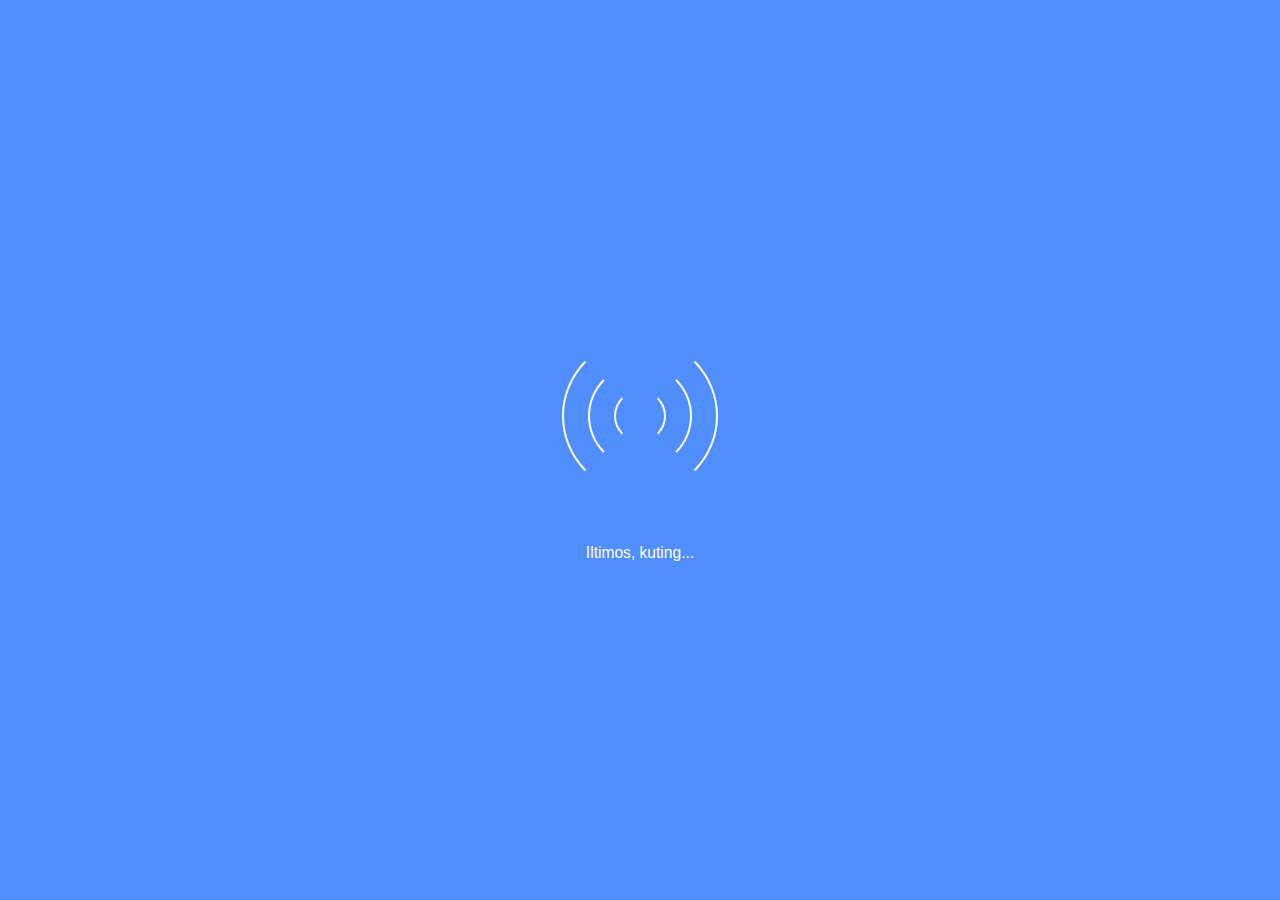
==== commit 9740e85f: "added new loader" ====
--- a/index.html
+++ b/index.html
@@ -20,200 +20,9 @@
   <body>
     <div class="container-loader">
       <div class="loader">
-        <svg
-          xmlns="http://www.w3.org/2000/svg"
-          xmlns:xlink="http://www.w3.org/1999/xlink"
-          style="margin: auto; display: block"
-          width="200px"
-          height="200px"
-          viewBox="0 0 100 100"
-          preserveAspectRatio="xMidYMid"
-        >
-          <g transform="translate(85,50)">
-            <g transform="rotate(0)">
-              <circle cx="0" cy="0" r="6" fill="#ffffff" fill-opacity="1">
-                <animateTransform
-                  attributeName="transform"
-                  type="scale"
-                  begin="-1.5624999999999998s"
-                  values="1.86 1.86;1 1"
-                  keyTimes="0;1"
-                  dur="1.7857142857142856s"
-                  repeatCount="indefinite"
-                ></animateTransform>
-                <animate
-                  attributeName="fill-opacity"
-                  keyTimes="0;1"
-                  dur="1.7857142857142856s"
-                  repeatCount="indefinite"
-                  values="1;0"
-                  begin="-1.5624999999999998s"
-                ></animate>
-              </circle>
-            </g>
-          </g>
-          <g transform="translate(74.74873734152916,74.74873734152916)">
-            <g transform="rotate(45)">
-              <circle cx="0" cy="0" r="6" fill="#ffffff" fill-opacity="0.875">
-                <animateTransform
-                  attributeName="transform"
-                  type="scale"
-                  begin="-1.3392857142857142s"
-                  values="1.86 1.86;1 1"
-                  keyTimes="0;1"
-                  dur="1.7857142857142856s"
-                  repeatCount="indefinite"
-                ></animateTransform>
-                <animate
-                  attributeName="fill-opacity"
-                  keyTimes="0;1"
-                  dur="1.7857142857142856s"
-                  repeatCount="indefinite"
-                  values="1;0"
-                  begin="-1.3392857142857142s"
-                ></animate>
-              </circle>
-            </g>
-          </g>
-          <g transform="translate(50,85)">
-            <g transform="rotate(90)">
-              <circle cx="0" cy="0" r="6" fill="#ffffff" fill-opacity="0.75">
-                <animateTransform
-                  attributeName="transform"
-                  type="scale"
-                  begin="-1.1160714285714284s"
-                  values="1.86 1.86;1 1"
-                  keyTimes="0;1"
-                  dur="1.7857142857142856s"
-                  repeatCount="indefinite"
-                ></animateTransform>
-                <animate
-                  attributeName="fill-opacity"
-                  keyTimes="0;1"
-                  dur="1.7857142857142856s"
-                  repeatCount="indefinite"
-                  values="1;0"
-                  begin="-1.1160714285714284s"
-                ></animate>
-              </circle>
-            </g>
-          </g>
-          <g transform="translate(25.25126265847084,74.74873734152916)">
-            <g transform="rotate(135)">
-              <circle cx="0" cy="0" r="6" fill="#ffffff" fill-opacity="0.625">
-                <animateTransform
-                  attributeName="transform"
-                  type="scale"
-                  begin="-0.8928571428571428s"
-                  values="1.86 1.86;1 1"
-                  keyTimes="0;1"
-                  dur="1.7857142857142856s"
-                  repeatCount="indefinite"
-                ></animateTransform>
-                <animate
-                  attributeName="fill-opacity"
-                  keyTimes="0;1"
-                  dur="1.7857142857142856s"
-                  repeatCount="indefinite"
-                  values="1;0"
-                  begin="-0.8928571428571428s"
-                ></animate>
-              </circle>
-            </g>
-          </g>
-          <g transform="translate(15,50.00000000000001)">
-            <g transform="rotate(180)">
-              <circle cx="0" cy="0" r="6" fill="#ffffff" fill-opacity="0.5">
-                <animateTransform
-                  attributeName="transform"
-                  type="scale"
-                  begin="-0.6696428571428571s"
-                  values="1.86 1.86;1 1"
-                  keyTimes="0;1"
-                  dur="1.7857142857142856s"
-                  repeatCount="indefinite"
-                ></animateTransform>
-                <animate
-                  attributeName="fill-opacity"
-                  keyTimes="0;1"
-                  dur="1.7857142857142856s"
-                  repeatCount="indefinite"
-                  values="1;0"
-                  begin="-0.6696428571428571s"
-                ></animate>
-              </circle>
-            </g>
-          </g>
-          <g transform="translate(25.251262658470832,25.25126265847084)">
-            <g transform="rotate(225)">
-              <circle cx="0" cy="0" r="6" fill="#ffffff" fill-opacity="0.375">
-                <animateTransform
-                  attributeName="transform"
-                  type="scale"
-                  begin="-0.4464285714285714s"
-                  values="1.86 1.86;1 1"
-                  keyTimes="0;1"
-                  dur="1.7857142857142856s"
-                  repeatCount="indefinite"
-                ></animateTransform>
-                <animate
-                  attributeName="fill-opacity"
-                  keyTimes="0;1"
-                  dur="1.7857142857142856s"
-                  repeatCount="indefinite"
-                  values="1;0"
-                  begin="-0.4464285714285714s"
-                ></animate>
-              </circle>
-            </g>
-          </g>
-          <g transform="translate(49.99999999999999,15)">
-            <g transform="rotate(270)">
-              <circle cx="0" cy="0" r="6" fill="#ffffff" fill-opacity="0.25">
-                <animateTransform
-                  attributeName="transform"
-                  type="scale"
-                  begin="-0.2232142857142857s"
-                  values="1.86 1.86;1 1"
-                  keyTimes="0;1"
-                  dur="1.7857142857142856s"
-                  repeatCount="indefinite"
-                ></animateTransform>
-                <animate
-                  attributeName="fill-opacity"
-                  keyTimes="0;1"
-                  dur="1.7857142857142856s"
-                  repeatCount="indefinite"
-                  values="1;0"
-                  begin="-0.2232142857142857s"
-                ></animate>
-              </circle>
-            </g>
-          </g>
-          <g transform="translate(74.74873734152916,25.251262658470832)">
-            <g transform="rotate(315)">
-              <circle cx="0" cy="0" r="6" fill="#ffffff" fill-opacity="0.125">
-                <animateTransform
-                  attributeName="transform"
-                  type="scale"
-                  begin="0s"
-                  values="1.86 1.86;1 1"
-                  keyTimes="0;1"
-                  dur="1.7857142857142856s"
-                  repeatCount="indefinite"
-                ></animateTransform>
-                <animate
-                  attributeName="fill-opacity"
-                  keyTimes="0;1"
-                  dur="1.7857142857142856s"
-                  repeatCount="indefinite"
-                  values="1;0"
-                  begin="0s"
-                ></animate>
-              </circle>
-            </g>
-          </g>
-        </svg>
+        <div class="loader_item1"></div>
+        <div class="loader_item2"></div>
+        <div class="loader_item3"></div>
       </div>
       <div class="please">
         <h1>Iltimos, kuting...</h1>
--- a/css/index.css
+++ b/css/index.css
@@ -44,24 +44,54 @@
   flex-direction: column;
   width: 100%;
   height: 100vh;
-  background: linear-gradient(-45deg, rgb(80, 142, 251), rgb(0, 106, 255));
+  background: rgb(80, 142, 251);
 }
 .loader {
   display: flex;
   justify-content: center;
   align-items: center;
-  position: relative;
-  width: 13rem;
-  height: 13rem;
-  margin-bottom: 30px;
   border-radius: 50%;
-}
-.loaderItem {
-  width: 3rem;
-  height: 3rem;
+  height: 12rem;
+  width: 12rem;
+  margin-bottom: 50px;
+}
+.loader_item1, .loader_item2, .loader_item3 {
+  width: 12rem;
+  height: 12rem;
   border-radius: 50%;
-  background-color: white;
-}
+  border: 2px solid transparent;
+  border-left: 2px solid #fff;
+  border-right: 2px solid #fff;
+  display: block;
+  animation: rotate1 2s linear infinite;
+  position: absolute;
+}
+.loader_item2 {
+  width: 8rem;
+  height: 8rem;
+  animation: rotate2 2s linear infinite;
+}
+.loader_item3 {
+  width: 4rem;
+  height: 4rem;
+  animation: rotate3 2s linear infinite;
+}
+@keyframes rotate1 {
+  100% {
+    transform: rotate(360deg);
+  }
+}
+@keyframes rotate2 {
+  100% {
+    transform: rotate(-360deg);
+  }
+}
+@keyframes rotate3 {
+  100% {
+    transform: rotate(360deg);
+  }
+}
+
 
 .please h1 {
   font-family: "Trebuchet MS", "Lucida Sans Unicode", "Lucida Grande",
@@ -69,18 +99,6 @@
   font-weight: 300;
   font-size: 1.2rem;
   color: white;
-}
-
-@keyframes first_loader {
-  100% {
-    transform: rotate(360deg);
-  }
-}
-
-@keyframes second_loader {
-  100% {
-    transform: rotate(-360deg);
-  }
 }
 #title {
   transition: all 2s;
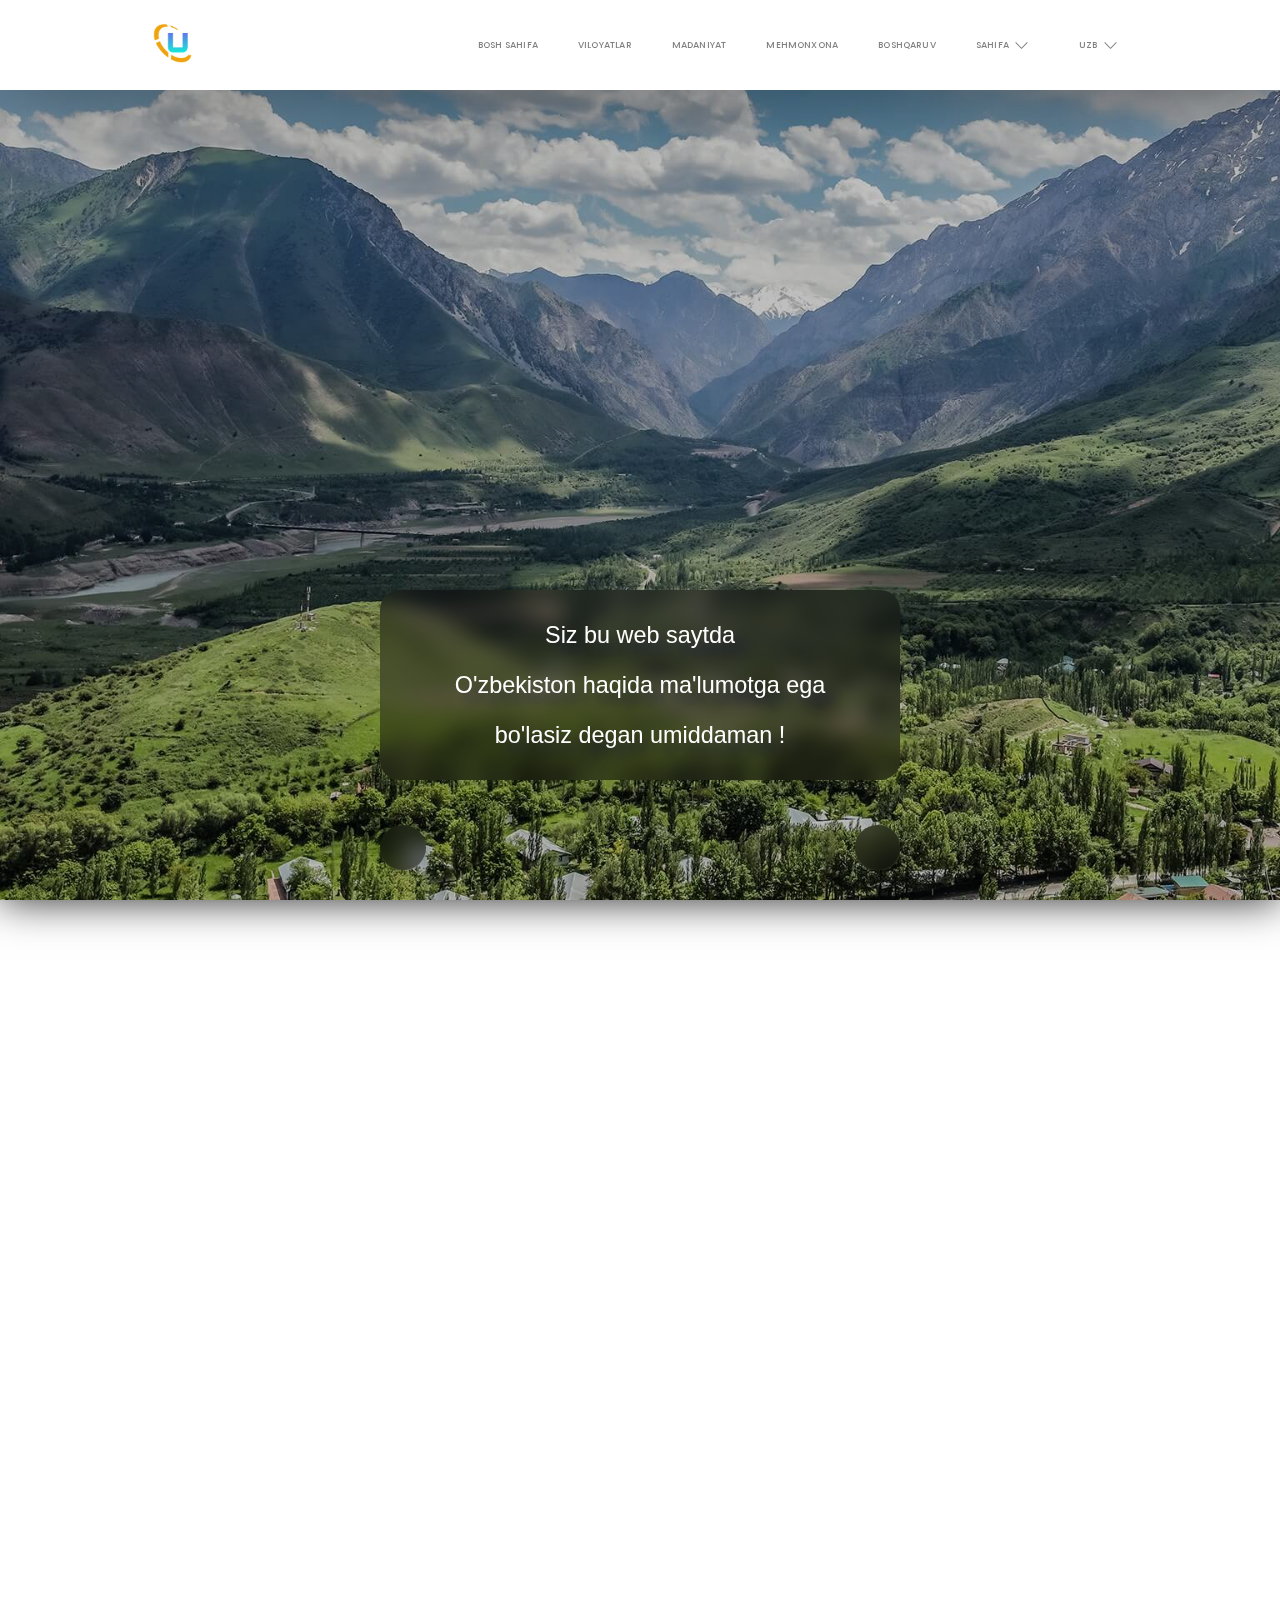
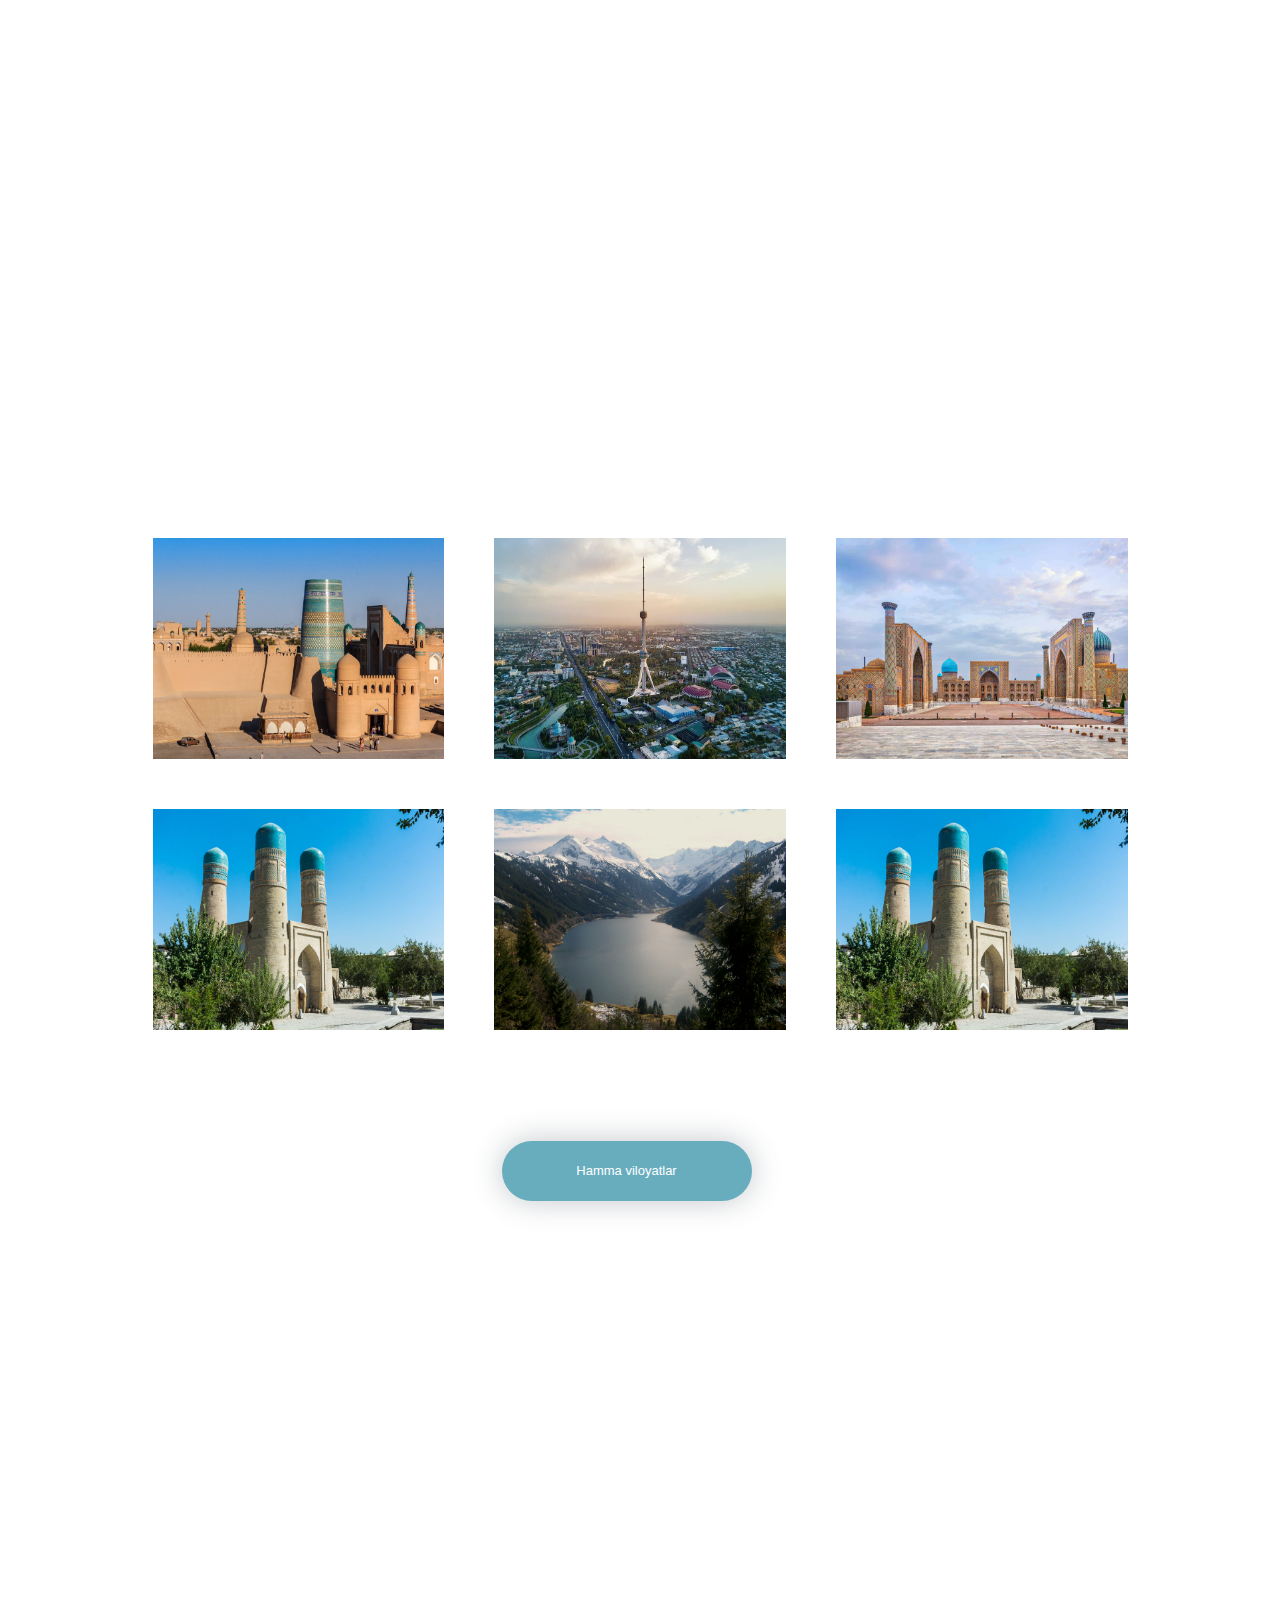
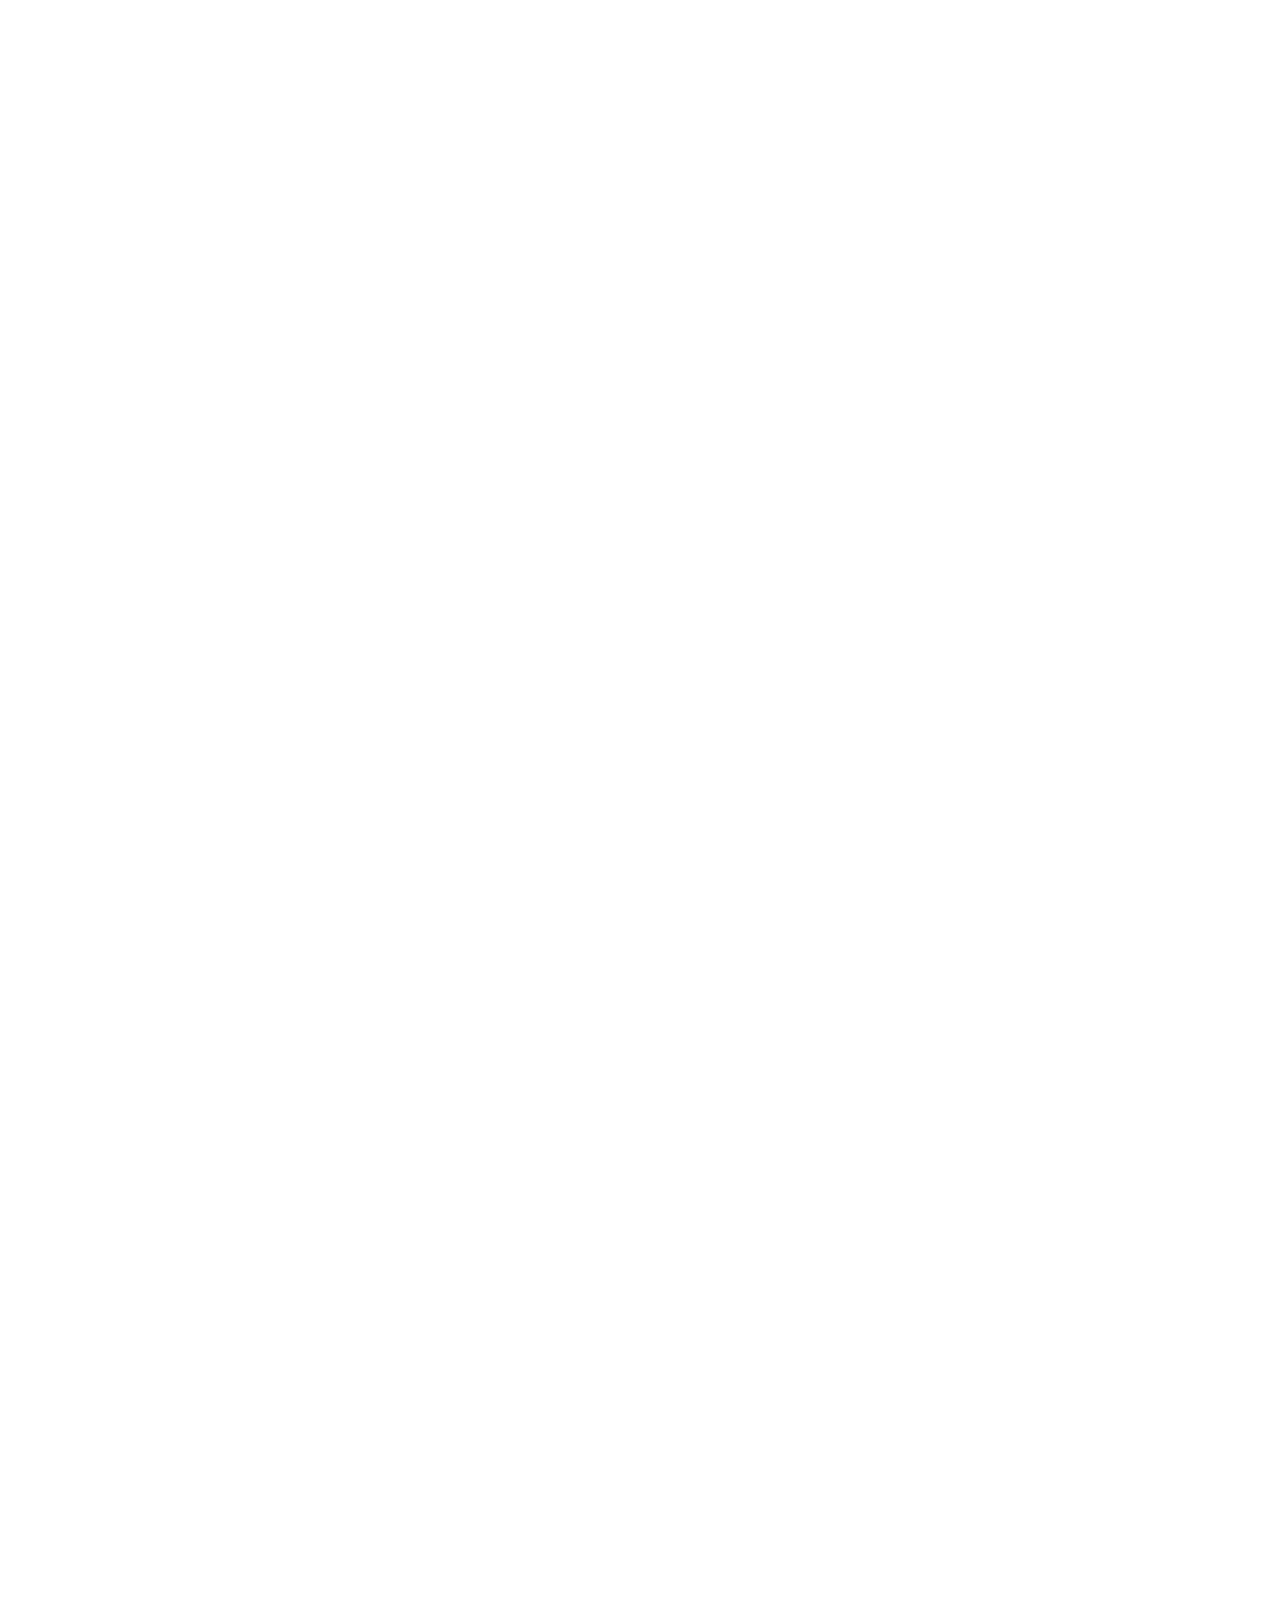
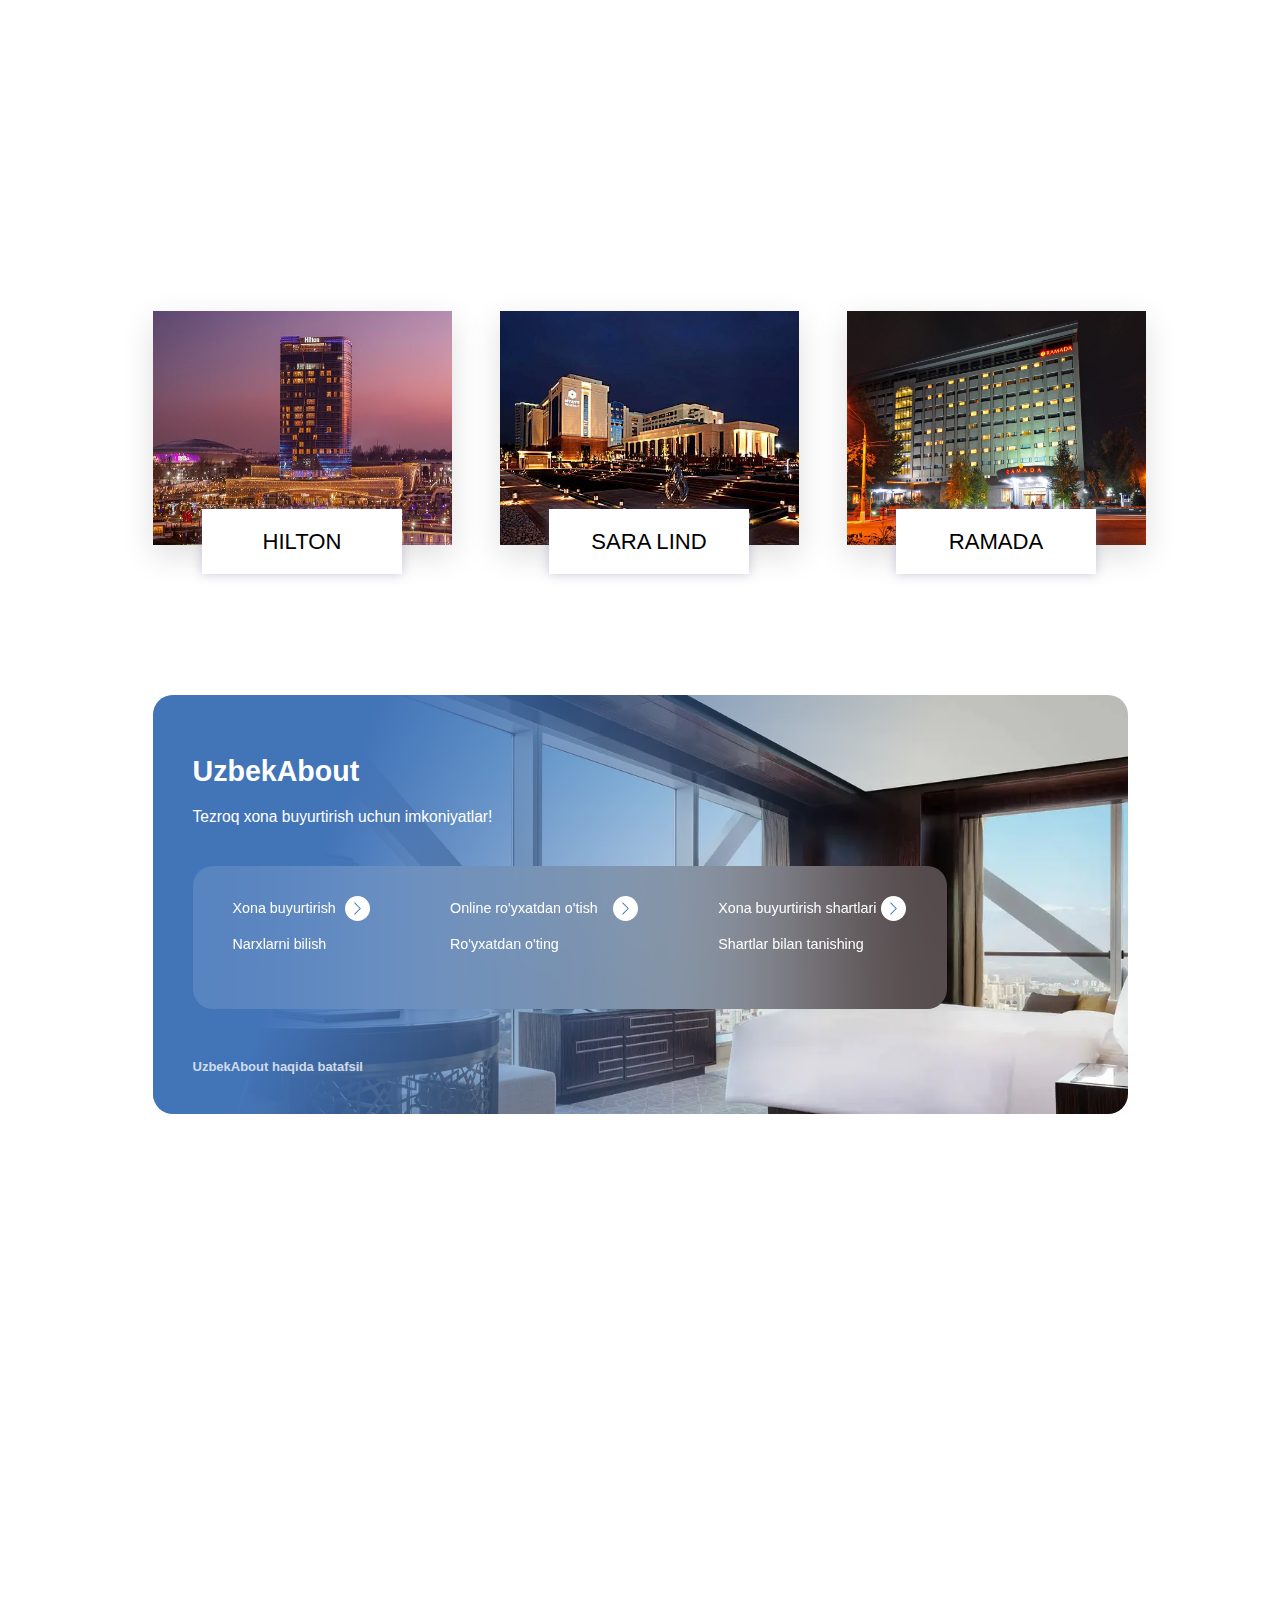
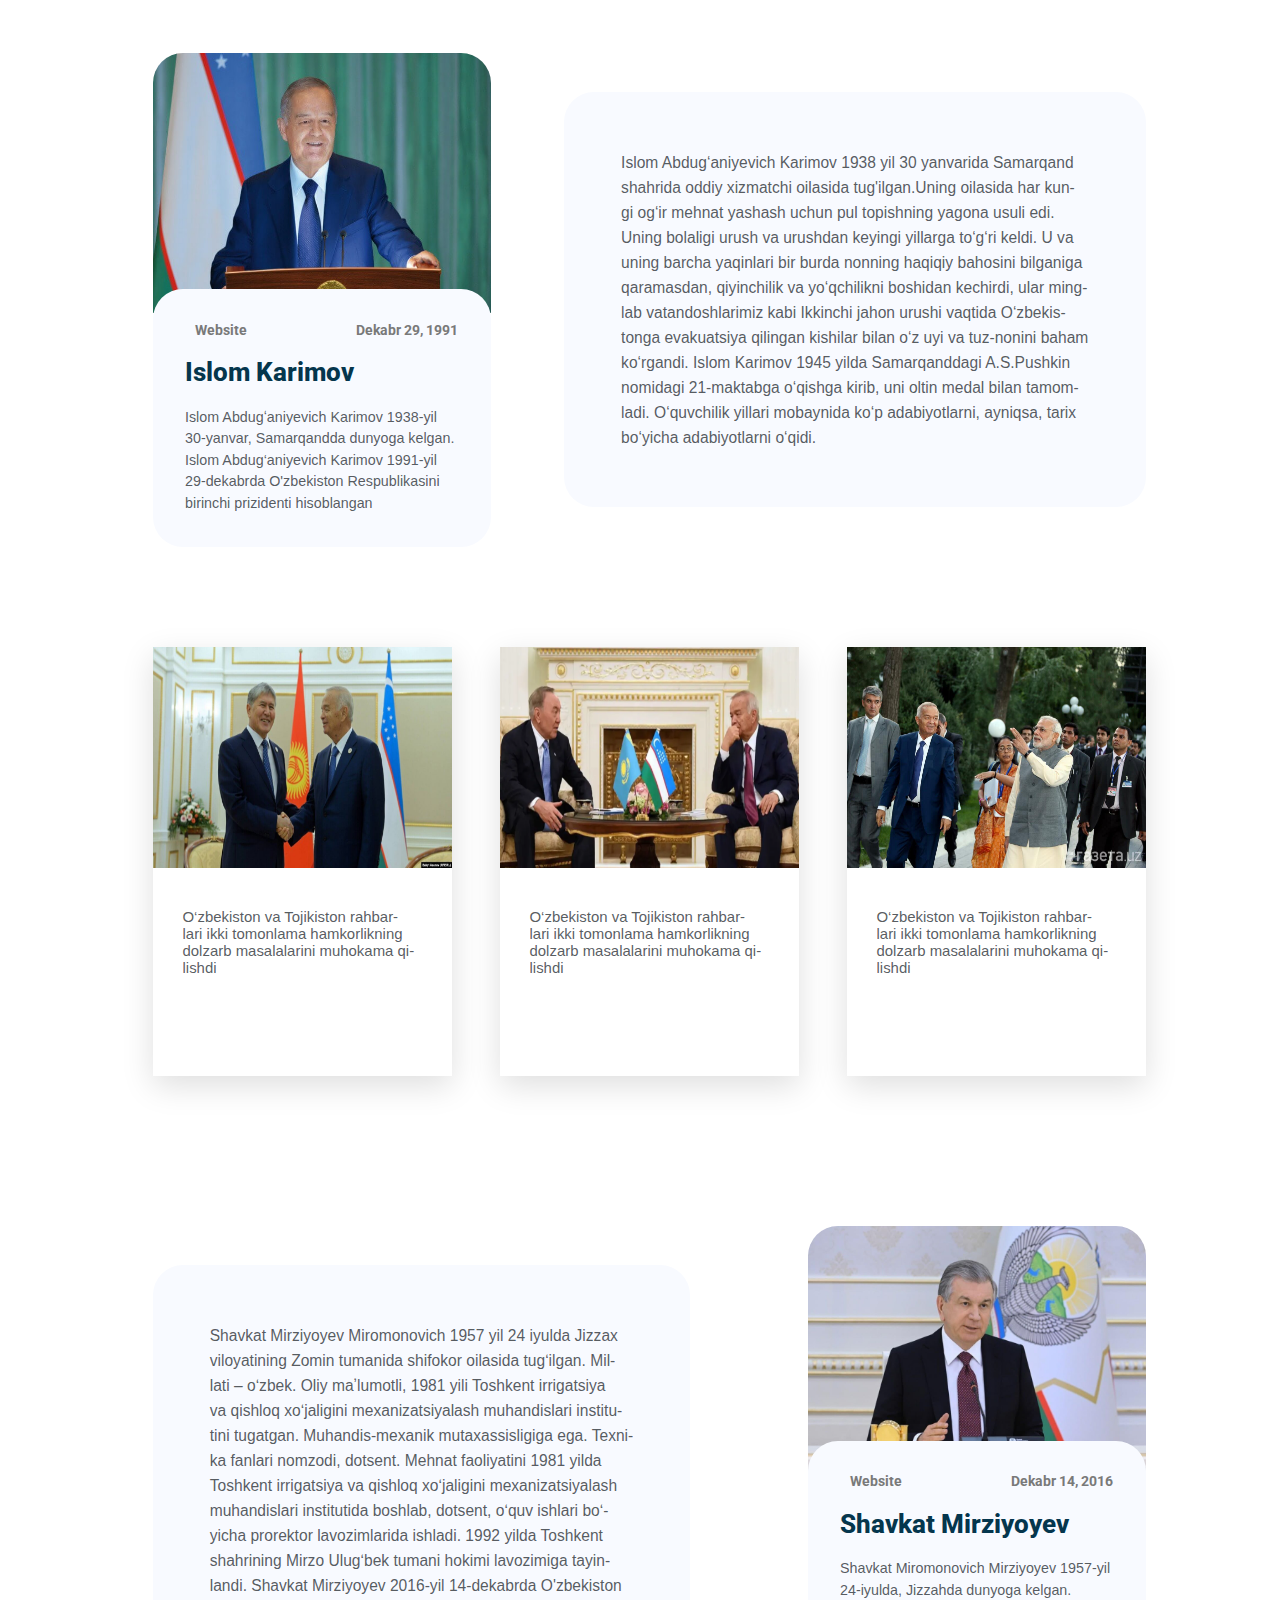
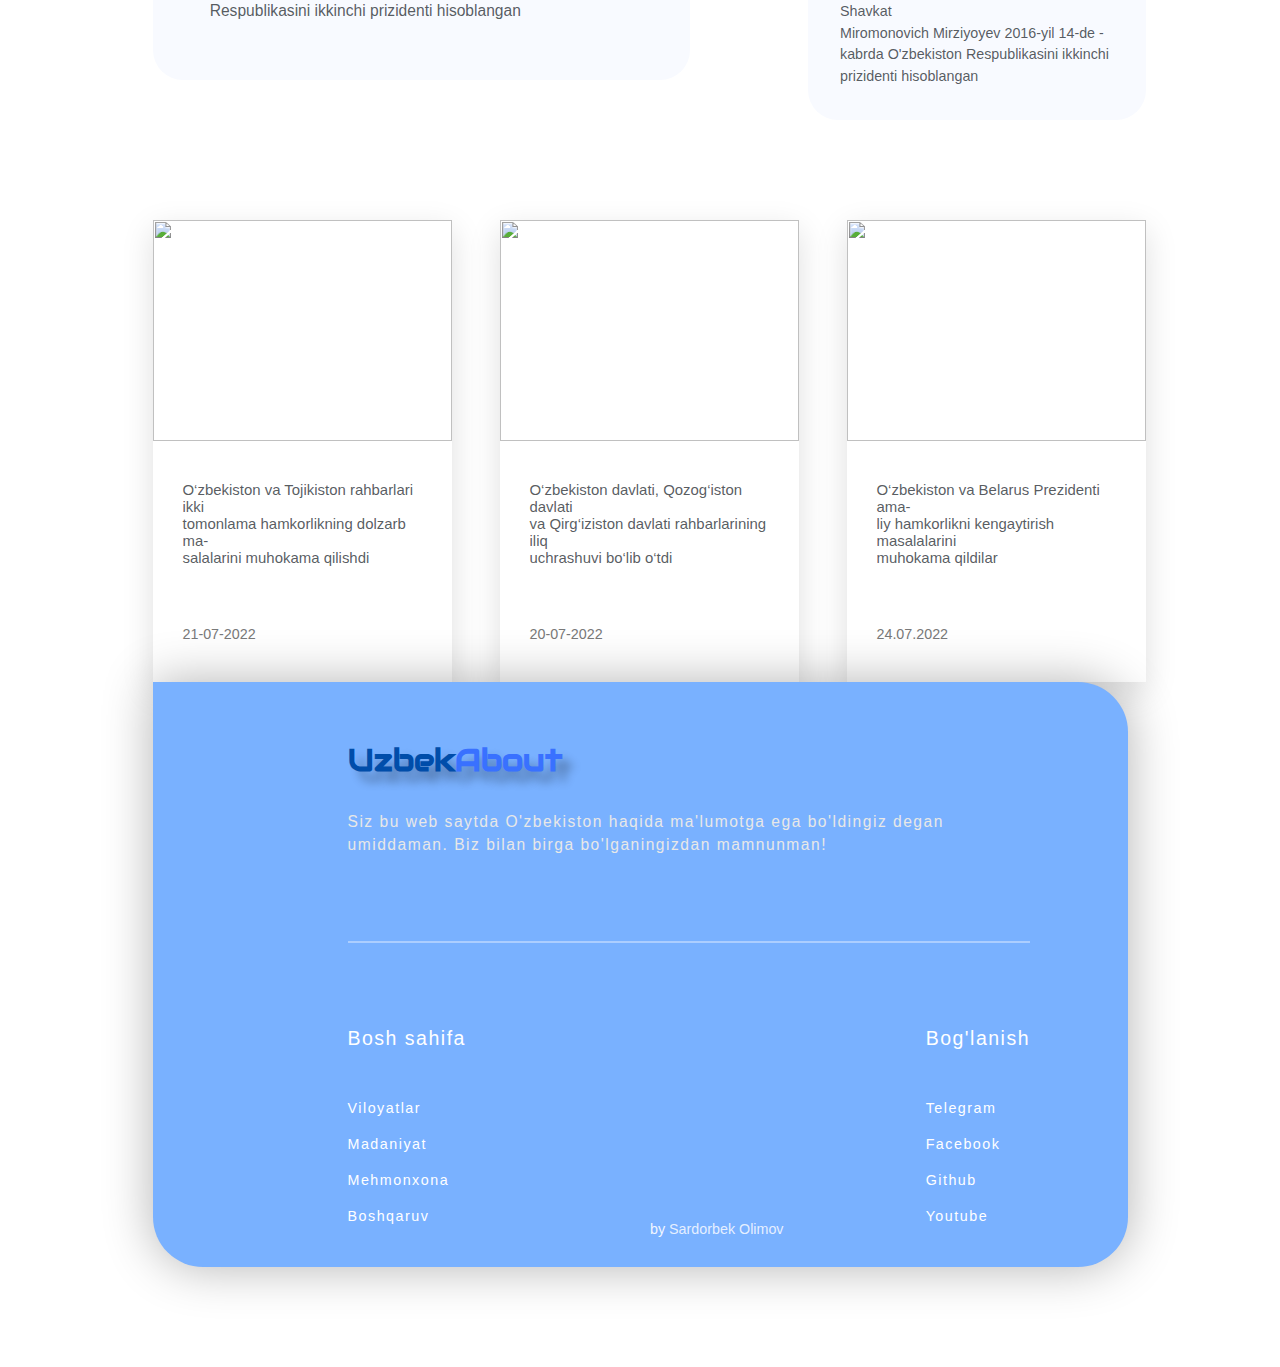
==== commit 50e1299f: "repairing website for mistakes" ====
--- a/index.html
+++ b/index.html
@@ -35,47 +35,27 @@
         <nav>
           <div class="container">
             <a class="brand" href="index.html">
-              <h1>Uzbek<span>About</span></h1>
+              <img src="./image/brand.png" alt="Brand Icon" />
             </a>
-            <div class="brand_icon" id="brand-icon">
-              <h1 class="brand_icon_uz">UZ</h1>
-              <h2 class="brand_icon_a">A</h2>
-            </div>
+
             <ul class="navUl">
               <li class="nav__item">
-                <a class="nav__link" href="#home">
-                  <i class="fa-solid fa-house-chimney"></i>
-                  Bosh sahifa</a
-                >
+                <a class="nav__link" href="#home"> Bosh sahifa</a>
               </li>
               <li class="nav__item">
-                <a class="nav__link" href="#region">
-                  <i class="fa-solid fa-earth-americas"></i>
-                  Viloyatlar</a
-                >
+                <a class="nav__link" href="#region"> Viloyatlar</a>
               </li>
               <li class="nav__item">
-                <a class="nav__link" href="#culture">
-                  <i class="fa-solid fa-graduation-cap"></i>
-                  Madaniyat</a
-                >
+                <a class="nav__link" href="#culture"> Madaniyat</a>
               </li>
               <li class="nav__item">
-                <a class="nav__link" href="#hotel">
-                  <i class="fa-solid fa-hotel"></i>
-                  Mehmonxona</a
-                >
+                <a class="nav__link" href="#hotel"> Mehmonxona</a>
               </li>
               <li class="nav__item">
-                <a class="nav__link" href="#managment">
-                  <i class="fa-solid fa-chart-line"></i>
-                  Boshqaruv</a
-                >
+                <a class="nav__link" href="#managment"> Boshqaruv</a>
               </li>
               <li class="nav__item pages__link">
-                <a class="nav__link" href="#">
-                  <i class="fa-solid fa-book-open"></i> Sahifa
-                </a>
+                <a class="nav__link" href="#"> Sahifa </a>
                 <svg
                   xmlns="http://www.w3.org/2000/svg"
                   width="15"
@@ -92,19 +72,14 @@
                 <ul class="pages__section">
                   <li class="nav__item_pages">
                     <a class="pages__link__item" href="./assets/symbol.html">
-                      <i class="fa-solid fa-atom"></i>
                       Ramzlari</a
                     >
                   </li>
                   <li class="nav__item_pages">
-                    <a class="pages__link__item" href="#home">
-                      <i class="fa-solid fa-landmark-dome"></i>
-                      Tarixi</a
-                    >
+                    <a class="pages__link__item" href="#home"> Tarixi</a>
                   </li>
                   <li class="nav__item_pages">
                     <a class="pages__link__item" href="./assets/contact.html">
-                      <i class="fa-solid fa-user"></i>
                       Aloqa
                     </a>
                   </li>
@@ -138,22 +113,6 @@
                 </ul>
               </li>
             </ul>
-            <div class="search">
-              <i class="fa-solid fa-magnifying-glass" id="openSearch"></i>
-              <div class="searchOverlay hidden"></div>
-              <div class="searchInput hidden">
-                <input
-                  type="search"
-                  placeholder="Qidiruv..."
-                  id="searchInputValue"
-                />
-                <div class="message"></div>
-                <div class="searchIcon">
-                  <i class="fa-solid fa-magnifying-glass" id="inputSearch"></i>
-                </div>
-              </div>
-              <i class="fa-solid fa-xmark" id="close--searchInput"></i>
-            </div>
           </div>
         </nav>
       </header>
@@ -185,9 +144,7 @@
           </div>
           <div class="home__title">
             <h1>
-              <span class="home_brand_uzbek">Uzbek</span
-              ><span class="home_brand_about">About</span> : Siz bu web
-              saytda<br />
+              Siz bu web saytda<br />
               O'zbekiston haqida ma'lumotga ega<br />
               bo'lasiz degan umiddaman !<br />
             </h1>
@@ -519,9 +476,11 @@
           </div>
           <div class="map">
             <iframe
-              src="https://www.google.com/maps/embed?pb=!1m18!1m12!1m3!1d95925.51709077595!2d69.2649984!3d41.2942336!2m3!1f0!2f0!3f0!3m2!1i1024!2i768!4f13.1!3m3!1m2!1s0x38aef7e2f1d90e45%3A0x24e3caaa0efb6eb!2z0JDRjdGA0L7Qv9C-0YDRgg!5e0!3m2!1sru!2s!4v1656308804295!5m2!1sru!2s"
+              src="https://www.google.com/maps/embed?pb=!1m18!1m12!1m3!1d12278536.616261901!2d55.601929291367!3d41.29385943322464!2m3!1f0!2f0!3f0!3m2!1i1024!2i768!4f13.1!3m3!1m2!1s0x38ae8b20a5d676b1%3A0xca0a6dad7e841e20!2sO%60zbekiston!5e0!3m2!1suz!2s!4v1670237708089!5m2!1suz!2s"
+              width="600"
+              height="450"
               style="border: 0"
-              allowfullscreen="true"
+              allowfullscreen=""
               loading="lazy"
               referrerpolicy="no-referrer-when-downgrade"
             ></iframe>
--- a/css/index.css
+++ b/css/index.css
@@ -55,7 +55,9 @@
   width: 12rem;
   margin-bottom: 50px;
 }
-.loader_item1, .loader_item2, .loader_item3 {
+.loader_item1,
+.loader_item2,
+.loader_item3 {
   width: 12rem;
   height: 12rem;
   border-radius: 50%;
@@ -92,7 +94,6 @@
   }
 }
 
-
 .please h1 {
   font-family: "Trebuchet MS", "Lucida Sans Unicode", "Lucida Grande",
     "Lucida Sans", Arial, sans-serif;
@@ -174,7 +175,7 @@
 
 /*  NAV  */
 nav {
-  position: absolute;
+  position: fixed;
   left: 0;
   top: 0;
   display: flex;
@@ -184,64 +185,19 @@
   z-index: 20;
   align-items: center;
   transition: all 1s;
-}
-.scroll-header {
   background-color: white;
   box-shadow: 0px 2px 92px 0px rgba(0, 0, 0, 0.4);
 }
+
 .navUl {
-  display: none;
-  justify-content: center;
-}
-nav.scroll-header .brand {
-  display: none;
-}
-.brand {
-  text-decoration: none;
-}
-.brand h1 {
-  font-family: "Audiowide", cursive;
-  color: rgb(0, 77, 170);
-  font-size: 1.6rem;
-  text-shadow: 10px 10px 10px rgba(0, 0, 0, 0.7);
-}
-.brand span {
-  color: #3971ff;
-}
-.brand_icon {
-  display: none;
-  position: relative;
-  width: 4.6rem;
-  height: 4rem;
-}
-.brand_icon_uz,
-.brand_icon_a {
-  position: absolute;
-  display: flex;
-  justify-content: center;
-  align-items: center;
-  color: white;
-  font-family: "Trebuchet MS", "Lucida Sans Unicode", "Lucida Grande",
-    "Lucida Sans", Arial, sans-serif;
-  font-weight: 300;
-  font-size: 1.1rem;
+  display: flex;
+  justify-content: center;
+}
+
+.brand img {
   width: 3rem;
-  height: 3rem;
-  cursor: pointer;
-  border-radius: 50%;
-  background-color: #4e76dc;
-}
-.brand_icon_uz {
-  top: 0;
-  left: 0;
-  z-index: 5;
-}
-.brand_icon_a {
-  z-index: 2;
-  bottom: 0;
-  right: 0;
-  background-color: rgb(135, 169, 255);
-}
+}
+
 .nav__item {
   display: flex;
   align-items: center;
@@ -276,7 +232,6 @@
   left: 0;
 }
 .nav__item i {
-  display: none;
   font-size: 19px;
   margin-right: 10px;
 }
@@ -316,7 +271,7 @@
   margin-top: 50px;
   background-color: white;
   visibility: hidden;
-  transition: all 0.8s ease;
+  transition: all 0.4s;
   border-top-right-radius: 30px;
   border-bottom-right-radius: 30px;
   border-bottom-left-radius: 30px;
@@ -386,81 +341,6 @@
 .language_link a:hover {
   color: rgba(0, 0, 0, 0.5);
 }
-.search {
-  display: flex;
-  justify-content: center;
-  align-items: center;
-}
-.search i {
-  display: flex;
-  justify-content: center;
-  align-items: center;
-  color: white;
-  width: 3.5rem;
-  height: 3.5rem;
-  cursor: pointer;
-  border-radius: 50%;
-  background-color: rgb(135, 169, 255);
-}
-.searchOverlay {
-  position: fixed;
-  left: 0;
-  top: 0;
-  width: 100%;
-  z-index: 20;
-  height: 100vh;
-  background-color: rgba(0, 0, 0, 0.3);
-  backdrop-filter: blur(20px);
-}
-.searchInput {
-  position: fixed;
-  left: 50%;
-  top: 50%;
-  transform: translate(-50%, -50%);
-  z-index: 30;
-  user-select: none;
-}
-.searchInput input {
-  width: 23rem;
-  height: 4.5rem;
-  border-radius: 50px;
-  outline: none;
-  font-size: 1rem;
-  border: none;
-  padding-left: 20px;
-  padding-right: 4rem;
-}
-.searchIcon {
-  position: absolute;
-  right: 0.75rem;
-  top: 0.75rem;
-}
-.searchIcon i {
-  width: 3rem;
-  height: 3rem;
-}
-.hidden {
-  display: none;
-}
-#close--searchInput {
-  display: none;
-  justify-content: center;
-  align-items: center;
-  background-color: red;
-  position: fixed;
-  z-index: 20;
-  font-size: 22px;
-}
-.message {
-  position: absolute;
-  bottom: -40px;
-  font-size: 1rem;
-  left: 20px;
-  font-family: "Trebuchet MS", "Lucida Sans Unicode", "Lucida Grande",
-    "Lucida Sans", Arial, sans-serif;
-  font-weight: 300;
-  color: red;
-}
 
 /*  HOME  */
 
@@ -513,15 +393,6 @@
   font-weight: 300;
   line-height: 50px;
   font-family: "Gill Sans", "Gill Sans MT", Calibri, "Trebuchet MS", sans-serif;
-}
-.home_brand_uzbek,
-.home_brand_about {
-  font-family: "Audiowide", cursive;
-  color: rgb(0, 77, 170);
-  font-size: 1.8rem;
-}
-.home_brand_about {
-  color: #3971ff;
 }
 .HomeCarousel_buttons {
   display: flex;
